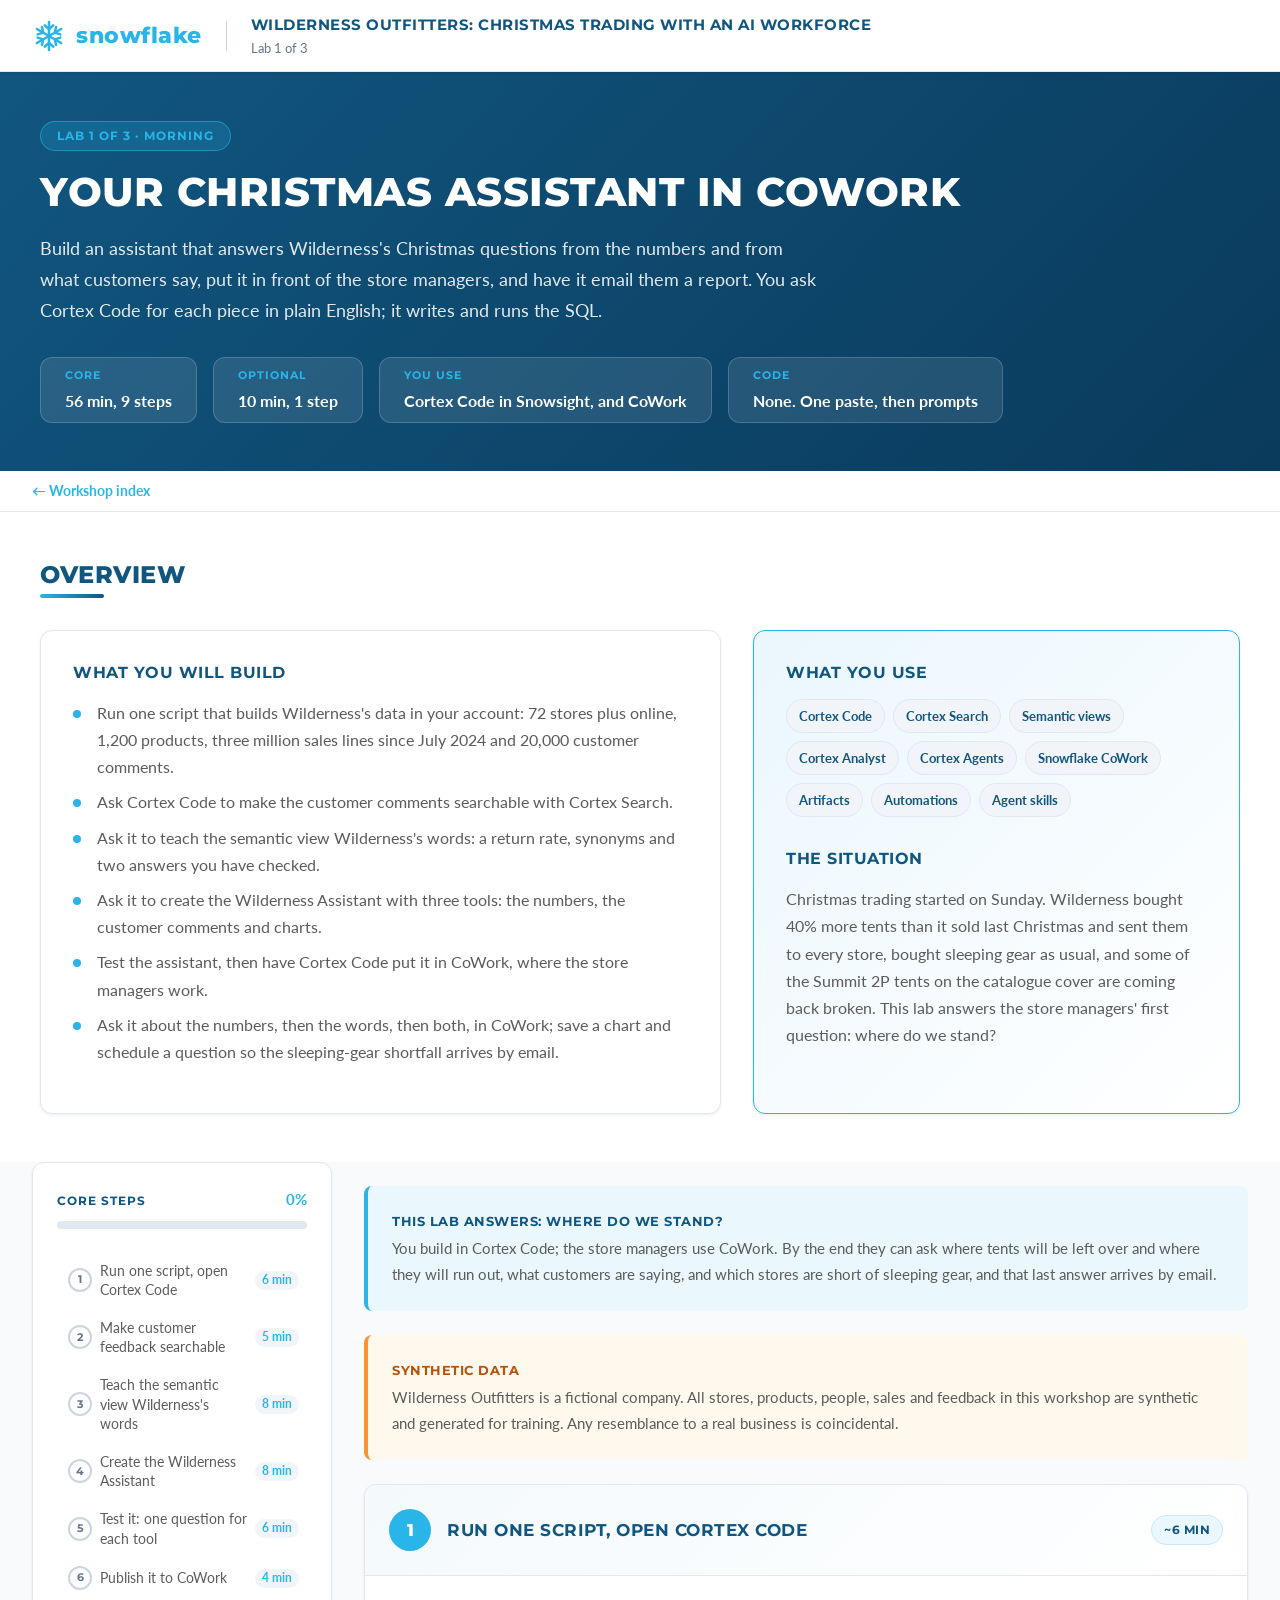
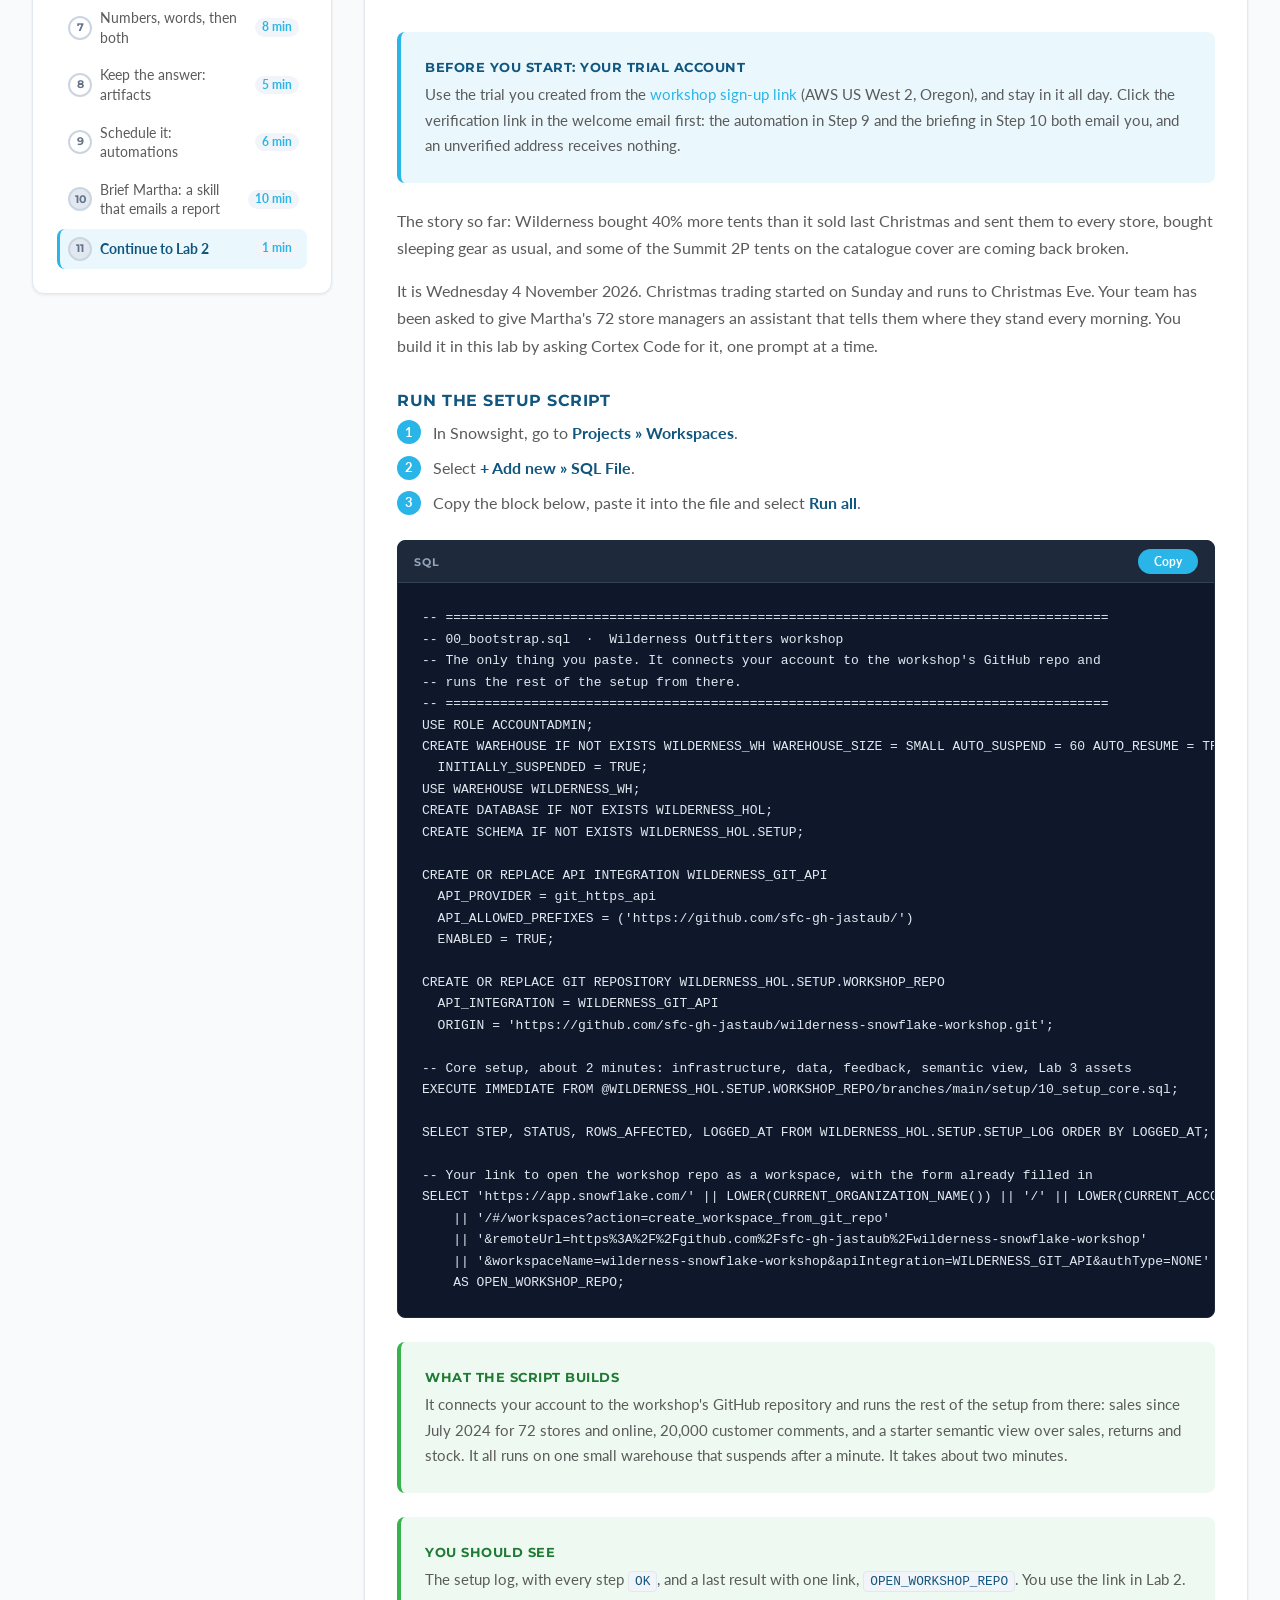
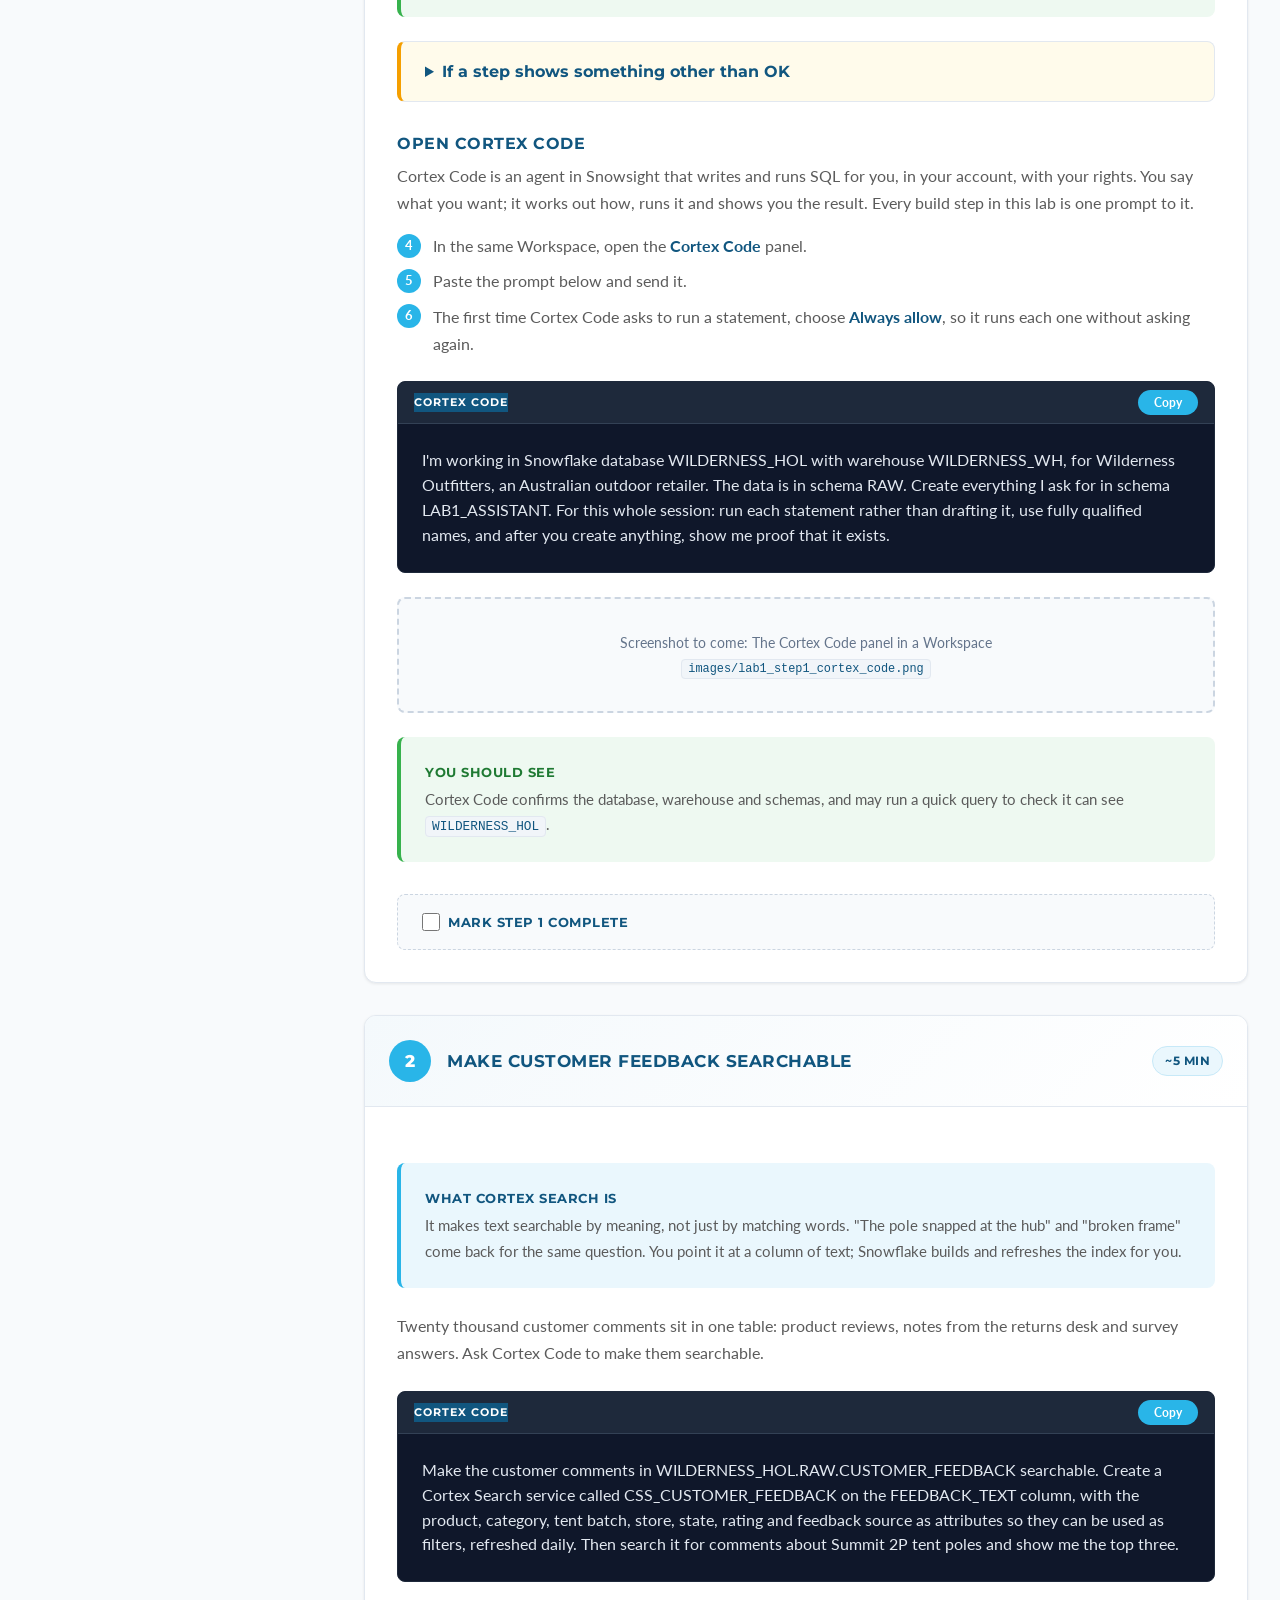
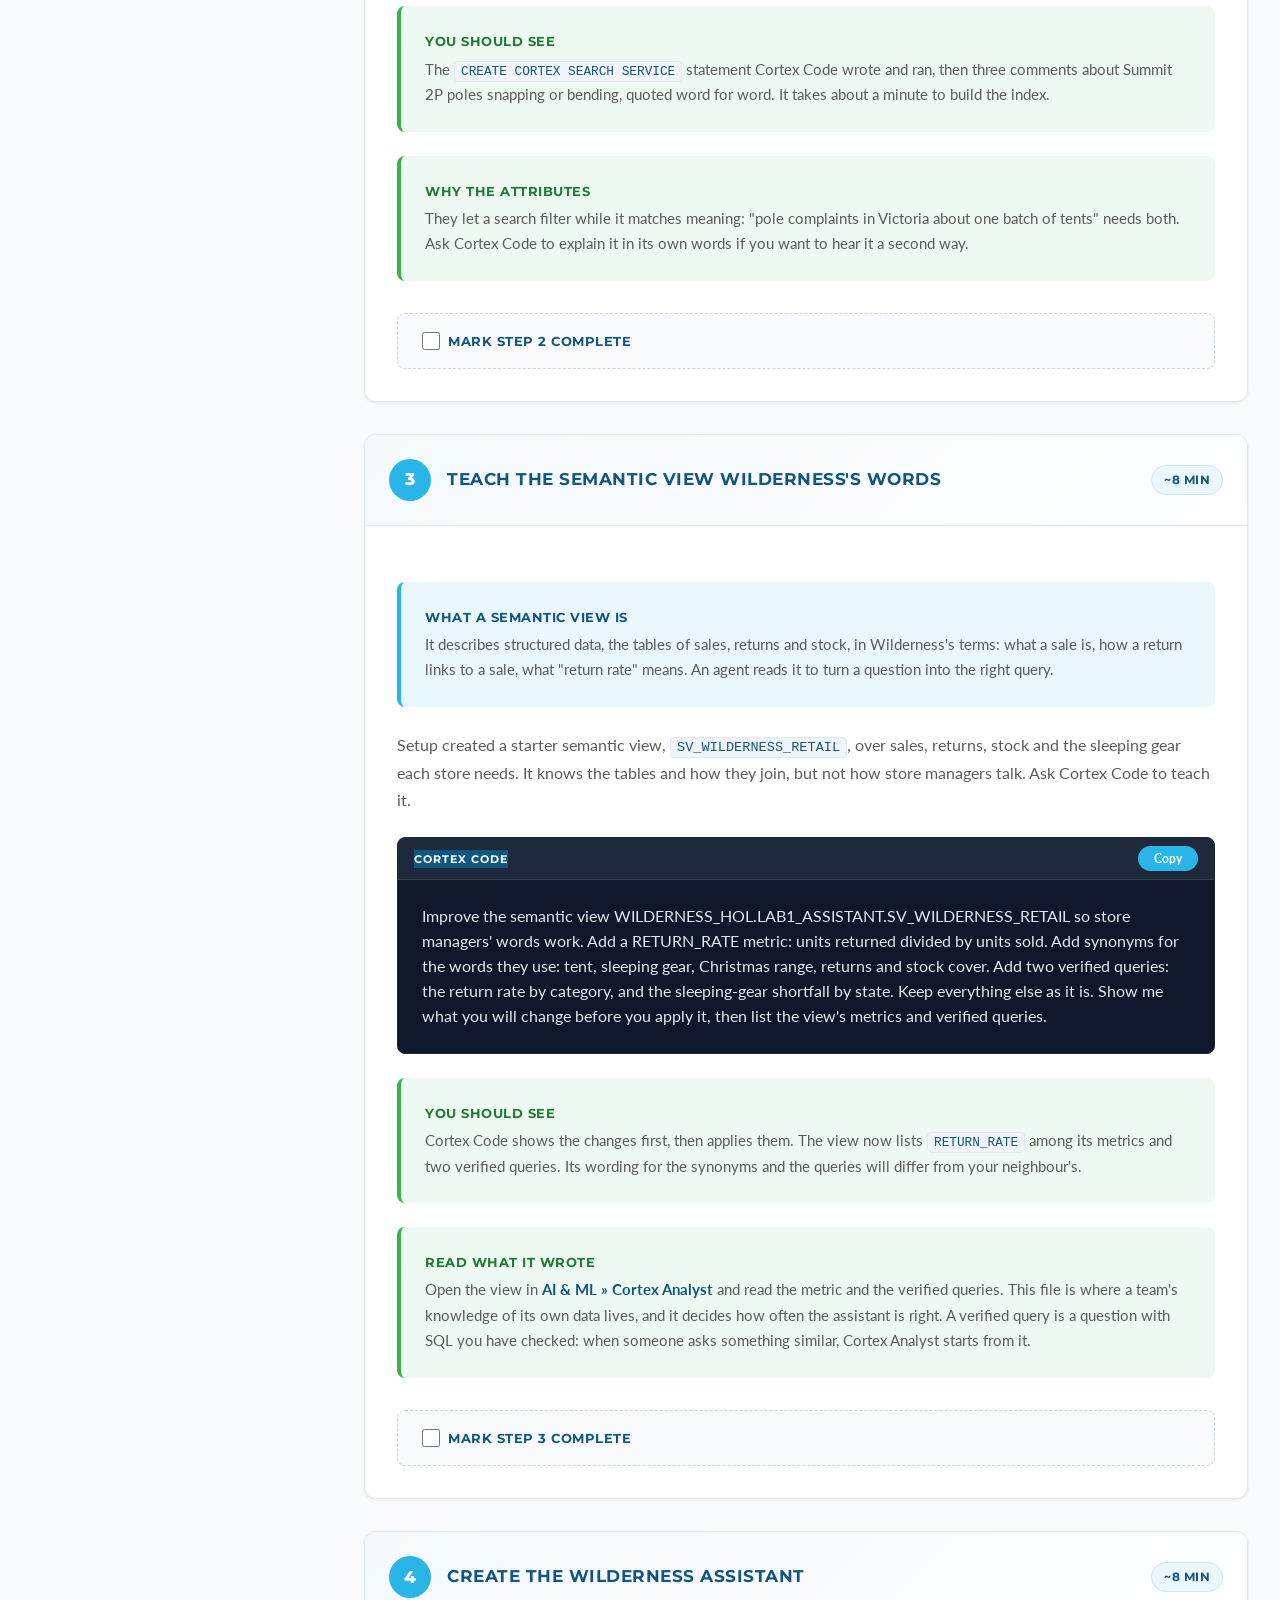
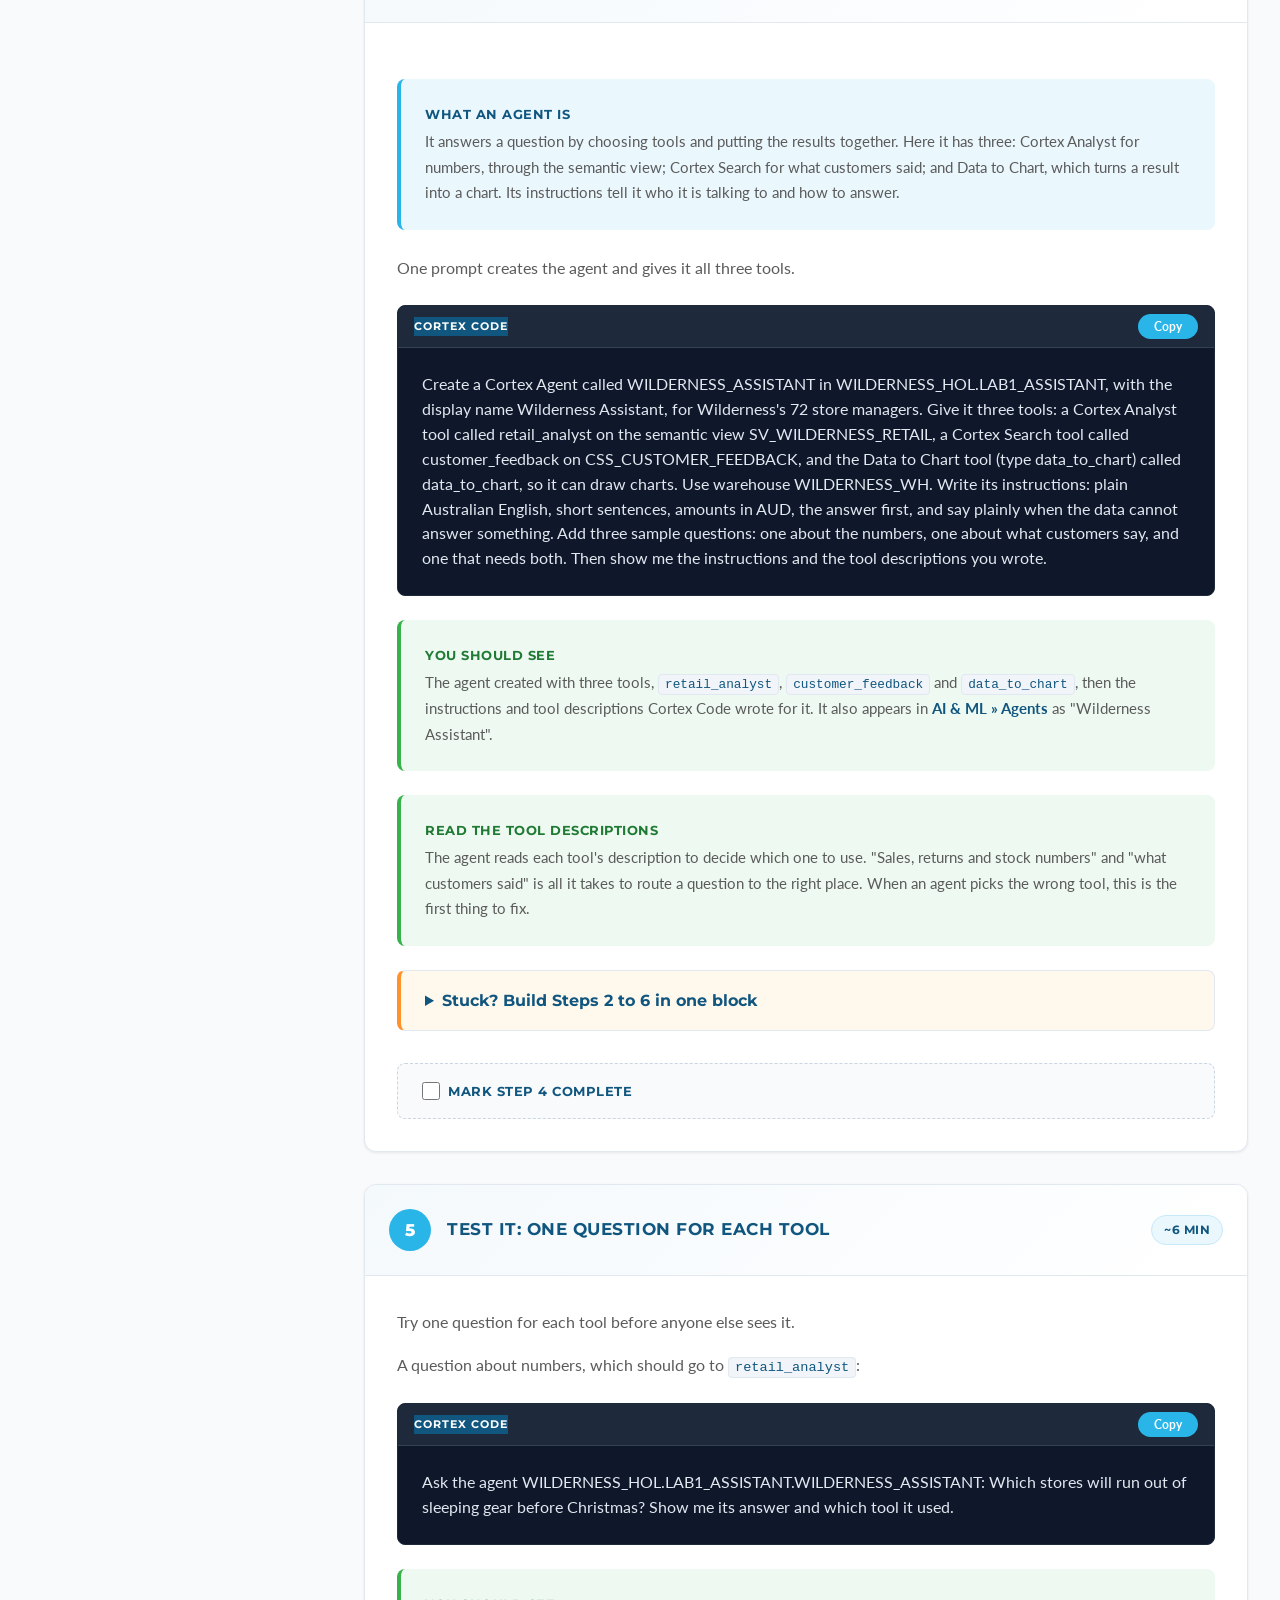
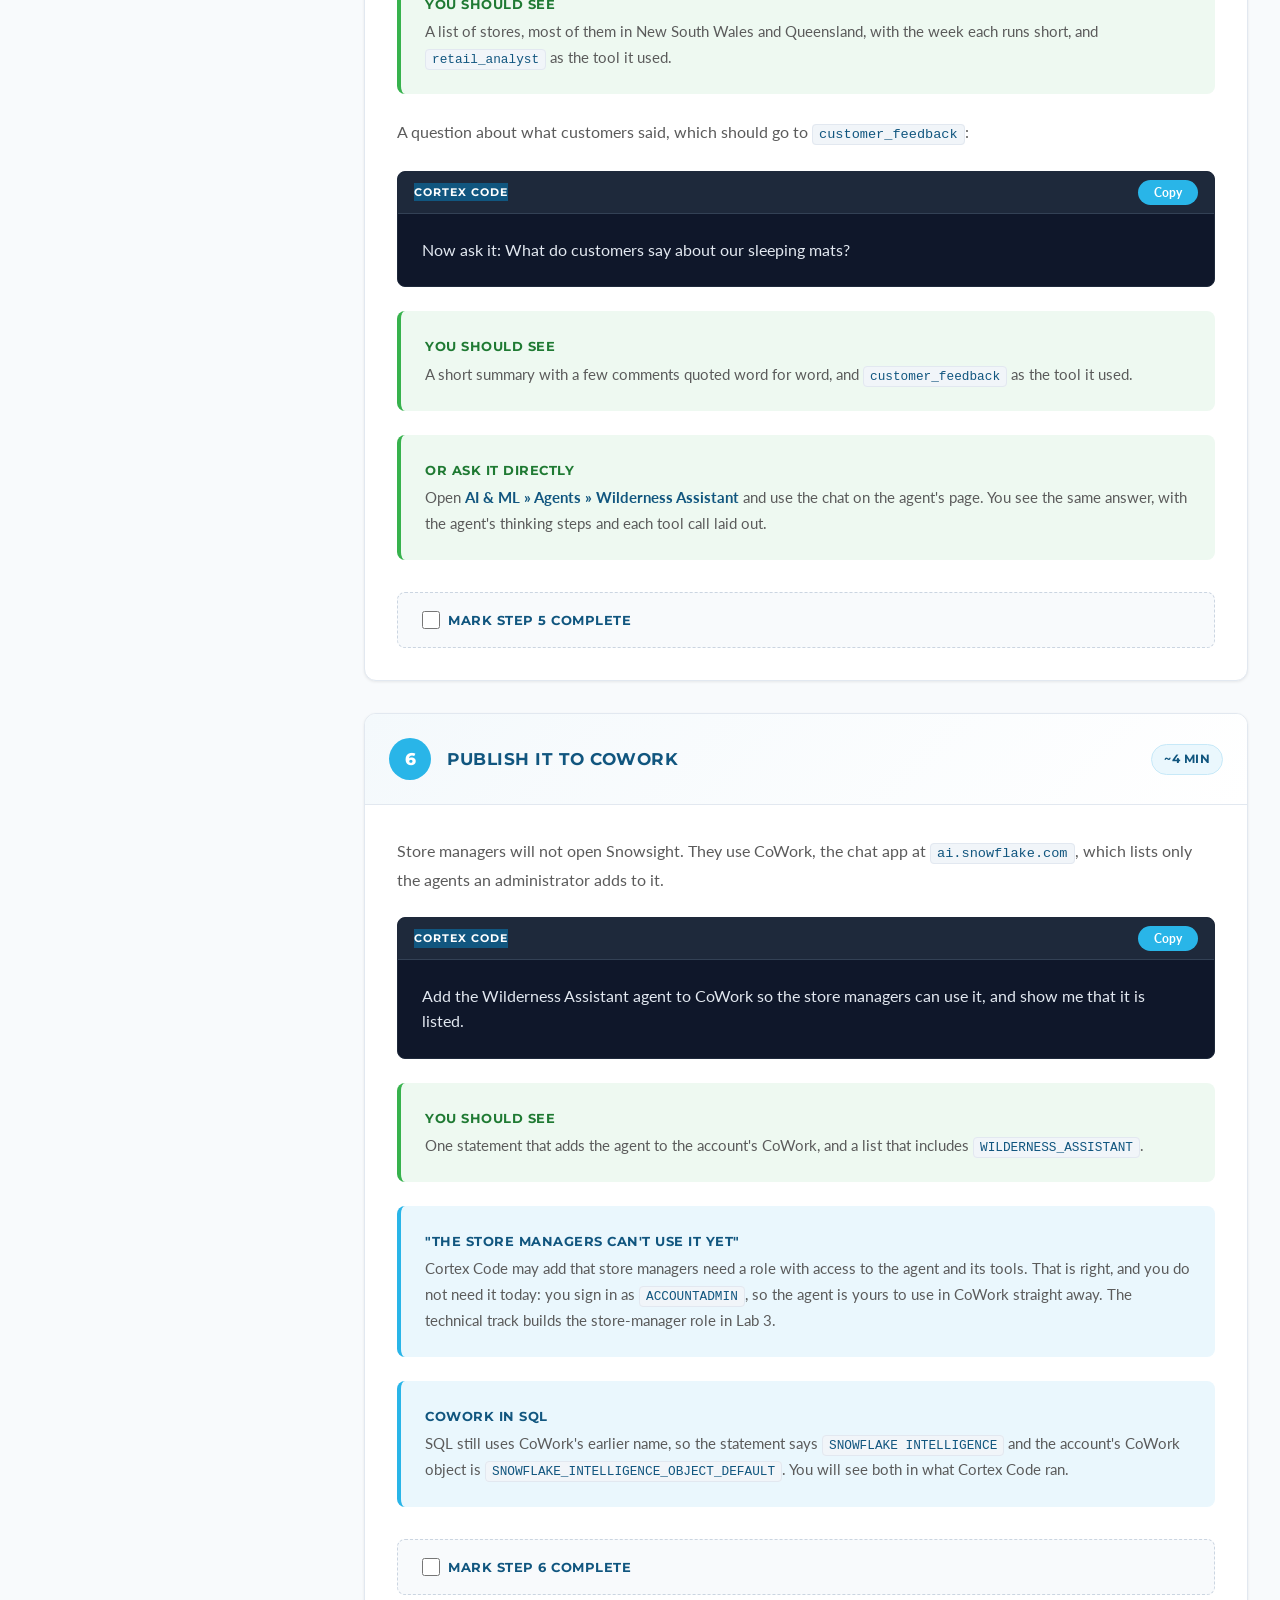
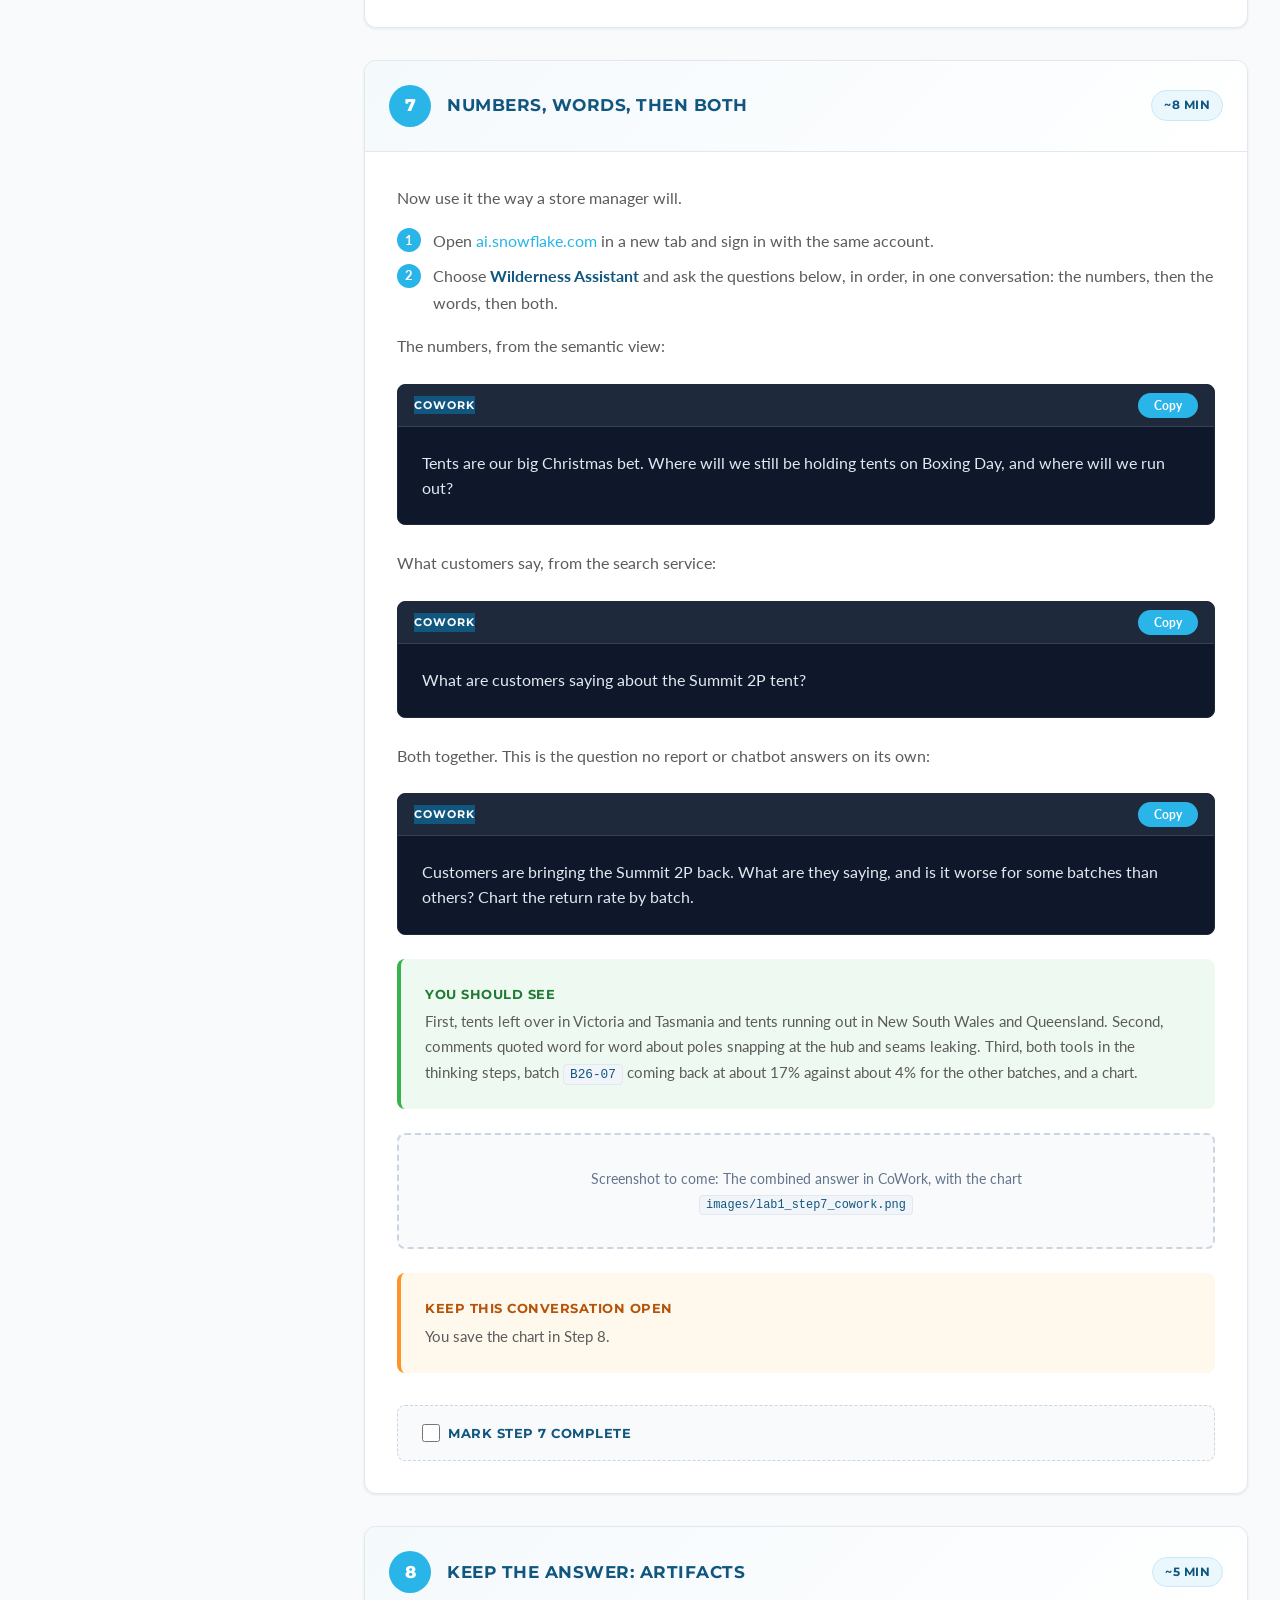
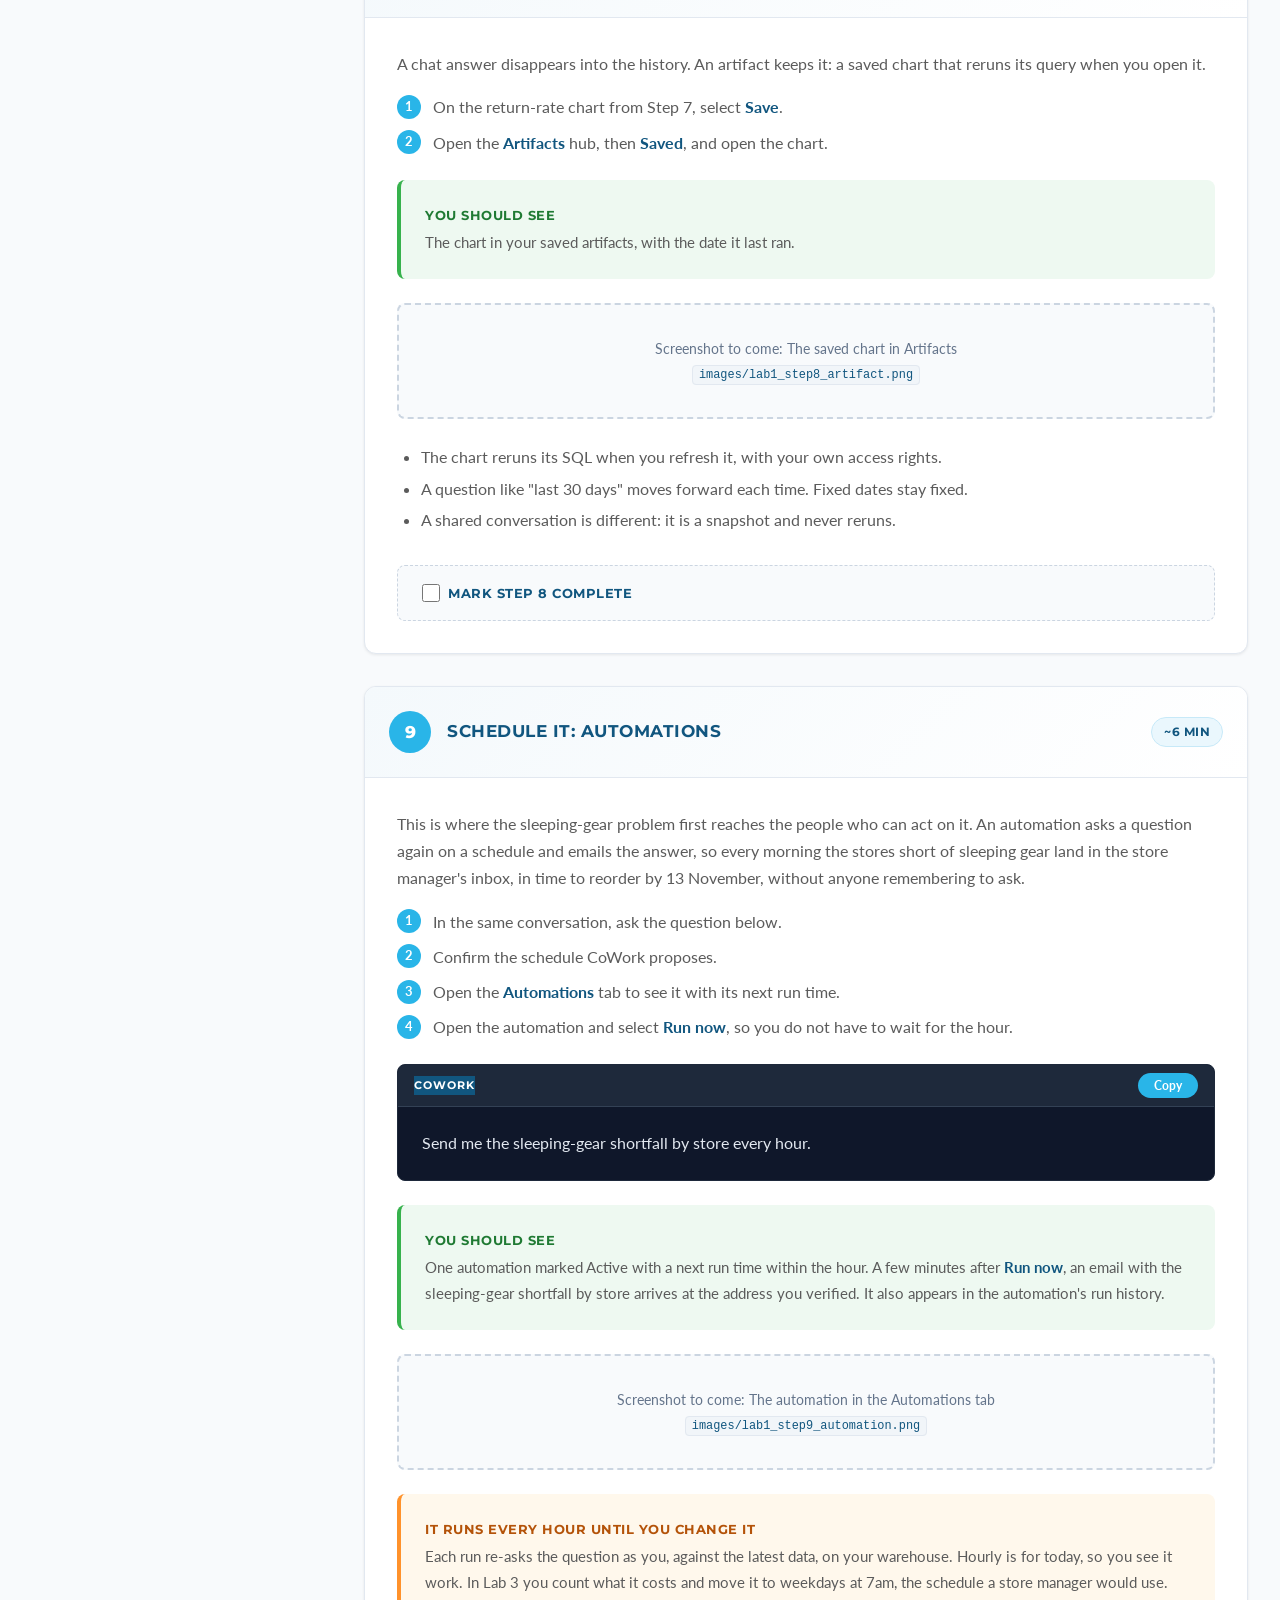
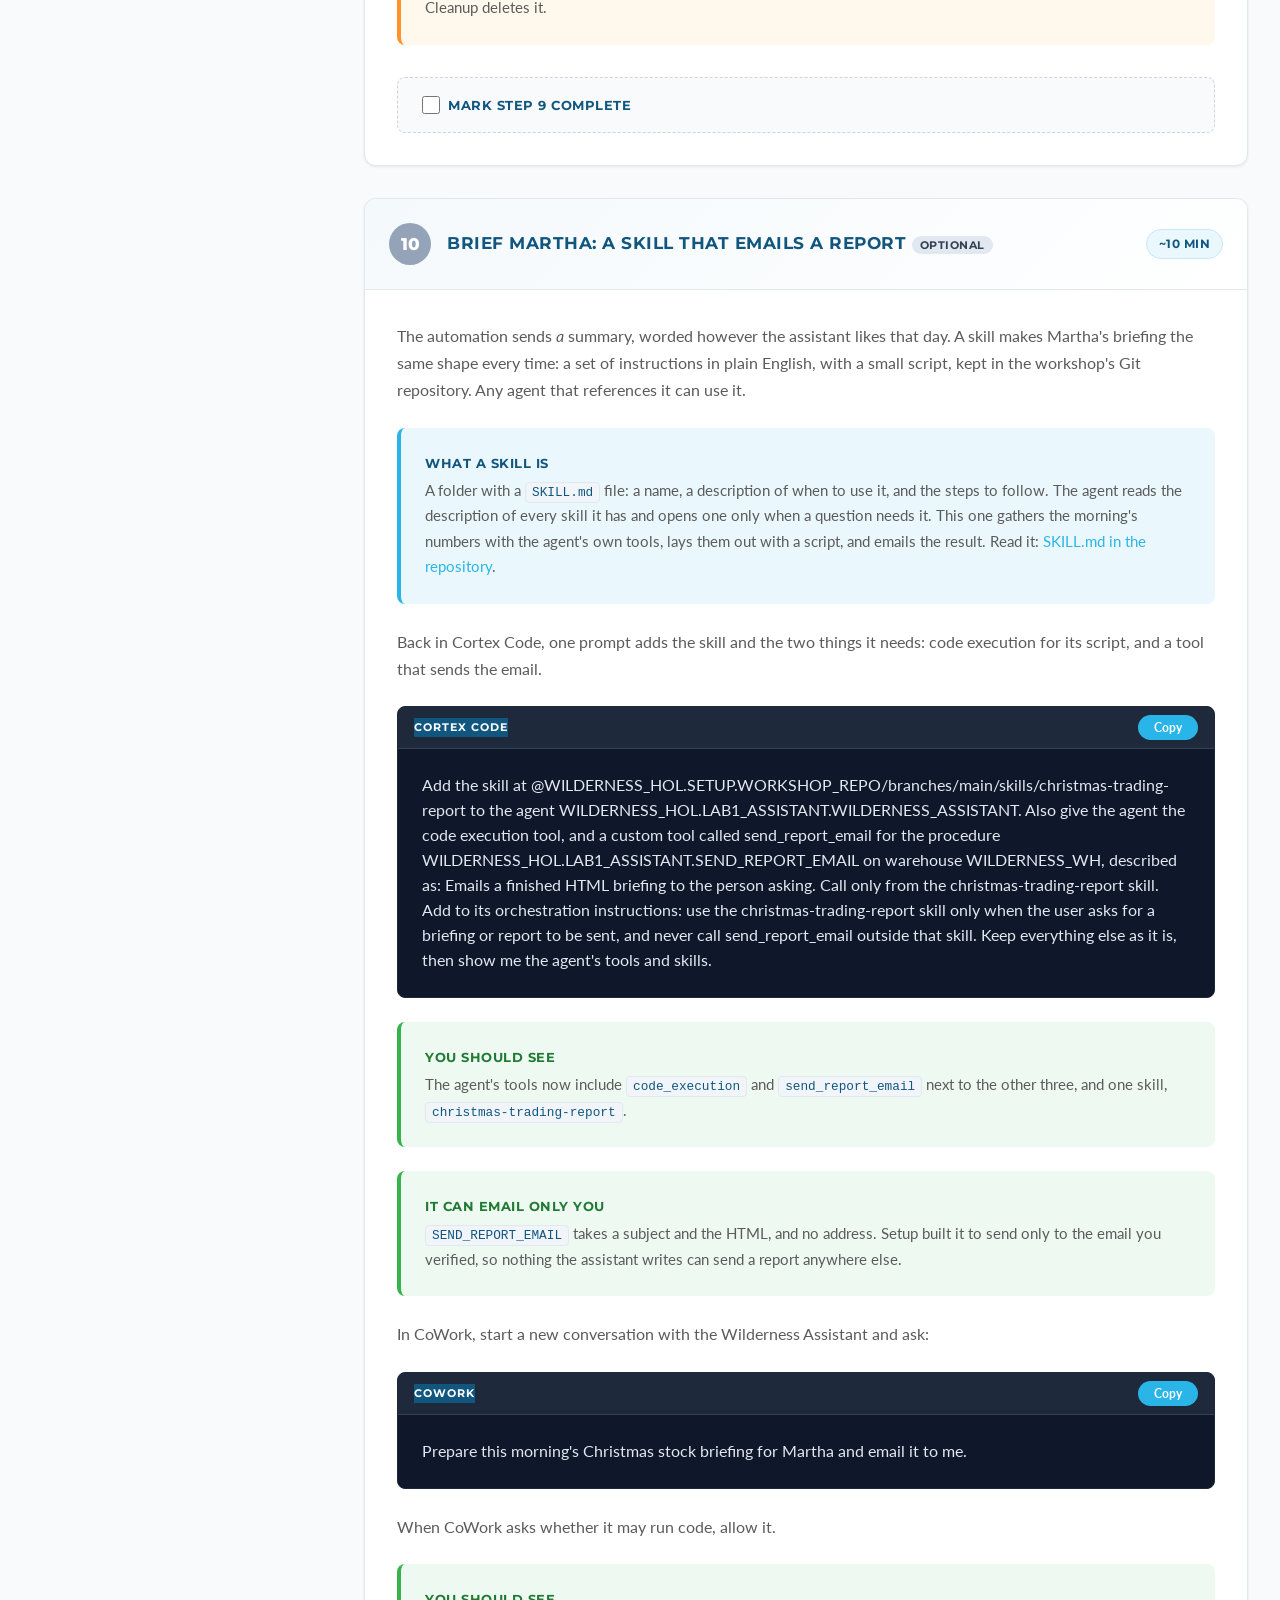
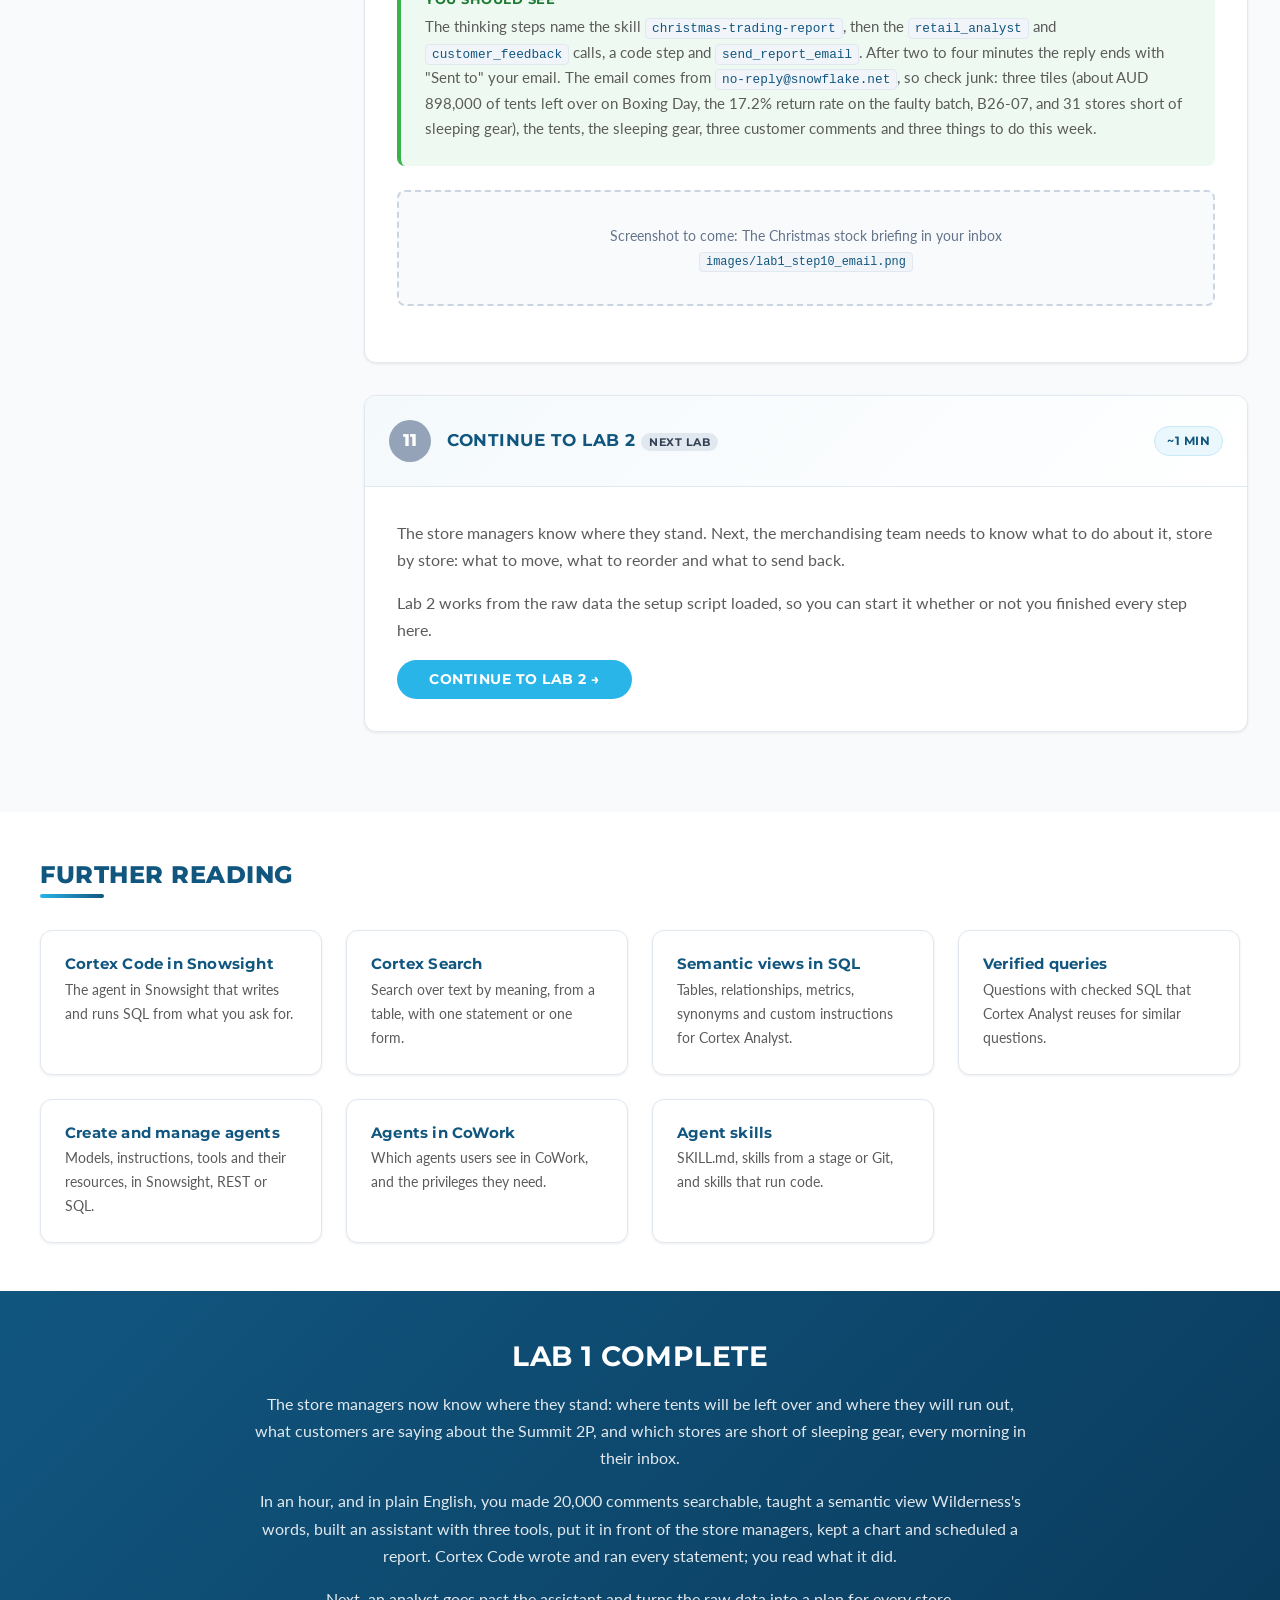
==== lab1_cowork.html @ 0624ece9 "Simplify the story and split the workshop into one schema per lab The story is now three problems wi" ====
<!DOCTYPE html>
<html lang="en">
<head>
<meta charset="utf-8">
<meta name="viewport" content="width=device-width, initial-scale=1">
<meta name="snowflake-source" content="cortex-agent-authored">
<title>Lab 1: Your Christmas assistant in CoWork</title>
<script type="application/json" id="snowflake-report-metadata">{
 "generated": "2026-10-29",
 "intent": "Lab 1: Your Christmas assistant in CoWork",
 "producerNotes": "Built by _build/build.py from _build/src/guides. Figures were measured on the build account; screenshots are captured at the dry run.",
 "sections": [
  {
   "id": "step-1",
   "title": "Run one script, open Cortex Code"
  },
  {
   "id": "step-2",
   "title": "Make customer feedback searchable"
  },
  {
   "id": "step-3",
   "title": "Teach the semantic view Wilderness's words"
  },
  {
   "id": "step-4",
   "title": "Create the Wilderness Assistant"
  },
  {
   "id": "step-5",
   "title": "Test it: one question for each tool"
  },
  {
   "id": "step-6",
   "title": "Publish it to CoWork"
  },
  {
   "id": "step-7",
   "title": "Numbers, words, then both"
  },
  {
   "id": "step-8",
   "title": "Keep the answer: artifacts"
  },
  {
   "id": "step-9",
   "title": "Schedule it: automations"
  },
  {
   "id": "step-10",
   "title": "Brief Martha: a skill that emails a report"
  },
  {
   "id": "step-11",
   "title": "Continue to Lab 2"
  }
 ]
}</script>
<link rel="preconnect" href="https://fonts.googleapis.com">
<link rel="preconnect" href="https://fonts.gstatic.com" crossorigin>
<link href="https://fonts.googleapis.com/css2?family=Montserrat:wght@600;700;800&family=Lato:wght@300;400;700&display=swap" rel="stylesheet">
<style>

/* ============================================================
   Snowflake HOL base stylesheet (S1): extracted from fsi_generic/fsi_workshop_lab1_foundation.html
   ============================================================ */

:root {
    /* Brand */
    --sf-blue: #29B5E8;
    --sf-mid-blue: #11567F;
    --sf-deep-blue: #0a3a5c;
    --sf-text: #5B5B5B;
    --sf-heading: #11567F;
    --sf-orange: #ff922b;
    --sf-green: #37B24D;
    --sf-red: #E03131;
    --sf-yellow: #F59F00;

    /* Neutrals */
    --gray-50: #f8fafc;
    --gray-100: #f1f5f9;
    --gray-200: #e2e8f0;
    --gray-300: #cbd5e1;
    --gray-400: #94a3b8;
    --gray-500: #64748b;
    --gray-700: #334155;
    --gray-800: #1e293b;
    --gray-900: #0f172a;

    /* Type */
    --font-heading: 'Montserrat', -apple-system, BlinkMacSystemFont, 'Segoe UI', sans-serif;
    --font-body: 'Lato', -apple-system, BlinkMacSystemFont, 'Segoe UI', sans-serif;
    --font-mono: 'SFMono-Regular', 'JetBrains Mono', Menlo, Consolas, 'Courier New', monospace;

    /* Spacing */
    --space-xs: 0.25rem;
    --space-sm: 0.5rem;
    --space-md: 1rem;
    --space-lg: 1.5rem;
    --space-xl: 2rem;
    --space-2xl: 3rem;

    /* Radius */
    --radius-sm: 4px;
    --radius-md: 8px;
    --radius-lg: 12px;
    --radius-xl: 16px;
    --radius-full: 9999px;

    /* Shadows */
    --shadow-sm: 0 1px 3px rgba(0,0,0,0.08);
    --shadow-md: 0 4px 14px rgba(0,0,0,0.10);
    --shadow-lg: 0 10px 30px rgba(0,0,0,0.12);

    /* Layout */
    --header-height: 72px;
    --sidebar-width: 300px;
    --content-max-width: 900px;

    --transition-fast: 150ms ease;
    --transition-normal: 280ms ease;
}

/* ---------- Reset ---------- */
*, *::before, *::after { box-sizing: border-box; margin: 0; padding: 0; }

html {
    scroll-behavior: smooth;
    scroll-padding-top: calc(var(--header-height) + var(--space-lg));
}

body {
    font-family: var(--font-body);
    font-size: 16px;
    line-height: 1.7;
    color: var(--sf-text);
    background: var(--gray-50);
    -webkit-font-smoothing: antialiased;
    -moz-osx-font-smoothing: grayscale;
}

img { max-width: 100%; height: auto; display: block; }

h1, h2, h3, h4, h5 {
    font-family: var(--font-heading);
    color: var(--sf-heading);
    text-transform: uppercase;
    letter-spacing: 0.5px;
    line-height: 1.25;
    font-weight: 700;
}

h4, h5 { text-transform: none; letter-spacing: 0.2px; }

p { margin-bottom: var(--space-md); }
p:last-child { margin-bottom: 0; }

a { color: var(--sf-blue); text-decoration: none; transition: color var(--transition-fast); }
a:hover { color: var(--sf-mid-blue); }

ul, ol { margin: 0 0 var(--space-md) var(--space-lg); }
li { margin-bottom: var(--space-xs); }

strong { color: var(--sf-mid-blue); font-weight: 700; }

code:not(pre code) {
    font-family: var(--font-mono);
    font-size: 0.85em;
    background: var(--gray-100);
    color: var(--sf-mid-blue);
    padding: 2px 6px;
    border-radius: var(--radius-sm);
    border: 1px solid var(--gray-200);
}

/* ---------- Header ---------- */
.hol-header {
    position: fixed;
    top: 0; left: 0; right: 0;
    height: var(--header-height);
    background: #ffffff;
    border-bottom: 1px solid var(--gray-200);
    box-shadow: var(--shadow-sm);
    z-index: 200;
}

.header-container {
    max-width: 1500px;
    margin: 0 auto;
    height: 100%;
    display: flex;
    align-items: center;
    gap: var(--space-lg);
    padding: 0 var(--space-xl);
}

.snowflake-logo { height: 48px; width: auto; }

.logo-divider { width: 1px; height: 30px; background: var(--gray-300); flex-shrink: 0; }

.header-title {
    font-family: var(--font-heading);
    font-size: 0.9375rem;
    font-weight: 700;
    text-transform: uppercase;
    letter-spacing: 0.5px;
    color: var(--sf-mid-blue);
}

.header-title span {
    display: block;
    font-family: var(--font-body);
    font-size: 0.8125rem;
    font-weight: 400;
    text-transform: none;
    letter-spacing: 0;
    color: var(--gray-500);
}

/* ---------- Hero ---------- */
.hero-section {
    margin-top: var(--header-height);
    background: linear-gradient(135deg, #11567F 0%, #0a3a5c 100%);
    color: #ffffff;
    padding: var(--space-2xl) var(--space-xl);
}

.hero-container { max-width: 1200px; margin: 0 auto; }

.hero-badge {
    display: inline-block;
    background: rgba(41,181,232,0.20);
    border: 1px solid rgba(41,181,232,0.55);
    color: var(--sf-blue);
    padding: var(--space-xs) var(--space-md);
    border-radius: var(--radius-full);
    font-family: var(--font-heading);
    font-size: 0.75rem;
    font-weight: 700;
    text-transform: uppercase;
    letter-spacing: 1px;
    margin-bottom: var(--space-md);
}

.hero-title {
    font-size: 2.5rem;
    font-weight: 800;
    color: #ffffff;
    margin-bottom: var(--space-md);
}

.hero-subtitle {
    font-size: 1.125rem;
    color: rgba(255,255,255,0.88);
    max-width: 780px;
    margin-bottom: var(--space-xl);
}

.hero-meta { display: flex; flex-wrap: wrap; gap: var(--space-md); }

.meta-item {
    background: rgba(255,255,255,0.10);
    border: 1px solid rgba(255,255,255,0.18);
    border-radius: var(--radius-lg);
    padding: var(--space-sm) var(--space-lg);
    min-width: 150px;
}

.meta-label {
    display: block;
    font-family: var(--font-heading);
    font-size: 0.6875rem;
    font-weight: 700;
    text-transform: uppercase;
    letter-spacing: 1px;
    color: var(--sf-blue);
    margin-bottom: 2px;
}

.meta-value { font-size: 1rem; font-weight: 700; color: #ffffff; }

/* ---------- Breadcrumb ---------- */
.breadcrumb-bar {
    background: #ffffff;
    border-bottom: 1px solid var(--gray-200);
    padding: var(--space-sm) var(--space-xl);
}

.breadcrumb-inner { max-width: 1500px; margin: 0 auto; font-size: 0.875rem; }

.breadcrumb-inner a { font-weight: 700; }

/* ---------- Content sections ---------- */
.content-section { padding: var(--space-2xl) var(--space-xl); }
.content-section.alt-bg { background: #ffffff; }

.section-container { max-width: 1200px; margin: 0 auto; }

.section-title {
    font-size: 1.5rem;
    font-weight: 800;
    margin-bottom: var(--space-xl);
    padding-bottom: var(--space-sm);
    position: relative;
}

.section-title::after {
    content: '';
    position: absolute;
    left: 0; bottom: 0;
    width: 64px; height: 4px;
    background: linear-gradient(90deg, var(--sf-blue), var(--sf-mid-blue));
    border-radius: var(--radius-full);
}

.overview-grid {
    display: grid;
    grid-template-columns: 1.4fr 1fr;
    gap: var(--space-xl);
}

.overview-card {
    background: #ffffff;
    border: 1px solid var(--gray-200);
    border-radius: var(--radius-lg);
    padding: var(--space-xl);
    box-shadow: var(--shadow-sm);
}

.overview-card.highlight {
    background: linear-gradient(135deg, #eaf7fd 0%, #ffffff 100%);
    border-color: var(--sf-blue);
}

.overview-card h3 { font-size: 1rem; margin-bottom: var(--space-md); }

.learning-list { list-style: none; margin-left: 0; }

.learning-list li {
    position: relative;
    padding-left: var(--space-lg);
    margin-bottom: var(--space-sm);
}

.learning-list li::before {
    content: '';
    position: absolute;
    left: 0; top: 11px;
    width: 8px; height: 8px;
    background: var(--sf-blue);
    border-radius: 50%;
}

.tech-tags { display: flex; flex-wrap: wrap; gap: var(--space-sm); }

.tech-tag {
    display: inline-flex;
    align-items: center;
    background: var(--gray-100);
    border: 1px solid var(--gray-200);
    color: var(--sf-mid-blue);
    padding: 5px 12px;
    border-radius: var(--radius-full);
    font-size: 0.8125rem;
    font-weight: 700;
}

/* ---------- Layout: sidebar + steps ---------- */
.lab-layout {
    max-width: 1500px;
    margin: 0 auto;
    display: flex;
    align-items: flex-start;
    gap: var(--space-xl);
    padding: 0 var(--space-xl) var(--space-2xl);
}

/* ---------- Sidebar nav ---------- */
.sidebar-nav {
    position: sticky;
    top: calc(var(--header-height) + var(--space-lg));
    width: var(--sidebar-width);
    flex-shrink: 0;
    background: #ffffff;
    border: 1px solid var(--gray-200);
    border-radius: var(--radius-lg);
    padding: var(--space-lg);
    box-shadow: var(--shadow-sm);
    max-height: calc(100vh - var(--header-height) - var(--space-2xl));
    overflow-y: auto;
}

.progress-header {
    display: flex;
    justify-content: space-between;
    align-items: baseline;
    margin-bottom: var(--space-sm);
}

.progress-label {
    font-family: var(--font-heading);
    font-size: 0.75rem;
    font-weight: 700;
    text-transform: uppercase;
    letter-spacing: 1px;
    color: var(--sf-mid-blue);
}

.progress-percent { font-weight: 700; color: var(--sf-blue); font-size: 0.9375rem; }

.progress-bar {
    height: 8px;
    background: var(--gray-200);
    border-radius: var(--radius-full);
    overflow: hidden;
    margin-bottom: var(--space-lg);
}

.progress-fill {
    height: 100%;
    width: 0%;
    background: linear-gradient(90deg, var(--sf-blue), var(--sf-green));
    border-radius: var(--radius-full);
    transition: width var(--transition-normal);
}

.steps-nav { display: flex; flex-direction: column; gap: 2px; }

.step-nav-item {
    display: flex;
    align-items: center;
    gap: var(--space-sm);
    padding: var(--space-sm) var(--space-sm);
    border-radius: var(--radius-md);
    color: var(--sf-text);
    font-size: 0.875rem;
    line-height: 1.4;
    border-left: 3px solid transparent;
    transition: all var(--transition-fast);
}

.step-nav-item:hover { background: var(--gray-100); color: var(--sf-mid-blue); }

.step-nav-item.active {
    background: #eaf7fd;
    border-left-color: var(--sf-blue);
    color: var(--sf-mid-blue);
    font-weight: 700;
}

.step-nav-item.completed .nav-index {
    background: var(--sf-green);
    border-color: var(--sf-green);
    color: #ffffff;
}

.nav-index {
    flex-shrink: 0;
    width: 24px; height: 24px;
    border-radius: 50%;
    border: 2px solid var(--gray-300);
    display: flex;
    align-items: center;
    justify-content: center;
    font-family: var(--font-heading);
    font-size: 0.6875rem;
    font-weight: 700;
    color: var(--gray-500);
}

.nav-text { flex: 1; }

.nav-time {
    flex-shrink: 0;
    font-size: 0.75rem;
    font-weight: 700;
    color: var(--sf-blue);
    background: var(--gray-100);
    padding: 1px 7px;
    border-radius: var(--radius-full);
    white-space: nowrap;
}

/* ---------- Steps container ---------- */
.steps-container {
    flex: 1;
    min-width: 0;
    max-width: var(--content-max-width);
}

.step-card {
    background: #ffffff;
    border: 1px solid var(--gray-200);
    border-radius: var(--radius-lg);
    margin-bottom: var(--space-xl);
    overflow: hidden;
    box-shadow: var(--shadow-sm);
    transition: box-shadow var(--transition-fast), border-color var(--transition-fast);
}

.step-card:hover { box-shadow: var(--shadow-md); }
.step-card.completed { border-color: var(--sf-green); }
.step-card.completed .step-number { background: var(--sf-green); }

.step-header {
    display: flex;
    align-items: center;
    gap: var(--space-md);
    padding: var(--space-lg);
    background: linear-gradient(135deg, #f4f9fc 0%, #ffffff 100%);
    border-bottom: 1px solid var(--gray-200);
    cursor: pointer;
    user-select: none;
}

.step-number {
    flex-shrink: 0;
    width: 42px; height: 42px;
    border-radius: 50%;
    background: var(--sf-blue);
    color: #ffffff;
    display: flex;
    align-items: center;
    justify-content: center;
    font-family: var(--font-heading);
    font-weight: 800;
    font-size: 1.0625rem;
}

.step-title { flex: 1; font-size: 1.0625rem; font-weight: 700; margin: 0; }

.step-duration {
    flex-shrink: 0;
    font-family: var(--font-heading);
    font-size: 0.75rem;
    font-weight: 700;
    text-transform: uppercase;
    letter-spacing: 0.5px;
    color: var(--sf-mid-blue);
    background: #eaf7fd;
    border: 1px solid #c7e9f8;
    padding: 4px 12px;
    border-radius: var(--radius-full);
    white-space: nowrap;
}

.step-content { padding: var(--space-xl); }
.step-content.collapsed { display: none; }

.step-content h3 {
    font-size: 1rem;
    margin: var(--space-xl) 0 var(--space-sm);
}

.step-content h3:first-child { margin-top: 0; }

.step-content h4 {
    font-size: 0.9375rem;
    color: var(--sf-mid-blue);
    margin: var(--space-lg) 0 var(--space-sm);
}

/* ---------- Code blocks ---------- */
.code-block {
    background: #0f172a;
    border-radius: var(--radius-md);
    margin: var(--space-lg) 0;
    overflow: hidden;
    border: 1px solid #1e293b;
}

.code-header {
    display: flex;
    align-items: center;
    justify-content: space-between;
    gap: var(--space-md);
    padding: var(--space-sm) var(--space-md);
    background: #1e293b;
    border-bottom: 1px solid #334155;
}

.code-lang {
    font-family: var(--font-heading);
    font-size: 0.6875rem;
    font-weight: 700;
    text-transform: uppercase;
    letter-spacing: 1px;
    color: var(--gray-400);
}

.btn-copy {
    background: var(--sf-blue);
    color: #ffffff;
    border: none;
    padding: 5px 16px;
    border-radius: var(--radius-full);
    font-family: var(--font-body);
    font-size: 0.75rem;
    font-weight: 700;
    cursor: pointer;
    white-space: nowrap;
    transition: background var(--transition-fast), transform var(--transition-fast);
}

.btn-copy:hover { background: #1da5d8; transform: translateY(-1px); }
.btn-copy:active { transform: translateY(0); }
.btn-copy.copied { background: var(--sf-green); }

.code-block pre {
    margin: 0;
    padding: var(--space-lg);
    overflow-x: auto;
    max-width: 100%;
}

.code-block pre code {
    font-family: var(--font-mono);
    font-size: 0.8125rem;
    line-height: 1.65;
    color: #e2e8f0;
    white-space: pre;
    display: block;
    background: none;
    border: none;
    padding: 0;
}

/* ---------- Info boxes ---------- */
.info-box {
    display: flex;
    gap: var(--space-md);
    padding: var(--space-lg);
    margin: var(--space-lg) 0;
    border-radius: var(--radius-md);
    border-left: 4px solid var(--sf-blue);
    background: var(--gray-100);
}

.info-box .icon { flex-shrink: 0; font-size: 1.25rem; line-height: 1.4; }
.info-box > div { flex: 1; min-width: 0; }

.info-box strong {
    display: block;
    font-family: var(--font-heading);
    font-size: 0.8125rem;
    font-weight: 700;
    text-transform: uppercase;
    letter-spacing: 0.5px;
    margin-bottom: var(--space-xs);
}

.info-box p { font-size: 0.9375rem; margin-bottom: var(--space-sm); }
.info-box p:last-child { margin-bottom: 0; }
.info-box ul, .info-box ol { font-size: 0.9375rem; margin-bottom: 0; }

.info-box.info    { background: #eaf7fd; border-left-color: var(--sf-blue); }
.info-box.tip     { background: #eef9f1; border-left-color: var(--sf-green); }
.info-box.tip strong { color: #1f7a33; }
.info-box.warning { background: #fff8ec; border-left-color: var(--sf-orange); }
.info-box.warning strong { color: #b45309; }
.info-box.success { background: #eef9f1; border-left-color: var(--sf-green); }
.info-box.success strong { color: #1f7a33; }
.info-box.danger  { background: #fdefef; border-left-color: var(--sf-red); }
.info-box.danger strong { color: #b02525; }

/* ---------- Tables ---------- */
.table-wrapper {
    overflow-x: auto;
    margin: var(--space-lg) 0;
    border: 1px solid var(--gray-200);
    border-radius: var(--radius-md);
}

table, .data-table {
    width: 100%;
    border-collapse: collapse;
    font-size: 0.875rem;
    background: #ffffff;
}

table th, .data-table th {
    background: var(--sf-mid-blue);
    color: #ffffff;
    font-family: var(--font-heading);
    font-size: 0.75rem;
    font-weight: 700;
    text-transform: uppercase;
    letter-spacing: 0.5px;
    text-align: left;
    padding: var(--space-sm) var(--space-md);
    white-space: nowrap;
}

table td, .data-table td {
    padding: var(--space-sm) var(--space-md);
    border-bottom: 1px solid var(--gray-200);
    vertical-align: top;
}

table tbody tr:last-child td { border-bottom: none; }
table tbody tr:nth-child(even) { background: var(--gray-50); }

/* ---------- Completion checkbox ---------- */
.completion-checkbox {
    display: flex;
    align-items: center;
    gap: var(--space-sm);
    margin-top: var(--space-xl);
    padding: var(--space-md) var(--space-lg);
    background: var(--gray-50);
    border: 1px dashed var(--gray-300);
    border-radius: var(--radius-md);
    font-family: var(--font-heading);
    font-size: 0.8125rem;
    font-weight: 700;
    text-transform: uppercase;
    letter-spacing: 0.5px;
    color: var(--sf-mid-blue);
    cursor: pointer;
    transition: all var(--transition-fast);
}

.completion-checkbox:hover { background: #eaf7fd; border-color: var(--sf-blue); }

.completion-checkbox input[type="checkbox"] {
    width: 18px; height: 18px;
    accent-color: var(--sf-green);
    cursor: pointer;
    flex-shrink: 0;
}

/* ---------- Resources ---------- */
.resources-grid {
    display: grid;
    grid-template-columns: repeat(auto-fill, minmax(260px, 1fr));
    gap: var(--space-lg);
}

.resource-card {
    display: block;
    background: #ffffff;
    border: 1px solid var(--gray-200);
    border-radius: var(--radius-lg);
    padding: var(--space-lg);
    box-shadow: var(--shadow-sm);
    transition: all var(--transition-fast);
}

.resource-card:hover {
    border-color: var(--sf-blue);
    box-shadow: var(--shadow-md);
    transform: translateY(-2px);
}

.resource-card h4 {
    font-family: var(--font-heading);
    font-size: 0.9375rem;
    color: var(--sf-mid-blue);
    margin-bottom: var(--space-xs);
}

.resource-card p { font-size: 0.875rem; color: var(--sf-text); margin: 0; }

/* ---------- Completion / next steps ---------- */
.completion-section {
    background: linear-gradient(135deg, #11567F 0%, #0a3a5c 100%);
    color: #ffffff;
    padding: var(--space-2xl) var(--space-xl);
    text-align: center;
}

.completion-container { max-width: 780px; margin: 0 auto; }

.completion-section h2 { color: #ffffff; font-size: 1.75rem; margin-bottom: var(--space-md); }
.completion-section p { color: rgba(255,255,255,0.88); }

.completion-section .cta-row {
    display: flex;
    justify-content: center;
    gap: var(--space-md);
    flex-wrap: wrap;
    margin-top: var(--space-xl);
}

.btn-primary {
    display: inline-block;
    background: var(--sf-blue);
    color: #ffffff;
    padding: var(--space-sm) var(--space-xl);
    border-radius: var(--radius-full);
    font-family: var(--font-heading);
    font-size: 0.875rem;
    font-weight: 700;
    text-transform: uppercase;
    letter-spacing: 0.5px;
    transition: all var(--transition-fast);
}

.btn-primary:hover { background: #1da5d8; color: #ffffff; transform: translateY(-2px); }

.btn-secondary {
    display: inline-block;
    background: transparent;
    border: 2px solid rgba(255,255,255,0.45);
    color: #ffffff;
    padding: calc(var(--space-sm) - 2px) calc(var(--space-xl) - 2px);
    border-radius: var(--radius-full);
    font-family: var(--font-heading);
    font-size: 0.875rem;
    font-weight: 700;
    text-transform: uppercase;
    letter-spacing: 0.5px;
    transition: all var(--transition-fast);
}

.btn-secondary:hover { background: rgba(255,255,255,0.12); color: #ffffff; }

/* ---------- Footer ---------- */
.hol-footer {
    background: #0f172a;
    color: var(--gray-400);
    padding: var(--space-xl);
    text-align: center;
    font-size: 0.8125rem;
}

.hol-footer p { margin-bottom: var(--space-xs); }

/* ---------- Responsive ---------- */
@media (max-width: 1024px) {
    .lab-layout { flex-direction: column; gap: var(--space-lg); }

    .sidebar-nav {
        position: static;
        width: 100%;
        max-height: none;
        overflow: visible;
    }

    .steps-container { max-width: 100%; width: 100%; }

    .overview-grid { grid-template-columns: 1fr; }

    .hero-title { font-size: 1.875rem; }
    .hero-section { padding: var(--space-xl) var(--space-lg); }
    .content-section { padding: var(--space-xl) var(--space-lg); }
    .lab-layout { padding: 0 var(--space-lg) var(--space-xl); }
}

@media (max-width: 640px) {
    .header-container { padding: 0 var(--space-md); gap: var(--space-md); }
    .header-title { font-size: 0.8125rem; }
    .hero-title { font-size: 1.5rem; }
    .hero-meta { flex-direction: column; }
    .meta-item { width: 100%; }
    .step-header { flex-wrap: wrap; }
    .step-title { flex-basis: 100%; order: 3; }
    .step-content { padding: var(--space-lg) var(--space-md); }
    .code-block pre { padding: var(--space-md); }
}

/* ---------- Print ---------- */
@media print {
    .hol-header, .sidebar-nav, .btn-copy, .breadcrumb-bar,
    .completion-section .cta-row { display: none !important; }

    body { background: #ffffff; color: #000000; font-size: 11pt; }

    .hero-section, .completion-section {
        background: #ffffff !important;
        color: #000000 !important;
        border-bottom: 2px solid #11567F;
    }

    .hero-title, .hero-subtitle, .meta-value, .meta-label,
    .completion-section h2, .completion-section p { color: #000000 !important; }

    .lab-layout { display: block; padding: 0; }
    .steps-container { max-width: 100%; }

    .step-card { border: 1px solid #999; box-shadow: none; page-break-inside: avoid; }
    .step-content, .step-content.collapsed { display: block !important; padding: 12pt 0; }
    .step-header { background: #ffffff !important; }

    .code-block { background: #f4f4f4 !important; border: 1px solid #999; page-break-inside: avoid; }
    .code-block pre code { color: #000000 !important; font-size: 9pt; white-space: pre-wrap; }
    .code-header { background: #e4e4e4 !important; }
    .code-lang { color: #333 !important; }

    .info-box { border: 1px solid #999; background: #f8f8f8 !important; page-break-inside: avoid; }
    table th { background: #e4e4e4 !important; color: #000000 !important; }

    a { color: #000000; text-decoration: underline; }
    .hol-footer { background: #ffffff; color: #000000; border-top: 1px solid #999; }
}

/* Wilderness workshop additions on top of the S1 base stylesheet (_build/base.css). */
:root { color-scheme: light; }

/* Logo: inline SVG mark plus wordmark (no remote images) */
.snowflake-logo { display: flex; align-items: center; gap: 10px; height: 48px; }
.snowflake-logo svg { width: 34px; height: 34px; }
.snowflake-logo .wordmark {
    font-family: var(--font-heading); font-weight: 800; font-size: 1.35rem;
    color: var(--sf-blue); letter-spacing: 0.5px;
}

/* Callouts without icons: the label sits in the strong line */
.info-box { display: block; }
.info-box > strong:first-child, .info-box > div > strong:first-child { display: block; }

/* Copy chips: every value a participant types */
code.chip {
    cursor: pointer; white-space: nowrap;
    background: #eaf7fd; border: 1px solid #b9e3f6; color: var(--sf-mid-blue);
}
code.chip:hover { background: #d6f0fb; border-color: var(--sf-blue); }
code.chip.copied { background: #eef9f1; border-color: var(--sf-green); color: #1f7a33; }
code.chip.copied::after { content: " copied"; font-family: var(--font-body); font-size: 0.75em; }

/* Form tables in Lab 1 */
.form-table td:first-child { font-weight: 700; color: var(--sf-mid-blue); white-space: nowrap; }

/* Numbered UI steps */
ol.ui-steps { counter-reset: ui; list-style: none; margin-left: 0; }
ol.ui-steps > li { counter-increment: ui; position: relative; padding-left: 2.25rem; margin-bottom: var(--space-sm); }
ol.ui-steps > li::before {
    content: counter(ui); position: absolute; left: 0; top: 0.1rem;
    width: 1.5rem; height: 1.5rem; border-radius: 50%;
    background: var(--sf-blue); color: #fff; font-weight: 700; font-size: 0.8rem;
    display: flex; align-items: center; justify-content: center;
}
.path { font-weight: 700; color: var(--sf-mid-blue); }

/* Cortex Code prompt blocks wrap long lines */
.code-block.prompt pre code {
    white-space: pre-wrap; word-break: break-word;
    font-family: var(--font-body); font-size: 0.975rem; line-height: 1.6;
}
.code-block.prompt .code-lang { background: var(--sf-mid-blue); color: #fff; }

/* Collapsed callouts: Running late? / Stuck? / SQL fallback */
details.callout {
    border: 1px solid var(--gray-200); border-left: 4px solid var(--sf-yellow);
    border-radius: var(--radius-md); background: #fffbeb; margin: var(--space-lg) 0;
}
details.callout.stuck { border-left-color: var(--sf-orange); background: #fff8ec; }
details.callout.fallback { border-left-color: var(--sf-blue); background: #eaf7fd; }
details.callout summary {
    cursor: pointer; padding: var(--space-md) var(--space-lg);
    font-family: var(--font-heading); font-weight: 700; color: var(--sf-mid-blue);
}
details.callout > div { padding: 0 var(--space-lg) var(--space-lg); }

/* Screenshot slots, filled at the dry run */
figure.shot-slot {
    margin: var(--space-lg) 0; padding: var(--space-xl);
    border: 2px dashed var(--gray-300); border-radius: var(--radius-md);
    background: var(--gray-50); text-align: center; color: var(--gray-500); font-size: 0.875rem;
}
figure.shot-slot img { margin: 0 auto; border-radius: var(--radius-sm); }

/* Quote from the brief */
blockquote.brief {
    margin: var(--space-lg) 0; padding: var(--space-lg) var(--space-xl);
    border-left: 4px solid var(--sf-blue); background: #ffffff; border-radius: var(--radius-md);
    box-shadow: var(--shadow-sm); font-style: italic;
}
blockquote.brief cite { display: block; margin-top: var(--space-sm); font-style: normal; font-weight: 700; color: var(--sf-mid-blue); }

/* Optional steps */
.step-card.optional .step-number { background: var(--gray-400); }
.step-nav-item.optional .nav-index { background: var(--gray-200); color: var(--gray-500); }
.badge-optional {
    font-size: 0.7rem; font-weight: 700; text-transform: uppercase; letter-spacing: 0.5px;
    background: var(--gray-200); color: var(--gray-700); border-radius: var(--radius-full); padding: 2px 8px;
}

/* Index page: lab cards and agenda */
.lab-grid { display: grid; grid-template-columns: repeat(auto-fit, minmax(260px, 1fr)); gap: var(--space-lg); }
.lab-card {
    display: flex; flex-direction: column; gap: var(--space-sm);
    background: #fff; border: 1px solid var(--gray-200); border-radius: var(--radius-lg);
    padding: var(--space-xl); box-shadow: var(--shadow-sm); color: var(--sf-text);
}
a.lab-card:hover { box-shadow: var(--shadow-md); border-color: var(--sf-blue); color: var(--sf-text); }
.lab-card .lab-when { font-size: 0.8rem; font-weight: 700; text-transform: uppercase; color: var(--sf-blue); letter-spacing: 0.5px; }
.lab-card h3 { font-size: 1.05rem; margin: 0; }
.lab-card .lab-go { margin-top: auto; font-weight: 700; color: var(--sf-blue); }
.lab-card.pending { opacity: 0.75; }
.cast { display: grid; grid-template-columns: repeat(auto-fit, minmax(220px, 1fr)); gap: var(--space-md); }
.cast div { background: #fff; border: 1px solid var(--gray-200); border-radius: var(--radius-md); padding: var(--space-md); }
.figure-row { display: grid; grid-template-columns: repeat(auto-fit, minmax(180px, 1fr)); gap: var(--space-md); margin: var(--space-lg) 0; }
.figure-row div { background: #fff; border-radius: var(--radius-md); border-top: 4px solid var(--sf-blue); padding: var(--space-md); box-shadow: var(--shadow-sm); }
.figure-row b { display: block; font-family: var(--font-heading); font-size: 1.5rem; color: var(--sf-mid-blue); }
/* Bold words inside a box paragraph stay inline; only the box's own first <strong> is its heading. */
.info-box p strong, .info-box li strong { display: inline; font-family: inherit; font-size: inherit; font-weight: 700; text-transform: none; letter-spacing: normal; margin: 0; color: inherit; }

</style>
</head>
<body>

<header class="hol-header">
    <div class="header-container">
        <span class="snowflake-logo" role="img" aria-label="Snowflake"><svg viewBox="0 0 40 40" aria-hidden="true"><g stroke="#29B5E8" stroke-width="3" stroke-linecap="round" stroke-linejoin="round" fill="none"><line x1="20.0" y1="20.0" x2="20.0" y2="3.5"/><polyline points="15.0,7.5 20.0,12.0 25.0,7.5"/><line x1="20.0" y1="20.0" x2="34.29" y2="11.75"/><polyline points="28.33,9.42 26.93,16.0 33.33,18.08"/><line x1="20.0" y1="20.0" x2="34.29" y2="28.25"/><polyline points="33.33,21.92 26.93,24.0 28.33,30.58"/><line x1="20.0" y1="20.0" x2="20.0" y2="36.5"/><polyline points="25.0,32.5 20.0,28.0 15.0,32.5"/><line x1="20.0" y1="20.0" x2="5.71" y2="28.25"/><polyline points="11.67,30.58 13.07,24.0 6.67,21.92"/><line x1="20.0" y1="20.0" x2="5.71" y2="11.75"/><polyline points="6.67,18.08 13.07,16.0 11.67,9.42"/></g></svg><span class="wordmark">snowflake</span></span>
        <span class="logo-divider"></span>
        <div class="header-title">
            Wilderness Outfitters: Christmas Trading with an AI Workforce
            <span>Lab 1 of 3</span>
        </div>
    </div>
</header>

<section class="hero-section">
    <div class="hero-container">
        <span class="hero-badge">Lab 1 of 3 · Morning</span>
        <h1 class="hero-title">Your Christmas assistant in CoWork</h1>
        <p class="hero-subtitle">Build an assistant that answers Wilderness's Christmas questions from the numbers and from what customers say, put it in front of the store managers, and have it email them a report. You ask Cortex Code for each piece in plain English; it writes and runs the SQL.</p>
        <div class="hero-meta">
            <div class="meta-item"><span class="meta-label">Core</span><span class="meta-value">56 min, 9 steps</span></div>
            <div class="meta-item"><span class="meta-label">Optional</span><span class="meta-value">10 min, 1 step</span></div>
            <div class="meta-item"><span class="meta-label">You use</span><span class="meta-value">Cortex Code in Snowsight, and CoWork</span></div>
            <div class="meta-item"><span class="meta-label">Code</span><span class="meta-value">None. One paste, then prompts</span></div>
        </div>
    </div>
</section>

<div class="breadcrumb-bar"><div class="breadcrumb-inner"><a href="index.html">&larr; Workshop index</a></div></div>

<section id="overview" class="content-section alt-bg">
    <div class="section-container">
        <h2 class="section-title">Overview</h2>
        <div class="overview-grid">
            <div class="overview-card">
                <h3>What you will build</h3>
                <ul class="learning-list">
                    <li>Run one script that builds Wilderness's data in your account: 72 stores plus online, 1,200 products, three million sales lines since July 2024 and 20,000 customer comments.</li>
                    <li>Ask Cortex Code to make the customer comments searchable with Cortex Search.</li>
                    <li>Ask it to teach the semantic view Wilderness's words: a return rate, synonyms and two answers you have checked.</li>
                    <li>Ask it to create the Wilderness Assistant with three tools: the numbers, the customer comments and charts.</li>
                    <li>Test the assistant, then have Cortex Code put it in CoWork, where the store managers work.</li>
                    <li>Ask it about the numbers, then the words, then both, in CoWork; save a chart and schedule a question so the sleeping-gear shortfall arrives by email.</li>
                </ul>
            </div>
            <div class="overview-card highlight">
                <h3>What you use</h3>
                <div class="tech-tags">
                    <span class="tech-tag">Cortex Code</span>
                    <span class="tech-tag">Cortex Search</span>
                    <span class="tech-tag">Semantic views</span>
                    <span class="tech-tag">Cortex Analyst</span>
                    <span class="tech-tag">Cortex Agents</span>
                    <span class="tech-tag">Snowflake CoWork</span>
                    <span class="tech-tag">Artifacts</span>
                    <span class="tech-tag">Automations</span>
                    <span class="tech-tag">Agent skills</span>
                </div>
                <h3 style="margin-top:var(--space-xl);">The situation</h3>
                <p>Christmas trading started on Sunday. Wilderness bought 40% more tents than it sold last Christmas and sent them to every store, bought sleeping gear as usual, and some of the Summit 2P tents on the catalogue cover are coming back broken. This lab answers the store managers' first question: where do we stand?</p>
            </div>
        </div>
    </div>
</section>

<div class="lab-layout">
    <nav class="sidebar-nav" aria-label="Lab steps">
        <div class="progress-header">
            <span class="progress-label">Core steps</span>
            <span class="progress-percent" id="progressPercent">0%</span>
        </div>
        <div class="progress-bar"><div class="progress-fill" id="progressFill"></div></div>
        <div class="steps-nav" id="stepsNav">
            <a class="step-nav-item" href="#step-1" data-step="1"><span class="nav-index">1</span><span class="nav-text">Run one script, open Cortex Code</span><span class="nav-time">6 min</span></a>
            <a class="step-nav-item" href="#step-2" data-step="2"><span class="nav-index">2</span><span class="nav-text">Make customer feedback searchable</span><span class="nav-time">5 min</span></a>
            <a class="step-nav-item" href="#step-3" data-step="3"><span class="nav-index">3</span><span class="nav-text">Teach the semantic view Wilderness's words</span><span class="nav-time">8 min</span></a>
            <a class="step-nav-item" href="#step-4" data-step="4"><span class="nav-index">4</span><span class="nav-text">Create the Wilderness Assistant</span><span class="nav-time">8 min</span></a>
            <a class="step-nav-item" href="#step-5" data-step="5"><span class="nav-index">5</span><span class="nav-text">Test it: one question for each tool</span><span class="nav-time">6 min</span></a>
            <a class="step-nav-item" href="#step-6" data-step="6"><span class="nav-index">6</span><span class="nav-text">Publish it to CoWork</span><span class="nav-time">4 min</span></a>
            <a class="step-nav-item" href="#step-7" data-step="7"><span class="nav-index">7</span><span class="nav-text">Numbers, words, then both</span><span class="nav-time">8 min</span></a>
            <a class="step-nav-item" href="#step-8" data-step="8"><span class="nav-index">8</span><span class="nav-text">Keep the answer: artifacts</span><span class="nav-time">5 min</span></a>
            <a class="step-nav-item" href="#step-9" data-step="9"><span class="nav-index">9</span><span class="nav-text">Schedule it: automations</span><span class="nav-time">6 min</span></a>
            <a class="step-nav-item optional" href="#step-10" data-step="10"><span class="nav-index">10</span><span class="nav-text">Brief Martha: a skill that emails a report</span><span class="nav-time">10 min</span></a>
            <a class="step-nav-item optional" href="#step-11" data-step="11"><span class="nav-index">11</span><span class="nav-text">Continue to Lab 2</span><span class="nav-time">1 min</span></a>
        </div>
    </nav>

    <main class="steps-container" id="steps">
<div class="info-box info">
    <strong>This lab answers: Where do we stand?</strong>
    <p>You build in Cortex Code; the store managers use CoWork. By the end they can ask where tents will be left over and where they will run out, what customers are saying, and which stores are short of sleeping gear, and that last answer arrives by email.</p>
</div>

<div class="info-box warning">
    <strong>Synthetic data</strong>
    <p>Wilderness Outfitters is a fictional company. All stores, products, people, sales and feedback in this workshop are synthetic and generated for training. Any resemblance to a real business is coincidental.</p>
</div>

<div class="step-card" id="step-1">
    <div class="step-header">
        <span class="step-number">1</span>
        <h2 class="step-title">Run one script, open Cortex Code</h2>
        <span class="step-duration">~6 min</span>
    </div>
    <div class="step-content">
<div class="info-box info">
    <strong>Before you start: your trial account</strong>
    <p>Use the trial you created from the <a href="https://signup.snowflake.com/?t=5f3964a43f46b12028c5e3899fc57a980da3f3fca62294f62ef8ce5afba9b71c&amp;cloud=aws&amp;region=us-east-2" target="_blank" rel="noopener">workshop sign-up link</a> (AWS US West 2, Oregon), and stay in it all day. Click the verification link in the welcome email first: the automation in Step 9 and the briefing in Step 10 both email you, and an unverified address receives nothing.</p>
</div>

<p>The story so far: Wilderness bought 40% more tents than it sold last Christmas and sent them to every store, bought sleeping gear as usual, and some of the Summit 2P tents on the catalogue cover are coming back broken.</p>

<p>It is Wednesday 4 November 2026. Christmas trading started on Sunday and runs to Christmas Eve. Your team has been asked to give Martha's 72 store managers an assistant that tells them where they stand every morning. You build it in this lab by asking Cortex Code for it, one prompt at a time.</p>

<h3>Run the setup script</h3>

<ol class="ui-steps">
    <li>In Snowsight, go to <span class="path">Projects » Workspaces</span>.</li>
    <li>Select <span class="path">+ Add new » SQL File</span>.</li>
    <li>Copy the block below, paste it into the file and select <span class="path">Run all</span>.</li>
</ol>

<div class="code-block">
    <div class="code-header"><span class="code-lang">sql</span><button class="btn-copy" type="button">Copy</button></div>
    <pre><code>-- =====================================================================================
-- 00_bootstrap.sql  ·  Wilderness Outfitters workshop
-- The only thing you paste. It connects your account to the workshop's GitHub repo and
-- runs the rest of the setup from there.
-- =====================================================================================
USE ROLE ACCOUNTADMIN;
CREATE WAREHOUSE IF NOT EXISTS WILDERNESS_WH WAREHOUSE_SIZE = SMALL AUTO_SUSPEND = 60 AUTO_RESUME = TRUE
  INITIALLY_SUSPENDED = TRUE;
USE WAREHOUSE WILDERNESS_WH;
CREATE DATABASE IF NOT EXISTS WILDERNESS_HOL;
CREATE SCHEMA IF NOT EXISTS WILDERNESS_HOL.SETUP;

CREATE OR REPLACE API INTEGRATION WILDERNESS_GIT_API
  API_PROVIDER = git_https_api
  API_ALLOWED_PREFIXES = ('https://github.com/sfc-gh-jastaub/')
  ENABLED = TRUE;

CREATE OR REPLACE GIT REPOSITORY WILDERNESS_HOL.SETUP.WORKSHOP_REPO
  API_INTEGRATION = WILDERNESS_GIT_API
  ORIGIN = 'https://github.com/sfc-gh-jastaub/wilderness-snowflake-workshop.git';

-- Core setup, about 2 minutes: infrastructure, data, feedback, semantic view, Lab 3 assets
EXECUTE IMMEDIATE FROM @WILDERNESS_HOL.SETUP.WORKSHOP_REPO/branches/main/setup/10_setup_core.sql;

SELECT STEP, STATUS, ROWS_AFFECTED, LOGGED_AT FROM WILDERNESS_HOL.SETUP.SETUP_LOG ORDER BY LOGGED_AT;

-- Your link to open the workshop repo as a workspace, with the form already filled in
SELECT 'https://app.snowflake.com/' || LOWER(CURRENT_ORGANIZATION_NAME()) || '/' || LOWER(CURRENT_ACCOUNT_NAME())
    || '/#/workspaces?action=create_workspace_from_git_repo'
    || '&amp;remoteUrl=https%3A%2F%2Fgithub.com%2Fsfc-gh-jastaub%2Fwilderness-snowflake-workshop'
    || '&amp;workspaceName=wilderness-snowflake-workshop&amp;apiIntegration=WILDERNESS_GIT_API&amp;authType=NONE'
    AS OPEN_WORKSHOP_REPO;</code></pre>
</div>

<div class="info-box tip">
    <strong>What the script builds</strong>
    <p>It connects your account to the workshop's GitHub repository and runs the rest of the setup from there: sales since July 2024 for 72 stores and online, 20,000 customer comments, and a starter semantic view over sales, returns and stock. It all runs on one small warehouse that suspends after a minute. It takes about two minutes.</p>
</div>

<div class="info-box success">
    <strong>You should see</strong>
    <p>The setup log, with every step <code>OK</code>, and a last result with one link, <code>OPEN_WORKSHOP_REPO</code>. You use the link in Lab 2.</p>
</div>

<details class="callout">
    <summary>If a step shows something other than OK</summary>
    <div>
        <p><code>EMAIL</code> shows <code>NO_EMAIL_ON_USER</code> when your Snowflake user has no email address. Add one under your name » <span class="path">Settings</span>, then select <span class="path">Run all</span> again. Running the script twice is safe: it replaces what it built and leaves the same data.</p>
    </div>
</details>

<h3>Open Cortex Code</h3>

<p>Cortex Code is an agent in Snowsight that writes and runs SQL for you, in your account, with your rights. You say what you want; it works out how, runs it and shows you the result. Every build step in this lab is one prompt to it.</p>

<ol class="ui-steps" start="4" style="counter-reset: ui 3;">
    <li>In the same Workspace, open the <span class="path">Cortex Code</span> panel.</li>
    <li>Paste the prompt below and send it.</li>
    <li>The first time Cortex Code asks to run a statement, choose <span class="path">Always allow</span>, so it runs each one without asking again.</li>
</ol>

<div class="code-block prompt">
    <div class="code-header"><span class="code-lang">cortex code</span><button class="btn-copy" type="button">Copy</button></div>
    <pre><code>I'm working in Snowflake database WILDERNESS_HOL with warehouse WILDERNESS_WH, for Wilderness Outfitters, an Australian outdoor retailer. The data is in schema RAW. Create everything I ask for in schema LAB1_ASSISTANT. For this whole session: run each statement rather than drafting it, use fully qualified names, and after you create anything, show me proof that it exists.</code></pre>
</div>

<figure class="shot-slot"><figcaption>Screenshot to come: The Cortex Code panel in a Workspace<br><code>images/lab1_step1_cortex_code.png</code></figcaption></figure>

<div class="info-box success">
    <strong>You should see</strong>
    <p>Cortex Code confirms the database, warehouse and schemas, and may run a quick query to check it can see <code>WILDERNESS_HOL</code>.</p>
</div>
        <label class="completion-checkbox"><input type="checkbox" data-step="1"> Mark step 1 complete</label>
    </div>
</div>
<div class="step-card" id="step-2">
    <div class="step-header">
        <span class="step-number">2</span>
        <h2 class="step-title">Make customer feedback searchable</h2>
        <span class="step-duration">~5 min</span>
    </div>
    <div class="step-content">
<div class="info-box info">
    <strong>What Cortex Search is</strong>
    <p>It makes text searchable by meaning, not just by matching words. "The pole snapped at the hub" and "broken frame" come back for the same question. You point it at a column of text; Snowflake builds and refreshes the index for you.</p>
</div>

<p>Twenty thousand customer comments sit in one table: product reviews, notes from the returns desk and survey answers. Ask Cortex Code to make them searchable.</p>

<div class="code-block prompt">
    <div class="code-header"><span class="code-lang">cortex code</span><button class="btn-copy" type="button">Copy</button></div>
    <pre><code>Make the customer comments in WILDERNESS_HOL.RAW.CUSTOMER_FEEDBACK searchable. Create a Cortex Search service called CSS_CUSTOMER_FEEDBACK on the FEEDBACK_TEXT column, with the product, category, tent batch, store, state, rating and feedback source as attributes so they can be used as filters, refreshed daily. Then search it for comments about Summit 2P tent poles and show me the top three.</code></pre>
</div>

<div class="info-box success">
    <strong>You should see</strong>
    <p>The <code>CREATE CORTEX SEARCH SERVICE</code> statement Cortex Code wrote and ran, then three comments about Summit 2P poles snapping or bending, quoted word for word. It takes about a minute to build the index.</p>
</div>

<div class="info-box tip">
    <strong>Why the attributes</strong>
    <p>They let a search filter while it matches meaning: "pole complaints in Victoria about one batch of tents" needs both. Ask Cortex Code to explain it in its own words if you want to hear it a second way.</p>
</div>
        <label class="completion-checkbox"><input type="checkbox" data-step="2"> Mark step 2 complete</label>
    </div>
</div>
<div class="step-card" id="step-3">
    <div class="step-header">
        <span class="step-number">3</span>
        <h2 class="step-title">Teach the semantic view Wilderness's words</h2>
        <span class="step-duration">~8 min</span>
    </div>
    <div class="step-content">
<div class="info-box info">
    <strong>What a semantic view is</strong>
    <p>It describes structured data, the tables of sales, returns and stock, in Wilderness's terms: what a sale is, how a return links to a sale, what "return rate" means. An agent reads it to turn a question into the right query.</p>
</div>

<p>Setup created a starter semantic view, <code>SV_WILDERNESS_RETAIL</code>, over sales, returns, stock and the sleeping gear each store needs. It knows the tables and how they join, but not how store managers talk. Ask Cortex Code to teach it.</p>

<div class="code-block prompt">
    <div class="code-header"><span class="code-lang">cortex code</span><button class="btn-copy" type="button">Copy</button></div>
    <pre><code>Improve the semantic view WILDERNESS_HOL.LAB1_ASSISTANT.SV_WILDERNESS_RETAIL so store managers' words work. Add a RETURN_RATE metric: units returned divided by units sold. Add synonyms for the words they use: tent, sleeping gear, Christmas range, returns and stock cover. Add two verified queries: the return rate by category, and the sleeping-gear shortfall by state. Keep everything else as it is. Show me what you will change before you apply it, then list the view's metrics and verified queries.</code></pre>
</div>

<div class="info-box success">
    <strong>You should see</strong>
    <p>Cortex Code shows the changes first, then applies them. The view now lists <code>RETURN_RATE</code> among its metrics and two verified queries. Its wording for the synonyms and the queries will differ from your neighbour's.</p>
</div>

<div class="info-box tip">
    <strong>Read what it wrote</strong>
    <p>Open the view in <span class="path">AI &amp; ML » Cortex Analyst</span> and read the metric and the verified queries. This file is where a team's knowledge of its own data lives, and it decides how often the assistant is right. A verified query is a question with SQL you have checked: when someone asks something similar, Cortex Analyst starts from it.</p>
</div>
        <label class="completion-checkbox"><input type="checkbox" data-step="3"> Mark step 3 complete</label>
    </div>
</div>
<div class="step-card" id="step-4">
    <div class="step-header">
        <span class="step-number">4</span>
        <h2 class="step-title">Create the Wilderness Assistant</h2>
        <span class="step-duration">~8 min</span>
    </div>
    <div class="step-content">
<div class="info-box info">
    <strong>What an agent is</strong>
    <p>It answers a question by choosing tools and putting the results together. Here it has three: Cortex Analyst for numbers, through the semantic view; Cortex Search for what customers said; and Data to Chart, which turns a result into a chart. Its instructions tell it who it is talking to and how to answer.</p>
</div>

<p>One prompt creates the agent and gives it all three tools.</p>

<div class="code-block prompt">
    <div class="code-header"><span class="code-lang">cortex code</span><button class="btn-copy" type="button">Copy</button></div>
    <pre><code>Create a Cortex Agent called WILDERNESS_ASSISTANT in WILDERNESS_HOL.LAB1_ASSISTANT, with the display name Wilderness Assistant, for Wilderness's 72 store managers. Give it three tools: a Cortex Analyst tool called retail_analyst on the semantic view SV_WILDERNESS_RETAIL, a Cortex Search tool called customer_feedback on CSS_CUSTOMER_FEEDBACK, and the Data to Chart tool (type data_to_chart) called data_to_chart, so it can draw charts. Use warehouse WILDERNESS_WH. Write its instructions: plain Australian English, short sentences, amounts in AUD, the answer first, and say plainly when the data cannot answer something. Add three sample questions: one about the numbers, one about what customers say, and one that needs both. Then show me the instructions and the tool descriptions you wrote.</code></pre>
</div>

<div class="info-box success">
    <strong>You should see</strong>
    <p>The agent created with three tools, <code>retail_analyst</code>, <code>customer_feedback</code> and <code>data_to_chart</code>, then the instructions and tool descriptions Cortex Code wrote for it. It also appears in <span class="path">AI &amp; ML » Agents</span> as "Wilderness Assistant".</p>
</div>

<div class="info-box tip">
    <strong>Read the tool descriptions</strong>
    <p>The agent reads each tool's description to decide which one to use. "Sales, returns and stock numbers" and "what customers said" is all it takes to route a question to the right place. When an agent picks the wrong tool, this is the first thing to fix.</p>
</div>

<details class="callout stuck">
    <summary>Stuck? Build Steps 2 to 6 in one block</summary>
    <div>
        <p>If a prompt in Steps 2 to 4 did not finish, run this in your SQL file instead. It builds the feedback search, the semantic view changes and the Wilderness Assistant in <code>LAB1_ASSISTANT</code>, and adds the assistant to CoWork, so you can carry on from Step 5. It takes about a minute, and running it again replaces what it built.</p>
        <div class="code-block">
    <div class="code-header"><span class="code-lang">sql</span><button class="btn-copy" type="button">Copy</button></div>
    <pre><code>ALTER GIT REPOSITORY WILDERNESS_HOL.SETUP.WORKSHOP_REPO FETCH;
EXECUTE IMMEDIATE FROM @WILDERNESS_HOL.SETUP.WORKSHOP_REPO/branches/main/setup/90_catch_up_lab1.sql;</code></pre>
</div>
    </div>
</details>
        <label class="completion-checkbox"><input type="checkbox" data-step="4"> Mark step 4 complete</label>
    </div>
</div>
<div class="step-card" id="step-5">
    <div class="step-header">
        <span class="step-number">5</span>
        <h2 class="step-title">Test it: one question for each tool</h2>
        <span class="step-duration">~6 min</span>
    </div>
    <div class="step-content">
<p>Try one question for each tool before anyone else sees it.</p>

<p>A question about numbers, which should go to <code>retail_analyst</code>:</p>
<div class="code-block prompt">
    <div class="code-header"><span class="code-lang">cortex code</span><button class="btn-copy" type="button">Copy</button></div>
    <pre><code>Ask the agent WILDERNESS_HOL.LAB1_ASSISTANT.WILDERNESS_ASSISTANT: Which stores will run out of sleeping gear before Christmas? Show me its answer and which tool it used.</code></pre>
</div>

<div class="info-box success">
    <strong>You should see</strong>
    <p>A list of stores, most of them in New South Wales and Queensland, with the week each runs short, and <code>retail_analyst</code> as the tool it used.</p>
</div>

<p>A question about what customers said, which should go to <code>customer_feedback</code>:</p>
<div class="code-block prompt">
    <div class="code-header"><span class="code-lang">cortex code</span><button class="btn-copy" type="button">Copy</button></div>
    <pre><code>Now ask it: What do customers say about our sleeping mats?</code></pre>
</div>

<div class="info-box success">
    <strong>You should see</strong>
    <p>A short summary with a few comments quoted word for word, and <code>customer_feedback</code> as the tool it used.</p>
</div>

<div class="info-box tip">
    <strong>Or ask it directly</strong>
    <p>Open <span class="path">AI &amp; ML » Agents » Wilderness Assistant</span> and use the chat on the agent's page. You see the same answer, with the agent's thinking steps and each tool call laid out.</p>
</div>
        <label class="completion-checkbox"><input type="checkbox" data-step="5"> Mark step 5 complete</label>
    </div>
</div>
<div class="step-card" id="step-6">
    <div class="step-header">
        <span class="step-number">6</span>
        <h2 class="step-title">Publish it to CoWork</h2>
        <span class="step-duration">~4 min</span>
    </div>
    <div class="step-content">
<p>Store managers will not open Snowsight. They use CoWork, the chat app at <code>ai.snowflake.com</code>, which lists only the agents an administrator adds to it.</p>

<div class="code-block prompt">
    <div class="code-header"><span class="code-lang">cortex code</span><button class="btn-copy" type="button">Copy</button></div>
    <pre><code>Add the Wilderness Assistant agent to CoWork so the store managers can use it, and show me that it is listed.</code></pre>
</div>

<div class="info-box success">
    <strong>You should see</strong>
    <p>One statement that adds the agent to the account's CoWork, and a list that includes <code>WILDERNESS_ASSISTANT</code>.</p>
</div>

<div class="info-box info">
    <strong>"The store managers can't use it yet"</strong>
    <p>Cortex Code may add that store managers need a role with access to the agent and its tools. That is right, and you do not need it today: you sign in as <code>ACCOUNTADMIN</code>, so the agent is yours to use in CoWork straight away. The technical track builds the store-manager role in Lab 3.</p>
</div>

<div class="info-box info">
    <strong>CoWork in SQL</strong>
    <p>SQL still uses CoWork's earlier name, so the statement says <code>SNOWFLAKE INTELLIGENCE</code> and the account's CoWork object is <code>SNOWFLAKE_INTELLIGENCE_OBJECT_DEFAULT</code>. You will see both in what Cortex Code ran.</p>
</div>
        <label class="completion-checkbox"><input type="checkbox" data-step="6"> Mark step 6 complete</label>
    </div>
</div>
<div class="step-card" id="step-7">
    <div class="step-header">
        <span class="step-number">7</span>
        <h2 class="step-title">Numbers, words, then both</h2>
        <span class="step-duration">~8 min</span>
    </div>
    <div class="step-content">
<p>Now use it the way a store manager will.</p>

<ol class="ui-steps">
    <li>Open <a href="https://ai.snowflake.com" target="_blank" rel="noopener">ai.snowflake.com</a> in a new tab and sign in with the same account.</li>
    <li>Choose <span class="path">Wilderness Assistant</span> and ask the questions below, in order, in one conversation: the numbers, then the words, then both.</li>
</ol>

<p>The numbers, from the semantic view:</p>
<div class="code-block prompt">
    <div class="code-header"><span class="code-lang">cowork</span><button class="btn-copy" type="button">Copy</button></div>
    <pre><code>Tents are our big Christmas bet. Where will we still be holding tents on Boxing Day, and where will we run out?</code></pre>
</div>

<p>What customers say, from the search service:</p>
<div class="code-block prompt">
    <div class="code-header"><span class="code-lang">cowork</span><button class="btn-copy" type="button">Copy</button></div>
    <pre><code>What are customers saying about the Summit 2P tent?</code></pre>
</div>

<p>Both together. This is the question no report or chatbot answers on its own:</p>
<div class="code-block prompt">
    <div class="code-header"><span class="code-lang">cowork</span><button class="btn-copy" type="button">Copy</button></div>
    <pre><code>Customers are bringing the Summit 2P back. What are they saying, and is it worse for some batches than others? Chart the return rate by batch.</code></pre>
</div>

<div class="info-box success">
    <strong>You should see</strong>
    <p>First, tents left over in Victoria and Tasmania and tents running out in New South Wales and Queensland. Second, comments quoted word for word about poles snapping at the hub and seams leaking. Third, both tools in the thinking steps, batch <code>B26-07</code> coming back at about 17% against about 4% for the other batches, and a chart.</p>
</div>

<figure class="shot-slot"><figcaption>Screenshot to come: The combined answer in CoWork, with the chart<br><code>images/lab1_step7_cowork.png</code></figcaption></figure>

<div class="info-box warning">
    <strong>Keep this conversation open</strong>
    <p>You save the chart in Step 8.</p>
</div>
        <label class="completion-checkbox"><input type="checkbox" data-step="7"> Mark step 7 complete</label>
    </div>
</div>
<div class="step-card" id="step-8">
    <div class="step-header">
        <span class="step-number">8</span>
        <h2 class="step-title">Keep the answer: artifacts</h2>
        <span class="step-duration">~5 min</span>
    </div>
    <div class="step-content">
<p>A chat answer disappears into the history. An artifact keeps it: a saved chart that reruns its query when you open it.</p>

<ol class="ui-steps">
    <li>On the return-rate chart from Step 7, select <span class="path">Save</span>.</li>
    <li>Open the <span class="path">Artifacts</span> hub, then <span class="path">Saved</span>, and open the chart.</li>
</ol>

<div class="info-box success">
    <strong>You should see</strong>
    <p>The chart in your saved artifacts, with the date it last ran.</p>
</div>

<figure class="shot-slot"><figcaption>Screenshot to come: The saved chart in Artifacts<br><code>images/lab1_step8_artifact.png</code></figcaption></figure>

<ul>
    <li>The chart reruns its SQL when you refresh it, with your own access rights.</li>
    <li>A question like "last 30 days" moves forward each time. Fixed dates stay fixed.</li>
    <li>A shared conversation is different: it is a snapshot and never reruns.</li>
</ul>
        <label class="completion-checkbox"><input type="checkbox" data-step="8"> Mark step 8 complete</label>
    </div>
</div>
<div class="step-card" id="step-9">
    <div class="step-header">
        <span class="step-number">9</span>
        <h2 class="step-title">Schedule it: automations</h2>
        <span class="step-duration">~6 min</span>
    </div>
    <div class="step-content">
<p>This is where the sleeping-gear problem first reaches the people who can act on it. An automation asks a question again on a schedule and emails the answer, so every morning the stores short of sleeping gear land in the store manager's inbox, in time to reorder by 13 November, without anyone remembering to ask.</p>

<ol class="ui-steps">
    <li>In the same conversation, ask the question below.</li>
    <li>Confirm the schedule CoWork proposes.</li>
    <li>Open the <span class="path">Automations</span> tab to see it with its next run time.</li>
    <li>Open the automation and select <span class="path">Run now</span>, so you do not have to wait for the hour.</li>
</ol>

<div class="code-block prompt">
    <div class="code-header"><span class="code-lang">cowork</span><button class="btn-copy" type="button">Copy</button></div>
    <pre><code>Send me the sleeping-gear shortfall by store every hour.</code></pre>
</div>

<div class="info-box success">
    <strong>You should see</strong>
    <p>One automation marked Active with a next run time within the hour. A few minutes after <span class="path">Run now</span>, an email with the sleeping-gear shortfall by store arrives at the address you verified. It also appears in the automation's run history.</p>
</div>

<figure class="shot-slot"><figcaption>Screenshot to come: The automation in the Automations tab<br><code>images/lab1_step9_automation.png</code></figcaption></figure>

<div class="info-box warning">
    <strong>It runs every hour until you change it</strong>
    <p>Each run re-asks the question as you, against the latest data, on your warehouse. Hourly is for today, so you see it work. In Lab 3 you count what it costs and move it to weekdays at 7am, the schedule a store manager would use. Cleanup deletes it.</p>
</div>
        <label class="completion-checkbox"><input type="checkbox" data-step="9"> Mark step 9 complete</label>
    </div>
</div>
<div class="step-card optional" id="step-10">
    <div class="step-header">
        <span class="step-number">10</span>
        <h2 class="step-title">Brief Martha: a skill that emails a report <span class="badge-optional">Optional</span></h2>
        <span class="step-duration">~10 min</span>
    </div>
    <div class="step-content">
<p>The automation sends <em>a</em> summary, worded however the assistant likes that day. A skill makes Martha's briefing the same shape every time: a set of instructions in plain English, with a small script, kept in the workshop's Git repository. Any agent that references it can use it.</p>

<div class="info-box info">
    <strong>What a skill is</strong>
    <p>A folder with a <code>SKILL.md</code> file: a name, a description of when to use it, and the steps to follow. The agent reads the description of every skill it has and opens one only when a question needs it. This one gathers the morning's numbers with the agent's own tools, lays them out with a script, and emails the result. Read it: <a href="https://github.com/sfc-gh-jastaub/wilderness-snowflake-workshop/blob/main/skills/christmas-trading-report/SKILL.md" target="_blank" rel="noopener">SKILL.md in the repository</a>.</p>
</div>

<p>Back in Cortex Code, one prompt adds the skill and the two things it needs: code execution for its script, and a tool that sends the email.</p>

<div class="code-block prompt">
    <div class="code-header"><span class="code-lang">cortex code</span><button class="btn-copy" type="button">Copy</button></div>
    <pre><code>Add the skill at @WILDERNESS_HOL.SETUP.WORKSHOP_REPO/branches/main/skills/christmas-trading-report to the agent WILDERNESS_HOL.LAB1_ASSISTANT.WILDERNESS_ASSISTANT. Also give the agent the code execution tool, and a custom tool called send_report_email for the procedure WILDERNESS_HOL.LAB1_ASSISTANT.SEND_REPORT_EMAIL on warehouse WILDERNESS_WH, described as: Emails a finished HTML briefing to the person asking. Call only from the christmas-trading-report skill. Add to its orchestration instructions: use the christmas-trading-report skill only when the user asks for a briefing or report to be sent, and never call send_report_email outside that skill. Keep everything else as it is, then show me the agent's tools and skills.</code></pre>
</div>

<div class="info-box success">
    <strong>You should see</strong>
    <p>The agent's tools now include <code>code_execution</code> and <code>send_report_email</code> next to the other three, and one skill, <code>christmas-trading-report</code>.</p>
</div>

<div class="info-box tip">
    <strong>It can email only you</strong>
    <p><code>SEND_REPORT_EMAIL</code> takes a subject and the HTML, and no address. Setup built it to send only to the email you verified, so nothing the assistant writes can send a report anywhere else.</p>
</div>

<p>In CoWork, start a new conversation with the Wilderness Assistant and ask:</p>

<div class="code-block prompt">
    <div class="code-header"><span class="code-lang">cowork</span><button class="btn-copy" type="button">Copy</button></div>
    <pre><code>Prepare this morning's Christmas stock briefing for Martha and email it to me.</code></pre>
</div>

<p>When CoWork asks whether it may run code, allow it.</p>

<div class="info-box success">
    <strong>You should see</strong>
    <p>The thinking steps name the skill <code>christmas-trading-report</code>, then the <code>retail_analyst</code> and <code>customer_feedback</code> calls, a code step and <code>send_report_email</code>. After two to four minutes the reply ends with "Sent to" your email. The email comes from <code>no-reply@snowflake.net</code>, so check junk: three tiles (about AUD 898,000 of tents left over on Boxing Day, the 17.2% return rate on the faulty batch, B26-07, and 31 stores short of sleeping gear), the tents, the sleeping gear, three customer comments and three things to do this week.</p>
</div>

<figure class="shot-slot"><figcaption>Screenshot to come: The Christmas stock briefing in your inbox<br><code>images/lab1_step10_email.png</code></figcaption></figure>
    </div>
</div>
<div class="step-card optional" id="step-11">
    <div class="step-header">
        <span class="step-number">11</span>
        <h2 class="step-title">Continue to Lab 2 <span class="badge-optional">Next lab</span></h2>
        <span class="step-duration">~1 min</span>
    </div>
    <div class="step-content">
<p>The store managers know where they stand. Next, the merchandising team needs to know what to do about it, store by store: what to move, what to reorder and what to send back.</p>

<p>Lab 2 works from the raw data the setup script loaded, so you can start it whether or not you finished every step here.</p>

<p><a class="btn-primary" href="lab2_workspaces.html">Continue to Lab 2 &rarr;</a></p>
    </div>
</div>
    </main>
</div>

<section id="resources" class="content-section alt-bg">
    <div class="section-container">
        <h2 class="section-title">Further reading</h2>
        <div class="resources-grid">
            <a class="resource-card" href="https://docs.snowflake.com/en/user-guide/cortex-code/cortex-code-snowsight" target="_blank" rel="noopener"><h4>Cortex Code in Snowsight</h4><p>The agent in Snowsight that writes and runs SQL from what you ask for.</p></a>
            <a class="resource-card" href="https://docs.snowflake.com/en/user-guide/snowflake-cortex/cortex-search/cortex-search-overview" target="_blank" rel="noopener"><h4>Cortex Search</h4><p>Search over text by meaning, from a table, with one statement or one form.</p></a>
            <a class="resource-card" href="https://docs.snowflake.com/en/user-guide/views-semantic/sql" target="_blank" rel="noopener"><h4>Semantic views in SQL</h4><p>Tables, relationships, metrics, synonyms and custom instructions for Cortex Analyst.</p></a>
            <a class="resource-card" href="https://docs.snowflake.com/en/user-guide/views-semantic/verified-query-repository" target="_blank" rel="noopener"><h4>Verified queries</h4><p>Questions with checked SQL that Cortex Analyst reuses for similar questions.</p></a>
            <a class="resource-card" href="https://docs.snowflake.com/en/user-guide/snowflake-cortex/cortex-agents-manage" target="_blank" rel="noopener"><h4>Create and manage agents</h4><p>Models, instructions, tools and their resources, in Snowsight, REST or SQL.</p></a>
            <a class="resource-card" href="https://docs.snowflake.com/en/user-guide/snowflake-cortex/snowflake-cowork/deploy-agents" target="_blank" rel="noopener"><h4>Agents in CoWork</h4><p>Which agents users see in CoWork, and the privileges they need.</p></a>
            <a class="resource-card" href="https://docs.snowflake.com/en/user-guide/snowflake-cortex/cortex-agents-skills" target="_blank" rel="noopener"><h4>Agent skills</h4><p>SKILL.md, skills from a stage or Git, and skills that run code.</p></a>
        </div>
    </div>
</section>

<section class="completion-section" id="completionSection">
    <div class="completion-container">
<h2>Lab 1 complete</h2>
<p>The store managers now know where they stand: where tents will be left over and where they will run out, what customers are saying about the Summit 2P, and which stores are short of sleeping gear, every morning in their inbox.</p>
<p>In an hour, and in plain English, you made 20,000 comments searchable, taught a semantic view Wilderness's words, built an assistant with three tools, put it in front of the store managers, kept a chart and scheduled a report. Cortex Code wrote and ran every statement; you read what it did.</p>
<p>Next, an analyst goes past the assistant and turns the raw data into a plan for every store.</p>
        <div class="cta-row">
            <a class="btn-primary" href="lab2_workspaces.html">Continue to Lab 2 &rarr;</a>
            <a class="btn-secondary" href="index.html">Workshop index</a>
        </div>
    </div>
</section>

<footer class="hol-footer">
    <p>Wilderness Outfitters: Christmas Trading with an AI Workforce &middot; Lab 1 of 3</p>
    <p>&copy; 2026 Snowflake Inc. All Rights Reserved.</p>
</footer>

<script>
/* Wilderness workshop guide: copy buttons, copy chips, step toggles, core-only progress. */
const STORAGE_KEY = 'workshop_wilderness_lab1_progress';
const CORE_STEPS = [1, 2, 3, 4, 5, 6, 7, 8, 9];

function flash(el, cls, label, text, ms) {
    el.classList.add(cls);
    if (label !== null) { el.textContent = label; }
    setTimeout(function () {
        el.classList.remove(cls);
        if (label !== null) { el.textContent = text; }
    }, ms);
}

function copyText(text, onDone, onFail) {
    if (navigator.clipboard && navigator.clipboard.writeText) {
        navigator.clipboard.writeText(text).then(onDone).catch(onFail);
    } else {
        onFail();
    }
}

document.addEventListener('click', function (ev) {
    const btn = ev.target.closest('.btn-copy');
    if (btn) {
        const code = btn.closest('.code-block').querySelector('code');
        const original = btn.textContent;
        copyText(code.textContent,
            function () { flash(btn, 'copied', 'Copied', original, 2000); },
            function () { flash(btn, 'copied', 'Press Ctrl+C', original, 2000); });
        return;
    }
    const chip = ev.target.closest('code.chip');
    if (chip) {
        copyText(chip.textContent, function () { flash(chip, 'copied', null, null, 1200); }, function () {});
        return;
    }
    const header = ev.target.closest('.step-header');
    if (header) {
        const content = header.parentElement.querySelector('.step-content');
        if (content) { content.classList.toggle('collapsed'); }
    }
});

function readState() {
    try {
        const parsed = JSON.parse(localStorage.getItem(STORAGE_KEY) || '{}');
        parsed.steps = parsed.steps || {};
        return parsed;
    } catch (e) {
        return { steps: {} };
    }
}

function writeState(state) {
    try { localStorage.setItem(STORAGE_KEY, JSON.stringify(state)); } catch (e) { /* not persisted */ }
}

function renderProgress(state) {
    let done = 0;
    CORE_STEPS.forEach(function (n) { if (state.steps[n] === true) { done++; } });
    const pct = CORE_STEPS.length ? Math.round(done / CORE_STEPS.length * 100) : 0;
    const fill = document.getElementById('progressFill');
    const label = document.getElementById('progressPercent');
    if (fill) { fill.style.width = pct + '%'; }
    if (label) { label.textContent = pct + '%'; }
    CORE_STEPS.forEach(function (n) {
        const isDone = state.steps[n] === true;
        const card = document.getElementById('step-' + n);
        const nav = document.querySelector('.step-nav-item[data-step="' + n + '"]');
        if (card) {
            card.classList.toggle('completed', isDone);
            const box = card.querySelector('.completion-checkbox input');
            if (box) { box.checked = isDone; }
        }
        if (nav) { nav.classList.toggle('completed', isDone); }
    });
}

document.addEventListener('change', function (ev) {
    const box = ev.target.closest('.completion-checkbox input');
    if (!box) { return; }
    const state = readState();
    state.steps[box.getAttribute('data-step')] = box.checked;
    state.lastUpdated = new Date().toISOString();
    writeState(state);
    renderProgress(state);
});

function initScrollSpy() {
    const cards = Array.prototype.slice.call(document.querySelectorAll('.step-card'));
    if (!cards.length || !('IntersectionObserver' in window)) { return; }
    function setActive(n) {
        document.querySelectorAll('.step-nav-item').forEach(function (item) {
            item.classList.toggle('active', item.getAttribute('data-step') === String(n));
        });
    }
    const observer = new IntersectionObserver(function (entries) {
        const visible = entries.filter(function (e) { return e.isIntersecting; });
        if (!visible.length) { return; }
        visible.sort(function (a, b) { return a.boundingClientRect.top - b.boundingClientRect.top; });
        setActive(visible[0].target.id.replace('step-', ''));
    }, { rootMargin: '-90px 0px -55% 0px', threshold: 0 });
    cards.forEach(function (card) { observer.observe(card); });
}

document.addEventListener('DOMContentLoaded', function () {
    renderProgress(readState());
    initScrollSpy();
});
</script>

</body>
</html>
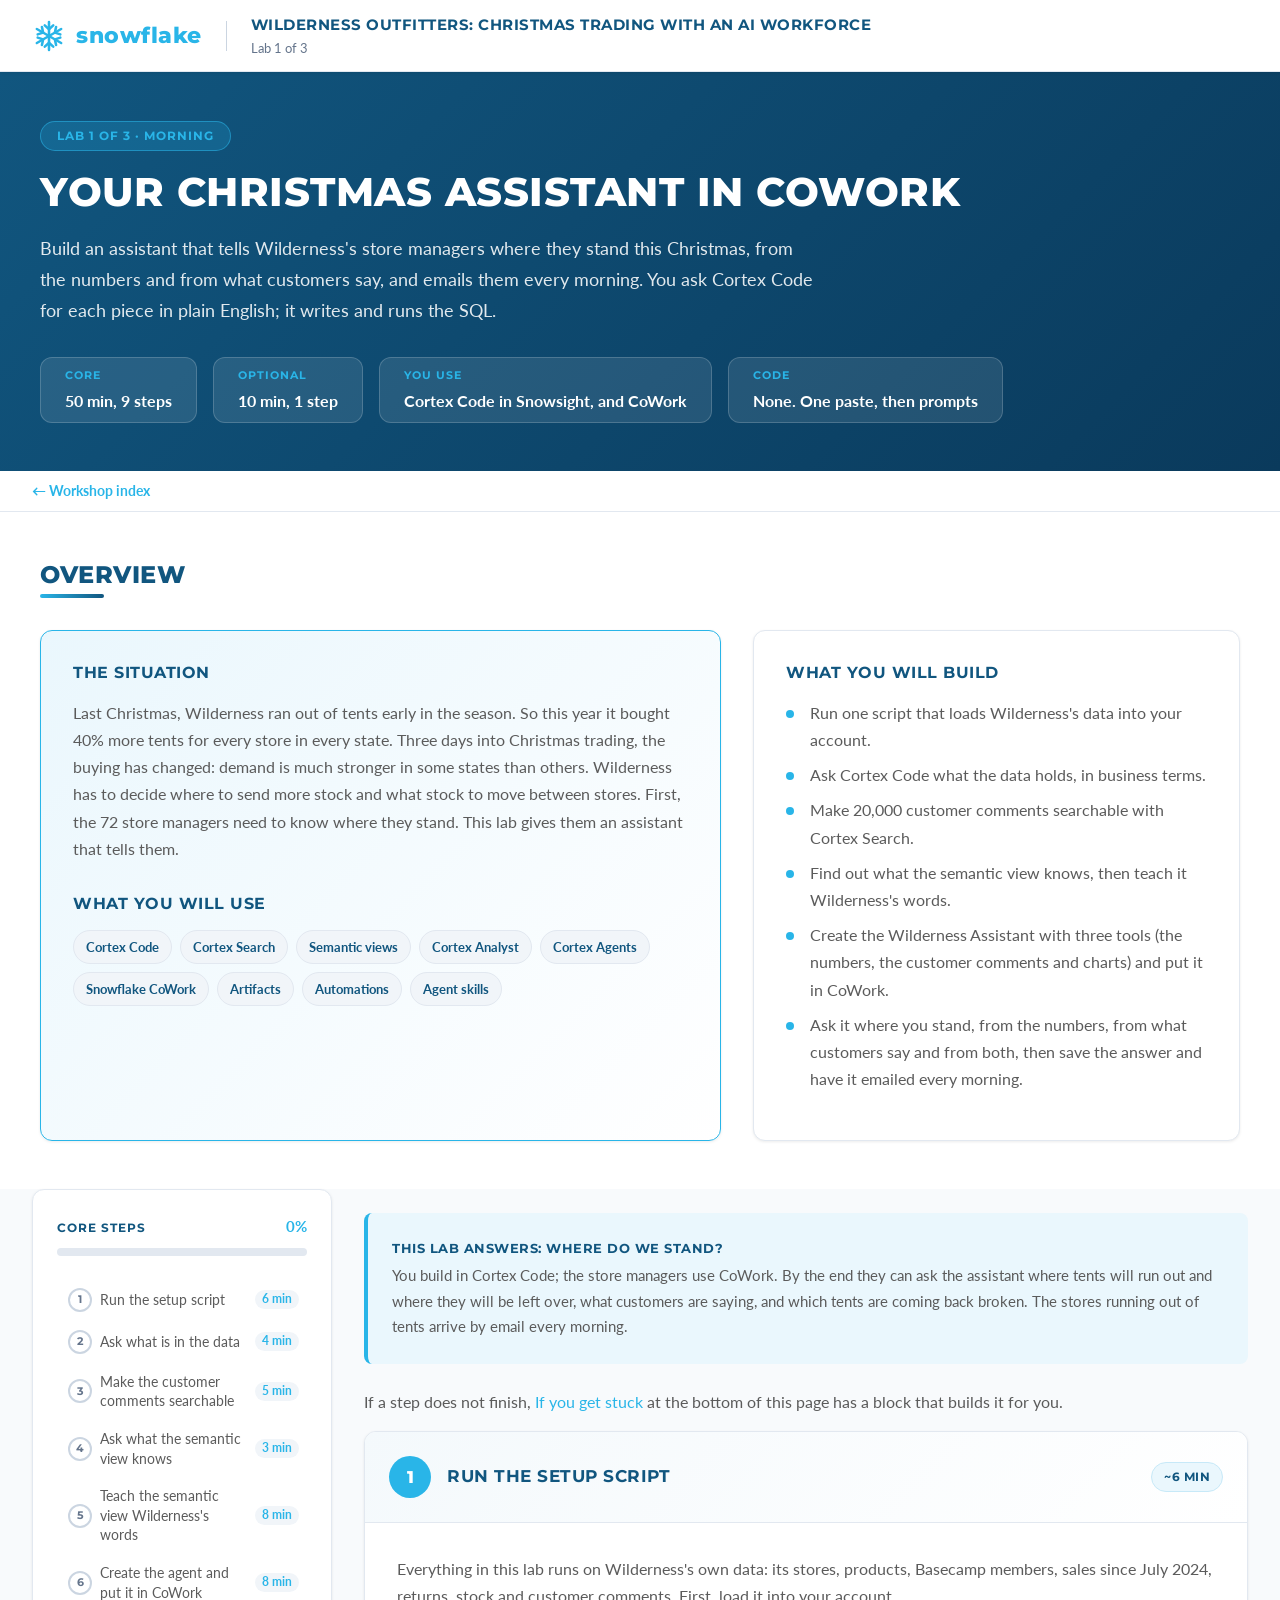
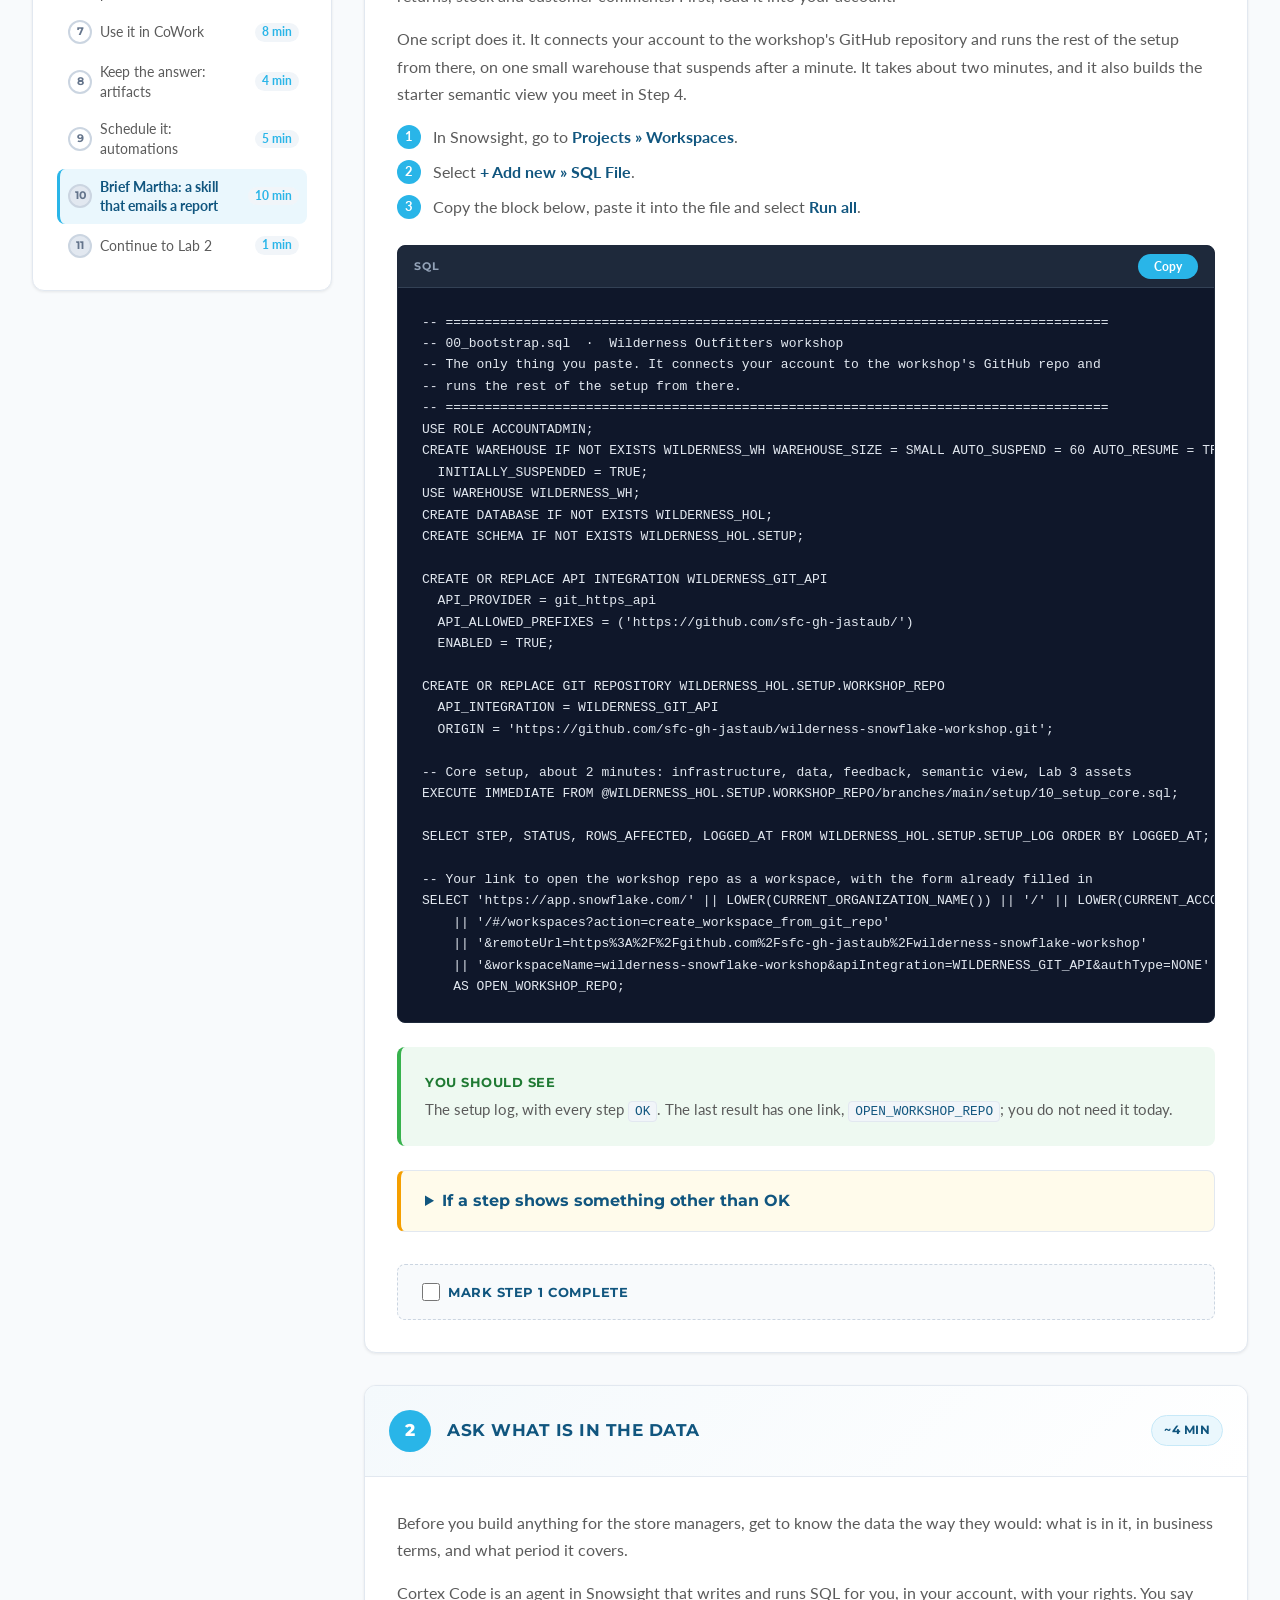
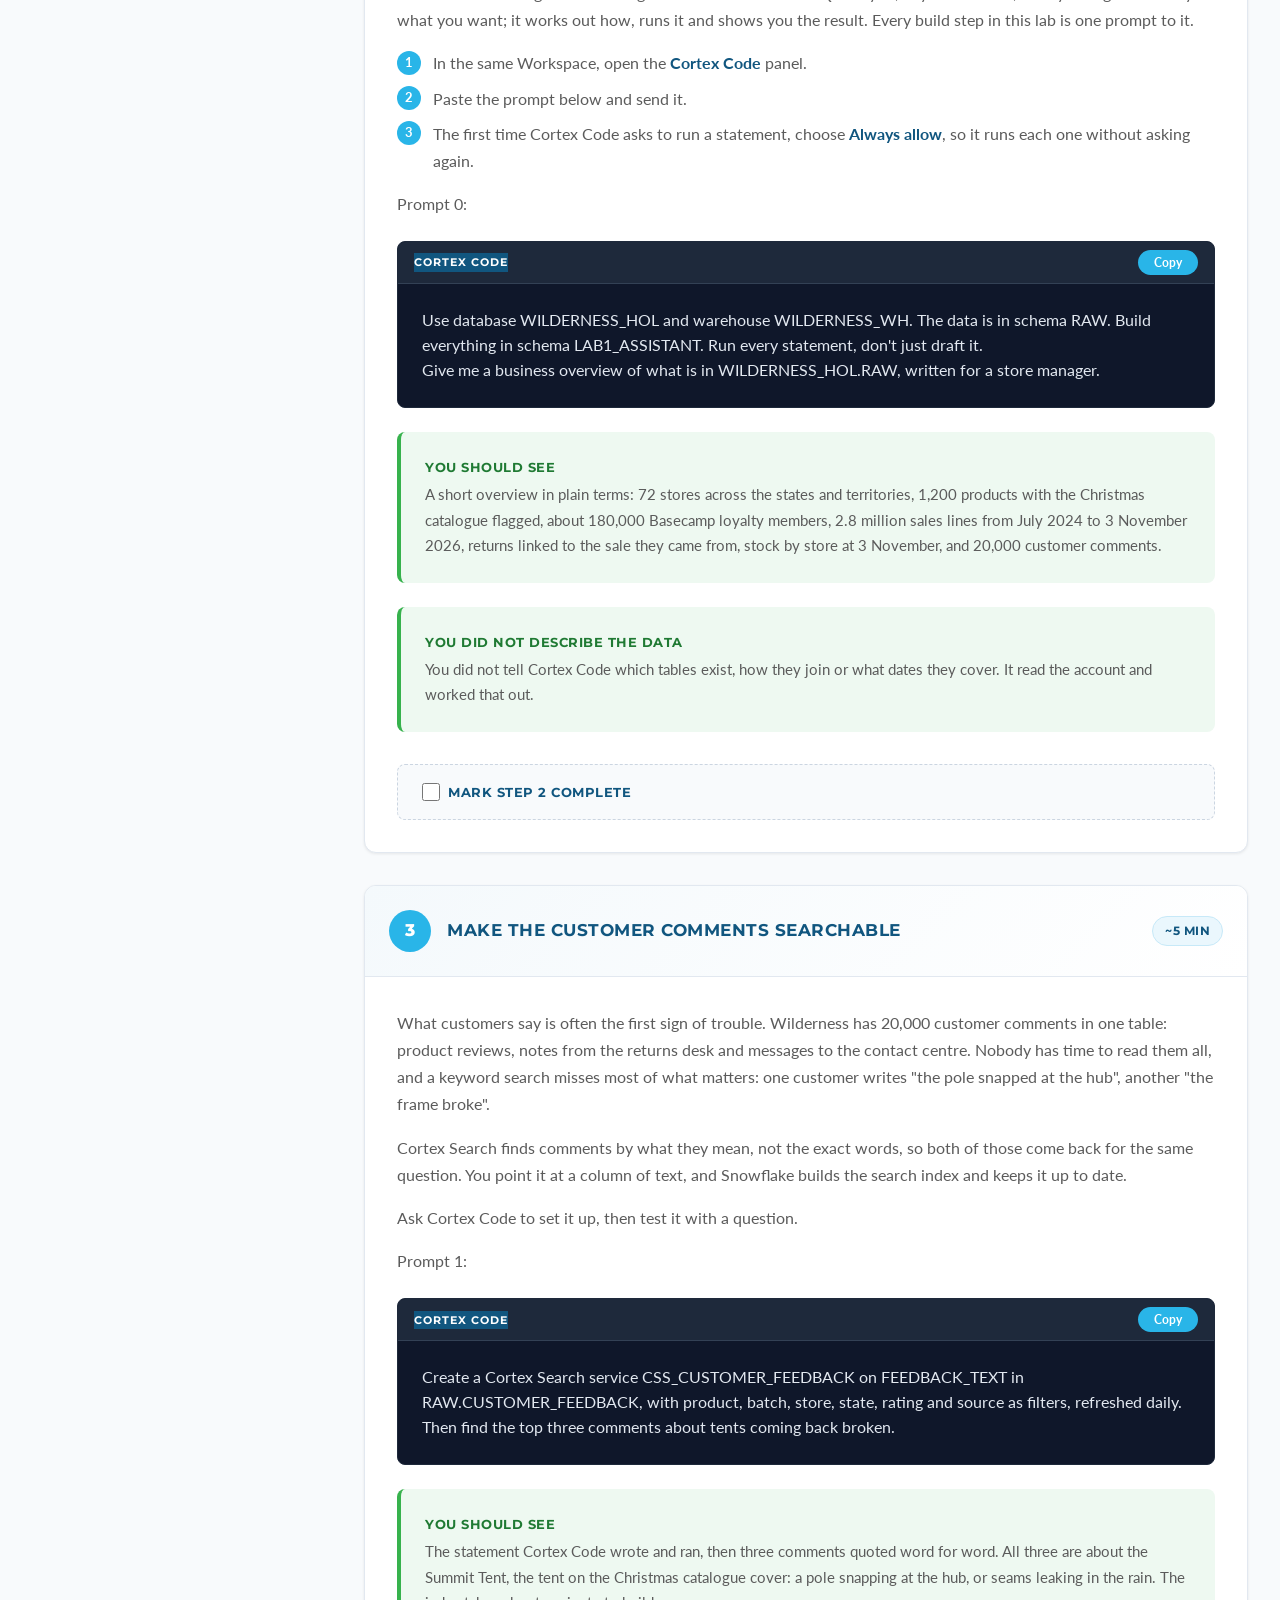
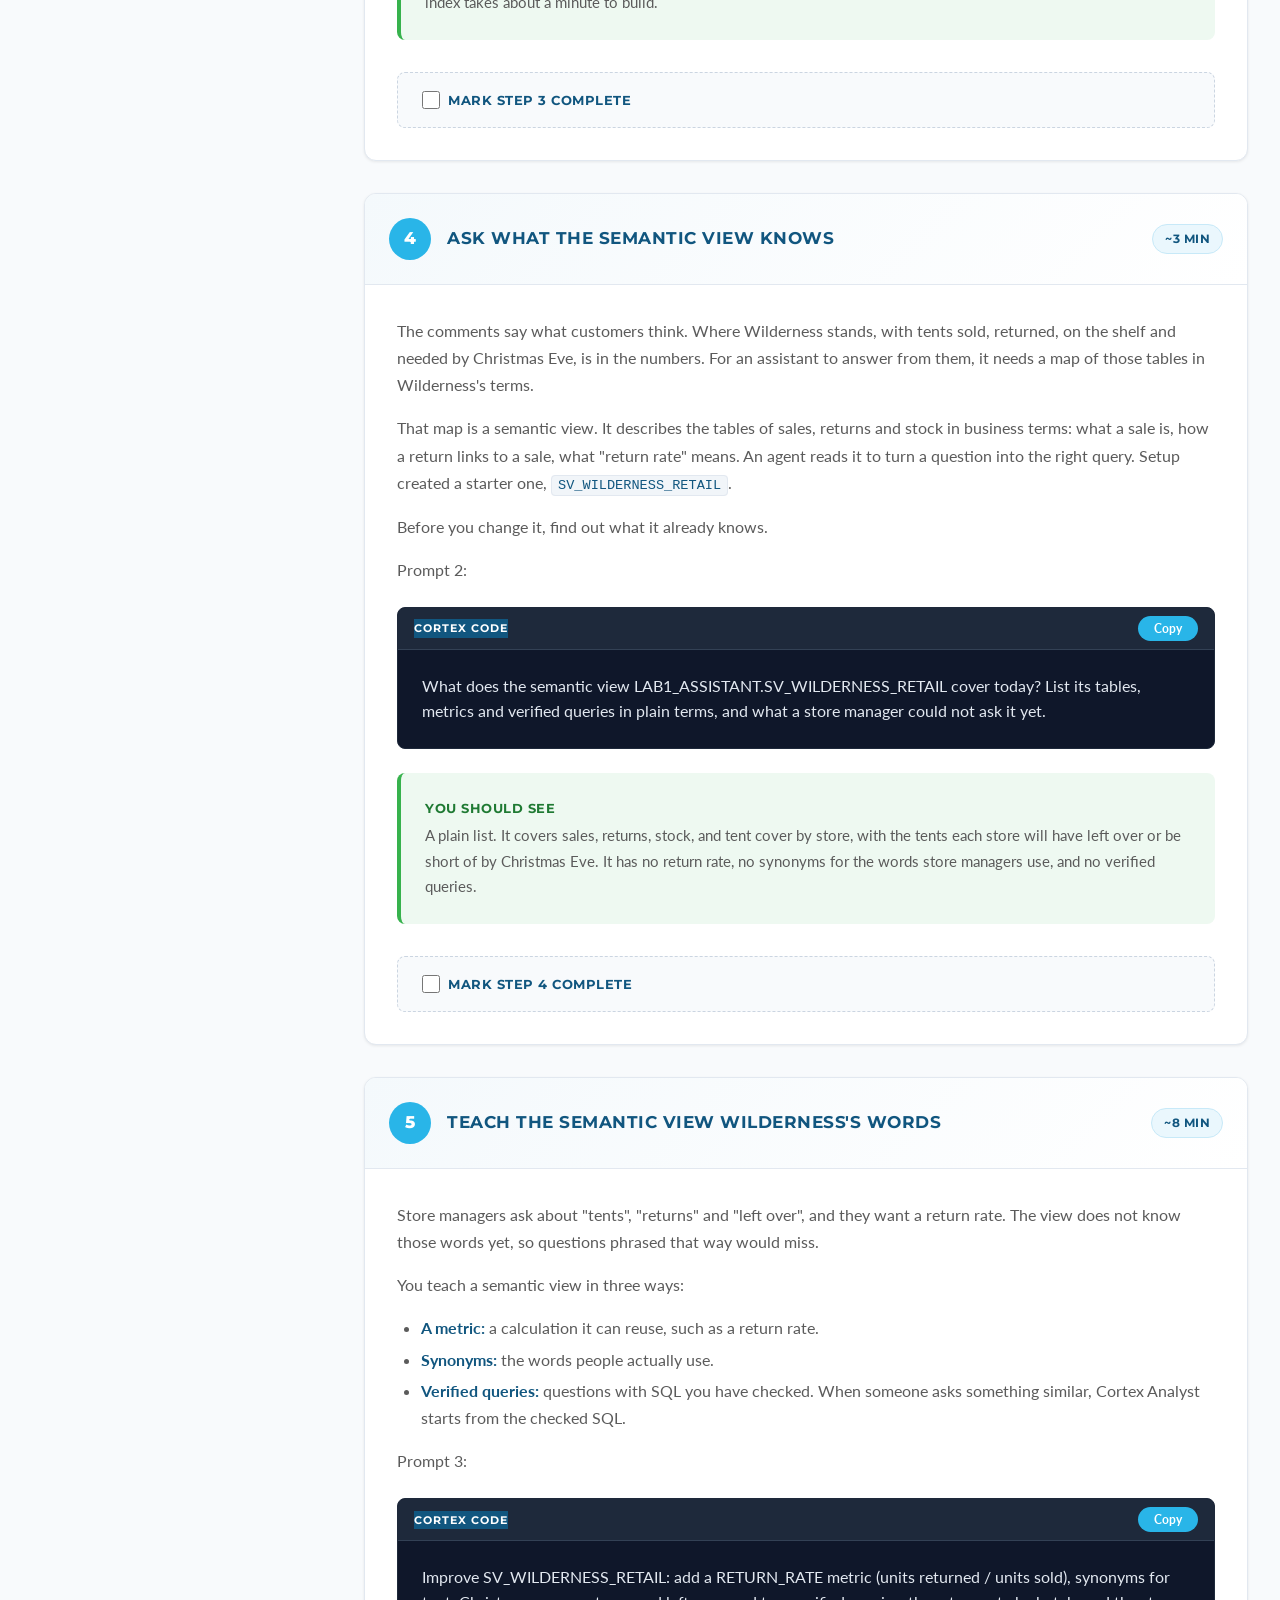
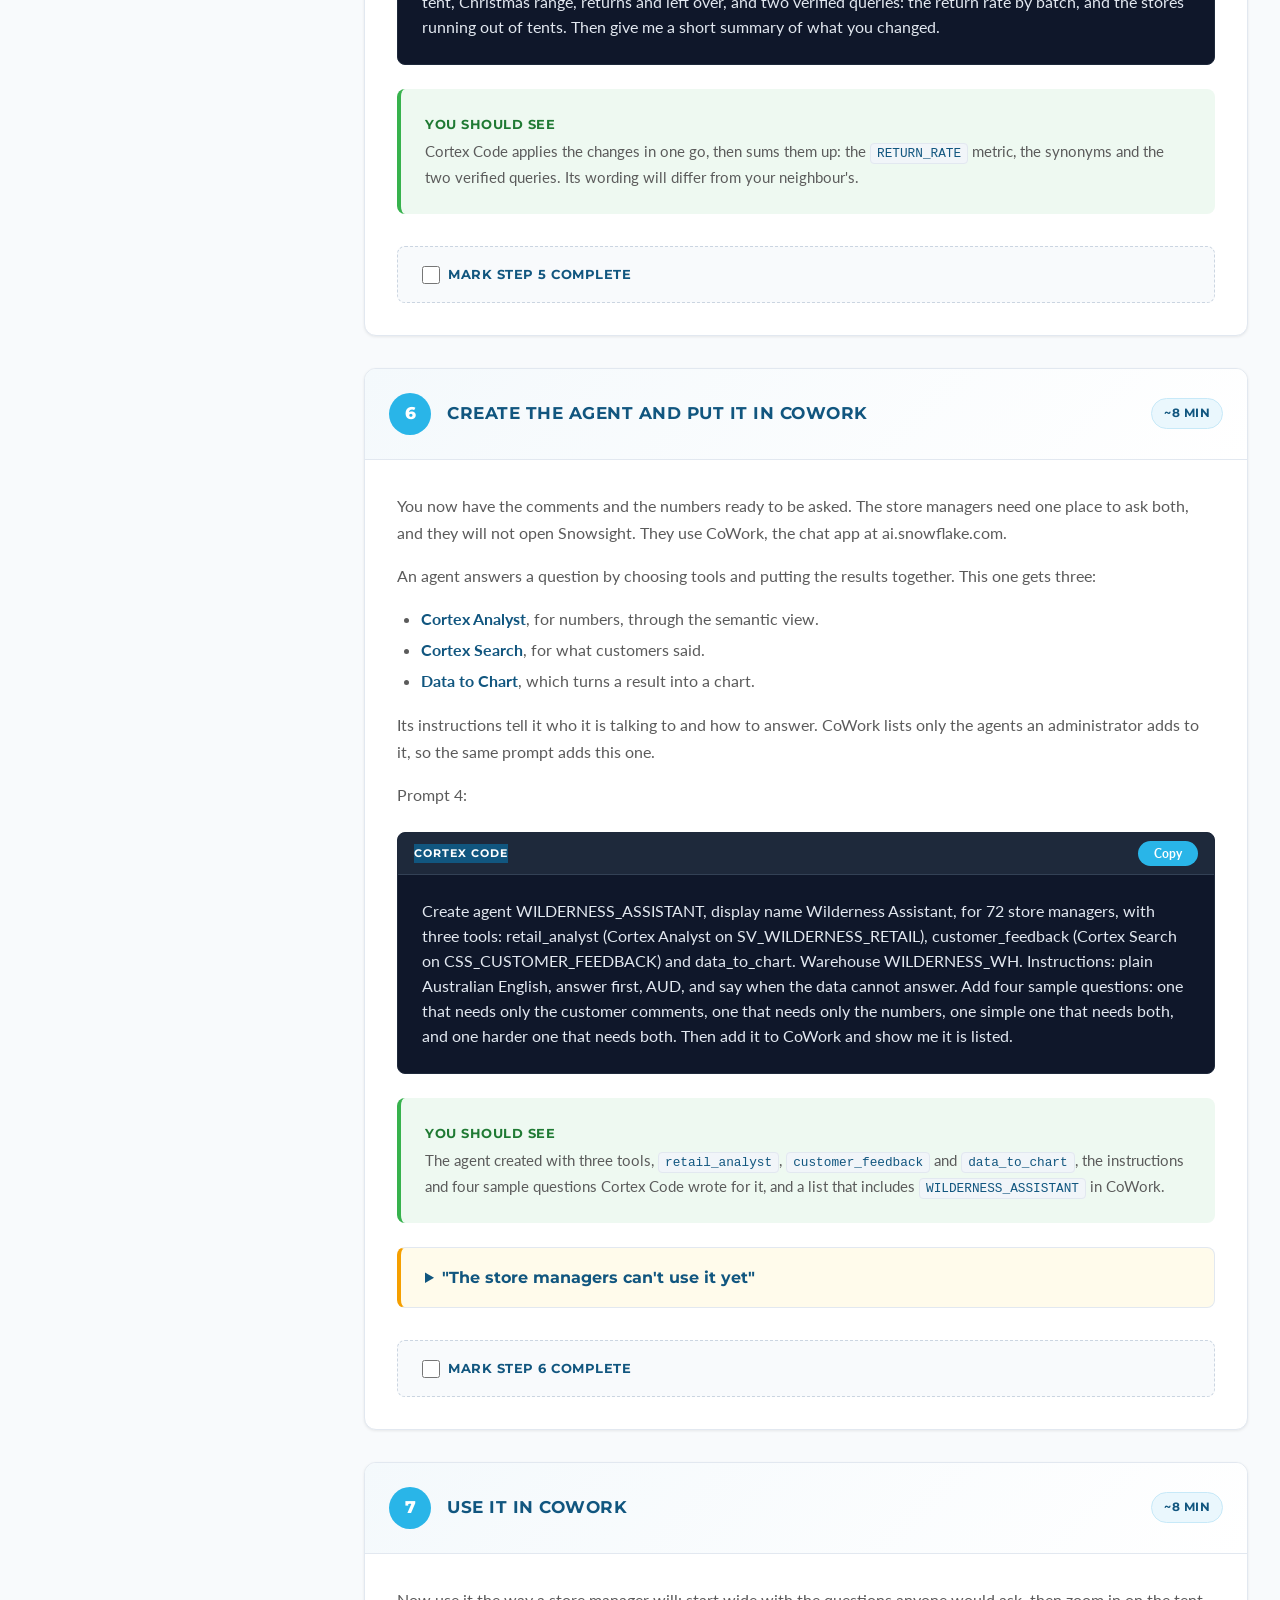
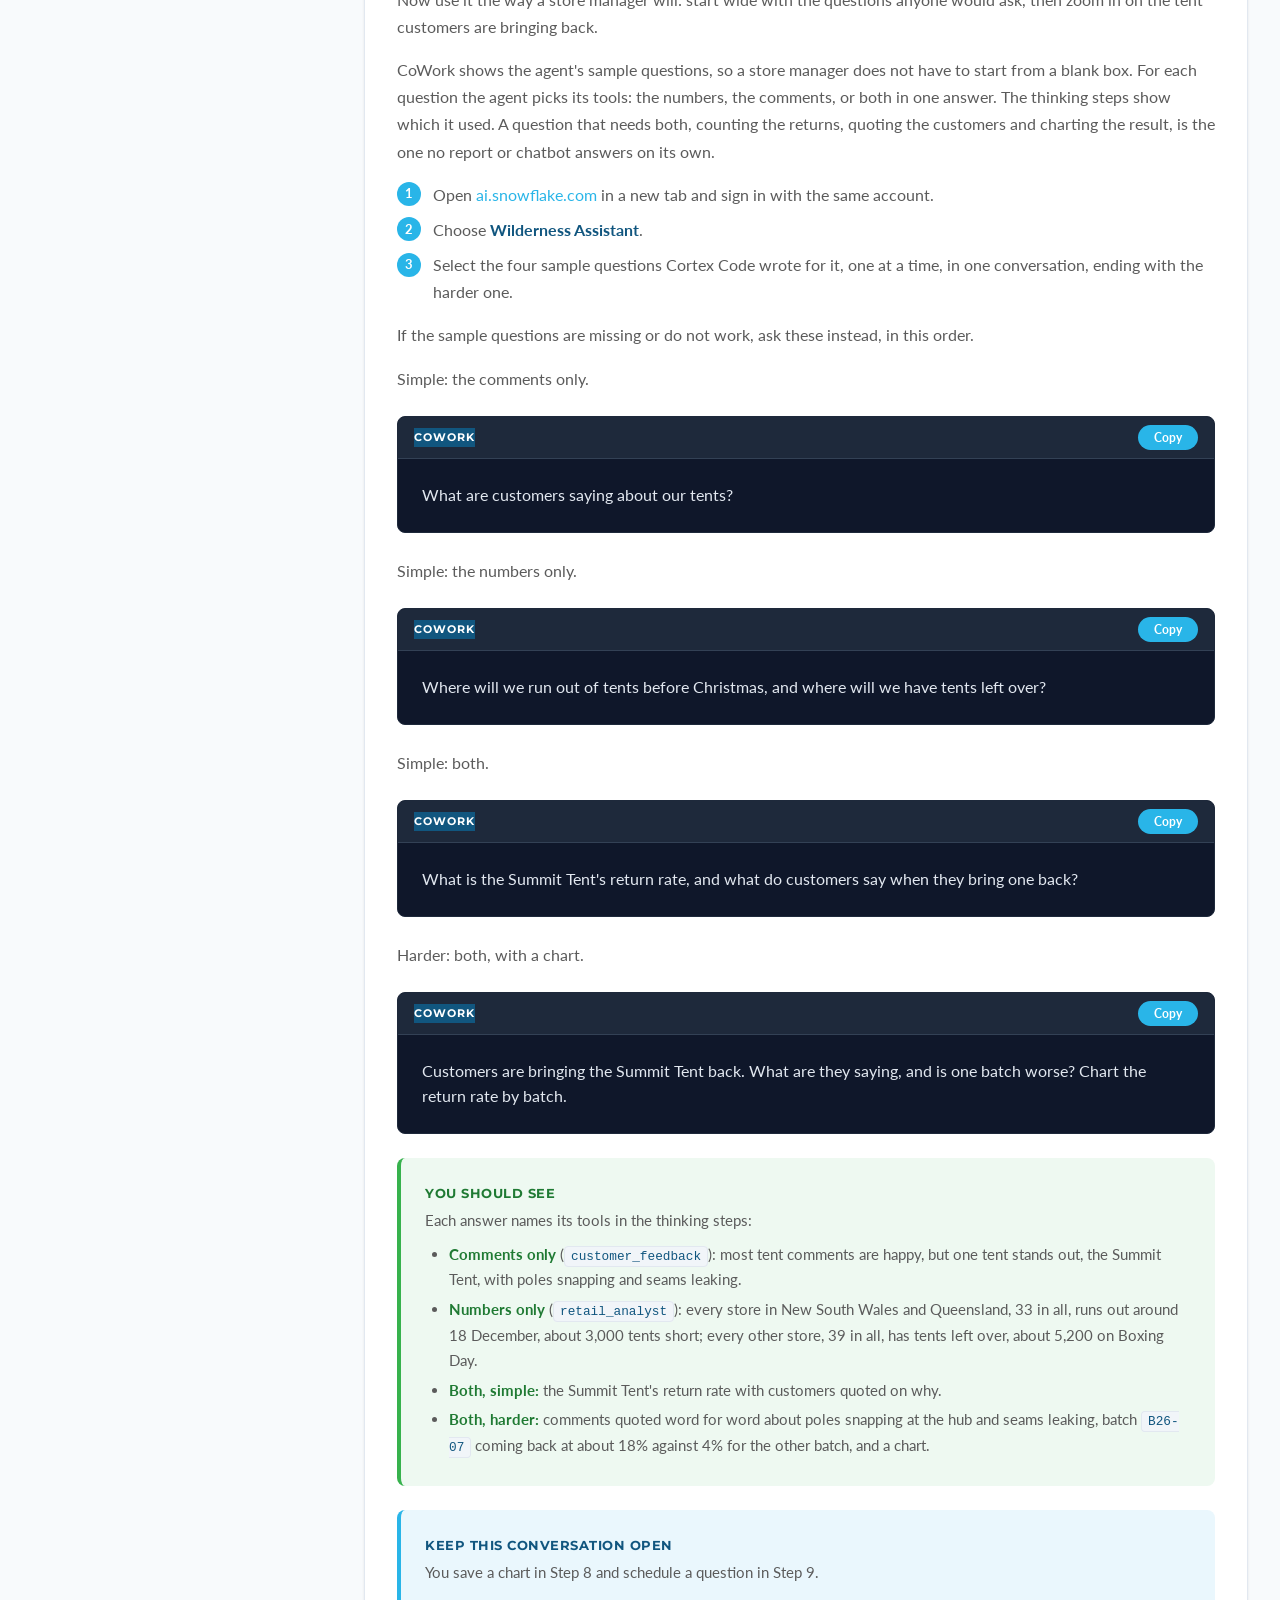
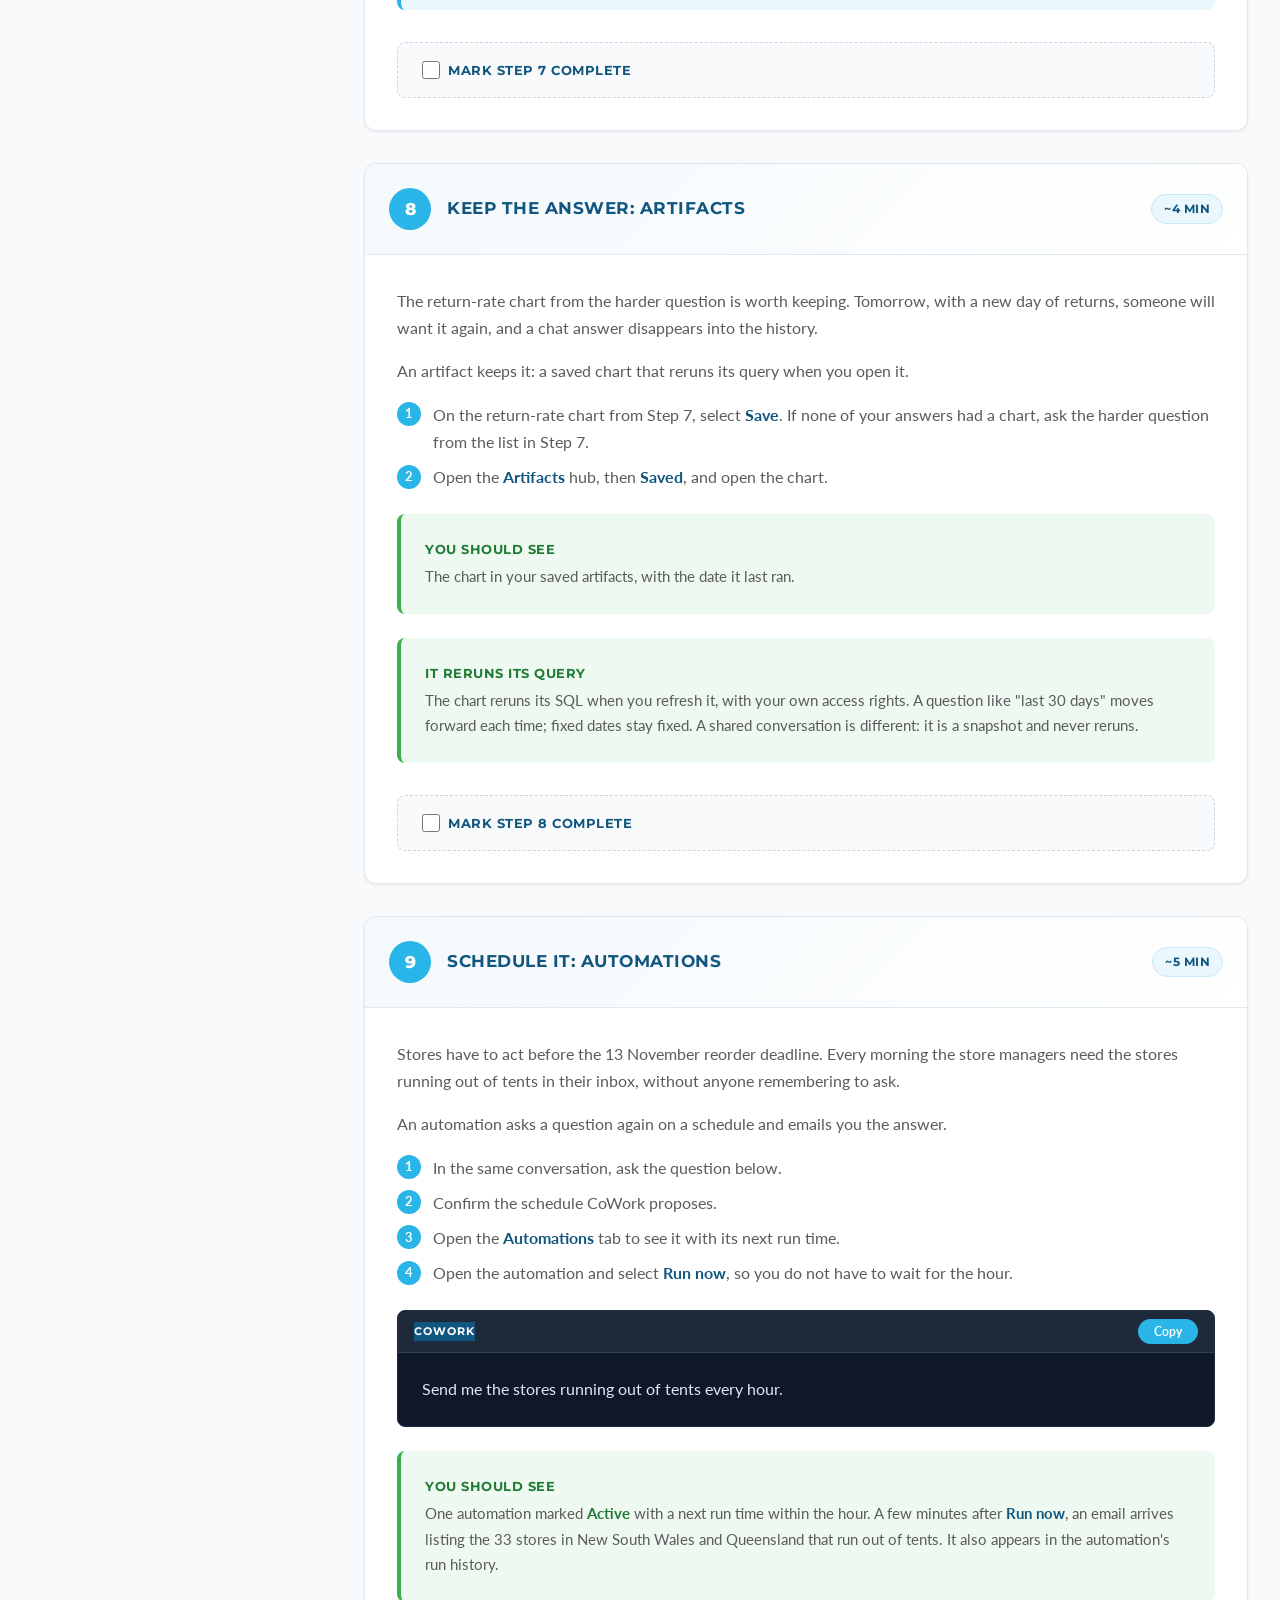
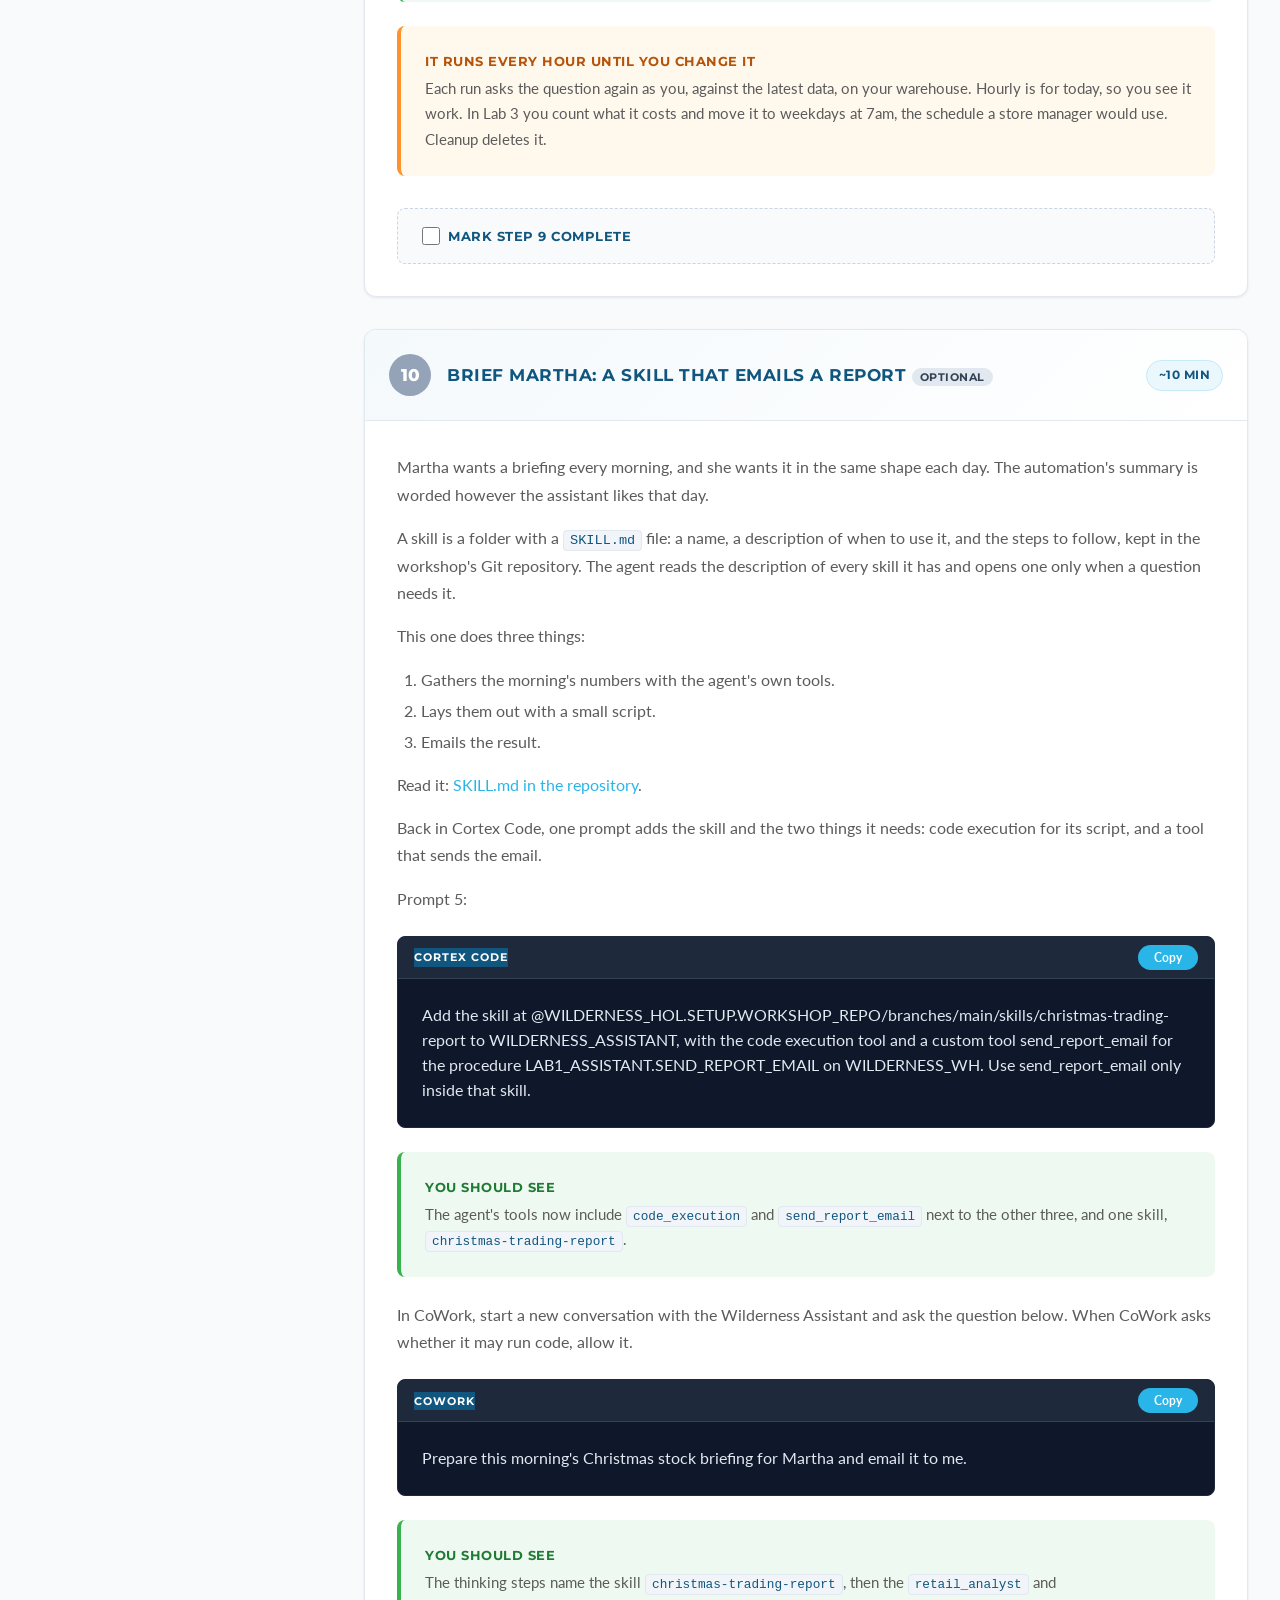
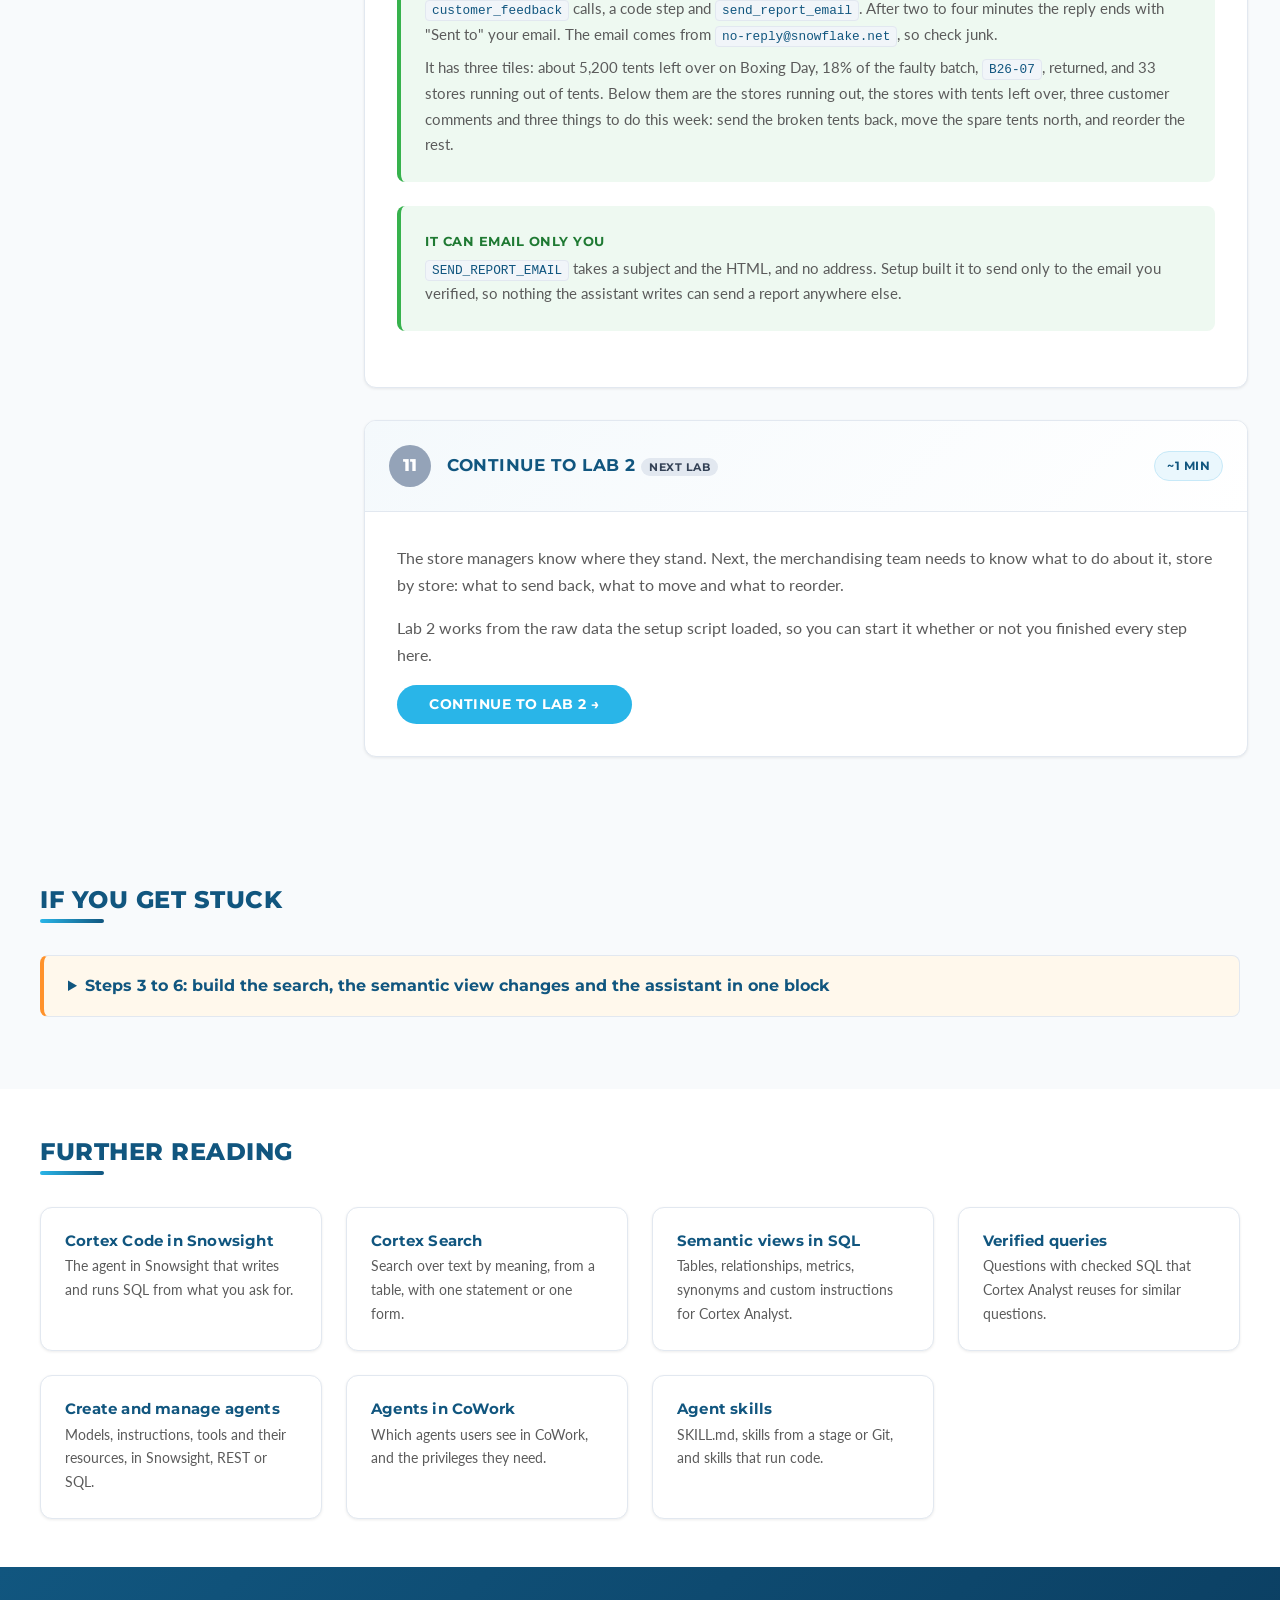
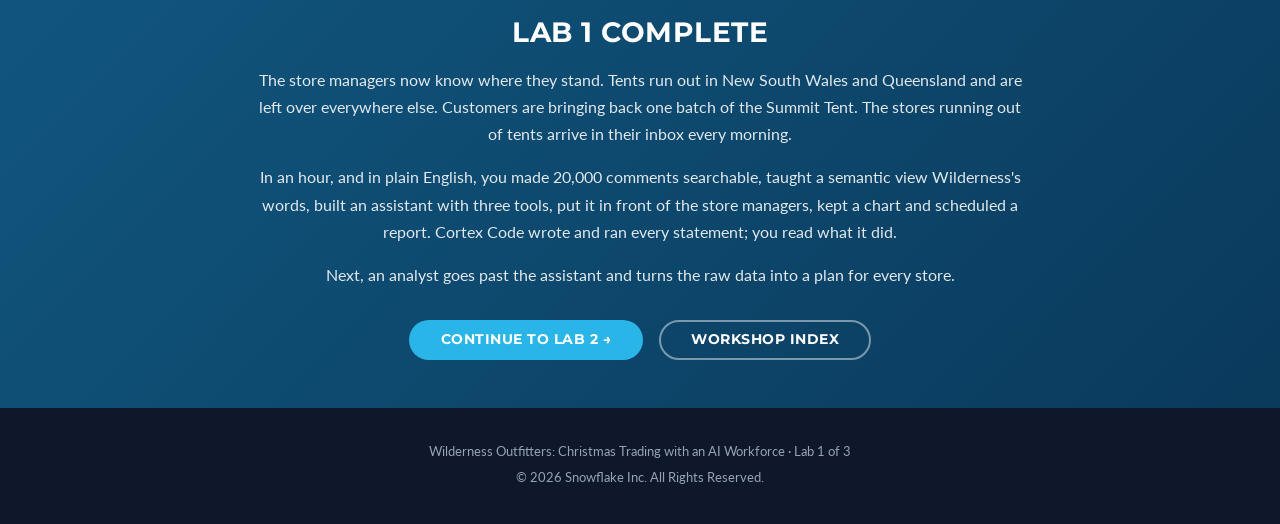
==== commit e7c6dae6: "Lab 1 guide simplified around tents: one story from wide to narrow, short prompts, stuck blocks at t" ====
--- a/lab1_cowork.html
+++ b/lab1_cowork.html
@@ -6,37 +6,37 @@
 <meta name="snowflake-source" content="cortex-agent-authored">
 <title>Lab 1: Your Christmas assistant in CoWork</title>
 <script type="application/json" id="snowflake-report-metadata">{
- "generated": "2026-10-29",
+ "generated": "2026-11-02",
  "intent": "Lab 1: Your Christmas assistant in CoWork",
  "producerNotes": "Built by _build/build.py from _build/src/guides. Figures were measured on the build account; screenshots are captured at the dry run.",
  "sections": [
   {
    "id": "step-1",
-   "title": "Run one script, open Cortex Code"
+   "title": "Run the setup script"
   },
   {
    "id": "step-2",
-   "title": "Make customer feedback searchable"
+   "title": "Ask what is in the data"
   },
   {
    "id": "step-3",
+   "title": "Make the customer comments searchable"
+  },
+  {
+   "id": "step-4",
+   "title": "Ask what the semantic view knows"
+  },
+  {
+   "id": "step-5",
    "title": "Teach the semantic view Wilderness's words"
   },
   {
-   "id": "step-4",
-   "title": "Create the Wilderness Assistant"
-  },
-  {
-   "id": "step-5",
-   "title": "Test it: one question for each tool"
-  },
-  {
    "id": "step-6",
-   "title": "Publish it to CoWork"
+   "title": "Create the agent and put it in CoWork"
   },
   {
    "id": "step-7",
-   "title": "Numbers, words, then both"
+   "title": "Use it in CoWork"
   },
   {
    "id": "step-8",
@@ -1016,9 +1016,9 @@
     <div class="hero-container">
         <span class="hero-badge">Lab 1 of 3 · Morning</span>
         <h1 class="hero-title">Your Christmas assistant in CoWork</h1>
-        <p class="hero-subtitle">Build an assistant that answers Wilderness's Christmas questions from the numbers and from what customers say, put it in front of the store managers, and have it email them a report. You ask Cortex Code for each piece in plain English; it writes and runs the SQL.</p>
+        <p class="hero-subtitle">Build an assistant that tells Wilderness's store managers where they stand this Christmas, from the numbers and from what customers say, and emails them every morning. You ask Cortex Code for each piece in plain English; it writes and runs the SQL.</p>
         <div class="hero-meta">
-            <div class="meta-item"><span class="meta-label">Core</span><span class="meta-value">56 min, 9 steps</span></div>
+            <div class="meta-item"><span class="meta-label">Core</span><span class="meta-value">50 min, 9 steps</span></div>
             <div class="meta-item"><span class="meta-label">Optional</span><span class="meta-value">10 min, 1 step</span></div>
             <div class="meta-item"><span class="meta-label">You use</span><span class="meta-value">Cortex Code in Snowsight, and CoWork</span></div>
             <div class="meta-item"><span class="meta-label">Code</span><span class="meta-value">None. One paste, then prompts</span></div>
@@ -1032,19 +1032,10 @@
     <div class="section-container">
         <h2 class="section-title">Overview</h2>
         <div class="overview-grid">
-            <div class="overview-card">
-                <h3>What you will build</h3>
-                <ul class="learning-list">
-                    <li>Run one script that builds Wilderness's data in your account: 72 stores plus online, 1,200 products, three million sales lines since July 2024 and 20,000 customer comments.</li>
-                    <li>Ask Cortex Code to make the customer comments searchable with Cortex Search.</li>
-                    <li>Ask it to teach the semantic view Wilderness's words: a return rate, synonyms and two answers you have checked.</li>
-                    <li>Ask it to create the Wilderness Assistant with three tools: the numbers, the customer comments and charts.</li>
-                    <li>Test the assistant, then have Cortex Code put it in CoWork, where the store managers work.</li>
-                    <li>Ask it about the numbers, then the words, then both, in CoWork; save a chart and schedule a question so the sleeping-gear shortfall arrives by email.</li>
-                </ul>
-            </div>
             <div class="overview-card highlight">
-                <h3>What you use</h3>
+                <h3>The situation</h3>
+                <p>Last Christmas, Wilderness ran out of tents early in the season. So this year it bought 40% more tents for every store in every state. Three days into Christmas trading, the buying has changed: demand is much stronger in some states than others. Wilderness has to decide where to send more stock and what stock to move between stores. First, the 72 store managers need to know where they stand. This lab gives them an assistant that tells them.</p>
+                <h3 style="margin-top:var(--space-xl);">What you will use</h3>
                 <div class="tech-tags">
                     <span class="tech-tag">Cortex Code</span>
                     <span class="tech-tag">Cortex Search</span>
@@ -1056,8 +1047,17 @@
                     <span class="tech-tag">Automations</span>
                     <span class="tech-tag">Agent skills</span>
                 </div>
-                <h3 style="margin-top:var(--space-xl);">The situation</h3>
-                <p>Christmas trading started on Sunday. Wilderness bought 40% more tents than it sold last Christmas and sent them to every store, bought sleeping gear as usual, and some of the Summit 2P tents on the catalogue cover are coming back broken. This lab answers the store managers' first question: where do we stand?</p>
+            </div>
+            <div class="overview-card">
+                <h3>What you will build</h3>
+                <ul class="learning-list">
+                    <li>Run one script that loads Wilderness's data into your account.</li>
+                    <li>Ask Cortex Code what the data holds, in business terms.</li>
+                    <li>Make 20,000 customer comments searchable with Cortex Search.</li>
+                    <li>Find out what the semantic view knows, then teach it Wilderness's words.</li>
+                    <li>Create the Wilderness Assistant with three tools (the numbers, the customer comments and charts) and put it in CoWork.</li>
+                    <li>Ask it where you stand, from the numbers, from what customers say and from both, then save the answer and have it emailed every morning.</li>
+                </ul>
             </div>
         </div>
     </div>
@@ -1071,15 +1071,15 @@
         </div>
         <div class="progress-bar"><div class="progress-fill" id="progressFill"></div></div>
         <div class="steps-nav" id="stepsNav">
-            <a class="step-nav-item" href="#step-1" data-step="1"><span class="nav-index">1</span><span class="nav-text">Run one script, open Cortex Code</span><span class="nav-time">6 min</span></a>
-            <a class="step-nav-item" href="#step-2" data-step="2"><span class="nav-index">2</span><span class="nav-text">Make customer feedback searchable</span><span class="nav-time">5 min</span></a>
-            <a class="step-nav-item" href="#step-3" data-step="3"><span class="nav-index">3</span><span class="nav-text">Teach the semantic view Wilderness's words</span><span class="nav-time">8 min</span></a>
-            <a class="step-nav-item" href="#step-4" data-step="4"><span class="nav-index">4</span><span class="nav-text">Create the Wilderness Assistant</span><span class="nav-time">8 min</span></a>
-            <a class="step-nav-item" href="#step-5" data-step="5"><span class="nav-index">5</span><span class="nav-text">Test it: one question for each tool</span><span class="nav-time">6 min</span></a>
-            <a class="step-nav-item" href="#step-6" data-step="6"><span class="nav-index">6</span><span class="nav-text">Publish it to CoWork</span><span class="nav-time">4 min</span></a>
-            <a class="step-nav-item" href="#step-7" data-step="7"><span class="nav-index">7</span><span class="nav-text">Numbers, words, then both</span><span class="nav-time">8 min</span></a>
-            <a class="step-nav-item" href="#step-8" data-step="8"><span class="nav-index">8</span><span class="nav-text">Keep the answer: artifacts</span><span class="nav-time">5 min</span></a>
-            <a class="step-nav-item" href="#step-9" data-step="9"><span class="nav-index">9</span><span class="nav-text">Schedule it: automations</span><span class="nav-time">6 min</span></a>
+            <a class="step-nav-item" href="#step-1" data-step="1"><span class="nav-index">1</span><span class="nav-text">Run the setup script</span><span class="nav-time">6 min</span></a>
+            <a class="step-nav-item" href="#step-2" data-step="2"><span class="nav-index">2</span><span class="nav-text">Ask what is in the data</span><span class="nav-time">4 min</span></a>
+            <a class="step-nav-item" href="#step-3" data-step="3"><span class="nav-index">3</span><span class="nav-text">Make the customer comments searchable</span><span class="nav-time">5 min</span></a>
+            <a class="step-nav-item" href="#step-4" data-step="4"><span class="nav-index">4</span><span class="nav-text">Ask what the semantic view knows</span><span class="nav-time">3 min</span></a>
+            <a class="step-nav-item" href="#step-5" data-step="5"><span class="nav-index">5</span><span class="nav-text">Teach the semantic view Wilderness's words</span><span class="nav-time">8 min</span></a>
+            <a class="step-nav-item" href="#step-6" data-step="6"><span class="nav-index">6</span><span class="nav-text">Create the agent and put it in CoWork</span><span class="nav-time">8 min</span></a>
+            <a class="step-nav-item" href="#step-7" data-step="7"><span class="nav-index">7</span><span class="nav-text">Use it in CoWork</span><span class="nav-time">8 min</span></a>
+            <a class="step-nav-item" href="#step-8" data-step="8"><span class="nav-index">8</span><span class="nav-text">Keep the answer: artifacts</span><span class="nav-time">4 min</span></a>
+            <a class="step-nav-item" href="#step-9" data-step="9"><span class="nav-index">9</span><span class="nav-text">Schedule it: automations</span><span class="nav-time">5 min</span></a>
             <a class="step-nav-item optional" href="#step-10" data-step="10"><span class="nav-index">10</span><span class="nav-text">Brief Martha: a skill that emails a report</span><span class="nav-time">10 min</span></a>
             <a class="step-nav-item optional" href="#step-11" data-step="11"><span class="nav-index">11</span><span class="nav-text">Continue to Lab 2</span><span class="nav-time">1 min</span></a>
         </div>
@@ -1088,31 +1088,21 @@
     <main class="steps-container" id="steps">
 <div class="info-box info">
     <strong>This lab answers: Where do we stand?</strong>
-    <p>You build in Cortex Code; the store managers use CoWork. By the end they can ask where tents will be left over and where they will run out, what customers are saying, and which stores are short of sleeping gear, and that last answer arrives by email.</p>
-</div>
-
-<div class="info-box warning">
-    <strong>Synthetic data</strong>
-    <p>Wilderness Outfitters is a fictional company. All stores, products, people, sales and feedback in this workshop are synthetic and generated for training. Any resemblance to a real business is coincidental.</p>
-</div>
+    <p>You build in Cortex Code; the store managers use CoWork. By the end they can ask the assistant where tents will run out and where they will be left over, what customers are saying, and which tents are coming back broken. The stores running out of tents arrive by email every morning.</p>
+</div>
+
+<p>If a step does not finish, <a href="#stuck">If you get stuck</a> at the bottom of this page has a block that builds it for you.</p>
 
 <div class="step-card" id="step-1">
     <div class="step-header">
         <span class="step-number">1</span>
-        <h2 class="step-title">Run one script, open Cortex Code</h2>
+        <h2 class="step-title">Run the setup script</h2>
         <span class="step-duration">~6 min</span>
     </div>
     <div class="step-content">
-<div class="info-box info">
-    <strong>Before you start: your trial account</strong>
-    <p>Use the trial you created from the <a href="https://signup.snowflake.com/?t=5f3964a43f46b12028c5e3899fc57a980da3f3fca62294f62ef8ce5afba9b71c&amp;cloud=aws&amp;region=us-east-2" target="_blank" rel="noopener">workshop sign-up link</a> (AWS US West 2, Oregon), and stay in it all day. Click the verification link in the welcome email first: the automation in Step 9 and the briefing in Step 10 both email you, and an unverified address receives nothing.</p>
-</div>
-
-<p>The story so far: Wilderness bought 40% more tents than it sold last Christmas and sent them to every store, bought sleeping gear as usual, and some of the Summit 2P tents on the catalogue cover are coming back broken.</p>
-
-<p>It is Wednesday 4 November 2026. Christmas trading started on Sunday and runs to Christmas Eve. Your team has been asked to give Martha's 72 store managers an assistant that tells them where they stand every morning. You build it in this lab by asking Cortex Code for it, one prompt at a time.</p>
-
-<h3>Run the setup script</h3>
+<p>Everything in this lab runs on Wilderness's own data: its stores, products, Basecamp members, sales since July 2024, returns, stock and customer comments. First, load it into your account.</p>
+
+<p>One script does it. It connects your account to the workshop's GitHub repository and runs the rest of the setup from there, on one small warehouse that suspends after a minute. It takes about two minutes, and it also builds the starter semantic view you meet in Step 4.</p>
 
 <ol class="ui-steps">
     <li>In Snowsight, go to <span class="path">Projects » Workspaces</span>.</li>
@@ -1156,14 +1146,9 @@
     AS OPEN_WORKSHOP_REPO;</code></pre>
 </div>
 
-<div class="info-box tip">
-    <strong>What the script builds</strong>
-    <p>It connects your account to the workshop's GitHub repository and runs the rest of the setup from there: sales since July 2024 for 72 stores and online, 20,000 customer comments, and a starter semantic view over sales, returns and stock. It all runs on one small warehouse that suspends after a minute. It takes about two minutes.</p>
-</div>
-
 <div class="info-box success">
     <strong>You should see</strong>
-    <p>The setup log, with every step <code>OK</code>, and a last result with one link, <code>OPEN_WORKSHOP_REPO</code>. You use the link in Lab 2.</p>
+    <p>The setup log, with every step <code>OK</code>. The last result has one link, <code>OPEN_WORKSHOP_REPO</code>; you do not need it today.</p>
 </div>
 
 <details class="callout">
@@ -1172,58 +1157,41 @@
         <p><code>EMAIL</code> shows <code>NO_EMAIL_ON_USER</code> when your Snowflake user has no email address. Add one under your name » <span class="path">Settings</span>, then select <span class="path">Run all</span> again. Running the script twice is safe: it replaces what it built and leaves the same data.</p>
     </div>
 </details>
-
-<h3>Open Cortex Code</h3>
+        <label class="completion-checkbox"><input type="checkbox" data-step="1"> Mark step 1 complete</label>
+    </div>
+</div>
+<div class="step-card" id="step-2">
+    <div class="step-header">
+        <span class="step-number">2</span>
+        <h2 class="step-title">Ask what is in the data</h2>
+        <span class="step-duration">~4 min</span>
+    </div>
+    <div class="step-content">
+<p>Before you build anything for the store managers, get to know the data the way they would: what is in it, in business terms, and what period it covers.</p>
 
 <p>Cortex Code is an agent in Snowsight that writes and runs SQL for you, in your account, with your rights. You say what you want; it works out how, runs it and shows you the result. Every build step in this lab is one prompt to it.</p>
 
-<ol class="ui-steps" start="4" style="counter-reset: ui 3;">
+<ol class="ui-steps">
     <li>In the same Workspace, open the <span class="path">Cortex Code</span> panel.</li>
     <li>Paste the prompt below and send it.</li>
     <li>The first time Cortex Code asks to run a statement, choose <span class="path">Always allow</span>, so it runs each one without asking again.</li>
 </ol>
 
+<p>Prompt 0:</p>
 <div class="code-block prompt">
     <div class="code-header"><span class="code-lang">cortex code</span><button class="btn-copy" type="button">Copy</button></div>
-    <pre><code>I'm working in Snowflake database WILDERNESS_HOL with warehouse WILDERNESS_WH, for Wilderness Outfitters, an Australian outdoor retailer. The data is in schema RAW. Create everything I ask for in schema LAB1_ASSISTANT. For this whole session: run each statement rather than drafting it, use fully qualified names, and after you create anything, show me proof that it exists.</code></pre>
-</div>
-
-<figure class="shot-slot"><figcaption>Screenshot to come: The Cortex Code panel in a Workspace<br><code>images/lab1_step1_cortex_code.png</code></figcaption></figure>
+    <pre><code>Use database WILDERNESS_HOL and warehouse WILDERNESS_WH. The data is in schema RAW. Build everything in schema LAB1_ASSISTANT. Run every statement, don't just draft it.
+Give me a business overview of what is in WILDERNESS_HOL.RAW, written for a store manager.</code></pre>
+</div>
 
 <div class="info-box success">
     <strong>You should see</strong>
-    <p>Cortex Code confirms the database, warehouse and schemas, and may run a quick query to check it can see <code>WILDERNESS_HOL</code>.</p>
-</div>
-        <label class="completion-checkbox"><input type="checkbox" data-step="1"> Mark step 1 complete</label>
-    </div>
-</div>
-<div class="step-card" id="step-2">
-    <div class="step-header">
-        <span class="step-number">2</span>
-        <h2 class="step-title">Make customer feedback searchable</h2>
-        <span class="step-duration">~5 min</span>
-    </div>
-    <div class="step-content">
-<div class="info-box info">
-    <strong>What Cortex Search is</strong>
-    <p>It makes text searchable by meaning, not just by matching words. "The pole snapped at the hub" and "broken frame" come back for the same question. You point it at a column of text; Snowflake builds and refreshes the index for you.</p>
-</div>
-
-<p>Twenty thousand customer comments sit in one table: product reviews, notes from the returns desk and survey answers. Ask Cortex Code to make them searchable.</p>
-
-<div class="code-block prompt">
-    <div class="code-header"><span class="code-lang">cortex code</span><button class="btn-copy" type="button">Copy</button></div>
-    <pre><code>Make the customer comments in WILDERNESS_HOL.RAW.CUSTOMER_FEEDBACK searchable. Create a Cortex Search service called CSS_CUSTOMER_FEEDBACK on the FEEDBACK_TEXT column, with the product, category, tent batch, store, state, rating and feedback source as attributes so they can be used as filters, refreshed daily. Then search it for comments about Summit 2P tent poles and show me the top three.</code></pre>
-</div>
-
-<div class="info-box success">
-    <strong>You should see</strong>
-    <p>The <code>CREATE CORTEX SEARCH SERVICE</code> statement Cortex Code wrote and ran, then three comments about Summit 2P poles snapping or bending, quoted word for word. It takes about a minute to build the index.</p>
+    <p>A short overview in plain terms: 72 stores across the states and territories, 1,200 products with the Christmas catalogue flagged, about 180,000 Basecamp loyalty members, 2.8 million sales lines from July 2024 to 3 November 2026, returns linked to the sale they came from, stock by store at 3 November, and 20,000 customer comments.</p>
 </div>
 
 <div class="info-box tip">
-    <strong>Why the attributes</strong>
-    <p>They let a search filter while it matches meaning: "pole complaints in Victoria about one batch of tents" needs both. Ask Cortex Code to explain it in its own words if you want to hear it a second way.</p>
+    <strong>You did not describe the data</strong>
+    <p>You did not tell Cortex Code which tables exist, how they join or what dates they cover. It read the account and worked that out.</p>
 </div>
         <label class="completion-checkbox"><input type="checkbox" data-step="2"> Mark step 2 complete</label>
     </div>
@@ -1231,30 +1199,25 @@
 <div class="step-card" id="step-3">
     <div class="step-header">
         <span class="step-number">3</span>
-        <h2 class="step-title">Teach the semantic view Wilderness's words</h2>
-        <span class="step-duration">~8 min</span>
+        <h2 class="step-title">Make the customer comments searchable</h2>
+        <span class="step-duration">~5 min</span>
     </div>
     <div class="step-content">
-<div class="info-box info">
-    <strong>What a semantic view is</strong>
-    <p>It describes structured data, the tables of sales, returns and stock, in Wilderness's terms: what a sale is, how a return links to a sale, what "return rate" means. An agent reads it to turn a question into the right query.</p>
-</div>
-
-<p>Setup created a starter semantic view, <code>SV_WILDERNESS_RETAIL</code>, over sales, returns, stock and the sleeping gear each store needs. It knows the tables and how they join, but not how store managers talk. Ask Cortex Code to teach it.</p>
-
+<p>What customers say is often the first sign of trouble. Wilderness has 20,000 customer comments in one table: product reviews, notes from the returns desk and messages to the contact centre. Nobody has time to read them all, and a keyword search misses most of what matters: one customer writes "the pole snapped at the hub", another "the frame broke".</p>
+
+<p>Cortex Search finds comments by what they mean, not the exact words, so both of those come back for the same question. You point it at a column of text, and Snowflake builds the search index and keeps it up to date.</p>
+
+<p>Ask Cortex Code to set it up, then test it with a question.</p>
+
+<p>Prompt 1:</p>
 <div class="code-block prompt">
     <div class="code-header"><span class="code-lang">cortex code</span><button class="btn-copy" type="button">Copy</button></div>
-    <pre><code>Improve the semantic view WILDERNESS_HOL.LAB1_ASSISTANT.SV_WILDERNESS_RETAIL so store managers' words work. Add a RETURN_RATE metric: units returned divided by units sold. Add synonyms for the words they use: tent, sleeping gear, Christmas range, returns and stock cover. Add two verified queries: the return rate by category, and the sleeping-gear shortfall by state. Keep everything else as it is. Show me what you will change before you apply it, then list the view's metrics and verified queries.</code></pre>
+    <pre><code>Create a Cortex Search service CSS_CUSTOMER_FEEDBACK on FEEDBACK_TEXT in RAW.CUSTOMER_FEEDBACK, with product, batch, store, state, rating and source as filters, refreshed daily. Then find the top three comments about tents coming back broken.</code></pre>
 </div>
 
 <div class="info-box success">
     <strong>You should see</strong>
-    <p>Cortex Code shows the changes first, then applies them. The view now lists <code>RETURN_RATE</code> among its metrics and two verified queries. Its wording for the synonyms and the queries will differ from your neighbour's.</p>
-</div>
-
-<div class="info-box tip">
-    <strong>Read what it wrote</strong>
-    <p>Open the view in <span class="path">AI &amp; ML » Cortex Analyst</span> and read the metric and the verified queries. This file is where a team's knowledge of its own data lives, and it decides how often the assistant is right. A verified query is a question with SQL you have checked: when someone asks something similar, Cortex Analyst starts from it.</p>
+    <p>The statement Cortex Code wrote and ran, then three comments quoted word for word. All three are about the Summit Tent, the tent on the Christmas catalogue cover: a pole snapping at the hub, or seams leaking in the rain. The index takes about a minute to build.</p>
 </div>
         <label class="completion-checkbox"><input type="checkbox" data-step="3"> Mark step 3 complete</label>
     </div>
@@ -1262,80 +1225,54 @@
 <div class="step-card" id="step-4">
     <div class="step-header">
         <span class="step-number">4</span>
-        <h2 class="step-title">Create the Wilderness Assistant</h2>
-        <span class="step-duration">~8 min</span>
+        <h2 class="step-title">Ask what the semantic view knows</h2>
+        <span class="step-duration">~3 min</span>
     </div>
     <div class="step-content">
-<div class="info-box info">
-    <strong>What an agent is</strong>
-    <p>It answers a question by choosing tools and putting the results together. Here it has three: Cortex Analyst for numbers, through the semantic view; Cortex Search for what customers said; and Data to Chart, which turns a result into a chart. Its instructions tell it who it is talking to and how to answer.</p>
-</div>
-
-<p>One prompt creates the agent and gives it all three tools.</p>
-
+<p>The comments say what customers think. Where Wilderness stands, with tents sold, returned, on the shelf and needed by Christmas Eve, is in the numbers. For an assistant to answer from them, it needs a map of those tables in Wilderness's terms.</p>
+
+<p>That map is a semantic view. It describes the tables of sales, returns and stock in business terms: what a sale is, how a return links to a sale, what "return rate" means. An agent reads it to turn a question into the right query. Setup created a starter one, <code>SV_WILDERNESS_RETAIL</code>.</p>
+
+<p>Before you change it, find out what it already knows.</p>
+
+<p>Prompt 2:</p>
 <div class="code-block prompt">
     <div class="code-header"><span class="code-lang">cortex code</span><button class="btn-copy" type="button">Copy</button></div>
-    <pre><code>Create a Cortex Agent called WILDERNESS_ASSISTANT in WILDERNESS_HOL.LAB1_ASSISTANT, with the display name Wilderness Assistant, for Wilderness's 72 store managers. Give it three tools: a Cortex Analyst tool called retail_analyst on the semantic view SV_WILDERNESS_RETAIL, a Cortex Search tool called customer_feedback on CSS_CUSTOMER_FEEDBACK, and the Data to Chart tool (type data_to_chart) called data_to_chart, so it can draw charts. Use warehouse WILDERNESS_WH. Write its instructions: plain Australian English, short sentences, amounts in AUD, the answer first, and say plainly when the data cannot answer something. Add three sample questions: one about the numbers, one about what customers say, and one that needs both. Then show me the instructions and the tool descriptions you wrote.</code></pre>
+    <pre><code>What does the semantic view LAB1_ASSISTANT.SV_WILDERNESS_RETAIL cover today? List its tables, metrics and verified queries in plain terms, and what a store manager could not ask it yet.</code></pre>
 </div>
 
 <div class="info-box success">
     <strong>You should see</strong>
-    <p>The agent created with three tools, <code>retail_analyst</code>, <code>customer_feedback</code> and <code>data_to_chart</code>, then the instructions and tool descriptions Cortex Code wrote for it. It also appears in <span class="path">AI &amp; ML » Agents</span> as "Wilderness Assistant".</p>
-</div>
-
-<div class="info-box tip">
-    <strong>Read the tool descriptions</strong>
-    <p>The agent reads each tool's description to decide which one to use. "Sales, returns and stock numbers" and "what customers said" is all it takes to route a question to the right place. When an agent picks the wrong tool, this is the first thing to fix.</p>
-</div>
-
-<details class="callout stuck">
-    <summary>Stuck? Build Steps 2 to 6 in one block</summary>
-    <div>
-        <p>If a prompt in Steps 2 to 4 did not finish, run this in your SQL file instead. It builds the feedback search, the semantic view changes and the Wilderness Assistant in <code>LAB1_ASSISTANT</code>, and adds the assistant to CoWork, so you can carry on from Step 5. It takes about a minute, and running it again replaces what it built.</p>
-        <div class="code-block">
-    <div class="code-header"><span class="code-lang">sql</span><button class="btn-copy" type="button">Copy</button></div>
-    <pre><code>ALTER GIT REPOSITORY WILDERNESS_HOL.SETUP.WORKSHOP_REPO FETCH;
-EXECUTE IMMEDIATE FROM @WILDERNESS_HOL.SETUP.WORKSHOP_REPO/branches/main/setup/90_catch_up_lab1.sql;</code></pre>
-</div>
-    </div>
-</details>
+    <p>A plain list. It covers sales, returns, stock, and tent cover by store, with the tents each store will have left over or be short of by Christmas Eve. It has no return rate, no synonyms for the words store managers use, and no verified queries.</p>
+</div>
         <label class="completion-checkbox"><input type="checkbox" data-step="4"> Mark step 4 complete</label>
     </div>
 </div>
 <div class="step-card" id="step-5">
     <div class="step-header">
         <span class="step-number">5</span>
-        <h2 class="step-title">Test it: one question for each tool</h2>
-        <span class="step-duration">~6 min</span>
+        <h2 class="step-title">Teach the semantic view Wilderness's words</h2>
+        <span class="step-duration">~8 min</span>
     </div>
     <div class="step-content">
-<p>Try one question for each tool before anyone else sees it.</p>
-
-<p>A question about numbers, which should go to <code>retail_analyst</code>:</p>
+<p>Store managers ask about "tents", "returns" and "left over", and they want a return rate. The view does not know those words yet, so questions phrased that way would miss.</p>
+
+<p>You teach a semantic view in three ways:</p>
+<ul>
+    <li><strong>A metric:</strong> a calculation it can reuse, such as a return rate.</li>
+    <li><strong>Synonyms:</strong> the words people actually use.</li>
+    <li><strong>Verified queries:</strong> questions with SQL you have checked. When someone asks something similar, Cortex Analyst starts from the checked SQL.</li>
+</ul>
+
+<p>Prompt 3:</p>
 <div class="code-block prompt">
     <div class="code-header"><span class="code-lang">cortex code</span><button class="btn-copy" type="button">Copy</button></div>
-    <pre><code>Ask the agent WILDERNESS_HOL.LAB1_ASSISTANT.WILDERNESS_ASSISTANT: Which stores will run out of sleeping gear before Christmas? Show me its answer and which tool it used.</code></pre>
+    <pre><code>Improve SV_WILDERNESS_RETAIL: add a RETURN_RATE metric (units returned / units sold), synonyms for tent, Christmas range, returns and left over, and two verified queries: the return rate by batch, and the stores running out of tents. Then give me a short summary of what you changed.</code></pre>
 </div>
 
 <div class="info-box success">
     <strong>You should see</strong>
-    <p>A list of stores, most of them in New South Wales and Queensland, with the week each runs short, and <code>retail_analyst</code> as the tool it used.</p>
-</div>
-
-<p>A question about what customers said, which should go to <code>customer_feedback</code>:</p>
-<div class="code-block prompt">
-    <div class="code-header"><span class="code-lang">cortex code</span><button class="btn-copy" type="button">Copy</button></div>
-    <pre><code>Now ask it: What do customers say about our sleeping mats?</code></pre>
-</div>
-
-<div class="info-box success">
-    <strong>You should see</strong>
-    <p>A short summary with a few comments quoted word for word, and <code>customer_feedback</code> as the tool it used.</p>
-</div>
-
-<div class="info-box tip">
-    <strong>Or ask it directly</strong>
-    <p>Open <span class="path">AI &amp; ML » Agents » Wilderness Assistant</span> and use the chat on the agent's page. You see the same answer, with the agent's thinking steps and each tool call laid out.</p>
+    <p>Cortex Code applies the changes in one go, then sums them up: the <code>RETURN_RATE</code> metric, the synonyms and the two verified queries. Its wording will differ from your neighbour's.</p>
 </div>
         <label class="completion-checkbox"><input type="checkbox" data-step="5"> Mark step 5 complete</label>
     </div>
@@ -1343,76 +1280,97 @@
 <div class="step-card" id="step-6">
     <div class="step-header">
         <span class="step-number">6</span>
-        <h2 class="step-title">Publish it to CoWork</h2>
-        <span class="step-duration">~4 min</span>
+        <h2 class="step-title">Create the agent and put it in CoWork</h2>
+        <span class="step-duration">~8 min</span>
     </div>
     <div class="step-content">
-<p>Store managers will not open Snowsight. They use CoWork, the chat app at <code>ai.snowflake.com</code>, which lists only the agents an administrator adds to it.</p>
-
+<p>You now have the comments and the numbers ready to be asked. The store managers need one place to ask both, and they will not open Snowsight. They use CoWork, the chat app at ai.snowflake.com.</p>
+
+<p>An agent answers a question by choosing tools and putting the results together. This one gets three:</p>
+<ul>
+    <li><strong>Cortex Analyst</strong>, for numbers, through the semantic view.</li>
+    <li><strong>Cortex Search</strong>, for what customers said.</li>
+    <li><strong>Data to Chart</strong>, which turns a result into a chart.</li>
+</ul>
+<p>Its instructions tell it who it is talking to and how to answer. CoWork lists only the agents an administrator adds to it, so the same prompt adds this one.</p>
+
+<p>Prompt 4:</p>
 <div class="code-block prompt">
     <div class="code-header"><span class="code-lang">cortex code</span><button class="btn-copy" type="button">Copy</button></div>
-    <pre><code>Add the Wilderness Assistant agent to CoWork so the store managers can use it, and show me that it is listed.</code></pre>
+    <pre><code>Create agent WILDERNESS_ASSISTANT, display name Wilderness Assistant, for 72 store managers, with three tools: retail_analyst (Cortex Analyst on SV_WILDERNESS_RETAIL), customer_feedback (Cortex Search on CSS_CUSTOMER_FEEDBACK) and data_to_chart. Warehouse WILDERNESS_WH. Instructions: plain Australian English, answer first, AUD, and say when the data cannot answer. Add four sample questions: one that needs only the customer comments, one that needs only the numbers, one simple one that needs both, and one harder one that needs both. Then add it to CoWork and show me it is listed.</code></pre>
 </div>
 
 <div class="info-box success">
     <strong>You should see</strong>
-    <p>One statement that adds the agent to the account's CoWork, and a list that includes <code>WILDERNESS_ASSISTANT</code>.</p>
-</div>
-
-<div class="info-box info">
-    <strong>"The store managers can't use it yet"</strong>
-    <p>Cortex Code may add that store managers need a role with access to the agent and its tools. That is right, and you do not need it today: you sign in as <code>ACCOUNTADMIN</code>, so the agent is yours to use in CoWork straight away. The technical track builds the store-manager role in Lab 3.</p>
-</div>
-
-<div class="info-box info">
-    <strong>CoWork in SQL</strong>
-    <p>SQL still uses CoWork's earlier name, so the statement says <code>SNOWFLAKE INTELLIGENCE</code> and the account's CoWork object is <code>SNOWFLAKE_INTELLIGENCE_OBJECT_DEFAULT</code>. You will see both in what Cortex Code ran.</p>
-</div>
+    <p>The agent created with three tools, <code>retail_analyst</code>, <code>customer_feedback</code> and <code>data_to_chart</code>, the instructions and four sample questions Cortex Code wrote for it, and a list that includes <code>WILDERNESS_ASSISTANT</code> in CoWork.</p>
+</div>
+
+<details class="callout">
+    <summary>"The store managers can't use it yet"</summary>
+    <div>
+        <p>Cortex Code may add that store managers need a role with access to the agent and its tools. That is right, and you do not need it today: you sign in as <code>ACCOUNTADMIN</code>, so the agent is yours to use in CoWork straight away. The technical track builds the store-manager role in Lab 3.</p>
+    </div>
+</details>
         <label class="completion-checkbox"><input type="checkbox" data-step="6"> Mark step 6 complete</label>
     </div>
 </div>
 <div class="step-card" id="step-7">
     <div class="step-header">
         <span class="step-number">7</span>
-        <h2 class="step-title">Numbers, words, then both</h2>
+        <h2 class="step-title">Use it in CoWork</h2>
         <span class="step-duration">~8 min</span>
     </div>
     <div class="step-content">
-<p>Now use it the way a store manager will.</p>
+<p>Now use it the way a store manager will: start wide with the questions anyone would ask, then zoom in on the tent customers are bringing back.</p>
+
+<p>CoWork shows the agent's sample questions, so a store manager does not have to start from a blank box. For each question the agent picks its tools: the numbers, the comments, or both in one answer. The thinking steps show which it used. A question that needs both, counting the returns, quoting the customers and charting the result, is the one no report or chatbot answers on its own.</p>
 
 <ol class="ui-steps">
     <li>Open <a href="https://ai.snowflake.com" target="_blank" rel="noopener">ai.snowflake.com</a> in a new tab and sign in with the same account.</li>
-    <li>Choose <span class="path">Wilderness Assistant</span> and ask the questions below, in order, in one conversation: the numbers, then the words, then both.</li>
+    <li>Choose <span class="path">Wilderness Assistant</span>.</li>
+    <li>Select the four sample questions Cortex Code wrote for it, one at a time, in one conversation, ending with the harder one.</li>
 </ol>
 
-<p>The numbers, from the semantic view:</p>
+<p>If the sample questions are missing or do not work, ask these instead, in this order.</p>
+
+<p>Simple: the comments only.</p>
 <div class="code-block prompt">
     <div class="code-header"><span class="code-lang">cowork</span><button class="btn-copy" type="button">Copy</button></div>
-    <pre><code>Tents are our big Christmas bet. Where will we still be holding tents on Boxing Day, and where will we run out?</code></pre>
-</div>
-
-<p>What customers say, from the search service:</p>
+    <pre><code>What are customers saying about our tents?</code></pre>
+</div>
+
+<p>Simple: the numbers only.</p>
 <div class="code-block prompt">
     <div class="code-header"><span class="code-lang">cowork</span><button class="btn-copy" type="button">Copy</button></div>
-    <pre><code>What are customers saying about the Summit 2P tent?</code></pre>
-</div>
-
-<p>Both together. This is the question no report or chatbot answers on its own:</p>
+    <pre><code>Where will we run out of tents before Christmas, and where will we have tents left over?</code></pre>
+</div>
+
+<p>Simple: both.</p>
 <div class="code-block prompt">
     <div class="code-header"><span class="code-lang">cowork</span><button class="btn-copy" type="button">Copy</button></div>
-    <pre><code>Customers are bringing the Summit 2P back. What are they saying, and is it worse for some batches than others? Chart the return rate by batch.</code></pre>
+    <pre><code>What is the Summit Tent's return rate, and what do customers say when they bring one back?</code></pre>
+</div>
+
+<p>Harder: both, with a chart.</p>
+<div class="code-block prompt">
+    <div class="code-header"><span class="code-lang">cowork</span><button class="btn-copy" type="button">Copy</button></div>
+    <pre><code>Customers are bringing the Summit Tent back. What are they saying, and is one batch worse? Chart the return rate by batch.</code></pre>
 </div>
 
 <div class="info-box success">
     <strong>You should see</strong>
-    <p>First, tents left over in Victoria and Tasmania and tents running out in New South Wales and Queensland. Second, comments quoted word for word about poles snapping at the hub and seams leaking. Third, both tools in the thinking steps, batch <code>B26-07</code> coming back at about 17% against about 4% for the other batches, and a chart.</p>
-</div>
-
-<figure class="shot-slot"><figcaption>Screenshot to come: The combined answer in CoWork, with the chart<br><code>images/lab1_step7_cowork.png</code></figcaption></figure>
-
-<div class="info-box warning">
+    <p>Each answer names its tools in the thinking steps:</p>
+    <ul>
+        <li><strong>Comments only</strong> (<code>customer_feedback</code>): most tent comments are happy, but one tent stands out, the Summit Tent, with poles snapping and seams leaking.</li>
+        <li><strong>Numbers only</strong> (<code>retail_analyst</code>): every store in New South Wales and Queensland, 33 in all, runs out around 18 December, about 3,000 tents short; every other store, 39 in all, has tents left over, about 5,200 on Boxing Day.</li>
+        <li><strong>Both, simple:</strong> the Summit Tent's return rate with customers quoted on why.</li>
+        <li><strong>Both, harder:</strong> comments quoted word for word about poles snapping at the hub and seams leaking, batch <code>B26-07</code> coming back at about 18% against 4% for the other batch, and a chart.</li>
+    </ul>
+</div>
+
+<div class="info-box info">
     <strong>Keep this conversation open</strong>
-    <p>You save the chart in Step 8.</p>
+    <p>You save a chart in Step 8 and schedule a question in Step 9.</p>
 </div>
         <label class="completion-checkbox"><input type="checkbox" data-step="7"> Mark step 7 complete</label>
     </div>
@@ -1421,13 +1379,15 @@
     <div class="step-header">
         <span class="step-number">8</span>
         <h2 class="step-title">Keep the answer: artifacts</h2>
-        <span class="step-duration">~5 min</span>
+        <span class="step-duration">~4 min</span>
     </div>
     <div class="step-content">
-<p>A chat answer disappears into the history. An artifact keeps it: a saved chart that reruns its query when you open it.</p>
+<p>The return-rate chart from the harder question is worth keeping. Tomorrow, with a new day of returns, someone will want it again, and a chat answer disappears into the history.</p>
+
+<p>An artifact keeps it: a saved chart that reruns its query when you open it.</p>
 
 <ol class="ui-steps">
-    <li>On the return-rate chart from Step 7, select <span class="path">Save</span>.</li>
+    <li>On the return-rate chart from Step 7, select <span class="path">Save</span>. If none of your answers had a chart, ask the harder question from the list in Step 7.</li>
     <li>Open the <span class="path">Artifacts</span> hub, then <span class="path">Saved</span>, and open the chart.</li>
 </ol>
 
@@ -1436,13 +1396,10 @@
     <p>The chart in your saved artifacts, with the date it last ran.</p>
 </div>
 
-<figure class="shot-slot"><figcaption>Screenshot to come: The saved chart in Artifacts<br><code>images/lab1_step8_artifact.png</code></figcaption></figure>
-
-<ul>
-    <li>The chart reruns its SQL when you refresh it, with your own access rights.</li>
-    <li>A question like "last 30 days" moves forward each time. Fixed dates stay fixed.</li>
-    <li>A shared conversation is different: it is a snapshot and never reruns.</li>
-</ul>
+<div class="info-box tip">
+    <strong>It reruns its query</strong>
+    <p>The chart reruns its SQL when you refresh it, with your own access rights. A question like "last 30 days" moves forward each time; fixed dates stay fixed. A shared conversation is different: it is a snapshot and never reruns.</p>
+</div>
         <label class="completion-checkbox"><input type="checkbox" data-step="8"> Mark step 8 complete</label>
     </div>
 </div>
@@ -1450,10 +1407,12 @@
     <div class="step-header">
         <span class="step-number">9</span>
         <h2 class="step-title">Schedule it: automations</h2>
-        <span class="step-duration">~6 min</span>
+        <span class="step-duration">~5 min</span>
     </div>
     <div class="step-content">
-<p>This is where the sleeping-gear problem first reaches the people who can act on it. An automation asks a question again on a schedule and emails the answer, so every morning the stores short of sleeping gear land in the store manager's inbox, in time to reorder by 13 November, without anyone remembering to ask.</p>
+<p>Stores have to act before the 13 November reorder deadline. Every morning the store managers need the stores running out of tents in their inbox, without anyone remembering to ask.</p>
+
+<p>An automation asks a question again on a schedule and emails you the answer.</p>
 
 <ol class="ui-steps">
     <li>In the same conversation, ask the question below.</li>
@@ -1464,19 +1423,17 @@
 
 <div class="code-block prompt">
     <div class="code-header"><span class="code-lang">cowork</span><button class="btn-copy" type="button">Copy</button></div>
-    <pre><code>Send me the sleeping-gear shortfall by store every hour.</code></pre>
+    <pre><code>Send me the stores running out of tents every hour.</code></pre>
 </div>
 
 <div class="info-box success">
     <strong>You should see</strong>
-    <p>One automation marked Active with a next run time within the hour. A few minutes after <span class="path">Run now</span>, an email with the sleeping-gear shortfall by store arrives at the address you verified. It also appears in the automation's run history.</p>
-</div>
-
-<figure class="shot-slot"><figcaption>Screenshot to come: The automation in the Automations tab<br><code>images/lab1_step9_automation.png</code></figcaption></figure>
+    <p>One automation marked <strong>Active</strong> with a next run time within the hour. A few minutes after <span class="path">Run now</span>, an email arrives listing the 33 stores in New South Wales and Queensland that run out of tents. It also appears in the automation's run history.</p>
+</div>
 
 <div class="info-box warning">
     <strong>It runs every hour until you change it</strong>
-    <p>Each run re-asks the question as you, against the latest data, on your warehouse. Hourly is for today, so you see it work. In Lab 3 you count what it costs and move it to weekdays at 7am, the schedule a store manager would use. Cleanup deletes it.</p>
+    <p>Each run asks the question again as you, against the latest data, on your warehouse. Hourly is for today, so you see it work. In Lab 3 you count what it costs and move it to weekdays at 7am, the schedule a store manager would use. Cleanup deletes it.</p>
 </div>
         <label class="completion-checkbox"><input type="checkbox" data-step="9"> Mark step 9 complete</label>
     </div>
@@ -1488,18 +1445,24 @@
         <span class="step-duration">~10 min</span>
     </div>
     <div class="step-content">
-<p>The automation sends <em>a</em> summary, worded however the assistant likes that day. A skill makes Martha's briefing the same shape every time: a set of instructions in plain English, with a small script, kept in the workshop's Git repository. Any agent that references it can use it.</p>
-
-<div class="info-box info">
-    <strong>What a skill is</strong>
-    <p>A folder with a <code>SKILL.md</code> file: a name, a description of when to use it, and the steps to follow. The agent reads the description of every skill it has and opens one only when a question needs it. This one gathers the morning's numbers with the agent's own tools, lays them out with a script, and emails the result. Read it: <a href="https://github.com/sfc-gh-jastaub/wilderness-snowflake-workshop/blob/main/skills/christmas-trading-report/SKILL.md" target="_blank" rel="noopener">SKILL.md in the repository</a>.</p>
-</div>
+<p>Martha wants a briefing every morning, and she wants it in the same shape each day. The automation's summary is worded however the assistant likes that day.</p>
+
+<p>A skill is a folder with a <code>SKILL.md</code> file: a name, a description of when to use it, and the steps to follow, kept in the workshop's Git repository. The agent reads the description of every skill it has and opens one only when a question needs it.</p>
+
+<p>This one does three things:</p>
+<ol>
+    <li>Gathers the morning's numbers with the agent's own tools.</li>
+    <li>Lays them out with a small script.</li>
+    <li>Emails the result.</li>
+</ol>
+<p>Read it: <a href="https://github.com/sfc-gh-jastaub/wilderness-snowflake-workshop/blob/main/skills/christmas-trading-report/SKILL.md" target="_blank" rel="noopener">SKILL.md in the repository</a>.</p>
 
 <p>Back in Cortex Code, one prompt adds the skill and the two things it needs: code execution for its script, and a tool that sends the email.</p>
 
+<p>Prompt 5:</p>
 <div class="code-block prompt">
     <div class="code-header"><span class="code-lang">cortex code</span><button class="btn-copy" type="button">Copy</button></div>
-    <pre><code>Add the skill at @WILDERNESS_HOL.SETUP.WORKSHOP_REPO/branches/main/skills/christmas-trading-report to the agent WILDERNESS_HOL.LAB1_ASSISTANT.WILDERNESS_ASSISTANT. Also give the agent the code execution tool, and a custom tool called send_report_email for the procedure WILDERNESS_HOL.LAB1_ASSISTANT.SEND_REPORT_EMAIL on warehouse WILDERNESS_WH, described as: Emails a finished HTML briefing to the person asking. Call only from the christmas-trading-report skill. Add to its orchestration instructions: use the christmas-trading-report skill only when the user asks for a briefing or report to be sent, and never call send_report_email outside that skill. Keep everything else as it is, then show me the agent's tools and skills.</code></pre>
+    <pre><code>Add the skill at @WILDERNESS_HOL.SETUP.WORKSHOP_REPO/branches/main/skills/christmas-trading-report to WILDERNESS_ASSISTANT, with the code execution tool and a custom tool send_report_email for the procedure LAB1_ASSISTANT.SEND_REPORT_EMAIL on WILDERNESS_WH. Use send_report_email only inside that skill.</code></pre>
 </div>
 
 <div class="info-box success">
@@ -1507,26 +1470,23 @@
     <p>The agent's tools now include <code>code_execution</code> and <code>send_report_email</code> next to the other three, and one skill, <code>christmas-trading-report</code>.</p>
 </div>
 
+<p>In CoWork, start a new conversation with the Wilderness Assistant and ask the question below. When CoWork asks whether it may run code, allow it.</p>
+
+<div class="code-block prompt">
+    <div class="code-header"><span class="code-lang">cowork</span><button class="btn-copy" type="button">Copy</button></div>
+    <pre><code>Prepare this morning's Christmas stock briefing for Martha and email it to me.</code></pre>
+</div>
+
+<div class="info-box success">
+    <strong>You should see</strong>
+    <p>The thinking steps name the skill <code>christmas-trading-report</code>, then the <code>retail_analyst</code> and <code>customer_feedback</code> calls, a code step and <code>send_report_email</code>. After two to four minutes the reply ends with "Sent to" your email. The email comes from <code>no-reply@snowflake.net</code>, so check junk.</p>
+    <p>It has three tiles: about 5,200 tents left over on Boxing Day, 18% of the faulty batch, <code>B26-07</code>, returned, and 33 stores running out of tents. Below them are the stores running out, the stores with tents left over, three customer comments and three things to do this week: send the broken tents back, move the spare tents north, and reorder the rest.</p>
+</div>
+
 <div class="info-box tip">
     <strong>It can email only you</strong>
     <p><code>SEND_REPORT_EMAIL</code> takes a subject and the HTML, and no address. Setup built it to send only to the email you verified, so nothing the assistant writes can send a report anywhere else.</p>
 </div>
-
-<p>In CoWork, start a new conversation with the Wilderness Assistant and ask:</p>
-
-<div class="code-block prompt">
-    <div class="code-header"><span class="code-lang">cowork</span><button class="btn-copy" type="button">Copy</button></div>
-    <pre><code>Prepare this morning's Christmas stock briefing for Martha and email it to me.</code></pre>
-</div>
-
-<p>When CoWork asks whether it may run code, allow it.</p>
-
-<div class="info-box success">
-    <strong>You should see</strong>
-    <p>The thinking steps name the skill <code>christmas-trading-report</code>, then the <code>retail_analyst</code> and <code>customer_feedback</code> calls, a code step and <code>send_report_email</code>. After two to four minutes the reply ends with "Sent to" your email. The email comes from <code>no-reply@snowflake.net</code>, so check junk: three tiles (about AUD 898,000 of tents left over on Boxing Day, the 17.2% return rate on the faulty batch, B26-07, and 31 stores short of sleeping gear), the tents, the sleeping gear, three customer comments and three things to do this week.</p>
-</div>
-
-<figure class="shot-slot"><figcaption>Screenshot to come: The Christmas stock briefing in your inbox<br><code>images/lab1_step10_email.png</code></figcaption></figure>
     </div>
 </div>
 <div class="step-card optional" id="step-11">
@@ -1536,7 +1496,7 @@
         <span class="step-duration">~1 min</span>
     </div>
     <div class="step-content">
-<p>The store managers know where they stand. Next, the merchandising team needs to know what to do about it, store by store: what to move, what to reorder and what to send back.</p>
+<p>The store managers know where they stand. Next, the merchandising team needs to know what to do about it, store by store: what to send back, what to move and what to reorder.</p>
 
 <p>Lab 2 works from the raw data the setup script loaded, so you can start it whether or not you finished every step here.</p>
 
@@ -1546,6 +1506,22 @@
     </main>
 </div>
 
+<section id="stuck" class="content-section">
+    <div class="section-container">
+        <h2 class="section-title">If you get stuck</h2>
+<details class="callout stuck">
+    <summary>Steps 3 to 6: build the search, the semantic view changes and the assistant in one block</summary>
+    <div>
+        <p>If a prompt in Steps 3 to 6 did not finish, run this in your SQL file instead. It builds the feedback search, the semantic view changes and the Wilderness Assistant in <code>LAB1_ASSISTANT</code>, and adds the assistant to CoWork, so you can carry on from Step 7, in CoWork. It takes about a minute, and running it again replaces what it built.</p>
+        <div class="code-block">
+    <div class="code-header"><span class="code-lang">sql</span><button class="btn-copy" type="button">Copy</button></div>
+    <pre><code>ALTER GIT REPOSITORY WILDERNESS_HOL.SETUP.WORKSHOP_REPO FETCH;
+EXECUTE IMMEDIATE FROM @WILDERNESS_HOL.SETUP.WORKSHOP_REPO/branches/main/setup/90_catch_up_lab1.sql;</code></pre>
+</div>
+    </div>
+</details>
+    </div>
+</section>
 <section id="resources" class="content-section alt-bg">
     <div class="section-container">
         <h2 class="section-title">Further reading</h2>
@@ -1564,7 +1540,7 @@
 <section class="completion-section" id="completionSection">
     <div class="completion-container">
 <h2>Lab 1 complete</h2>
-<p>The store managers now know where they stand: where tents will be left over and where they will run out, what customers are saying about the Summit 2P, and which stores are short of sleeping gear, every morning in their inbox.</p>
+<p>The store managers now know where they stand. Tents run out in New South Wales and Queensland and are left over everywhere else. Customers are bringing back one batch of the Summit Tent. The stores running out of tents arrive in their inbox every morning.</p>
 <p>In an hour, and in plain English, you made 20,000 comments searchable, taught a semantic view Wilderness's words, built an assistant with three tools, put it in front of the store managers, kept a chart and scheduled a report. Cortex Code wrote and ran every statement; you read what it did.</p>
 <p>Next, an analyst goes past the assistant and turns the raw data into a plan for every store.</p>
         <div class="cta-row">
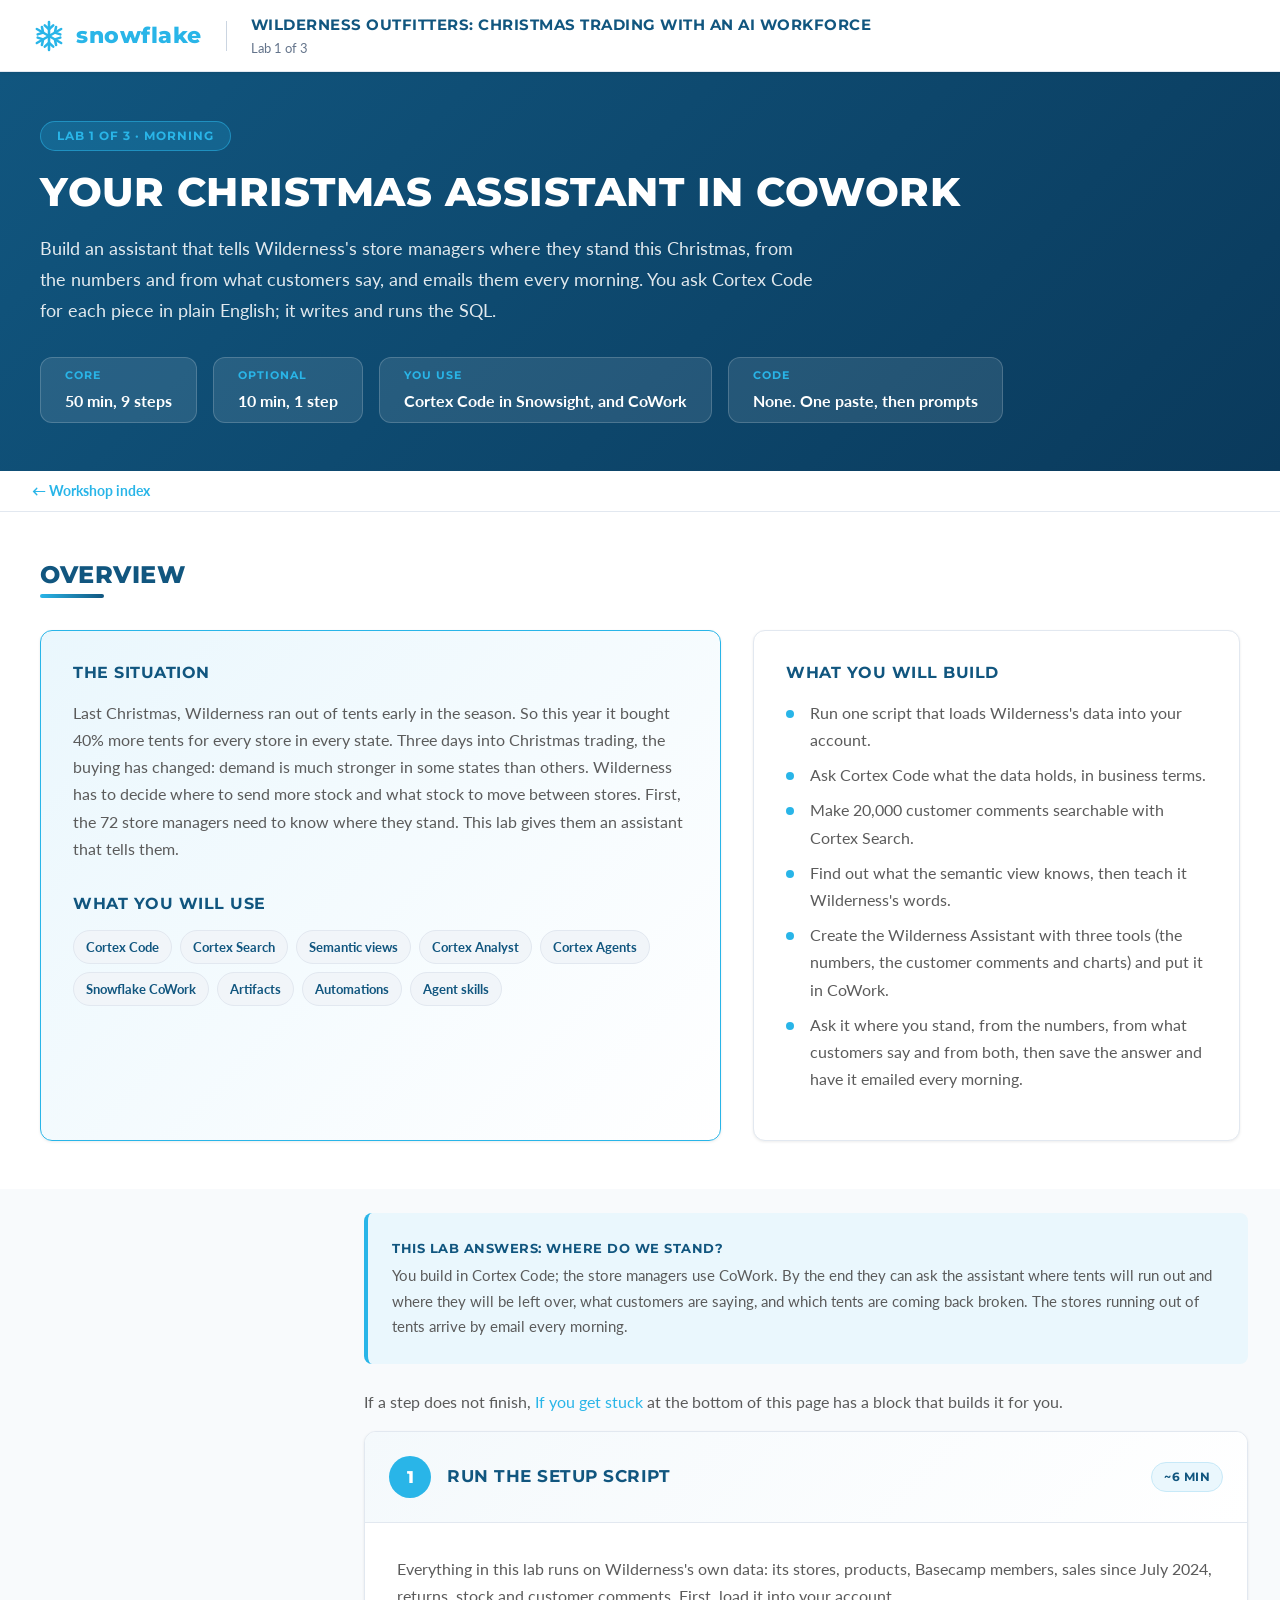
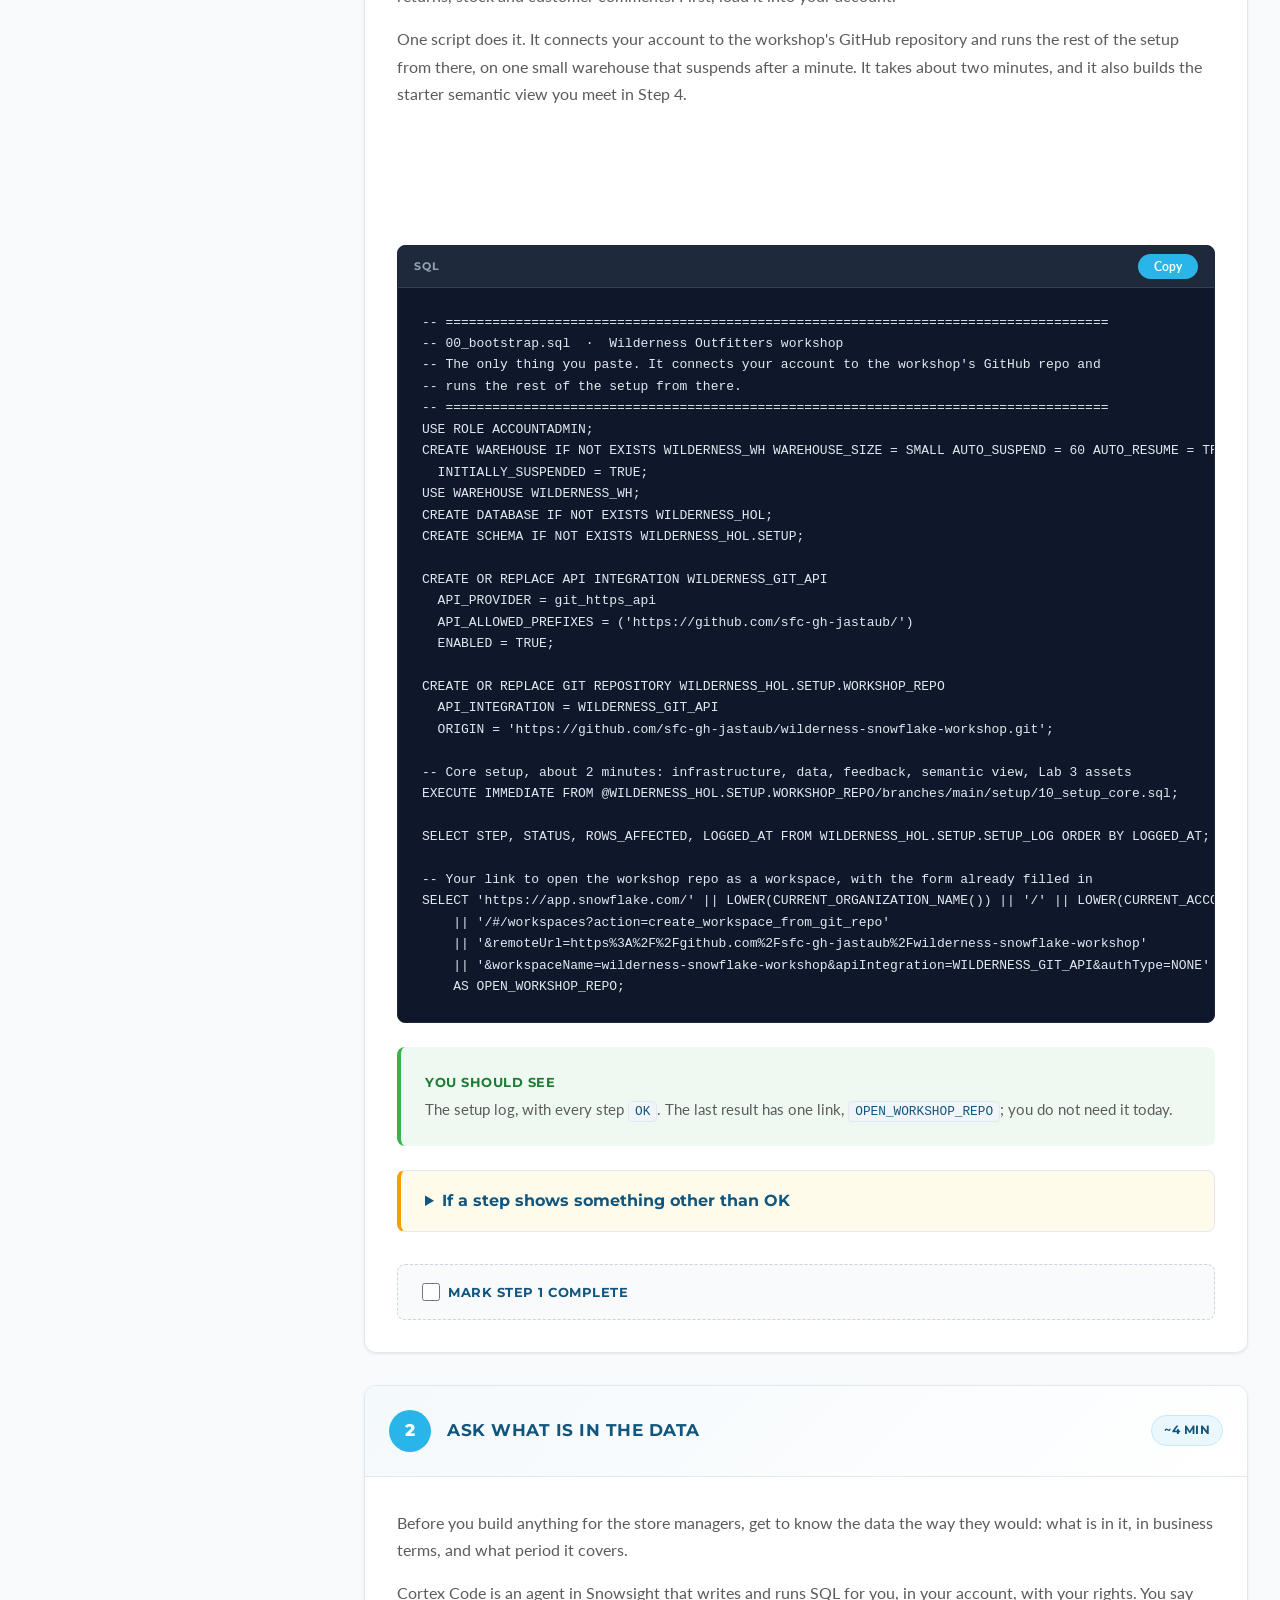
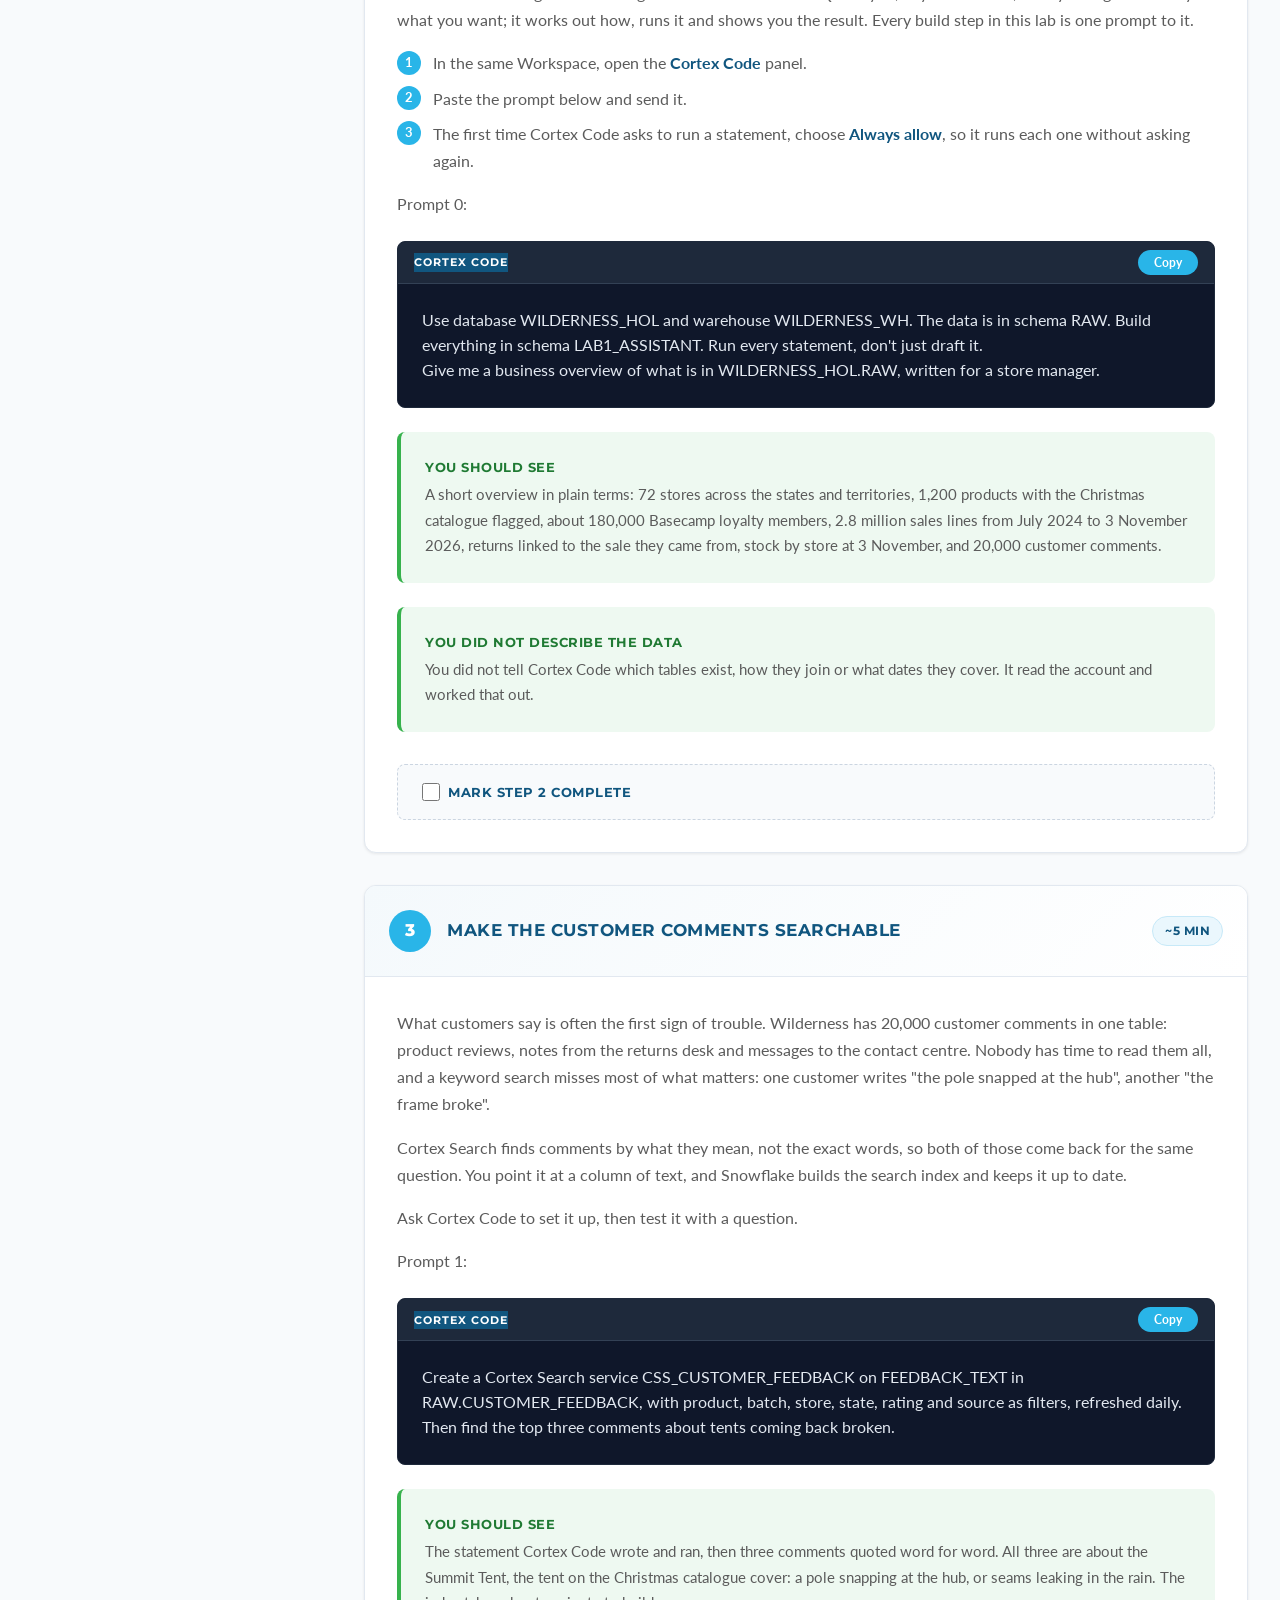
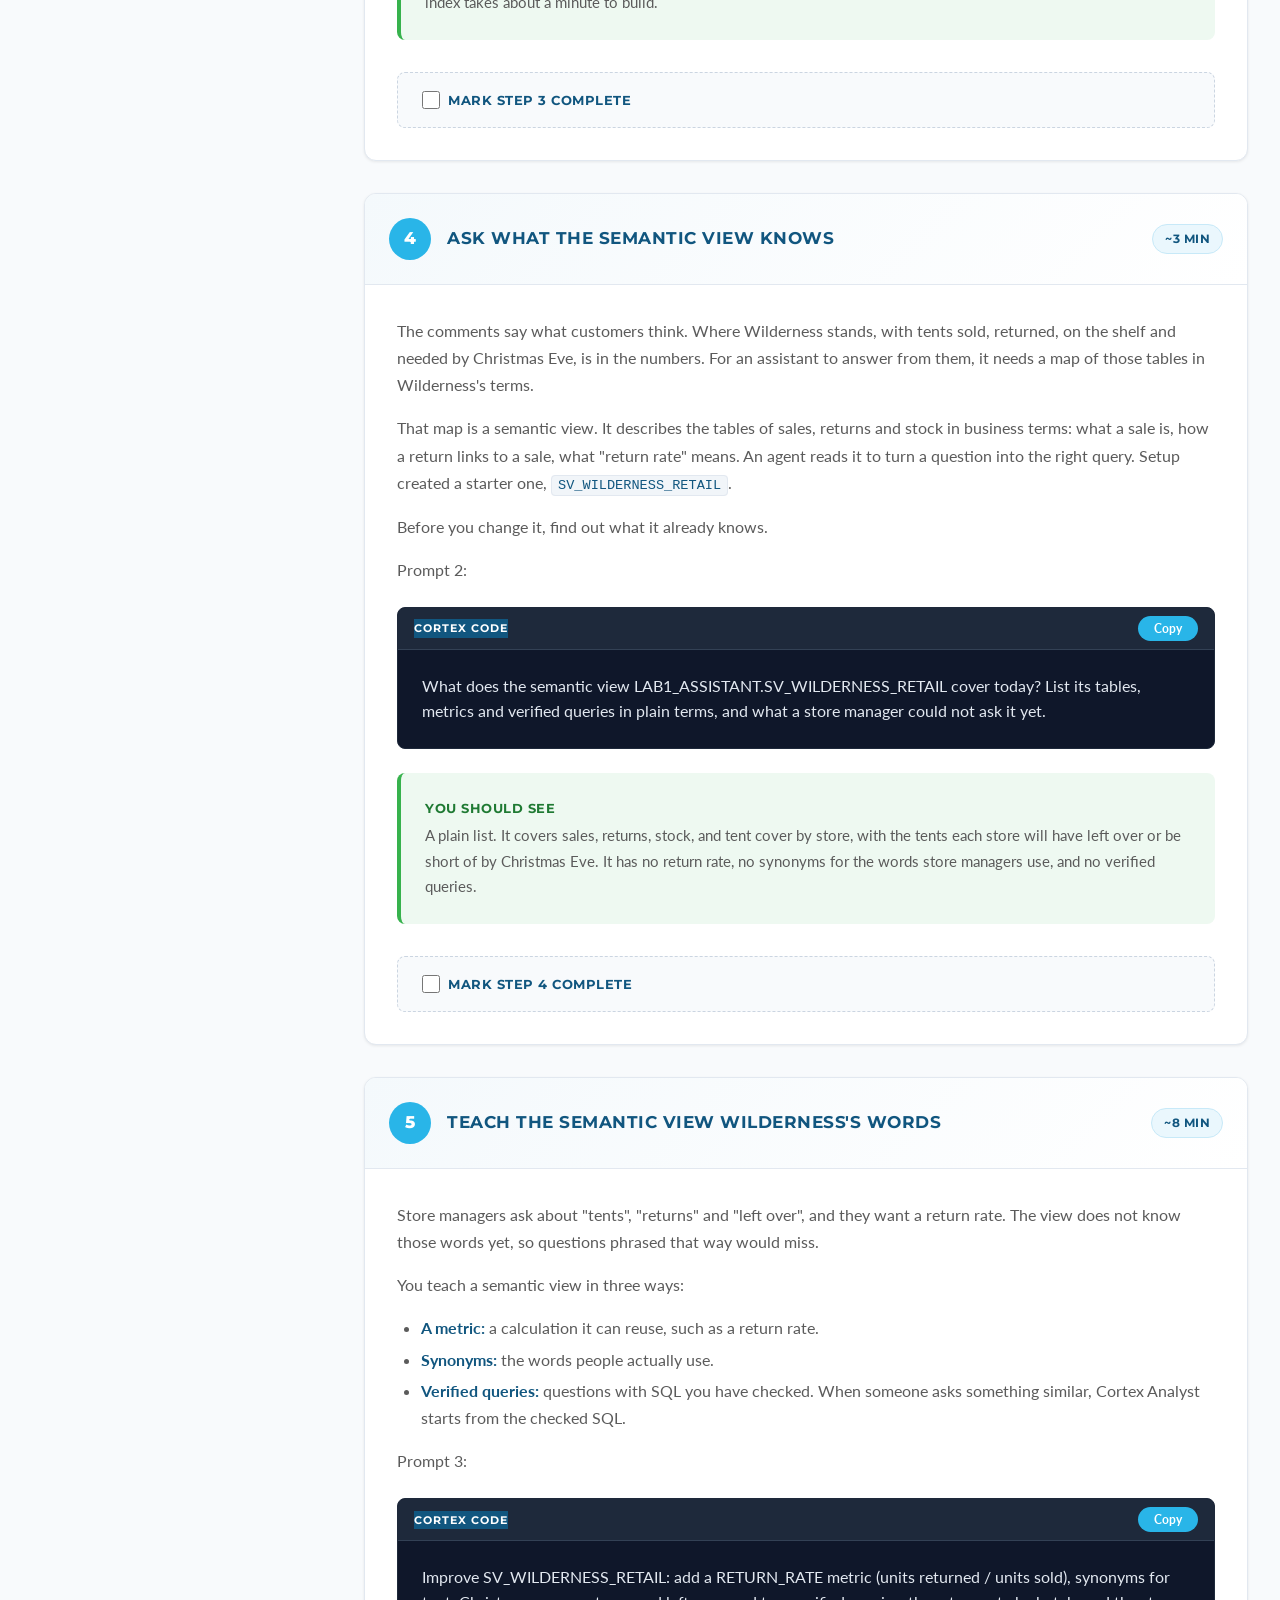
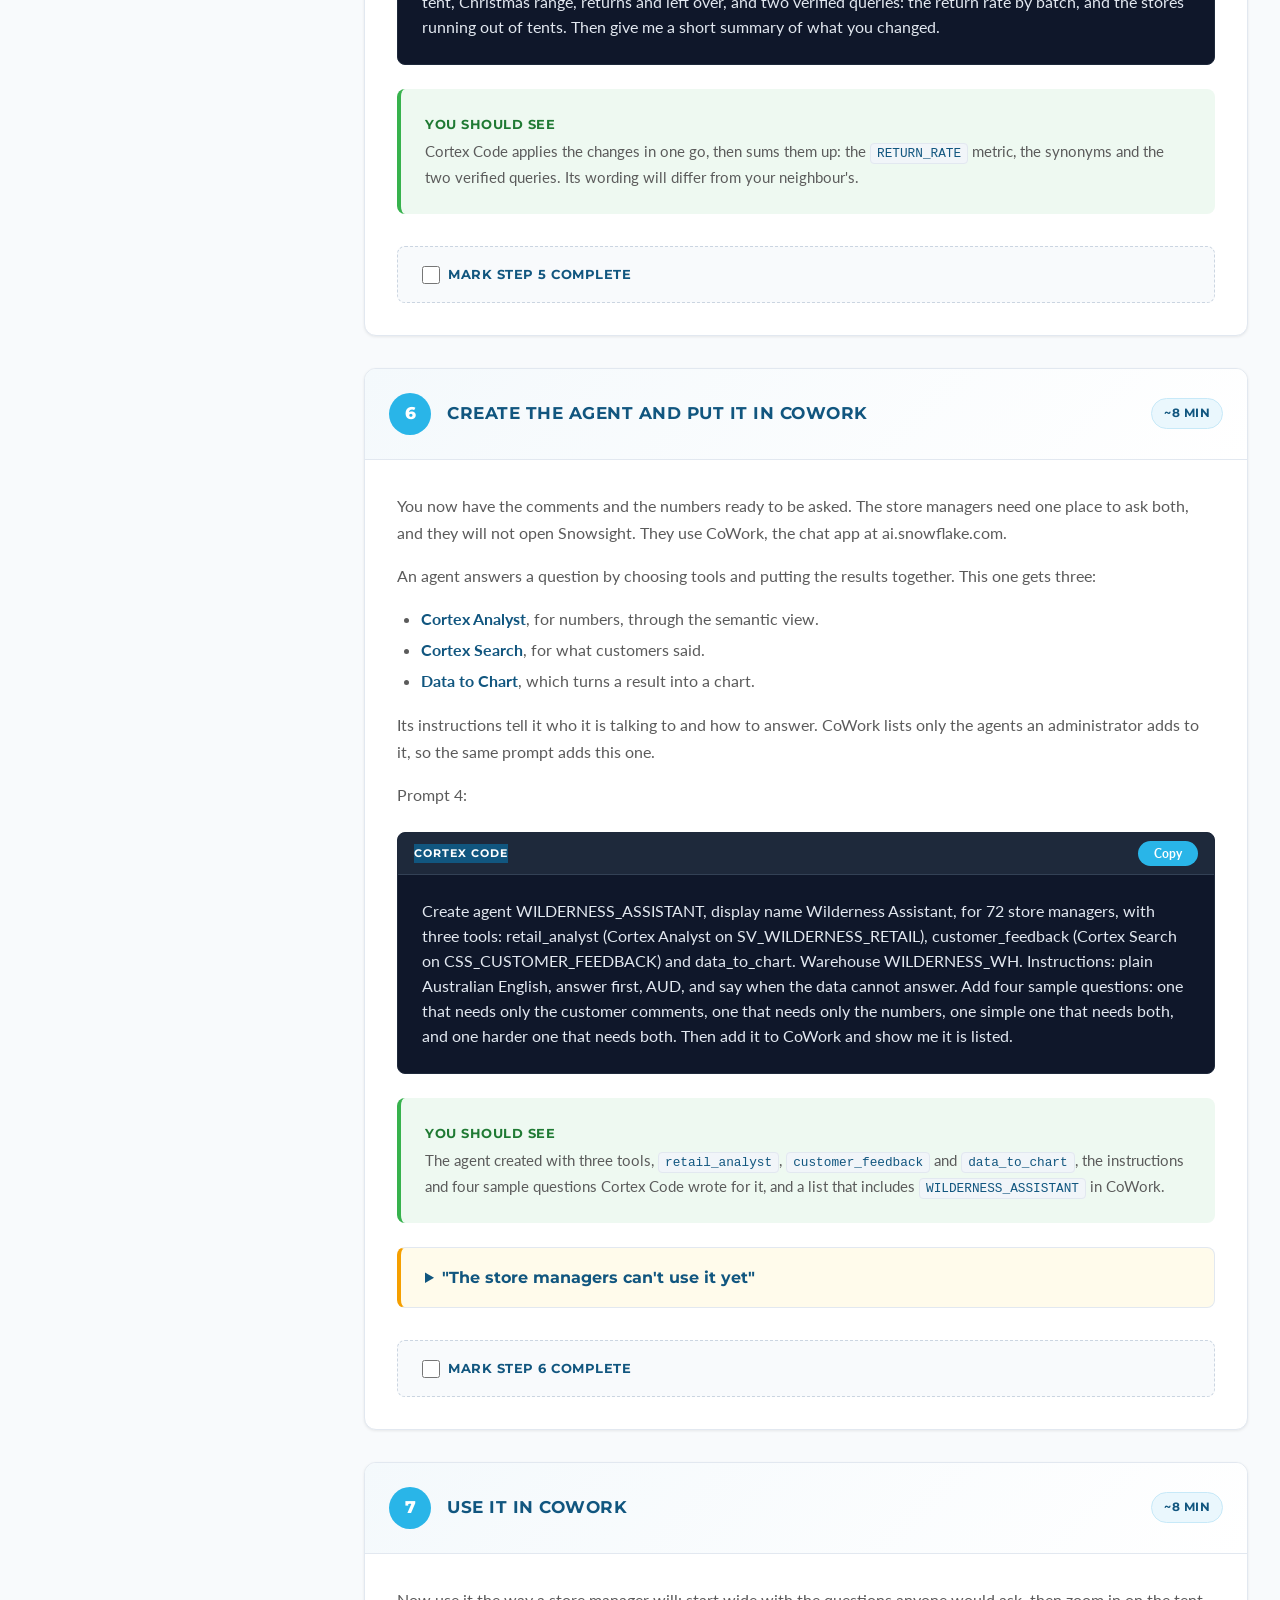
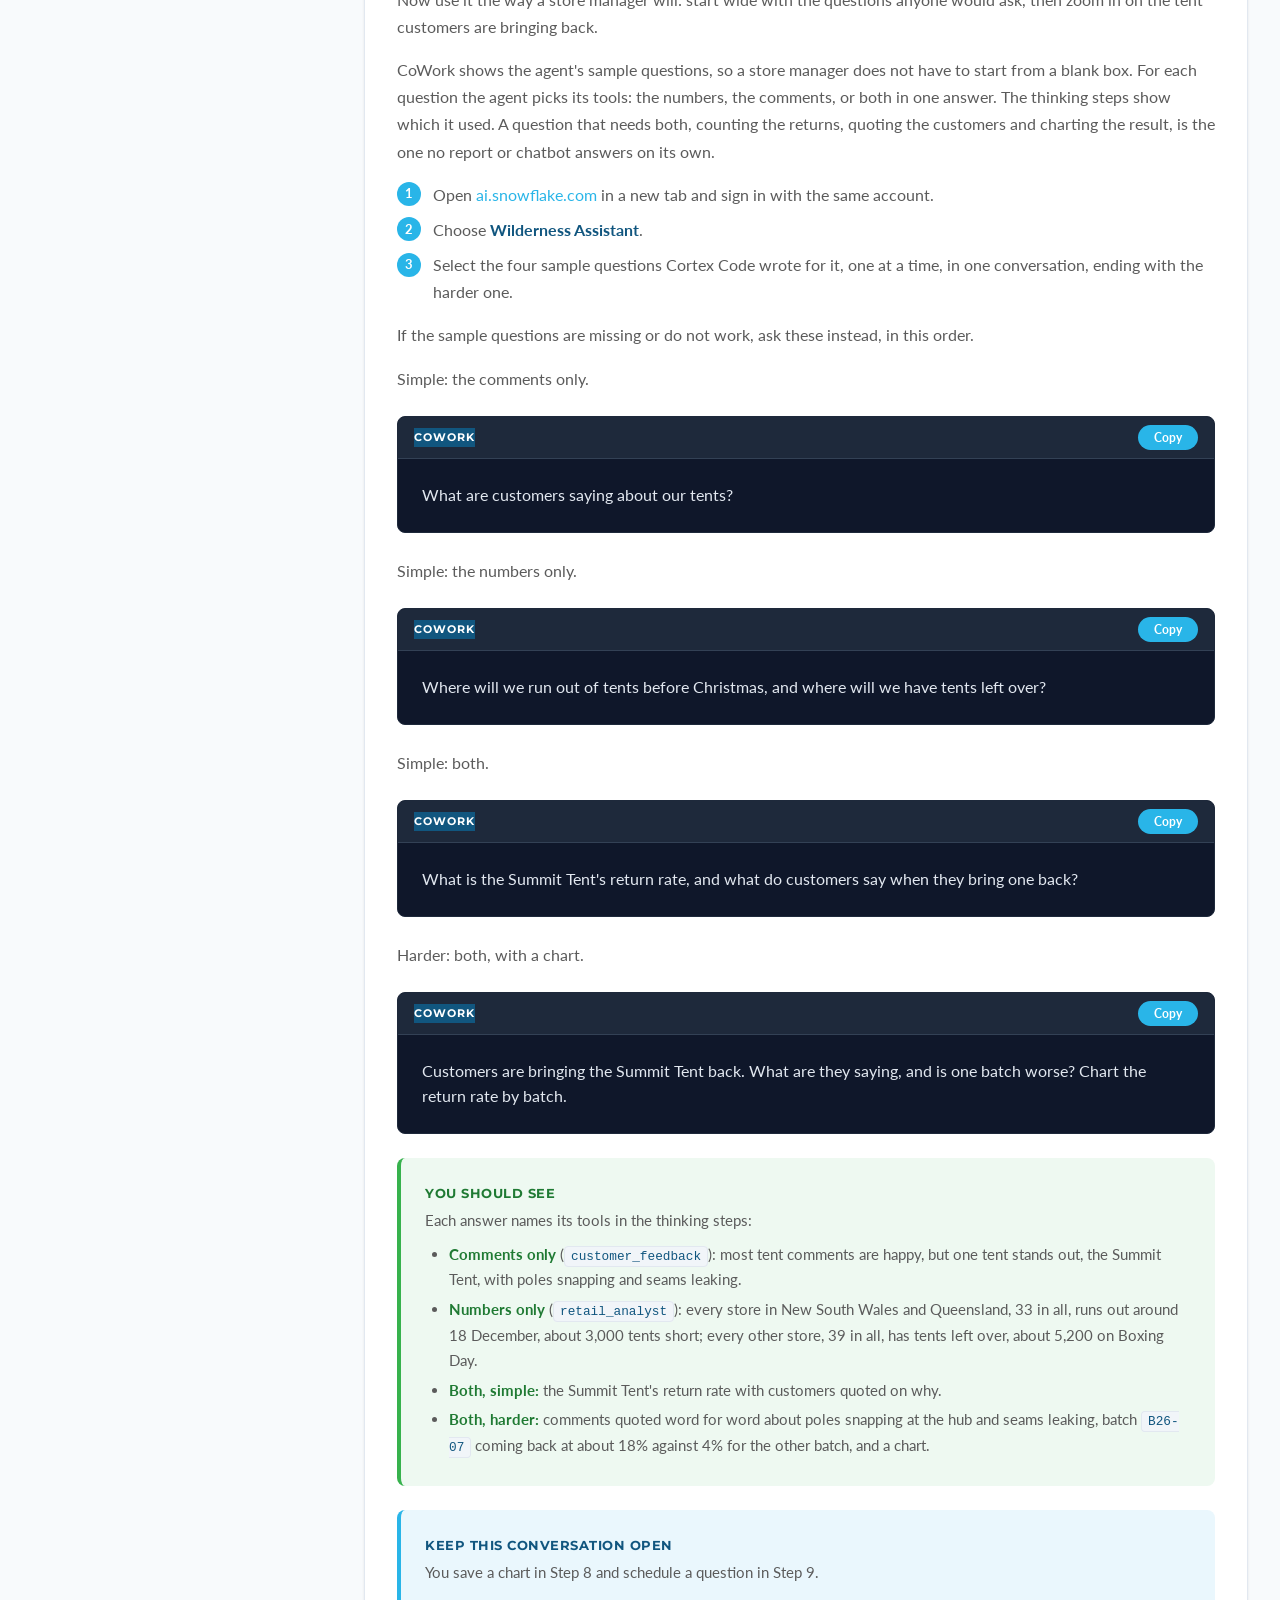
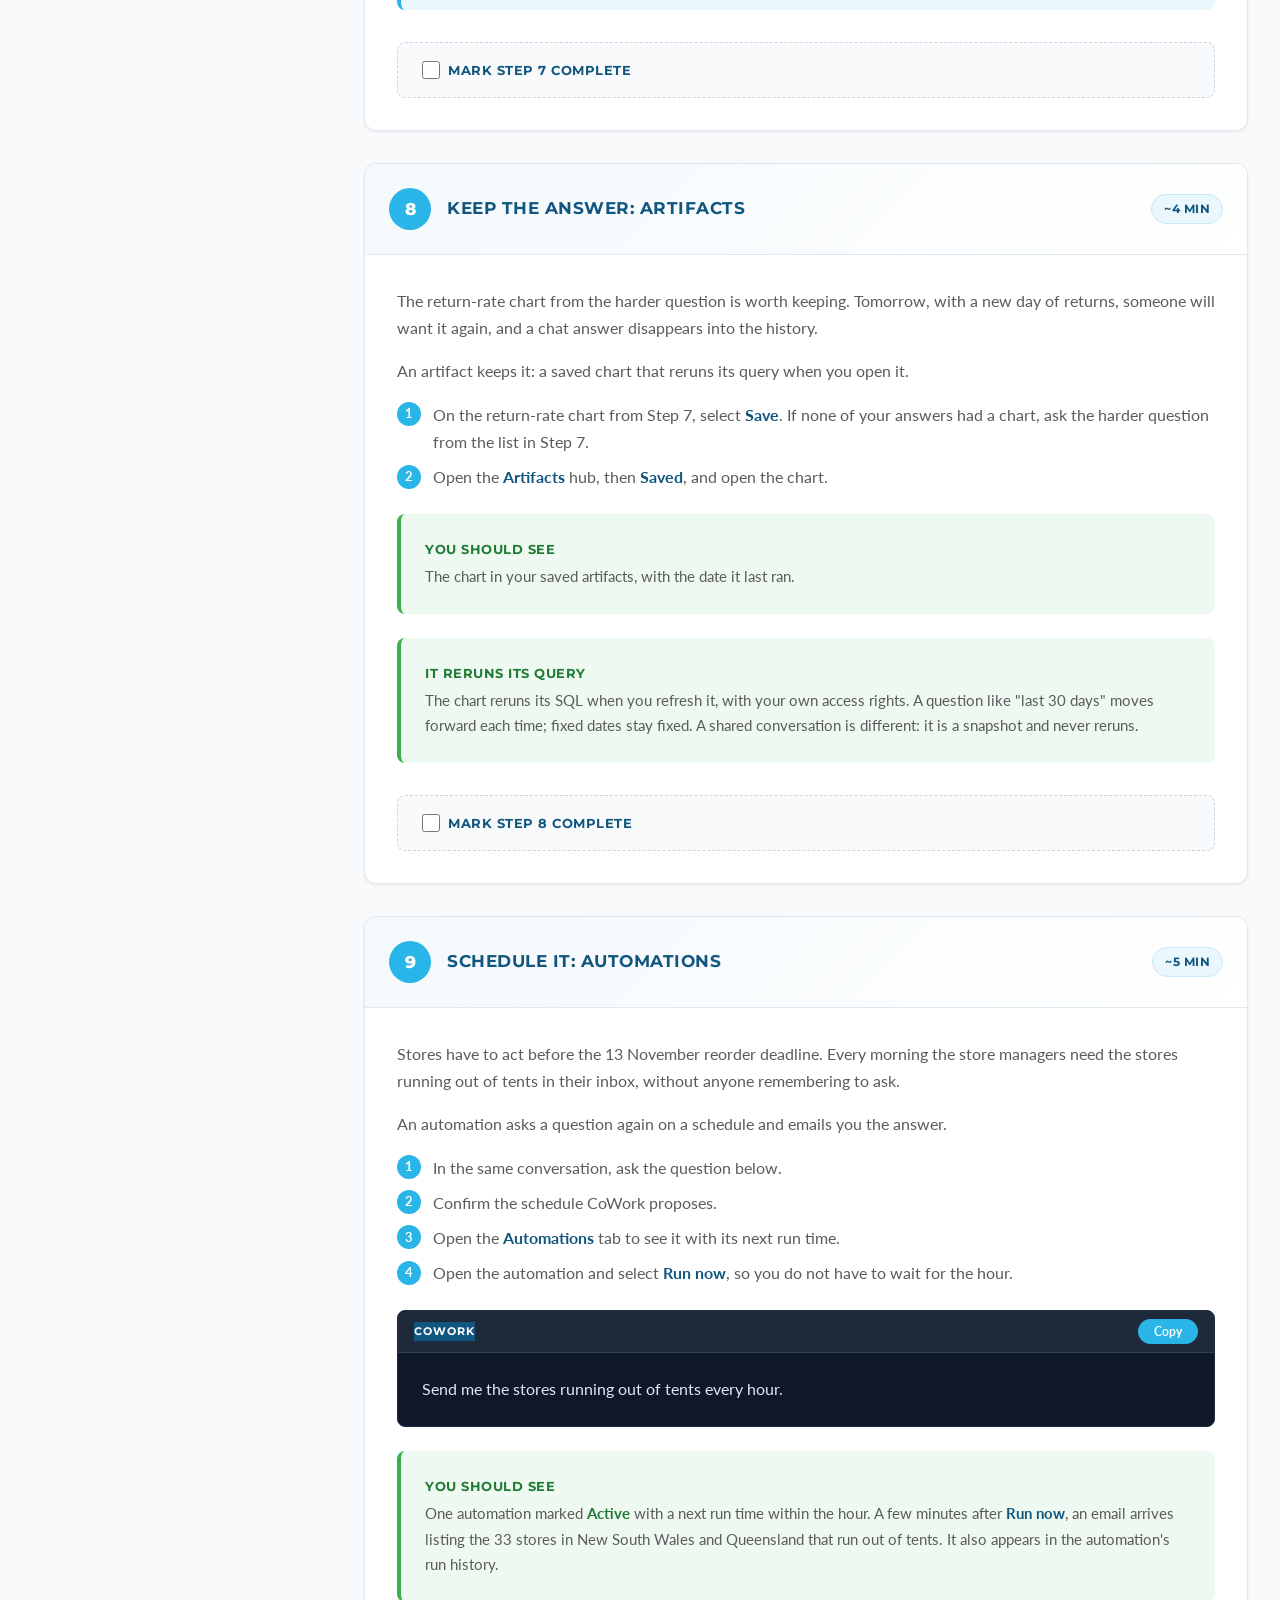
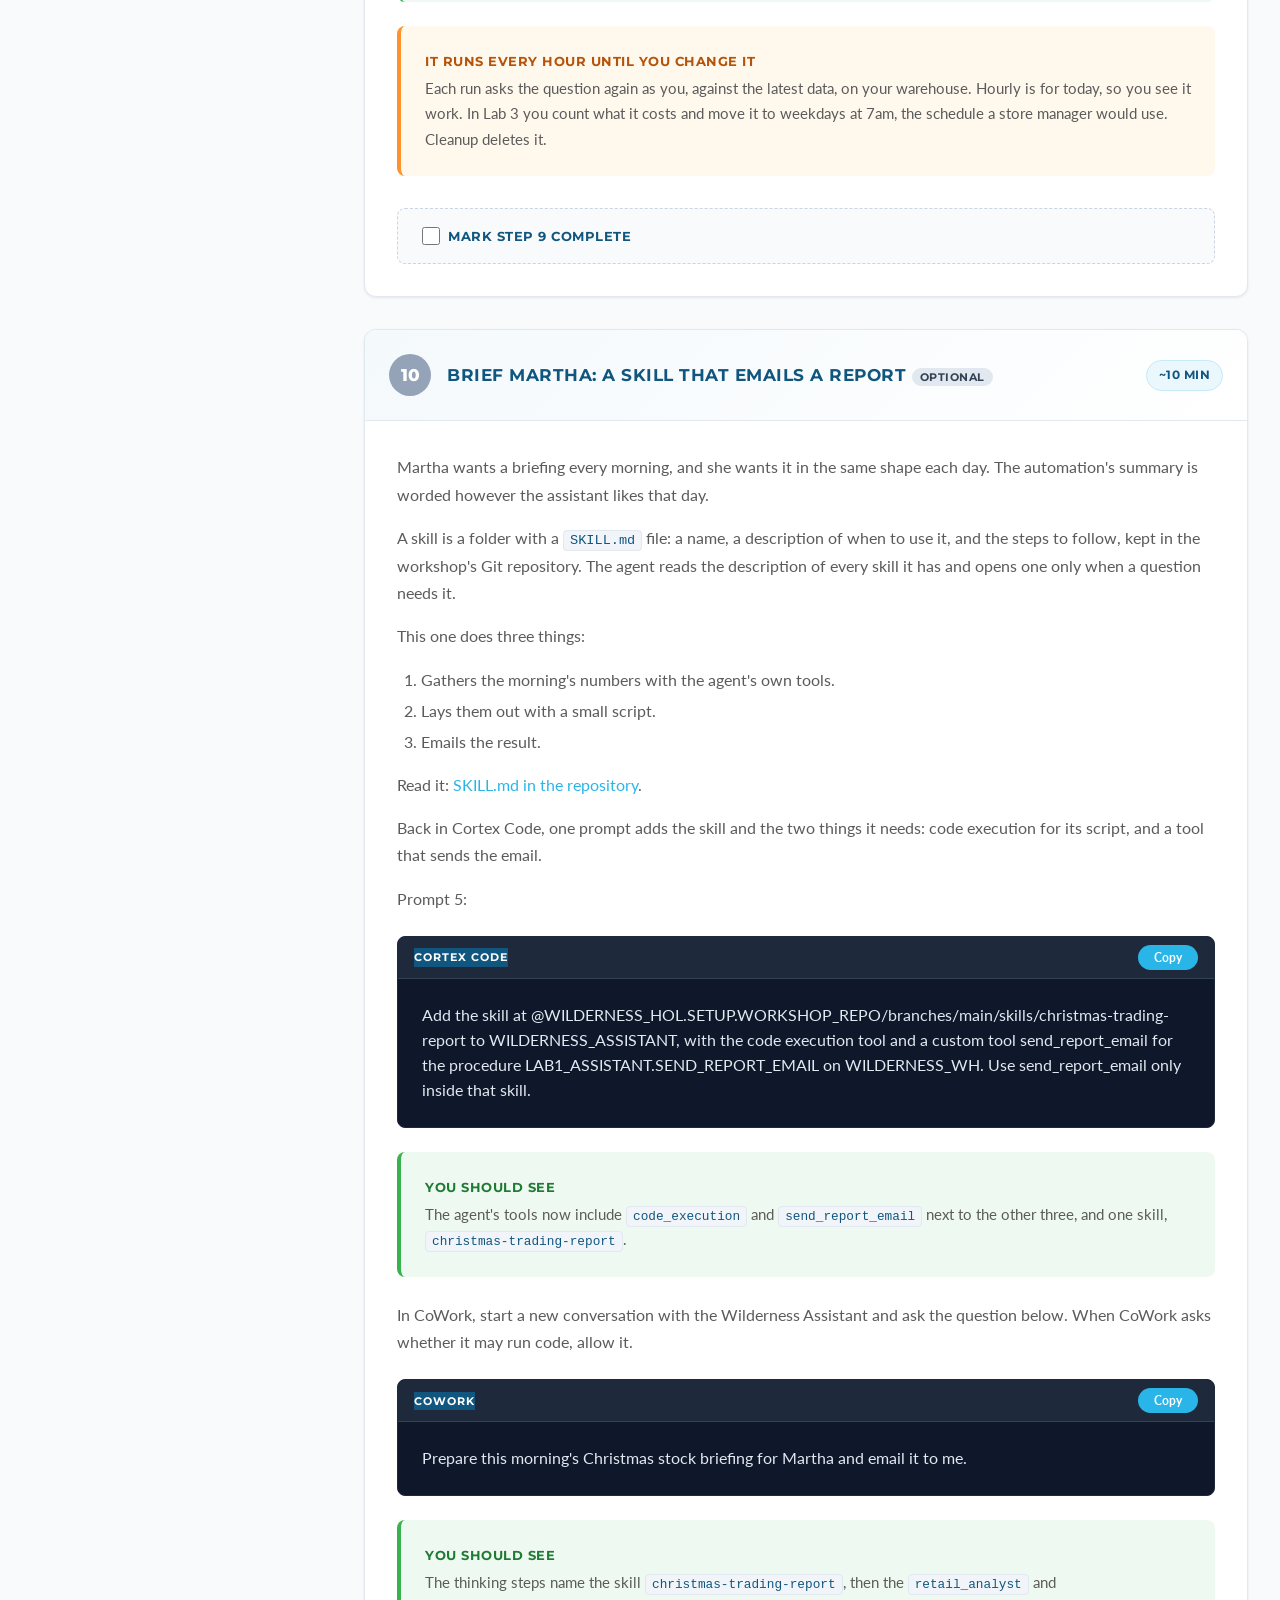
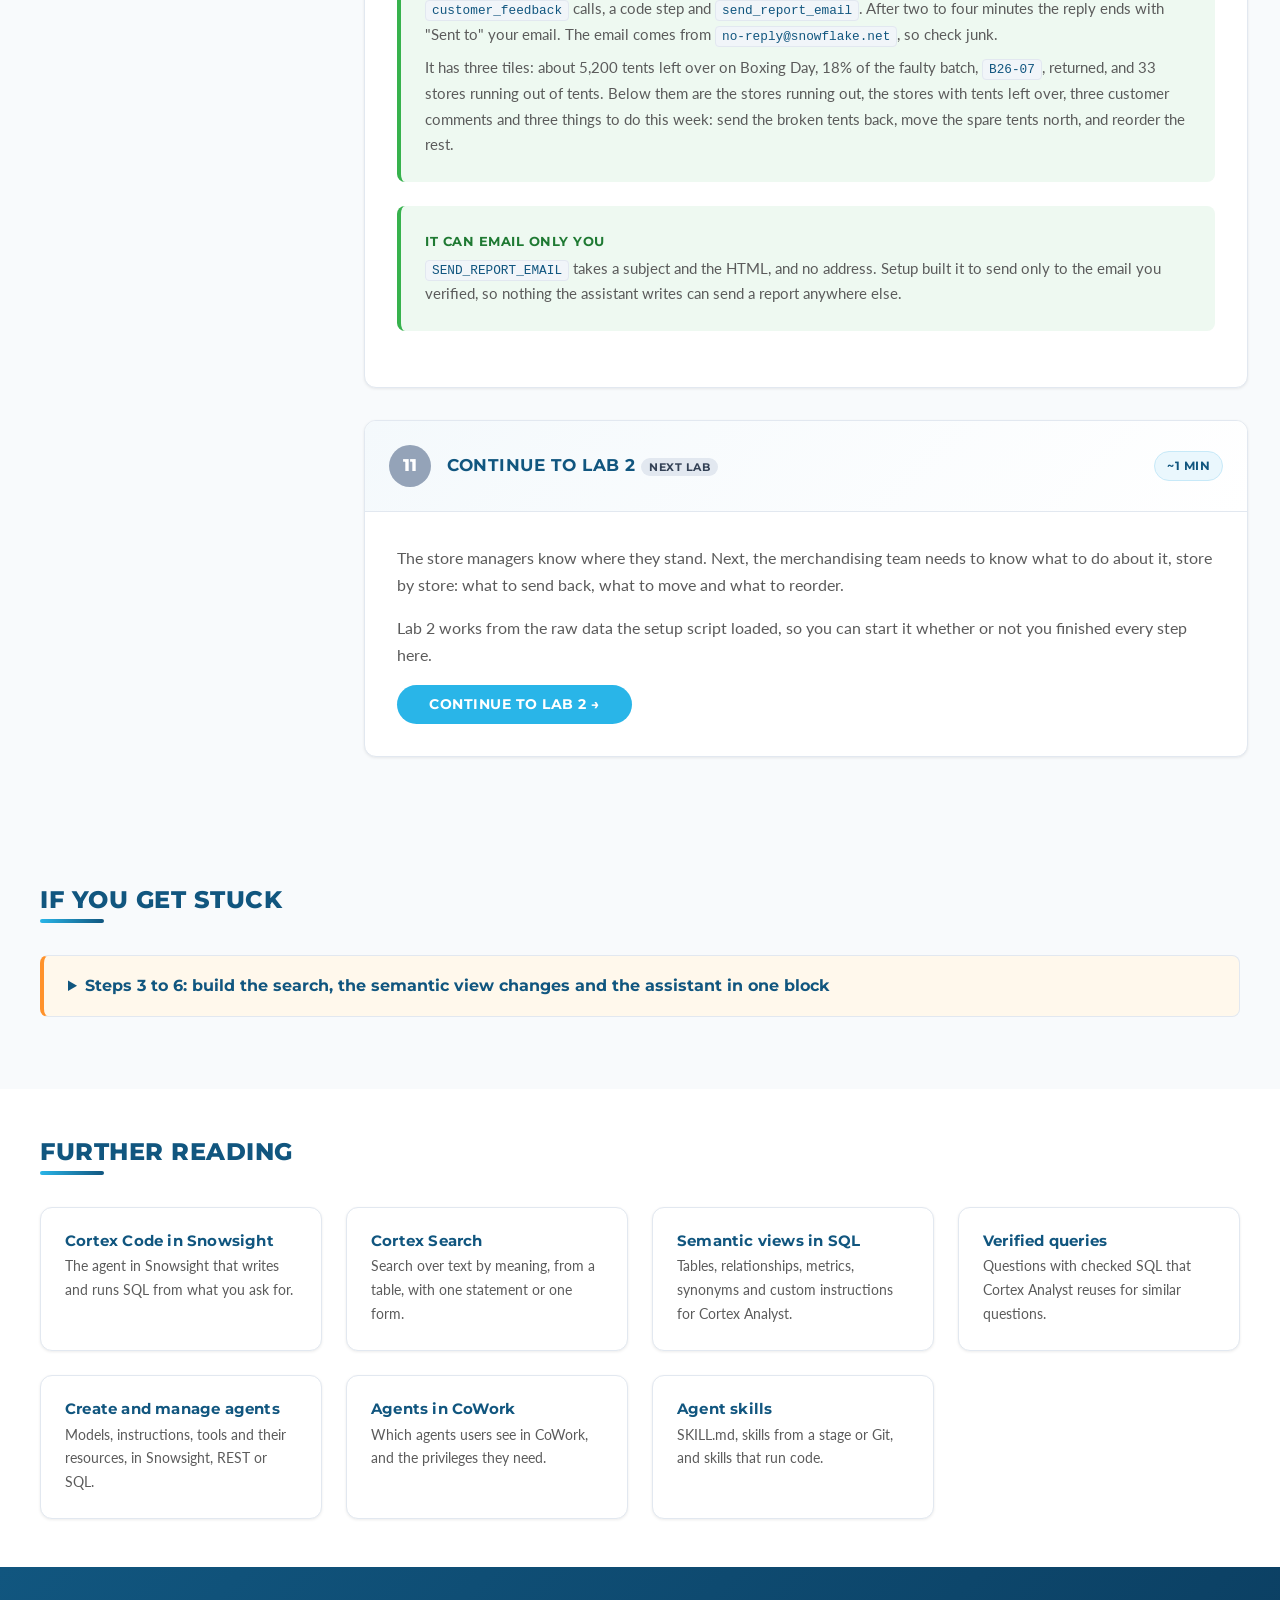
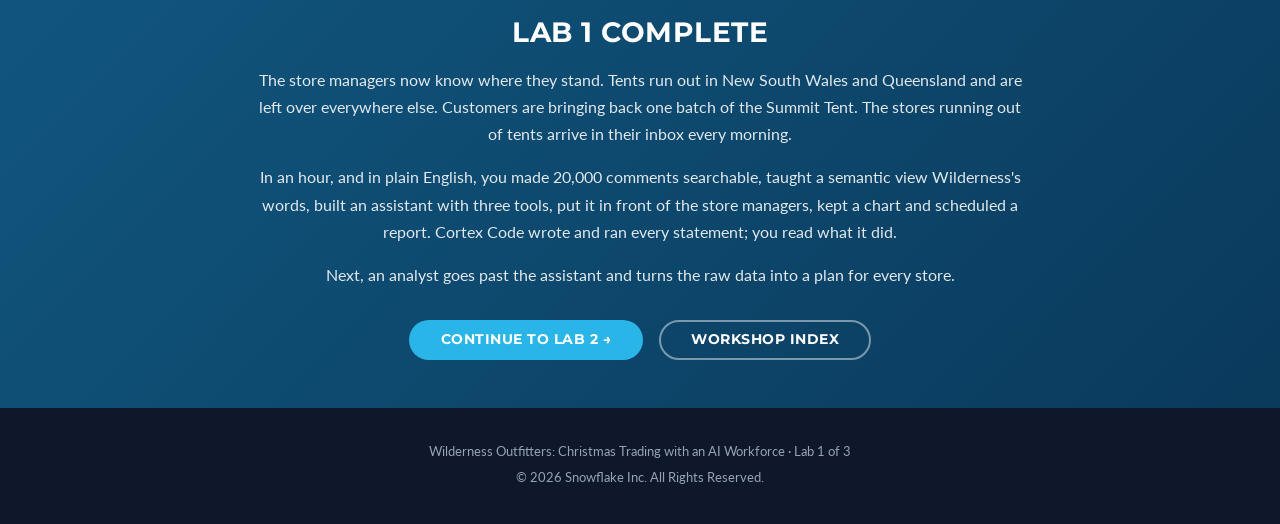
==== commit e8476562: "Lab 3: rebuild as evaluate, fix, promote, then cost and limits Lab 3 now follows the evaluation proc" ====
--- a/lab1_cowork.html
+++ b/lab1_cowork.html
@@ -1308,7 +1308,7 @@
 <details class="callout">
     <summary>"The store managers can't use it yet"</summary>
     <div>
-        <p>Cortex Code may add that store managers need a role with access to the agent and its tools. That is right, and you do not need it today: you sign in as <code>ACCOUNTADMIN</code>, so the agent is yours to use in CoWork straight away. The technical track builds the store-manager role in Lab 3.</p>
+        <p>Cortex Code may add that store managers need a role with access to the agent and its tools. That is right, and you do not need it today: you sign in as <code>ACCOUNTADMIN</code>, so the agent is yours to use in CoWork straight away. A store-manager role with only the access it needs is the next step before go-live.</p>
     </div>
 </details>
         <label class="completion-checkbox"><input type="checkbox" data-step="6"> Mark step 6 complete</label>
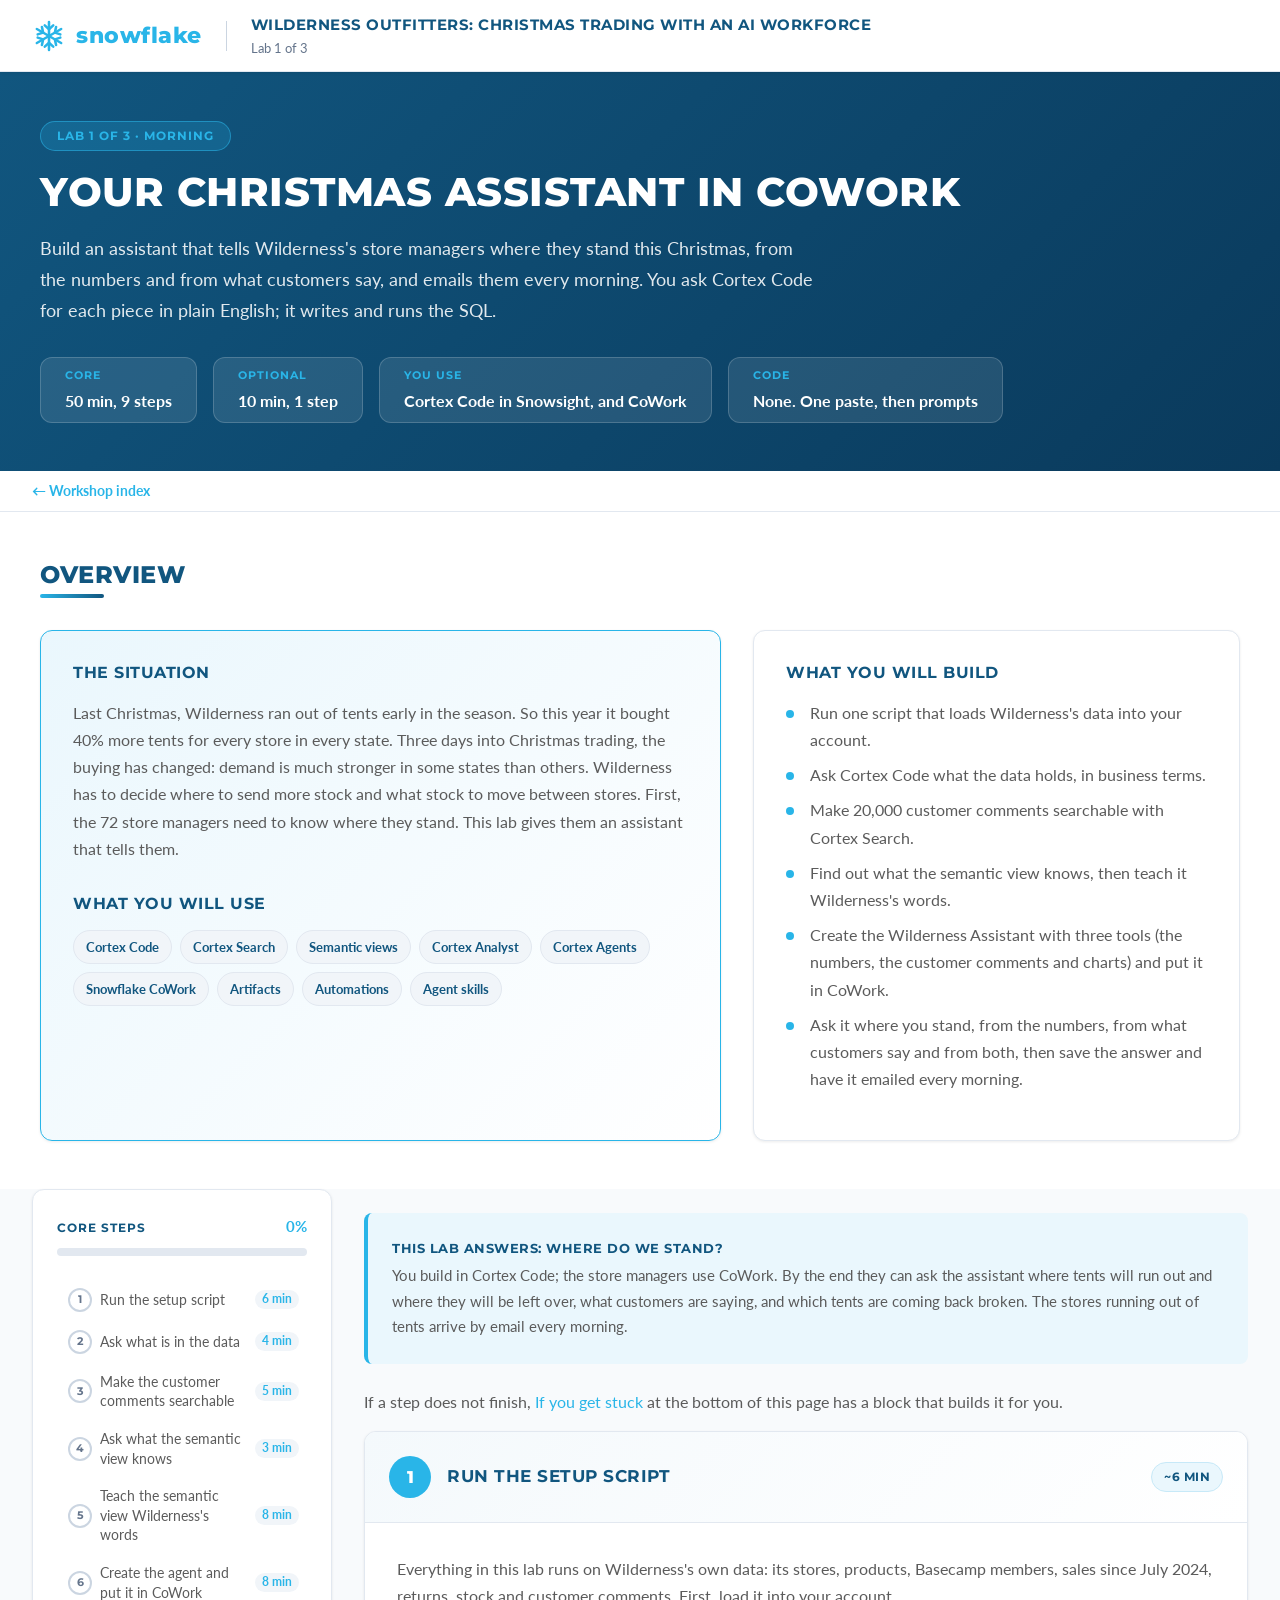
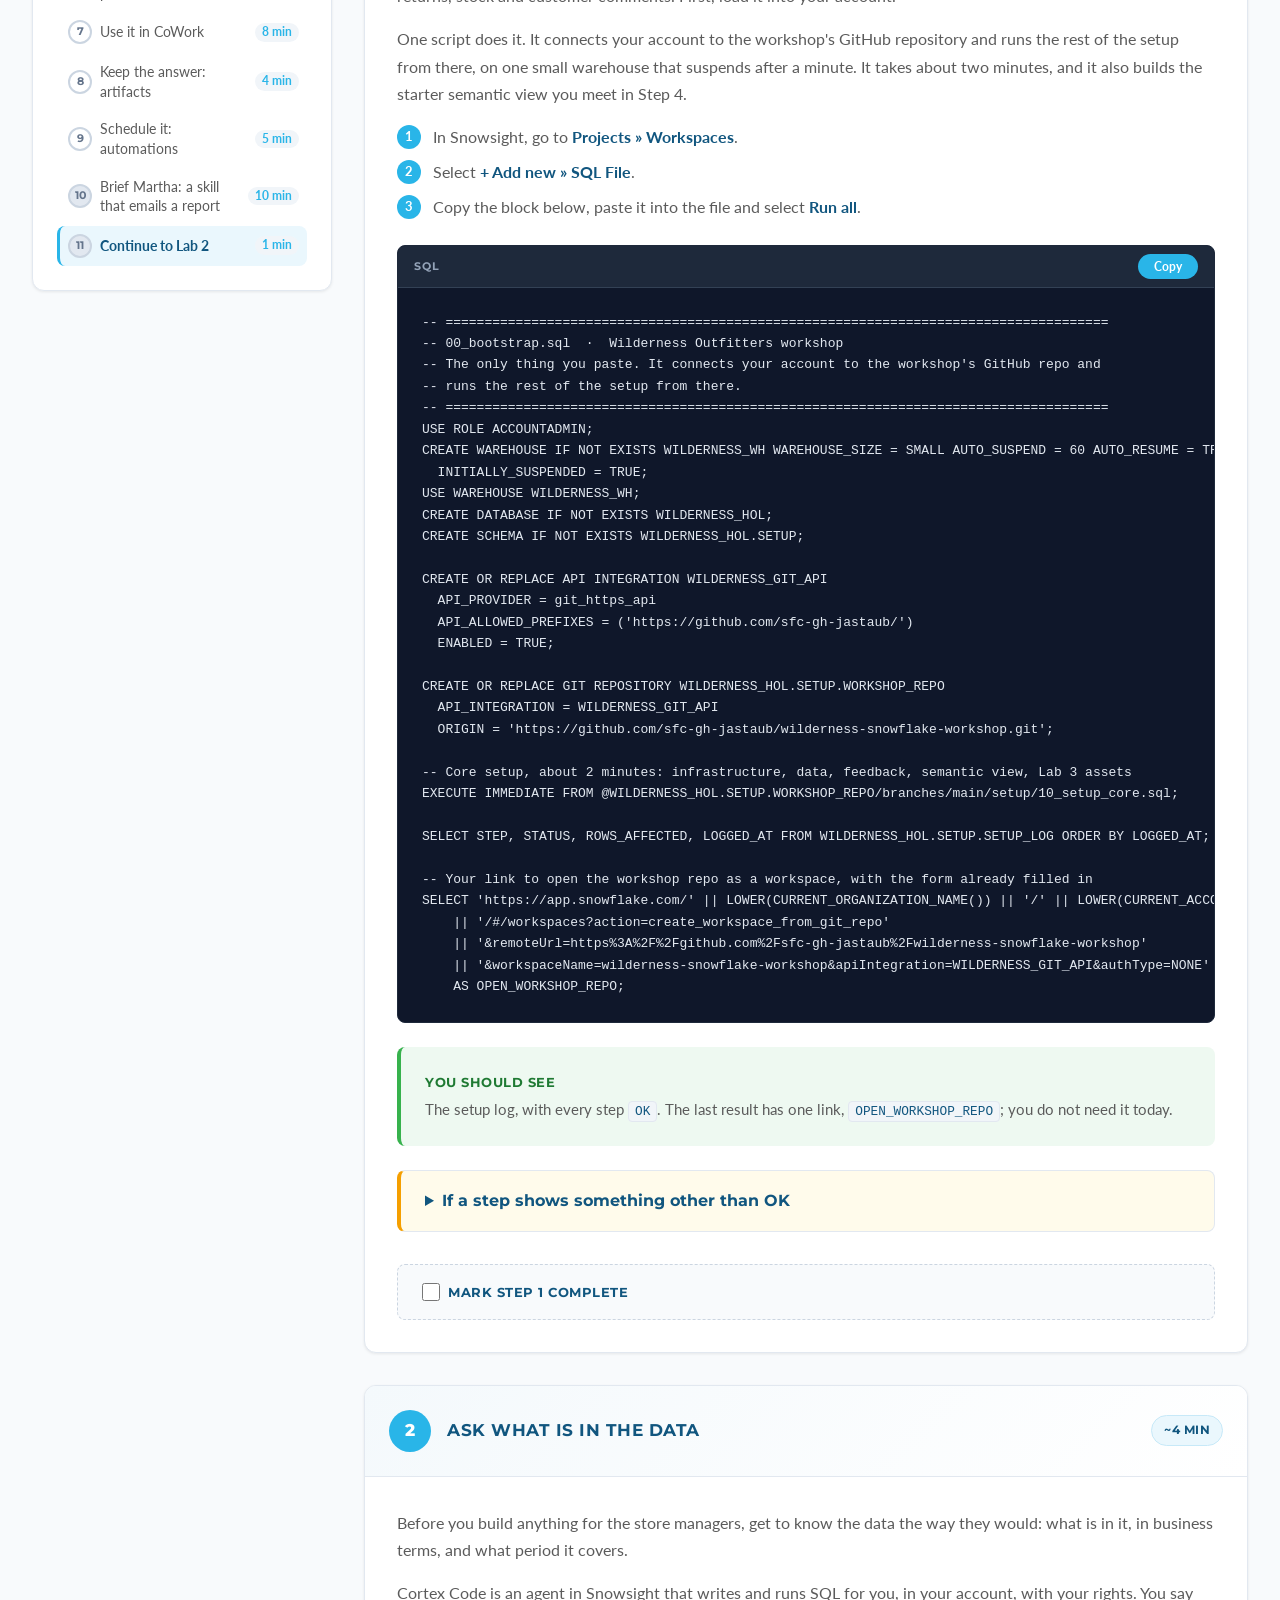
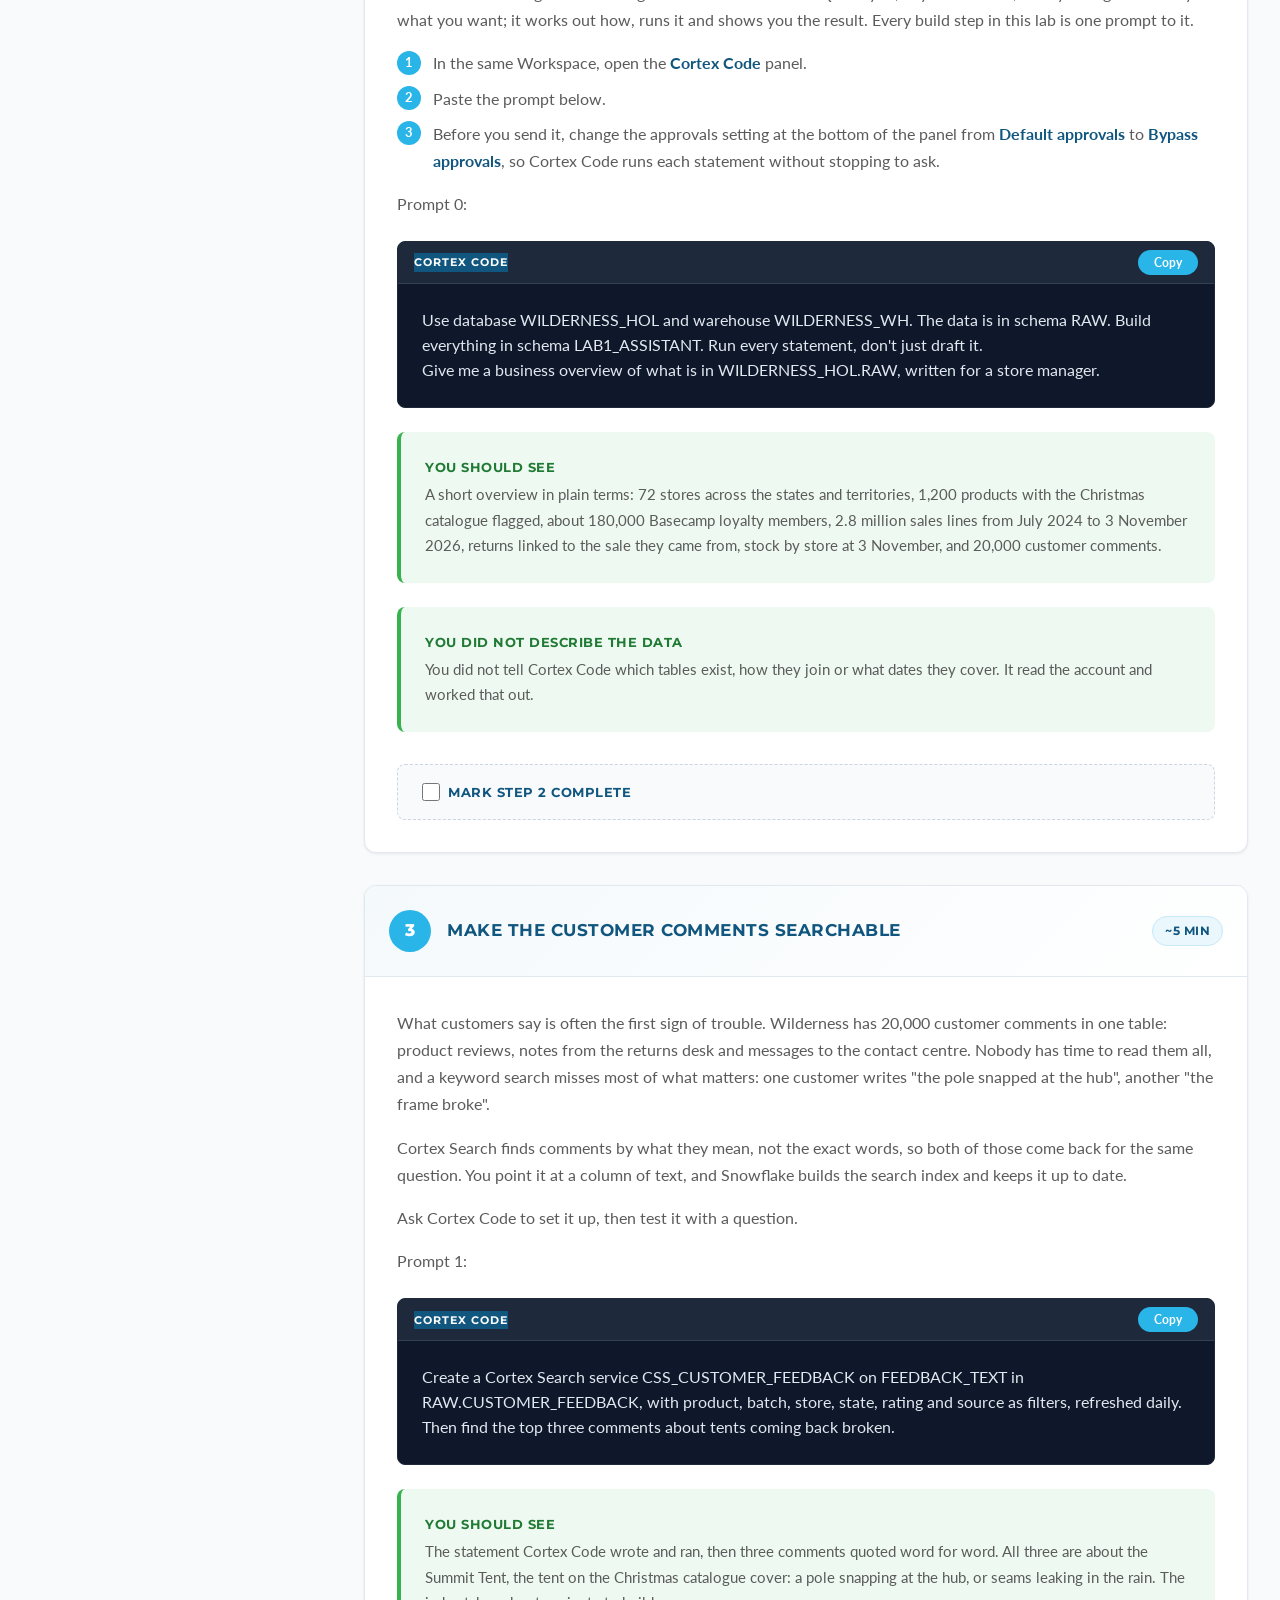
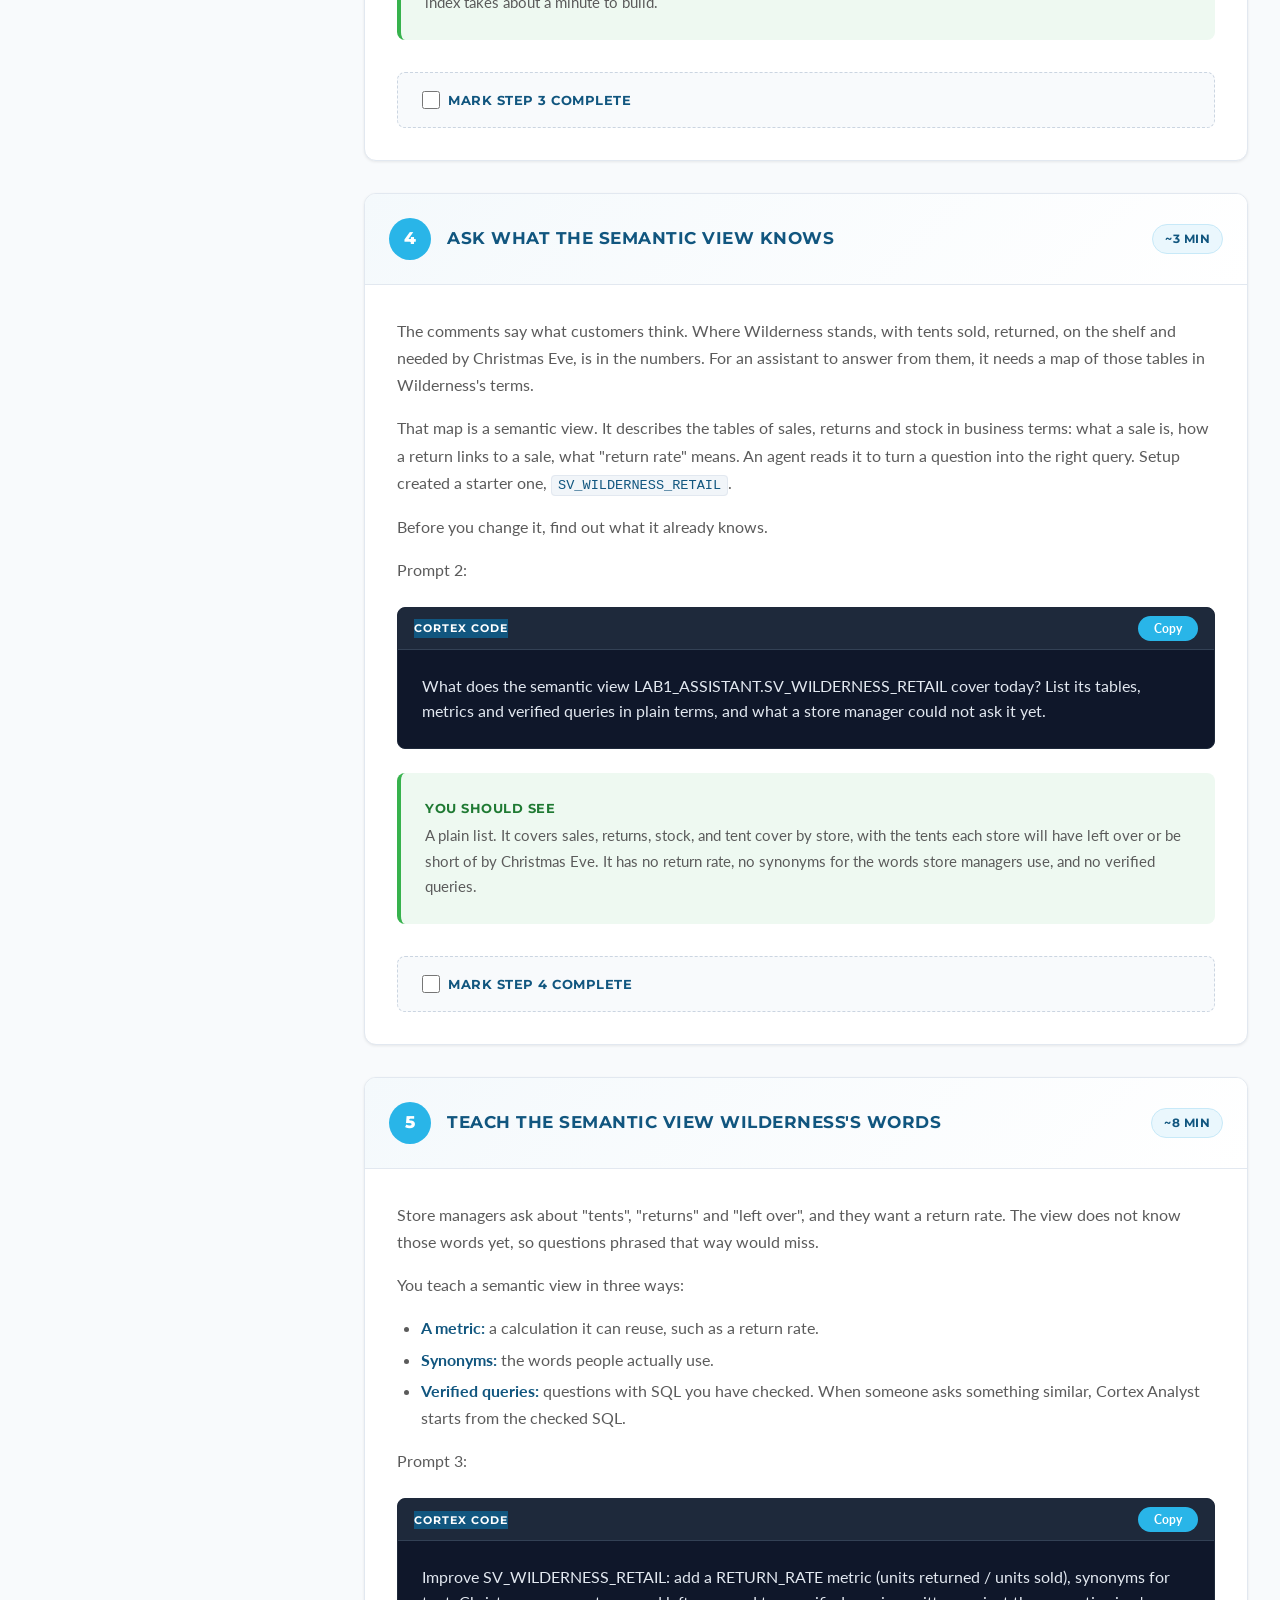
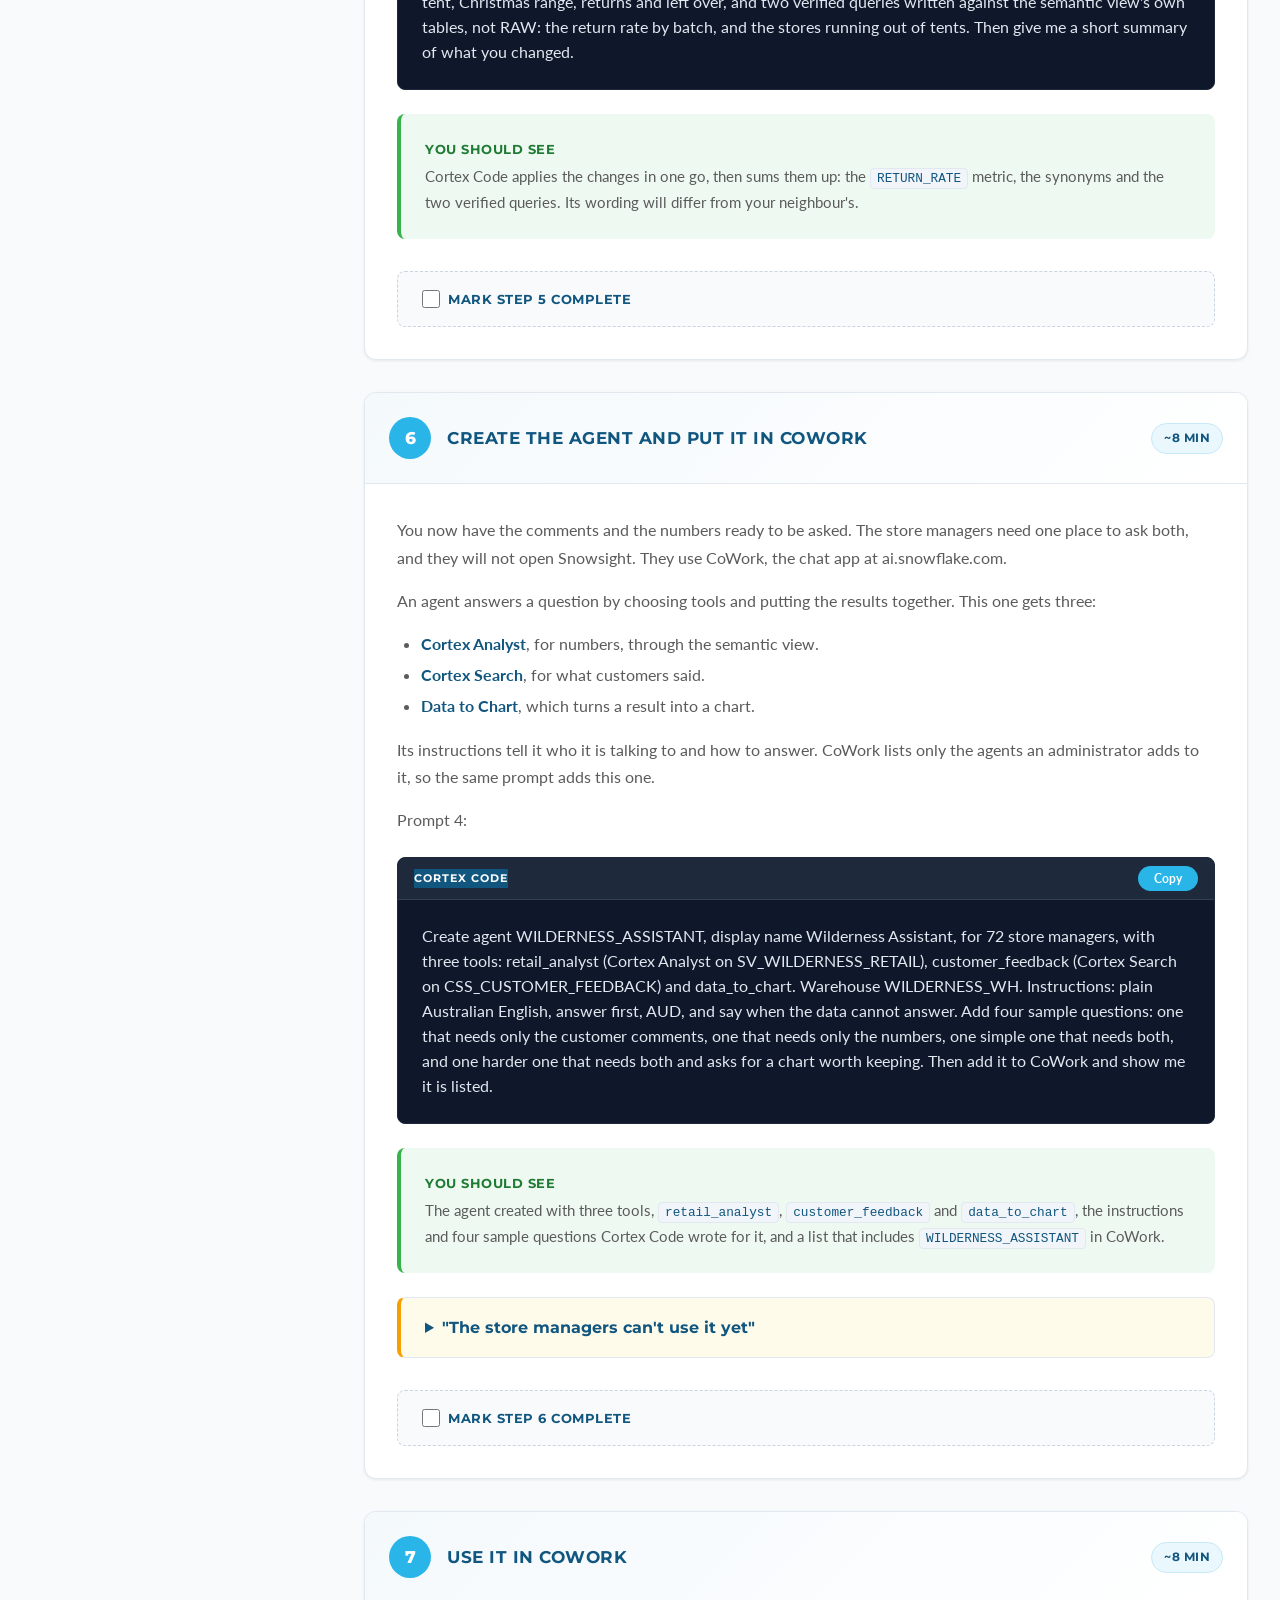
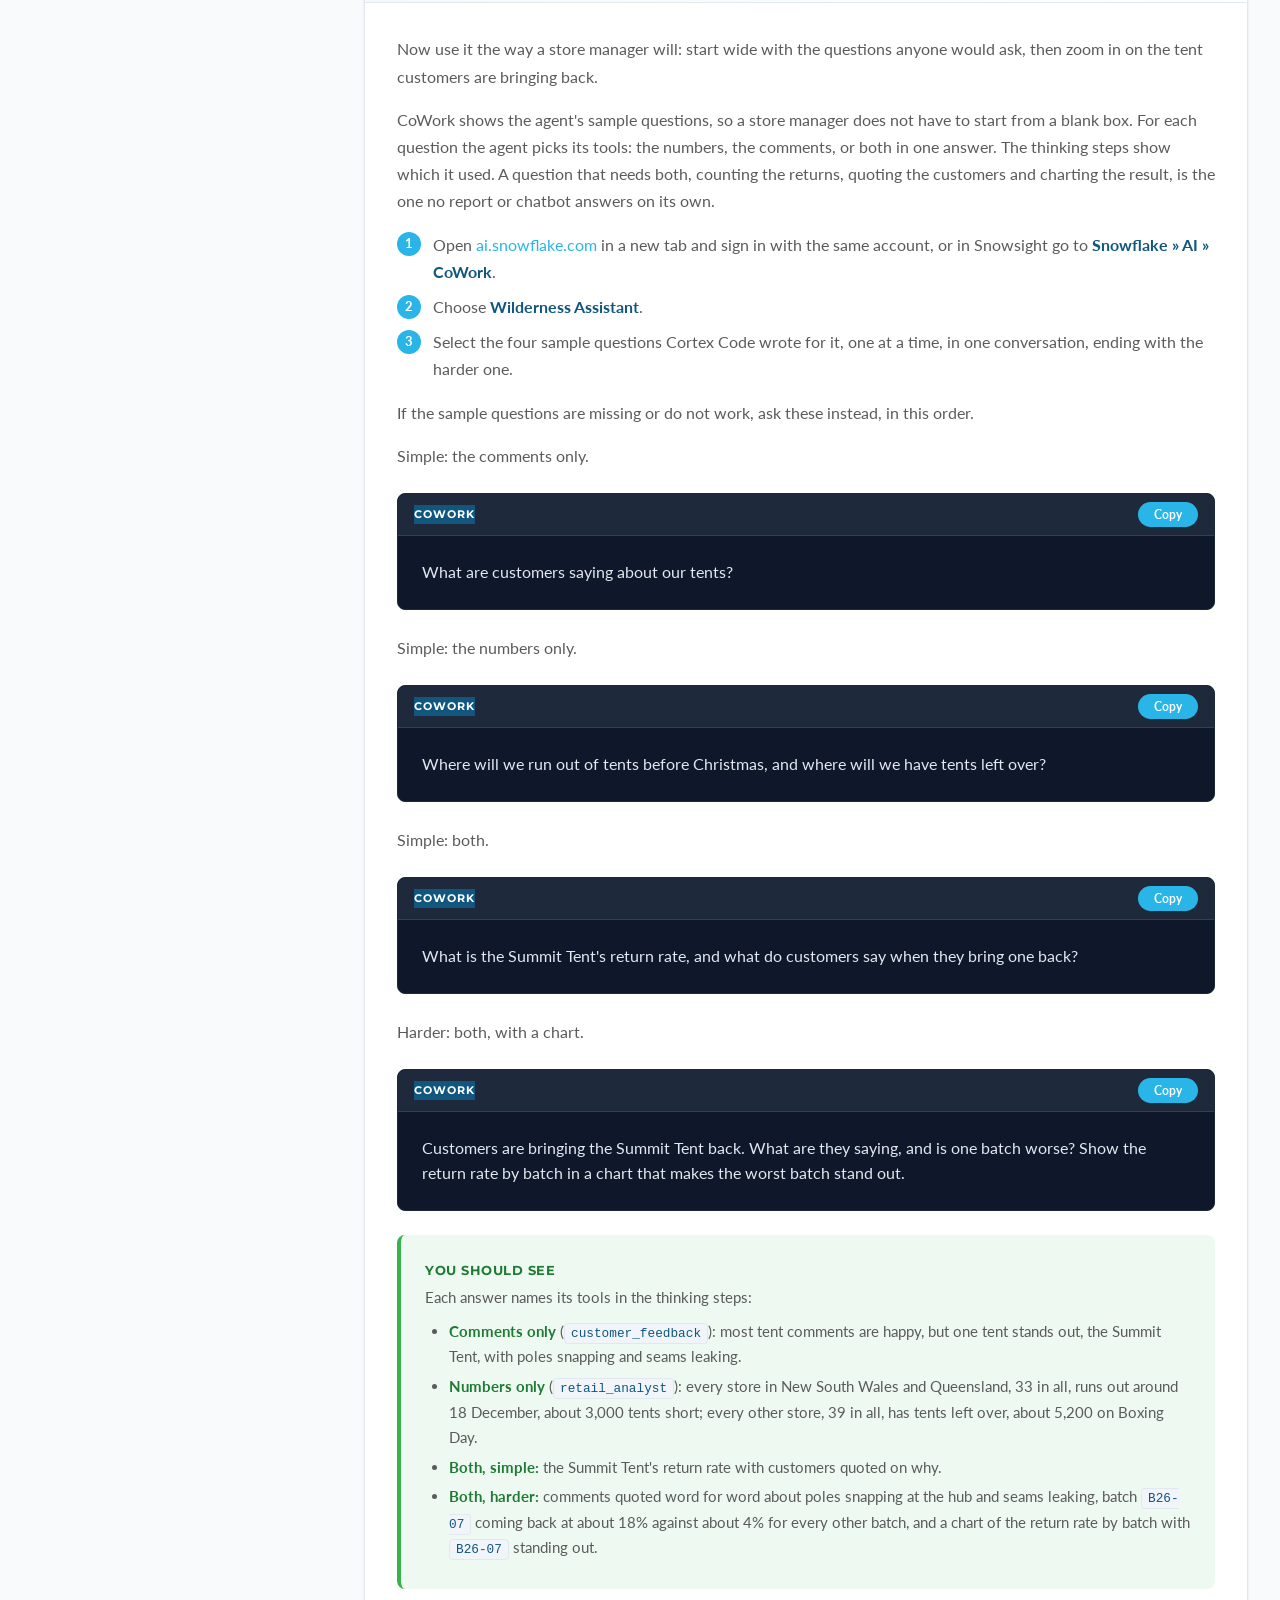
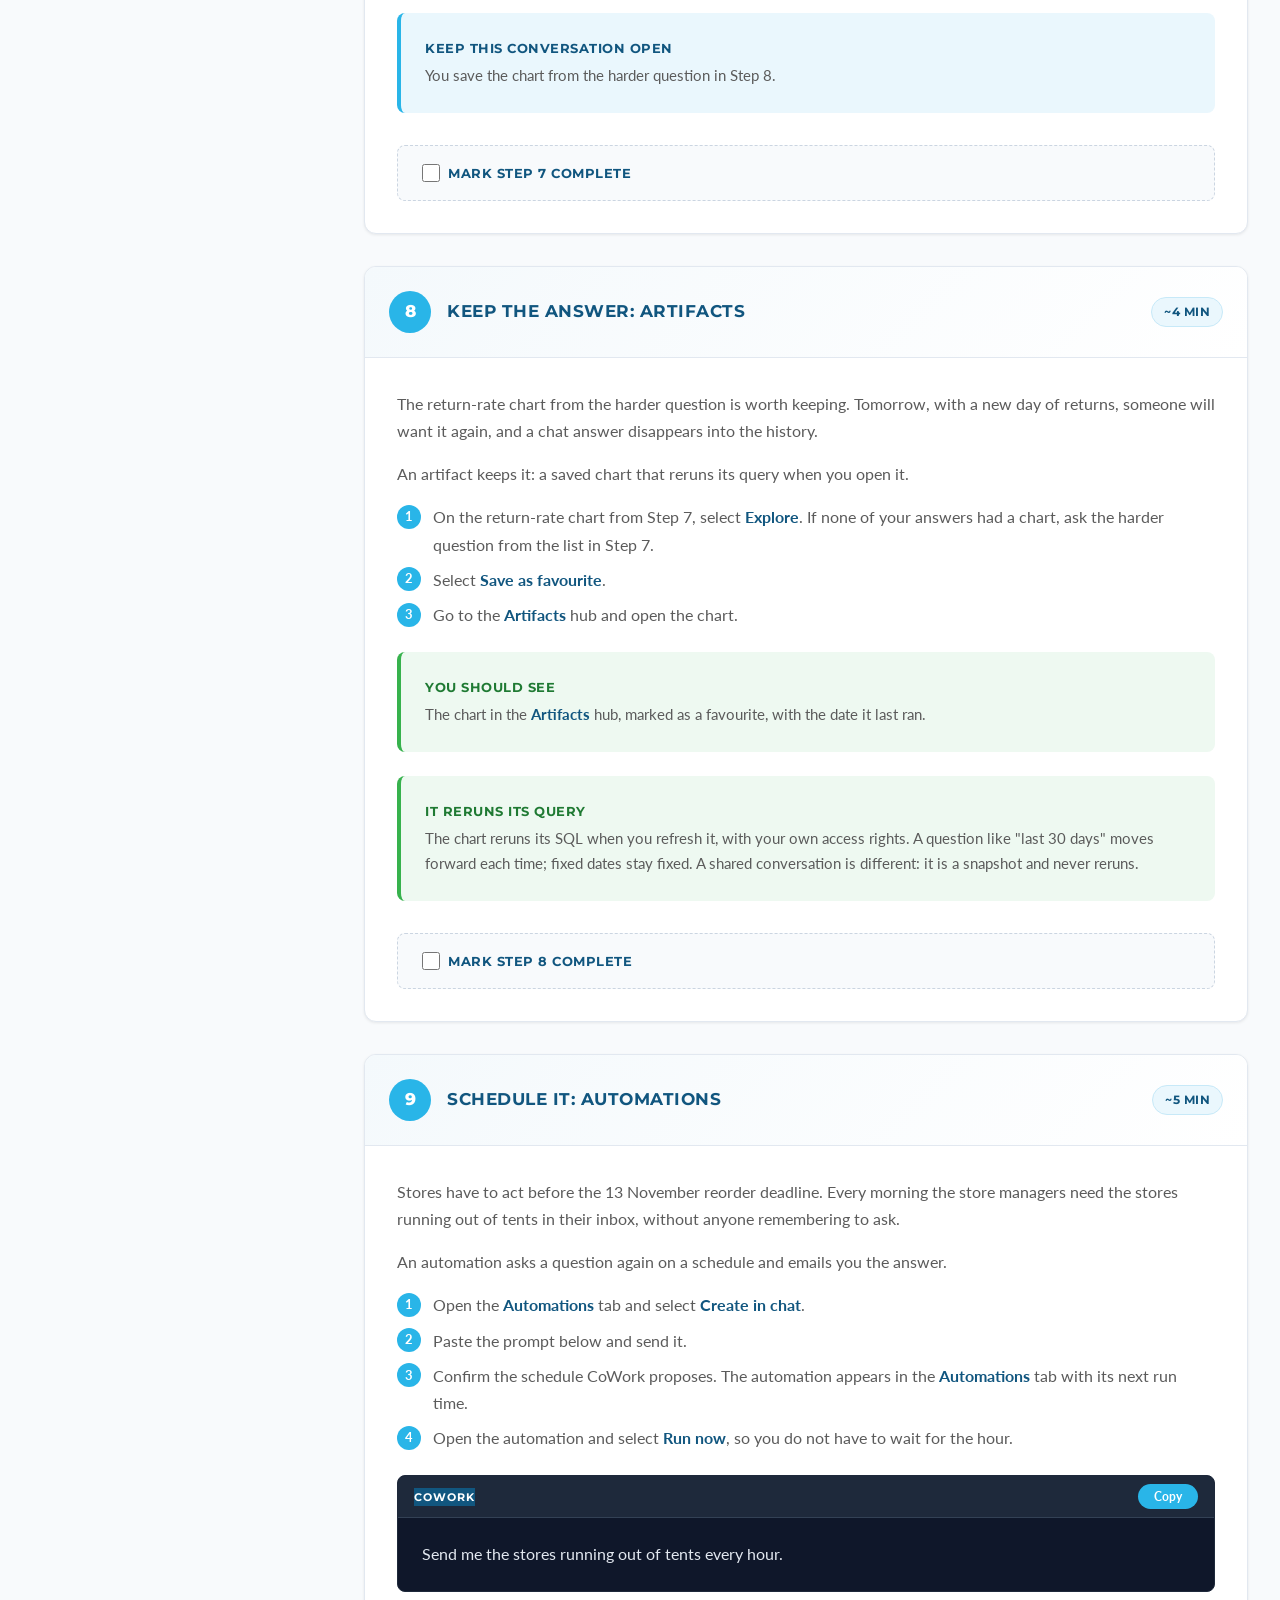
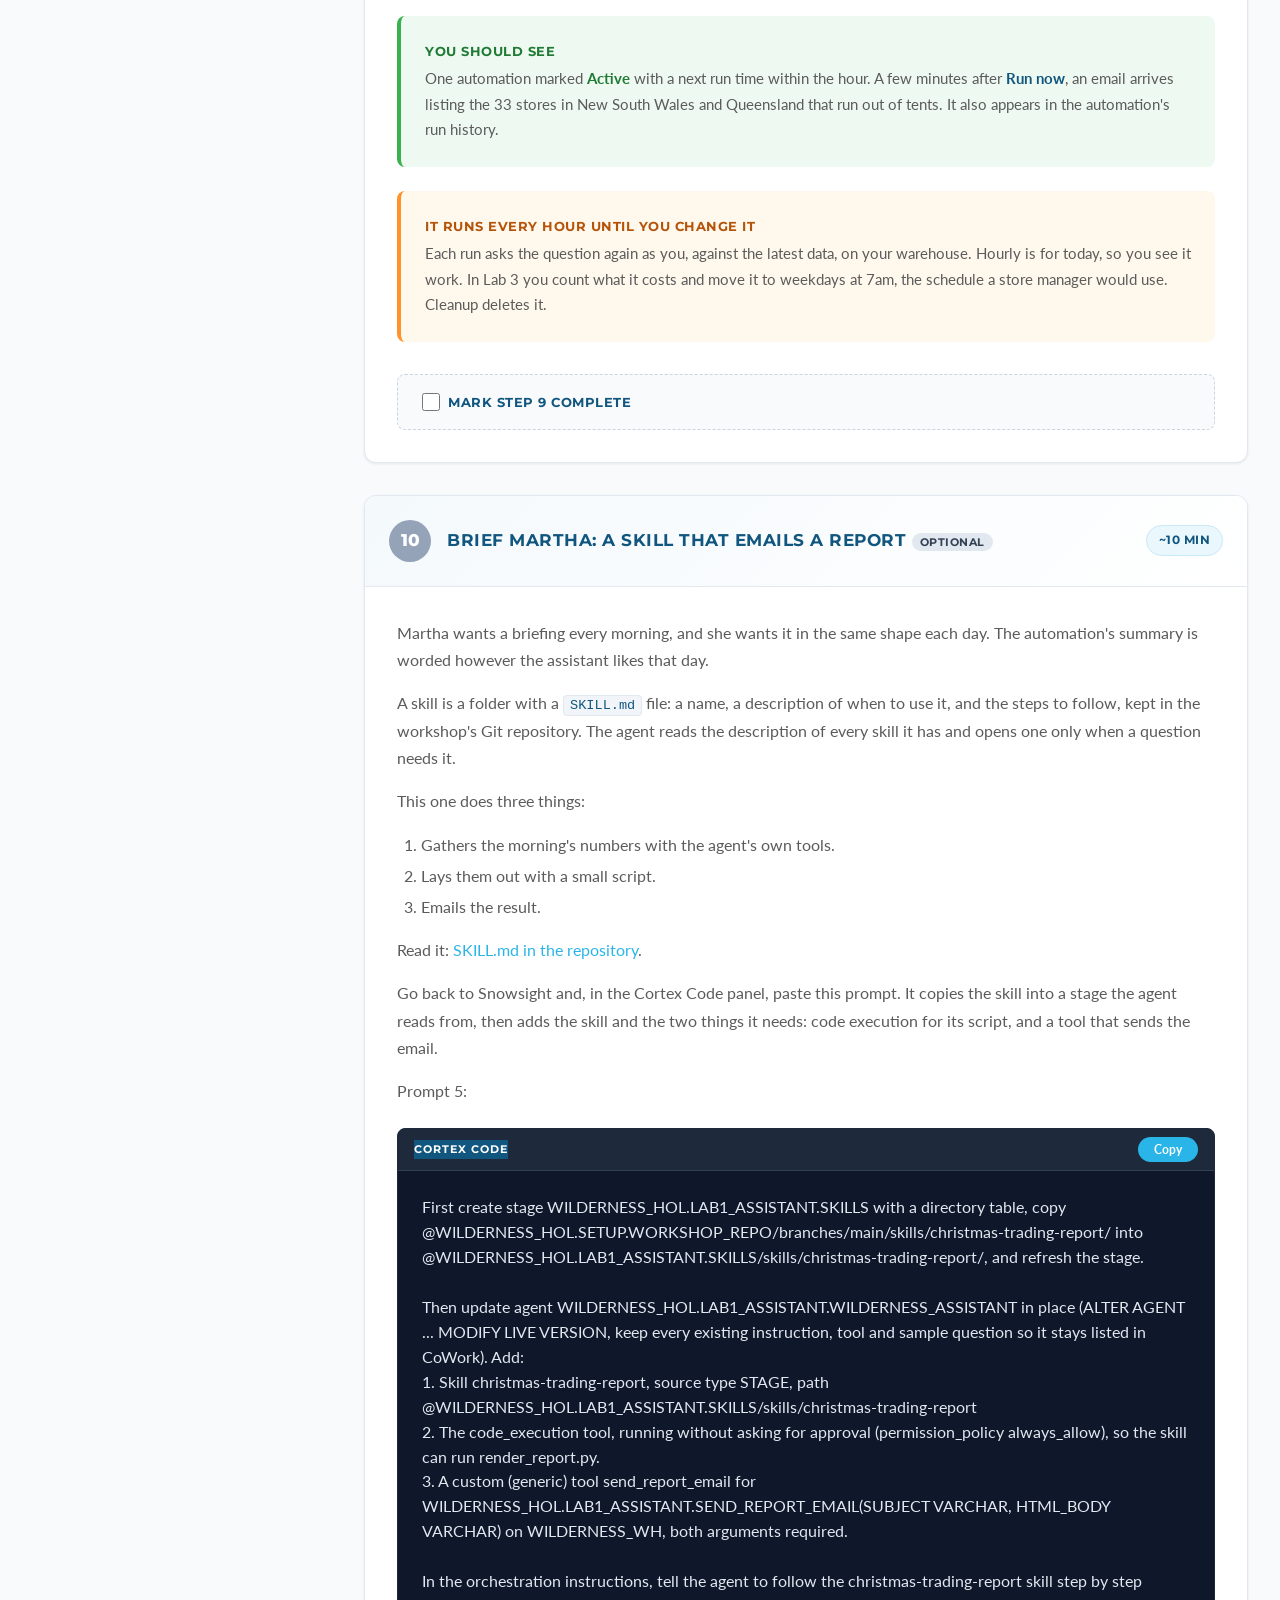
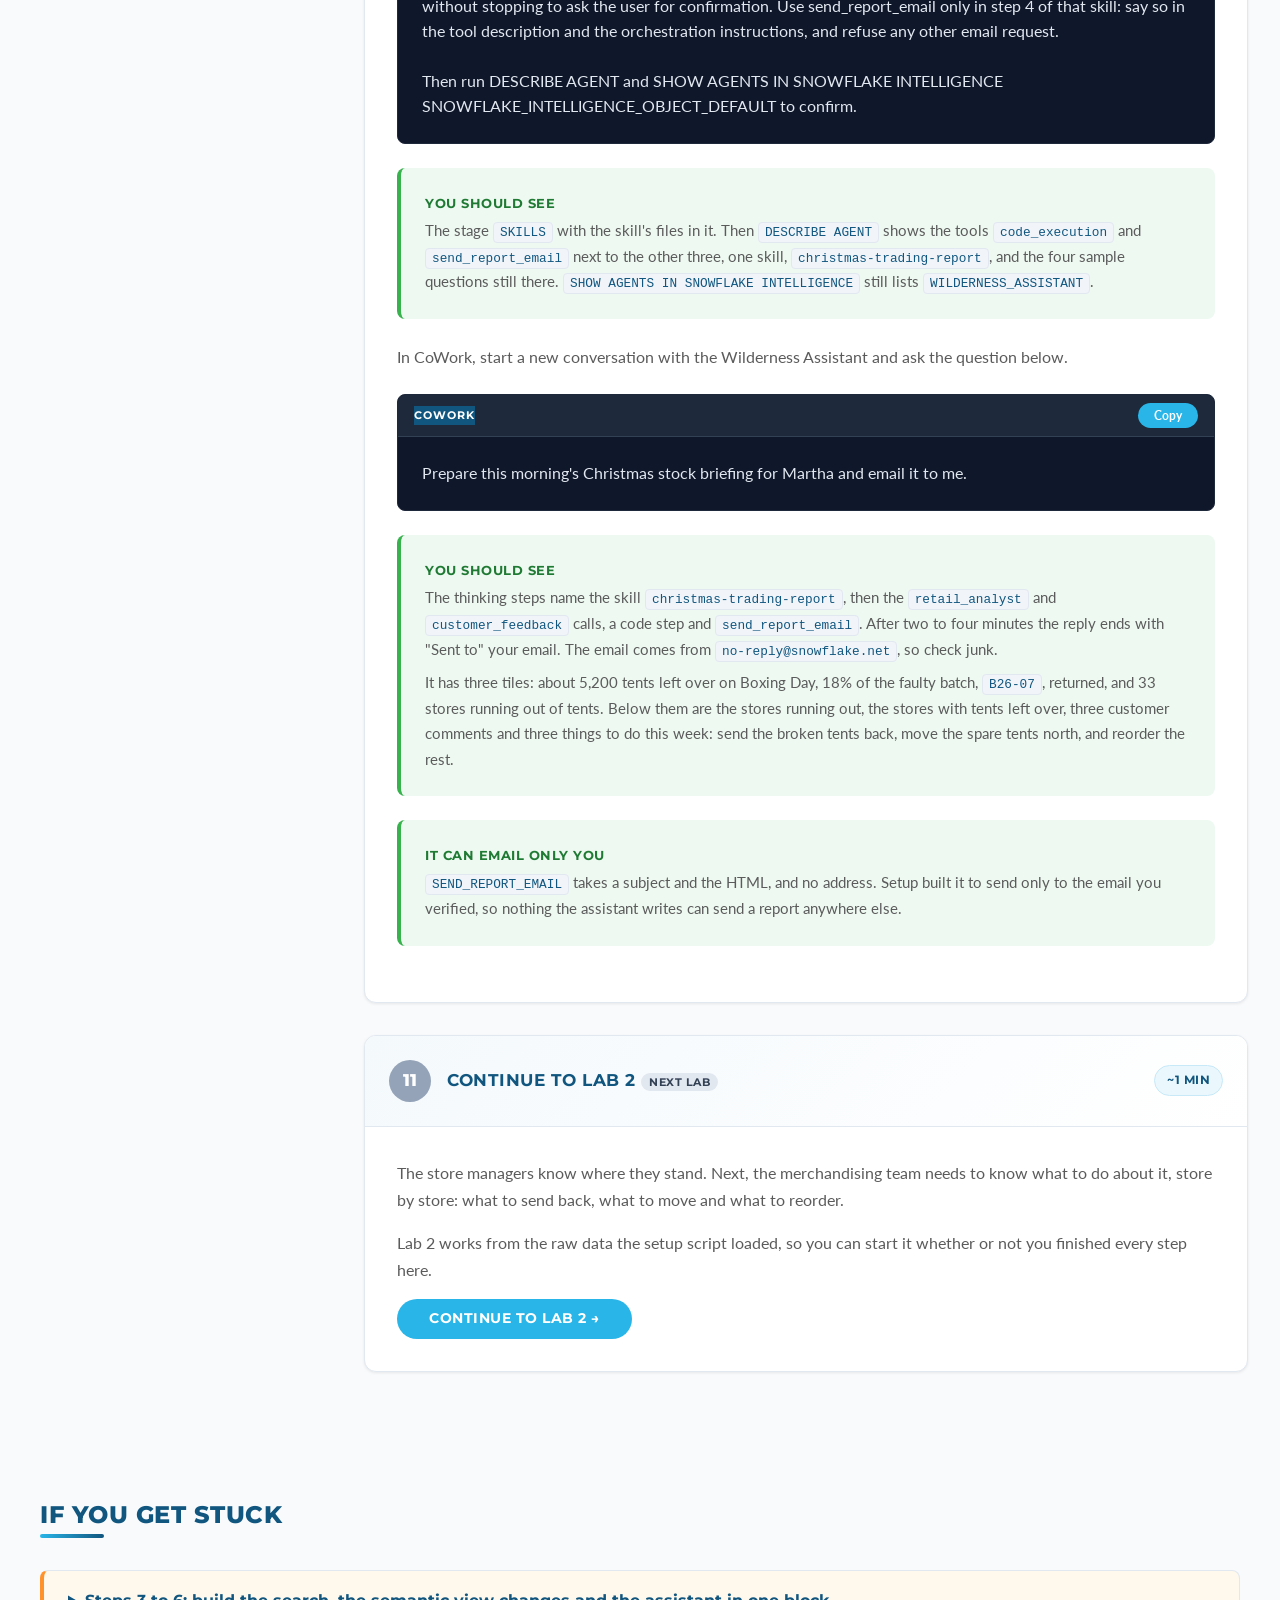
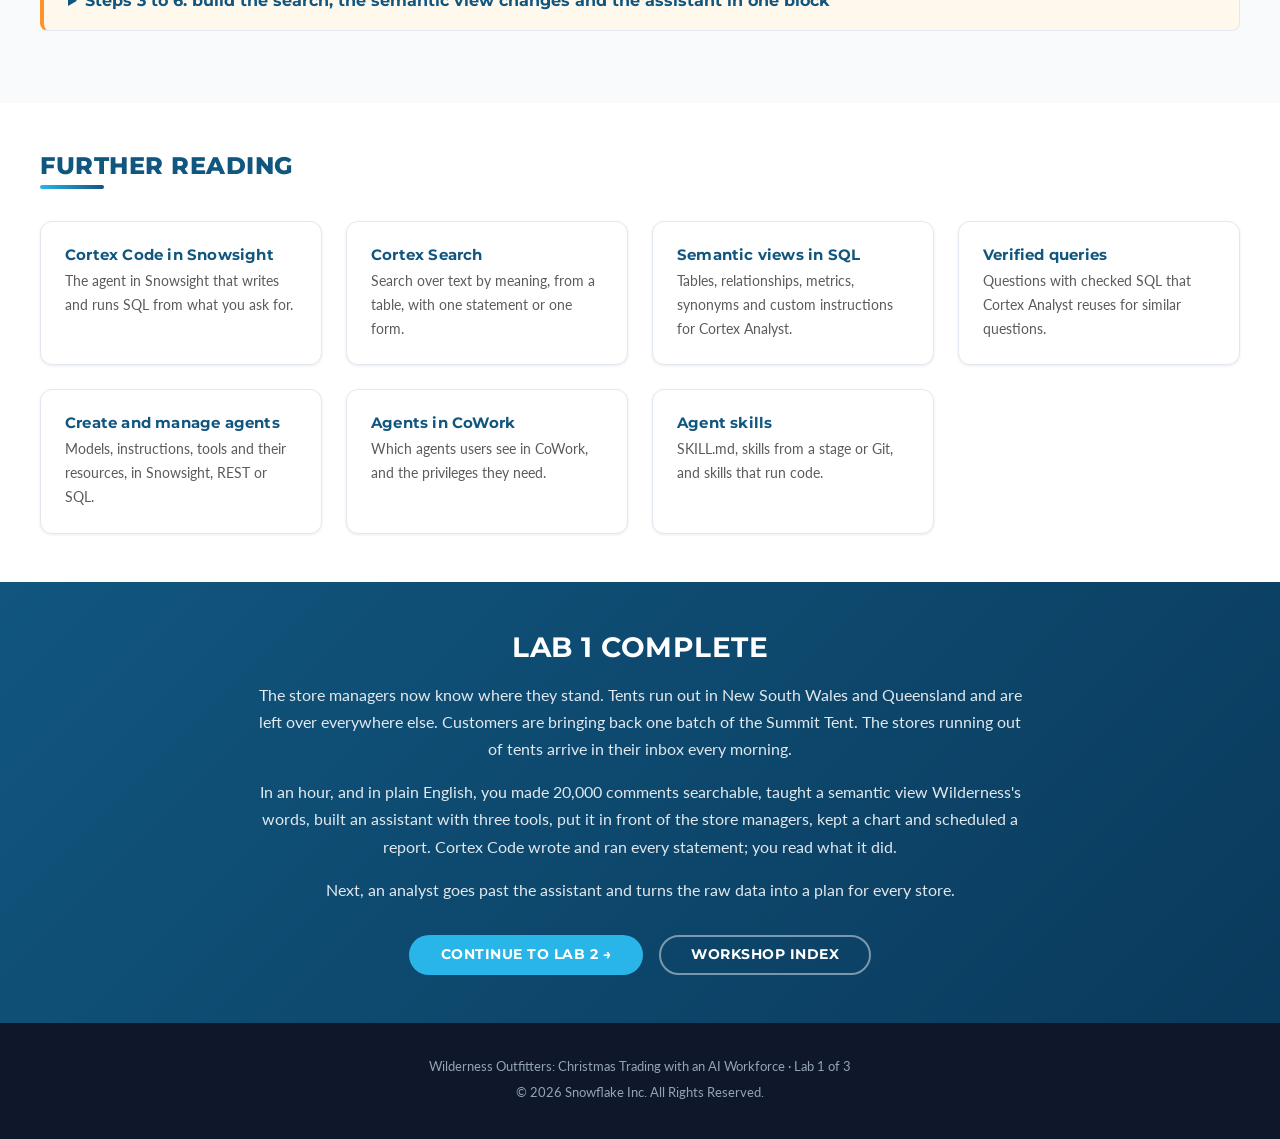
==== commit ac8013fb: "Lab 1: bypass approvals, CoWork favourites, automation from the Automations tab, staged skill Walkth" ====
--- a/lab1_cowork.html
+++ b/lab1_cowork.html
@@ -1173,8 +1173,8 @@
 
 <ol class="ui-steps">
     <li>In the same Workspace, open the <span class="path">Cortex Code</span> panel.</li>
-    <li>Paste the prompt below and send it.</li>
-    <li>The first time Cortex Code asks to run a statement, choose <span class="path">Always allow</span>, so it runs each one without asking again.</li>
+    <li>Paste the prompt below.</li>
+    <li>Before you send it, change the approvals setting at the bottom of the panel from <span class="path">Default approvals</span> to <span class="path">Bypass approvals</span>, so Cortex Code runs each statement without stopping to ask.</li>
 </ol>
 
 <p>Prompt 0:</p>
@@ -1267,7 +1267,7 @@
 <p>Prompt 3:</p>
 <div class="code-block prompt">
     <div class="code-header"><span class="code-lang">cortex code</span><button class="btn-copy" type="button">Copy</button></div>
-    <pre><code>Improve SV_WILDERNESS_RETAIL: add a RETURN_RATE metric (units returned / units sold), synonyms for tent, Christmas range, returns and left over, and two verified queries: the return rate by batch, and the stores running out of tents. Then give me a short summary of what you changed.</code></pre>
+    <pre><code>Improve SV_WILDERNESS_RETAIL: add a RETURN_RATE metric (units returned / units sold), synonyms for tent, Christmas range, returns and left over, and two verified queries written against the semantic view's own tables, not RAW: the return rate by batch, and the stores running out of tents. Then give me a short summary of what you changed.</code></pre>
 </div>
 
 <div class="info-box success">
@@ -1297,7 +1297,7 @@
 <p>Prompt 4:</p>
 <div class="code-block prompt">
     <div class="code-header"><span class="code-lang">cortex code</span><button class="btn-copy" type="button">Copy</button></div>
-    <pre><code>Create agent WILDERNESS_ASSISTANT, display name Wilderness Assistant, for 72 store managers, with three tools: retail_analyst (Cortex Analyst on SV_WILDERNESS_RETAIL), customer_feedback (Cortex Search on CSS_CUSTOMER_FEEDBACK) and data_to_chart. Warehouse WILDERNESS_WH. Instructions: plain Australian English, answer first, AUD, and say when the data cannot answer. Add four sample questions: one that needs only the customer comments, one that needs only the numbers, one simple one that needs both, and one harder one that needs both. Then add it to CoWork and show me it is listed.</code></pre>
+    <pre><code>Create agent WILDERNESS_ASSISTANT, display name Wilderness Assistant, for 72 store managers, with three tools: retail_analyst (Cortex Analyst on SV_WILDERNESS_RETAIL), customer_feedback (Cortex Search on CSS_CUSTOMER_FEEDBACK) and data_to_chart. Warehouse WILDERNESS_WH. Instructions: plain Australian English, answer first, AUD, and say when the data cannot answer. Add four sample questions: one that needs only the customer comments, one that needs only the numbers, one simple one that needs both, and one harder one that needs both and asks for a chart worth keeping. Then add it to CoWork and show me it is listed.</code></pre>
 </div>
 
 <div class="info-box success">
@@ -1326,7 +1326,7 @@
 <p>CoWork shows the agent's sample questions, so a store manager does not have to start from a blank box. For each question the agent picks its tools: the numbers, the comments, or both in one answer. The thinking steps show which it used. A question that needs both, counting the returns, quoting the customers and charting the result, is the one no report or chatbot answers on its own.</p>
 
 <ol class="ui-steps">
-    <li>Open <a href="https://ai.snowflake.com" target="_blank" rel="noopener">ai.snowflake.com</a> in a new tab and sign in with the same account.</li>
+    <li>Open <a href="https://ai.snowflake.com" target="_blank" rel="noopener">ai.snowflake.com</a> in a new tab and sign in with the same account, or in Snowsight go to <span class="path">Snowflake » AI » CoWork</span>.</li>
     <li>Choose <span class="path">Wilderness Assistant</span>.</li>
     <li>Select the four sample questions Cortex Code wrote for it, one at a time, in one conversation, ending with the harder one.</li>
 </ol>
@@ -1354,7 +1354,7 @@
 <p>Harder: both, with a chart.</p>
 <div class="code-block prompt">
     <div class="code-header"><span class="code-lang">cowork</span><button class="btn-copy" type="button">Copy</button></div>
-    <pre><code>Customers are bringing the Summit Tent back. What are they saying, and is one batch worse? Chart the return rate by batch.</code></pre>
+    <pre><code>Customers are bringing the Summit Tent back. What are they saying, and is one batch worse? Show the return rate by batch in a chart that makes the worst batch stand out.</code></pre>
 </div>
 
 <div class="info-box success">
@@ -1364,13 +1364,13 @@
         <li><strong>Comments only</strong> (<code>customer_feedback</code>): most tent comments are happy, but one tent stands out, the Summit Tent, with poles snapping and seams leaking.</li>
         <li><strong>Numbers only</strong> (<code>retail_analyst</code>): every store in New South Wales and Queensland, 33 in all, runs out around 18 December, about 3,000 tents short; every other store, 39 in all, has tents left over, about 5,200 on Boxing Day.</li>
         <li><strong>Both, simple:</strong> the Summit Tent's return rate with customers quoted on why.</li>
-        <li><strong>Both, harder:</strong> comments quoted word for word about poles snapping at the hub and seams leaking, batch <code>B26-07</code> coming back at about 18% against 4% for the other batch, and a chart.</li>
+        <li><strong>Both, harder:</strong> comments quoted word for word about poles snapping at the hub and seams leaking, batch <code>B26-07</code> coming back at about 18% against about 4% for every other batch, and a chart of the return rate by batch with <code>B26-07</code> standing out.</li>
     </ul>
 </div>
 
 <div class="info-box info">
     <strong>Keep this conversation open</strong>
-    <p>You save a chart in Step 8 and schedule a question in Step 9.</p>
+    <p>You save the chart from the harder question in Step 8.</p>
 </div>
         <label class="completion-checkbox"><input type="checkbox" data-step="7"> Mark step 7 complete</label>
     </div>
@@ -1387,13 +1387,14 @@
 <p>An artifact keeps it: a saved chart that reruns its query when you open it.</p>
 
 <ol class="ui-steps">
-    <li>On the return-rate chart from Step 7, select <span class="path">Save</span>. If none of your answers had a chart, ask the harder question from the list in Step 7.</li>
-    <li>Open the <span class="path">Artifacts</span> hub, then <span class="path">Saved</span>, and open the chart.</li>
+    <li>On the return-rate chart from Step 7, select <span class="path">Explore</span>. If none of your answers had a chart, ask the harder question from the list in Step 7.</li>
+    <li>Select <span class="path">Save as favourite</span>.</li>
+    <li>Go to the <span class="path">Artifacts</span> hub and open the chart.</li>
 </ol>
 
 <div class="info-box success">
     <strong>You should see</strong>
-    <p>The chart in your saved artifacts, with the date it last ran.</p>
+    <p>The chart in the <span class="path">Artifacts</span> hub, marked as a favourite, with the date it last ran.</p>
 </div>
 
 <div class="info-box tip">
@@ -1415,9 +1416,9 @@
 <p>An automation asks a question again on a schedule and emails you the answer.</p>
 
 <ol class="ui-steps">
-    <li>In the same conversation, ask the question below.</li>
-    <li>Confirm the schedule CoWork proposes.</li>
-    <li>Open the <span class="path">Automations</span> tab to see it with its next run time.</li>
+    <li>Open the <span class="path">Automations</span> tab and select <span class="path">Create in chat</span>.</li>
+    <li>Paste the prompt below and send it.</li>
+    <li>Confirm the schedule CoWork proposes. The automation appears in the <span class="path">Automations</span> tab with its next run time.</li>
     <li>Open the automation and select <span class="path">Run now</span>, so you do not have to wait for the hour.</li>
 </ol>
 
@@ -1457,20 +1458,31 @@
 </ol>
 <p>Read it: <a href="https://github.com/sfc-gh-jastaub/wilderness-snowflake-workshop/blob/main/skills/christmas-trading-report/SKILL.md" target="_blank" rel="noopener">SKILL.md in the repository</a>.</p>
 
-<p>Back in Cortex Code, one prompt adds the skill and the two things it needs: code execution for its script, and a tool that sends the email.</p>
+<p>Go back to Snowsight and, in the Cortex Code panel, paste this prompt. It copies the skill into a stage the agent reads from, then adds the skill and the two things it needs: code execution for its script, and a tool that sends the email.</p>
 
 <p>Prompt 5:</p>
 <div class="code-block prompt">
     <div class="code-header"><span class="code-lang">cortex code</span><button class="btn-copy" type="button">Copy</button></div>
-    <pre><code>Add the skill at @WILDERNESS_HOL.SETUP.WORKSHOP_REPO/branches/main/skills/christmas-trading-report to WILDERNESS_ASSISTANT, with the code execution tool and a custom tool send_report_email for the procedure LAB1_ASSISTANT.SEND_REPORT_EMAIL on WILDERNESS_WH. Use send_report_email only inside that skill.</code></pre>
+    <pre><code>First create stage WILDERNESS_HOL.LAB1_ASSISTANT.SKILLS with a directory table, copy
+@WILDERNESS_HOL.SETUP.WORKSHOP_REPO/branches/main/skills/christmas-trading-report/ into
+@WILDERNESS_HOL.LAB1_ASSISTANT.SKILLS/skills/christmas-trading-report/, and refresh the stage.
+
+Then update agent WILDERNESS_HOL.LAB1_ASSISTANT.WILDERNESS_ASSISTANT in place (ALTER AGENT ... MODIFY LIVE VERSION, keep every existing instruction, tool and sample question so it stays listed in CoWork). Add:
+1. Skill christmas-trading-report, source type STAGE, path @WILDERNESS_HOL.LAB1_ASSISTANT.SKILLS/skills/christmas-trading-report
+2. The code_execution tool, running without asking for approval (permission_policy always_allow), so the skill can run render_report.py.
+3. A custom (generic) tool send_report_email for WILDERNESS_HOL.LAB1_ASSISTANT.SEND_REPORT_EMAIL(SUBJECT VARCHAR, HTML_BODY VARCHAR) on WILDERNESS_WH, both arguments required.
+
+In the orchestration instructions, tell the agent to follow the christmas-trading-report skill step by step without stopping to ask the user for confirmation. Use send_report_email only in step 4 of that skill: say so in the tool description and the orchestration instructions, and refuse any other email request.
+
+Then run DESCRIBE AGENT and SHOW AGENTS IN SNOWFLAKE INTELLIGENCE SNOWFLAKE_INTELLIGENCE_OBJECT_DEFAULT to confirm.</code></pre>
 </div>
 
 <div class="info-box success">
     <strong>You should see</strong>
-    <p>The agent's tools now include <code>code_execution</code> and <code>send_report_email</code> next to the other three, and one skill, <code>christmas-trading-report</code>.</p>
-</div>
-
-<p>In CoWork, start a new conversation with the Wilderness Assistant and ask the question below. When CoWork asks whether it may run code, allow it.</p>
+    <p>The stage <code>SKILLS</code> with the skill's files in it. Then <code>DESCRIBE AGENT</code> shows the tools <code>code_execution</code> and <code>send_report_email</code> next to the other three, one skill, <code>christmas-trading-report</code>, and the four sample questions still there. <code>SHOW AGENTS IN SNOWFLAKE INTELLIGENCE</code> still lists <code>WILDERNESS_ASSISTANT</code>.</p>
+</div>
+
+<p>In CoWork, start a new conversation with the Wilderness Assistant and ask the question below.</p>
 
 <div class="code-block prompt">
     <div class="code-header"><span class="code-lang">cowork</span><button class="btn-copy" type="button">Copy</button></div>
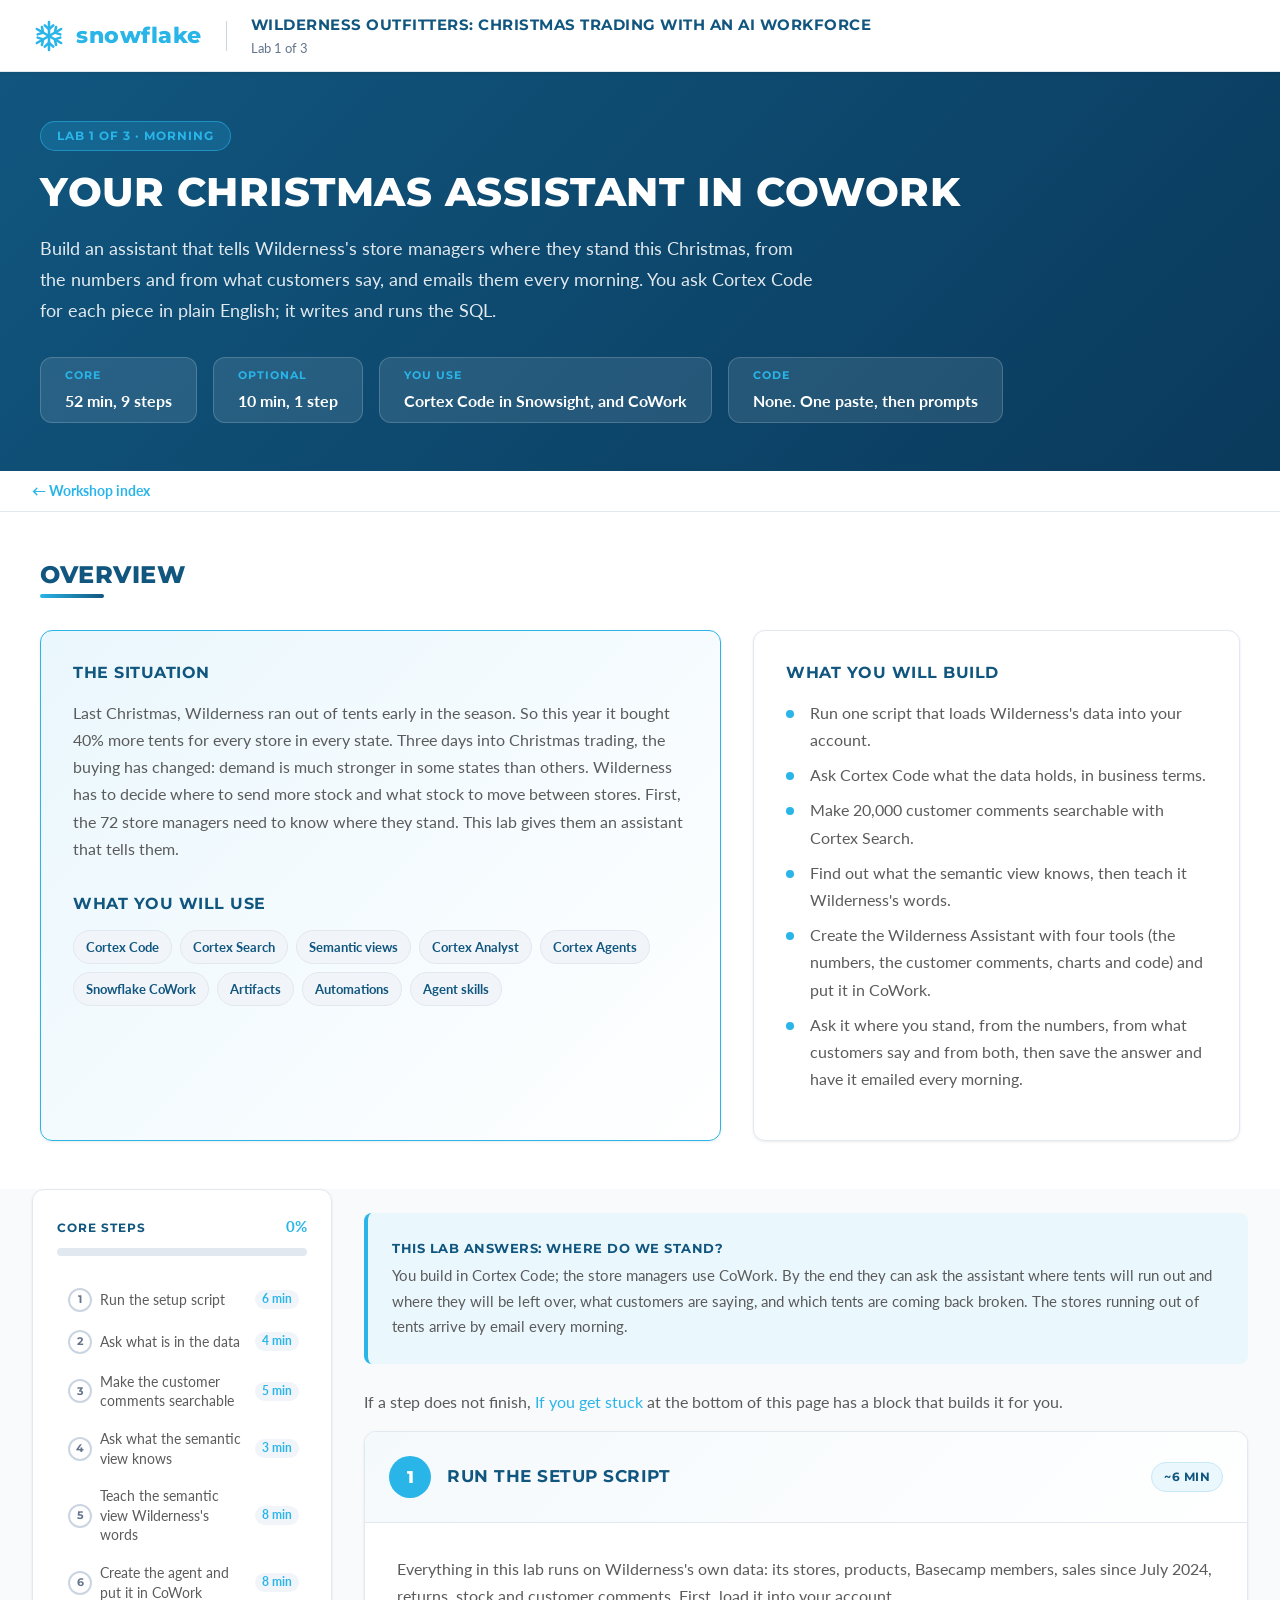
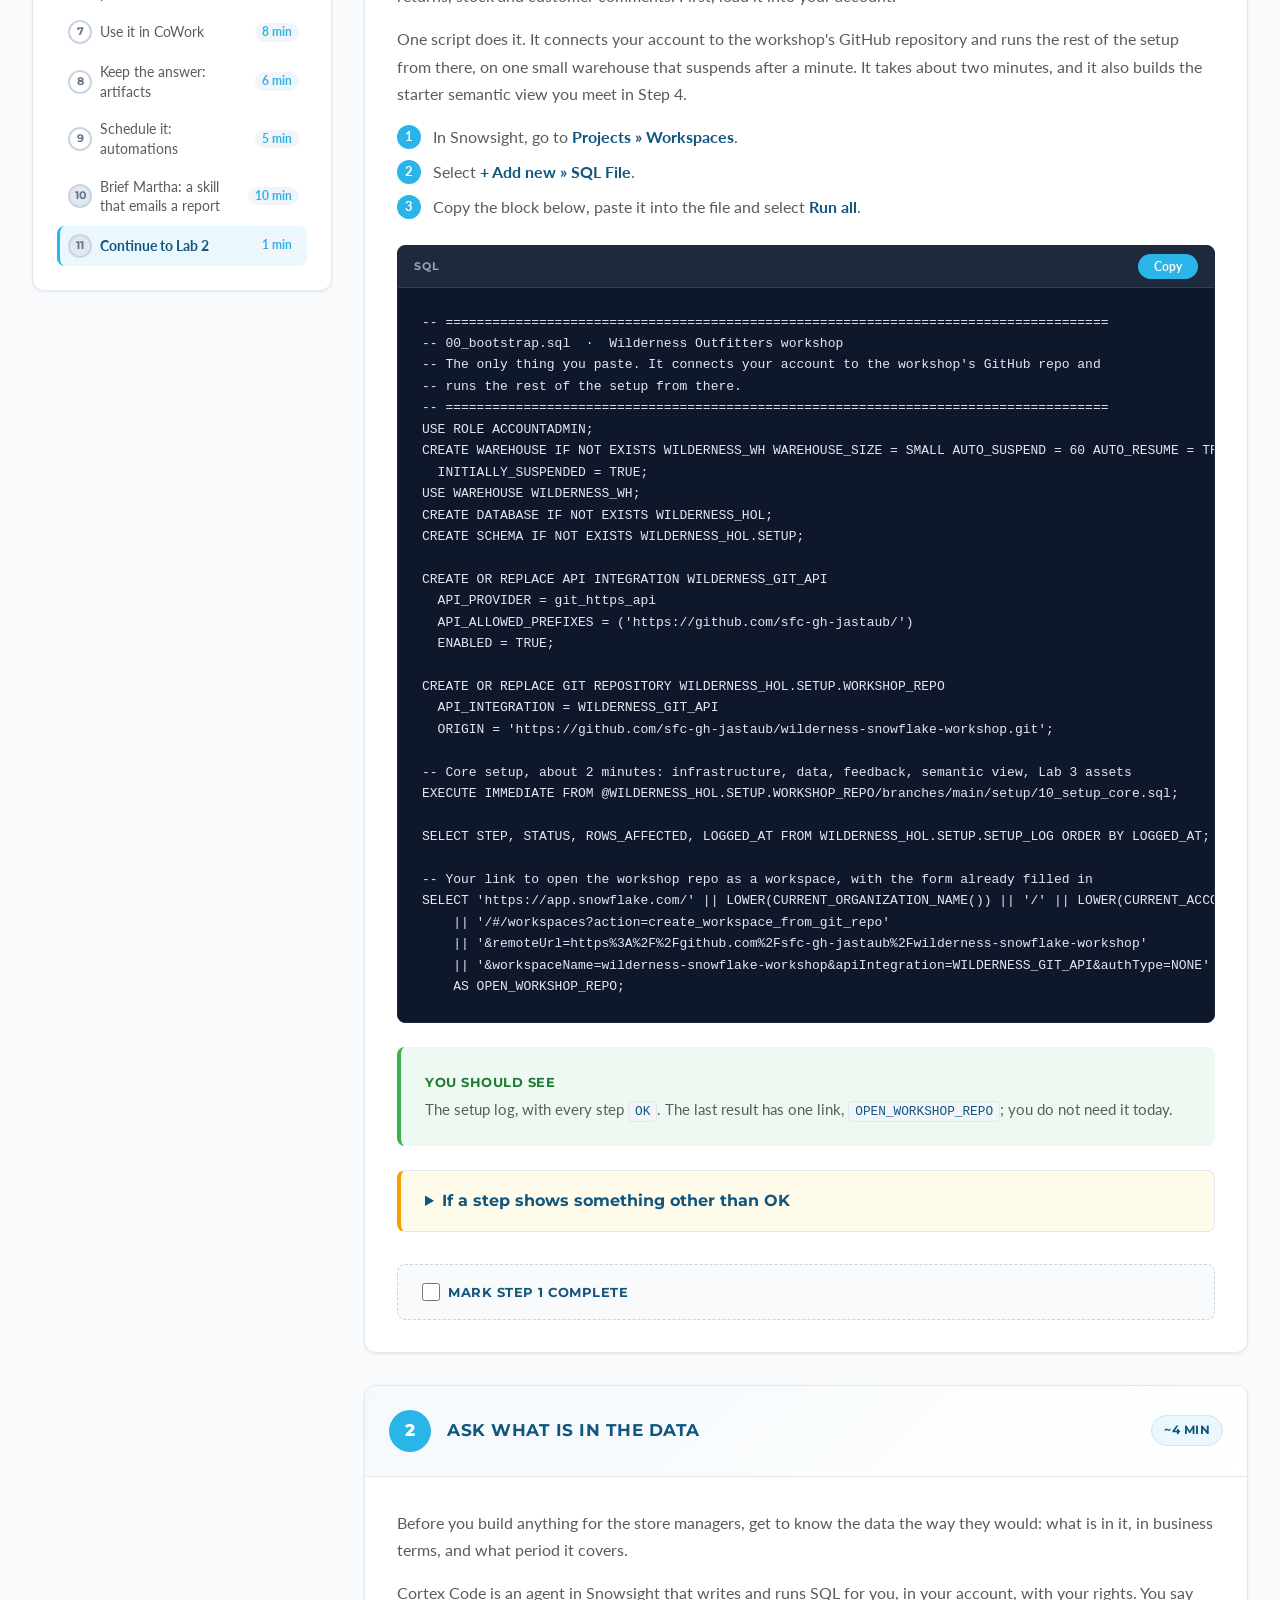
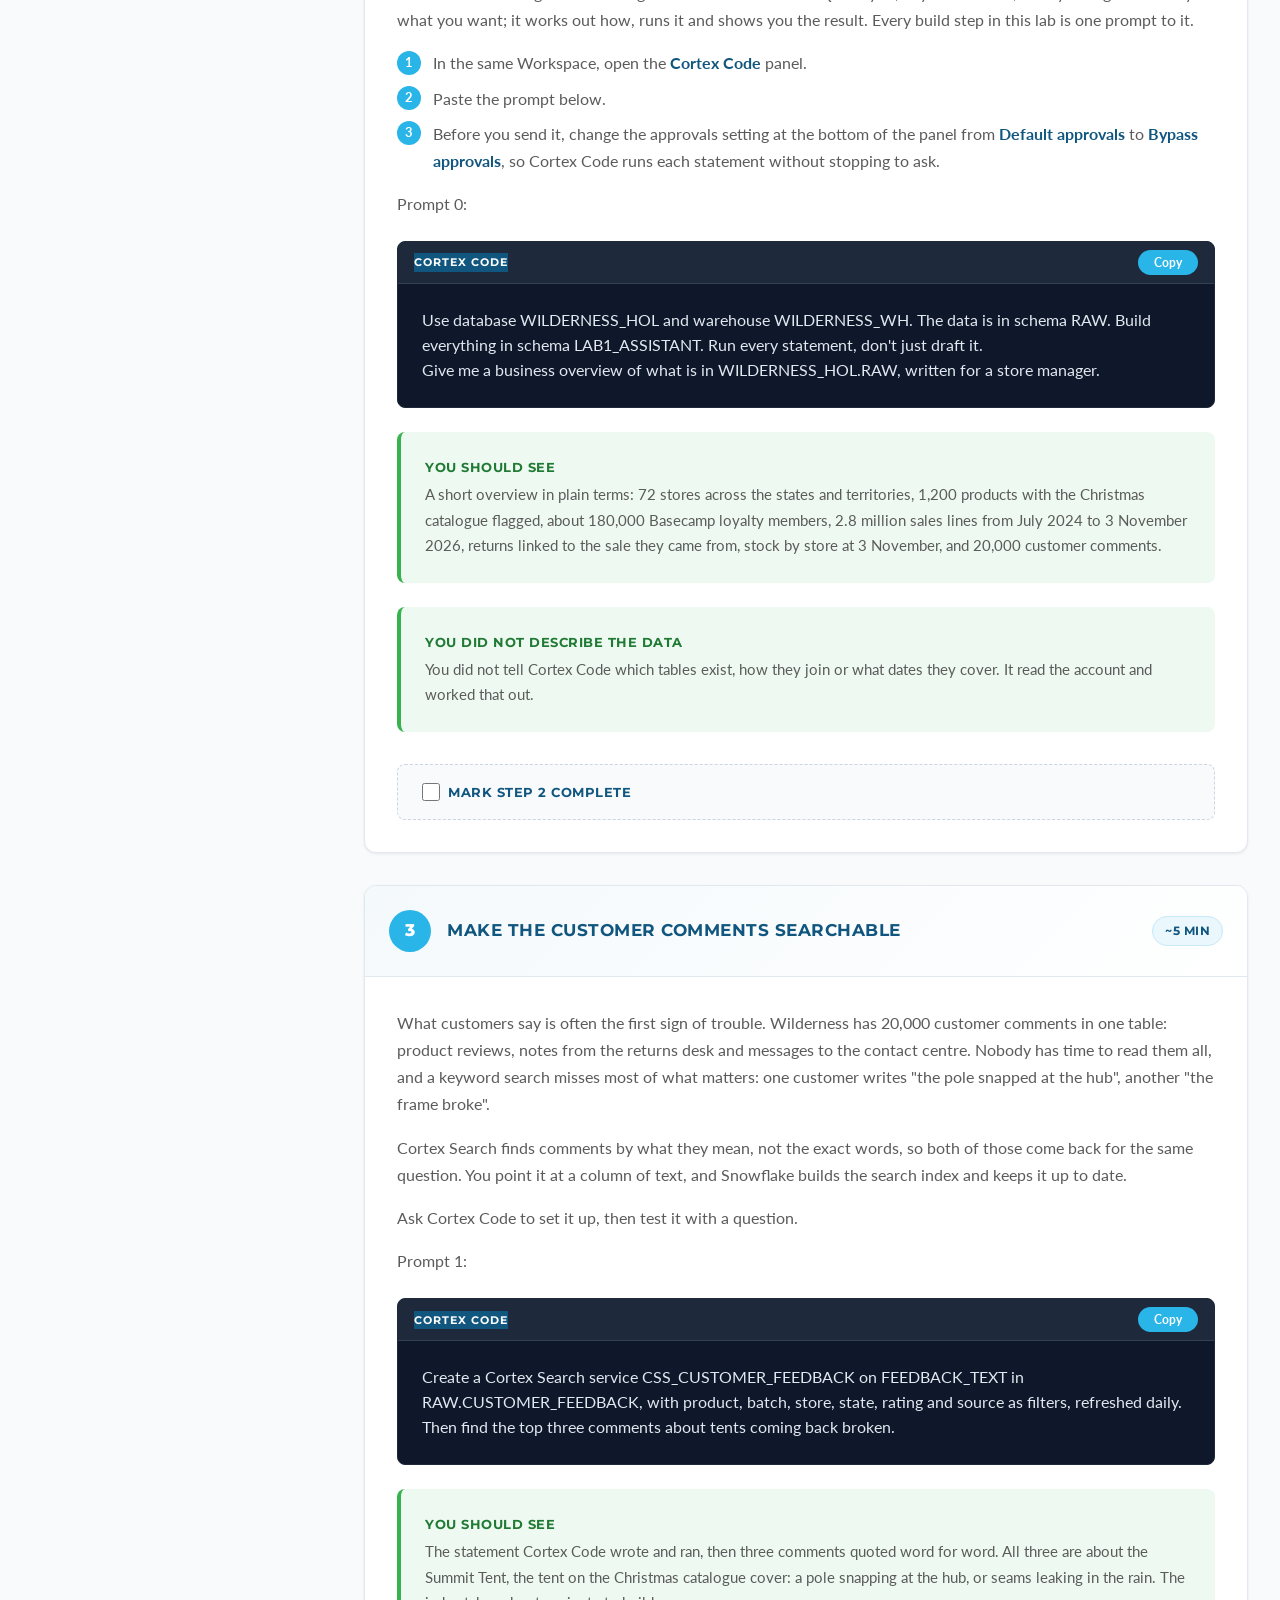
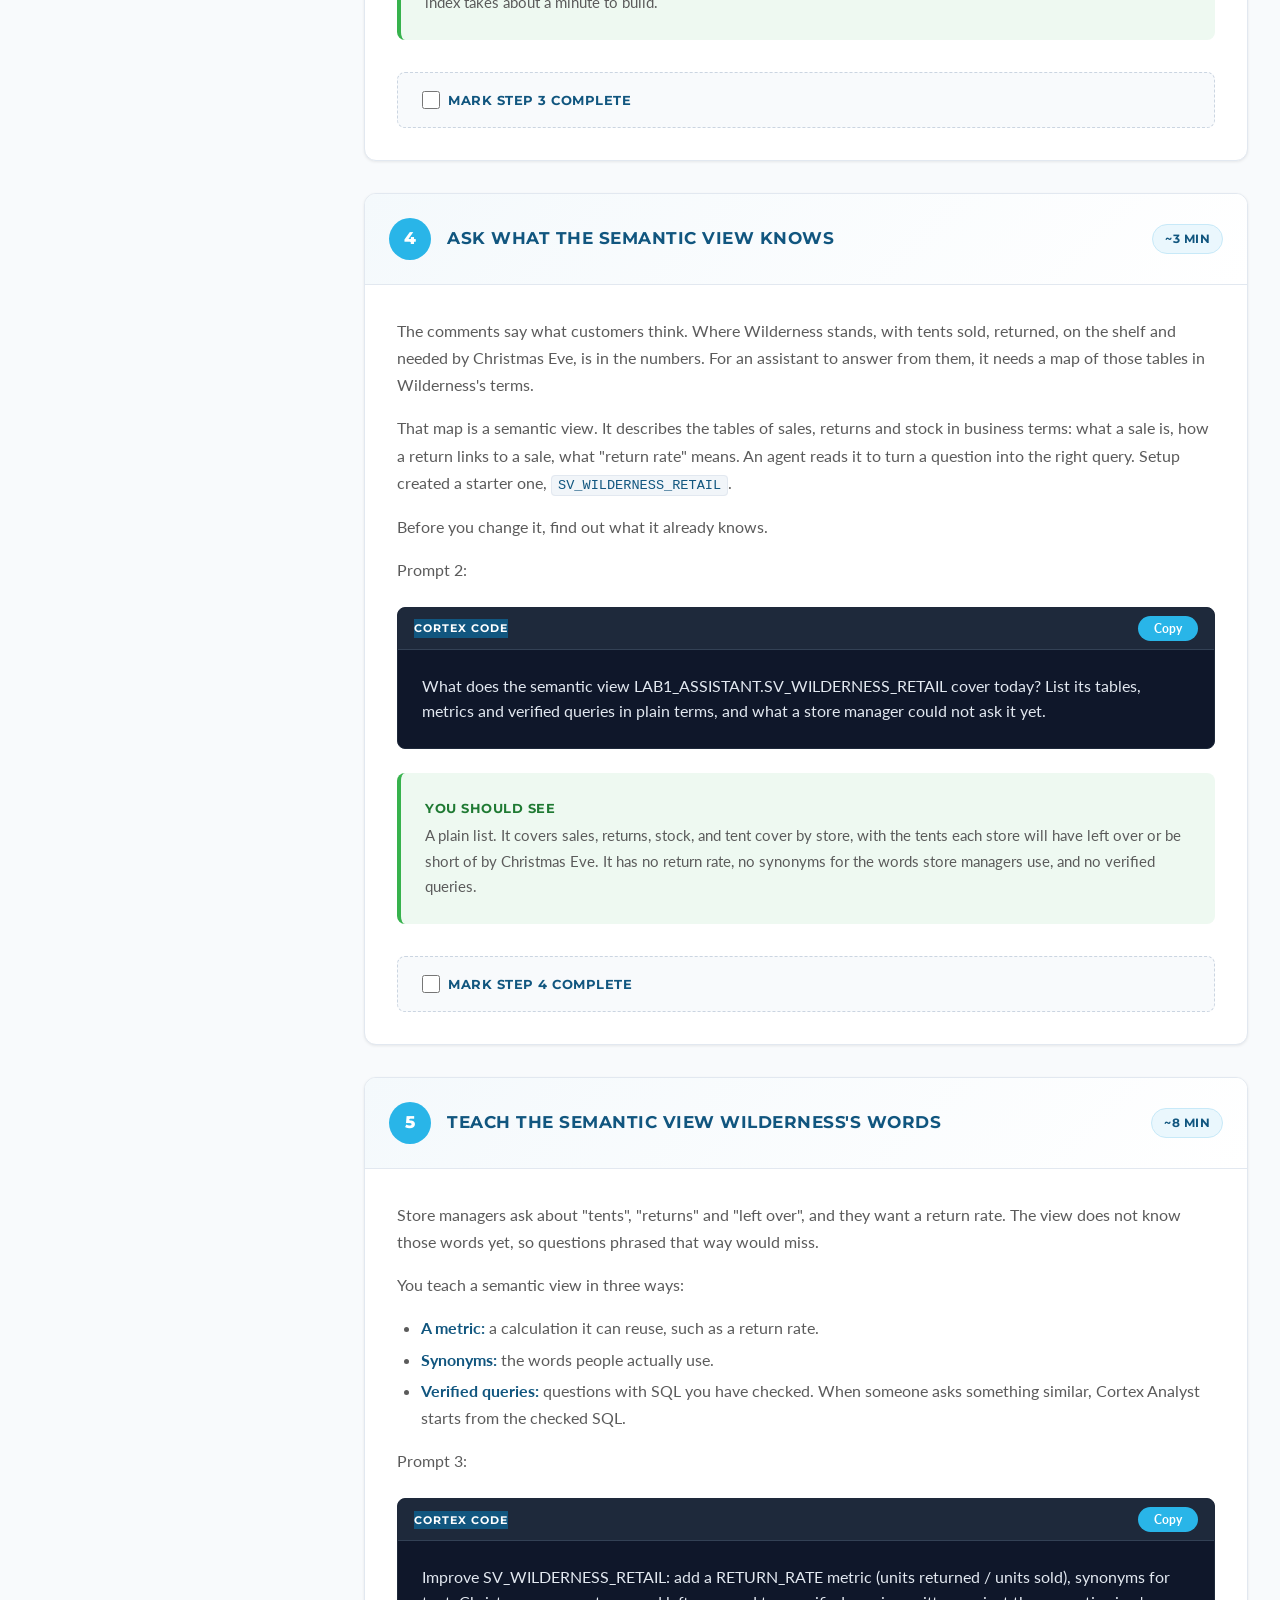
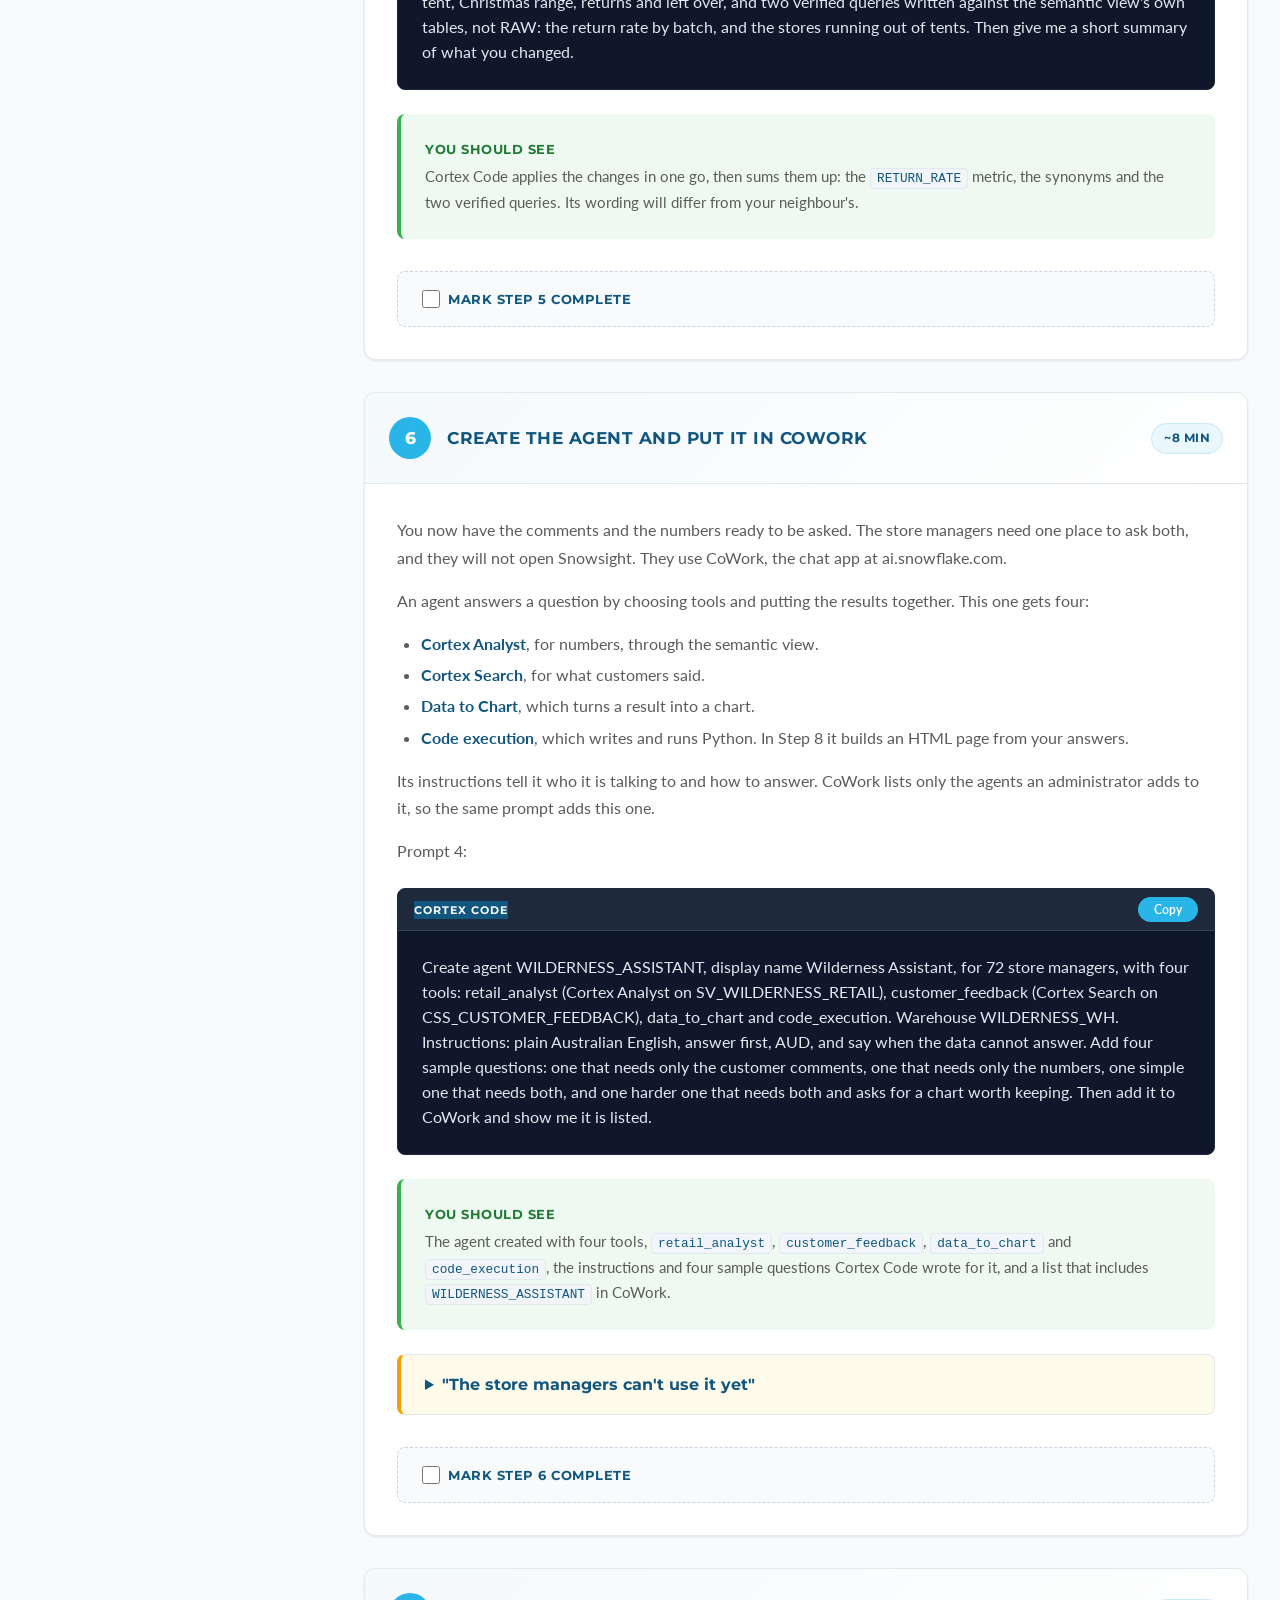
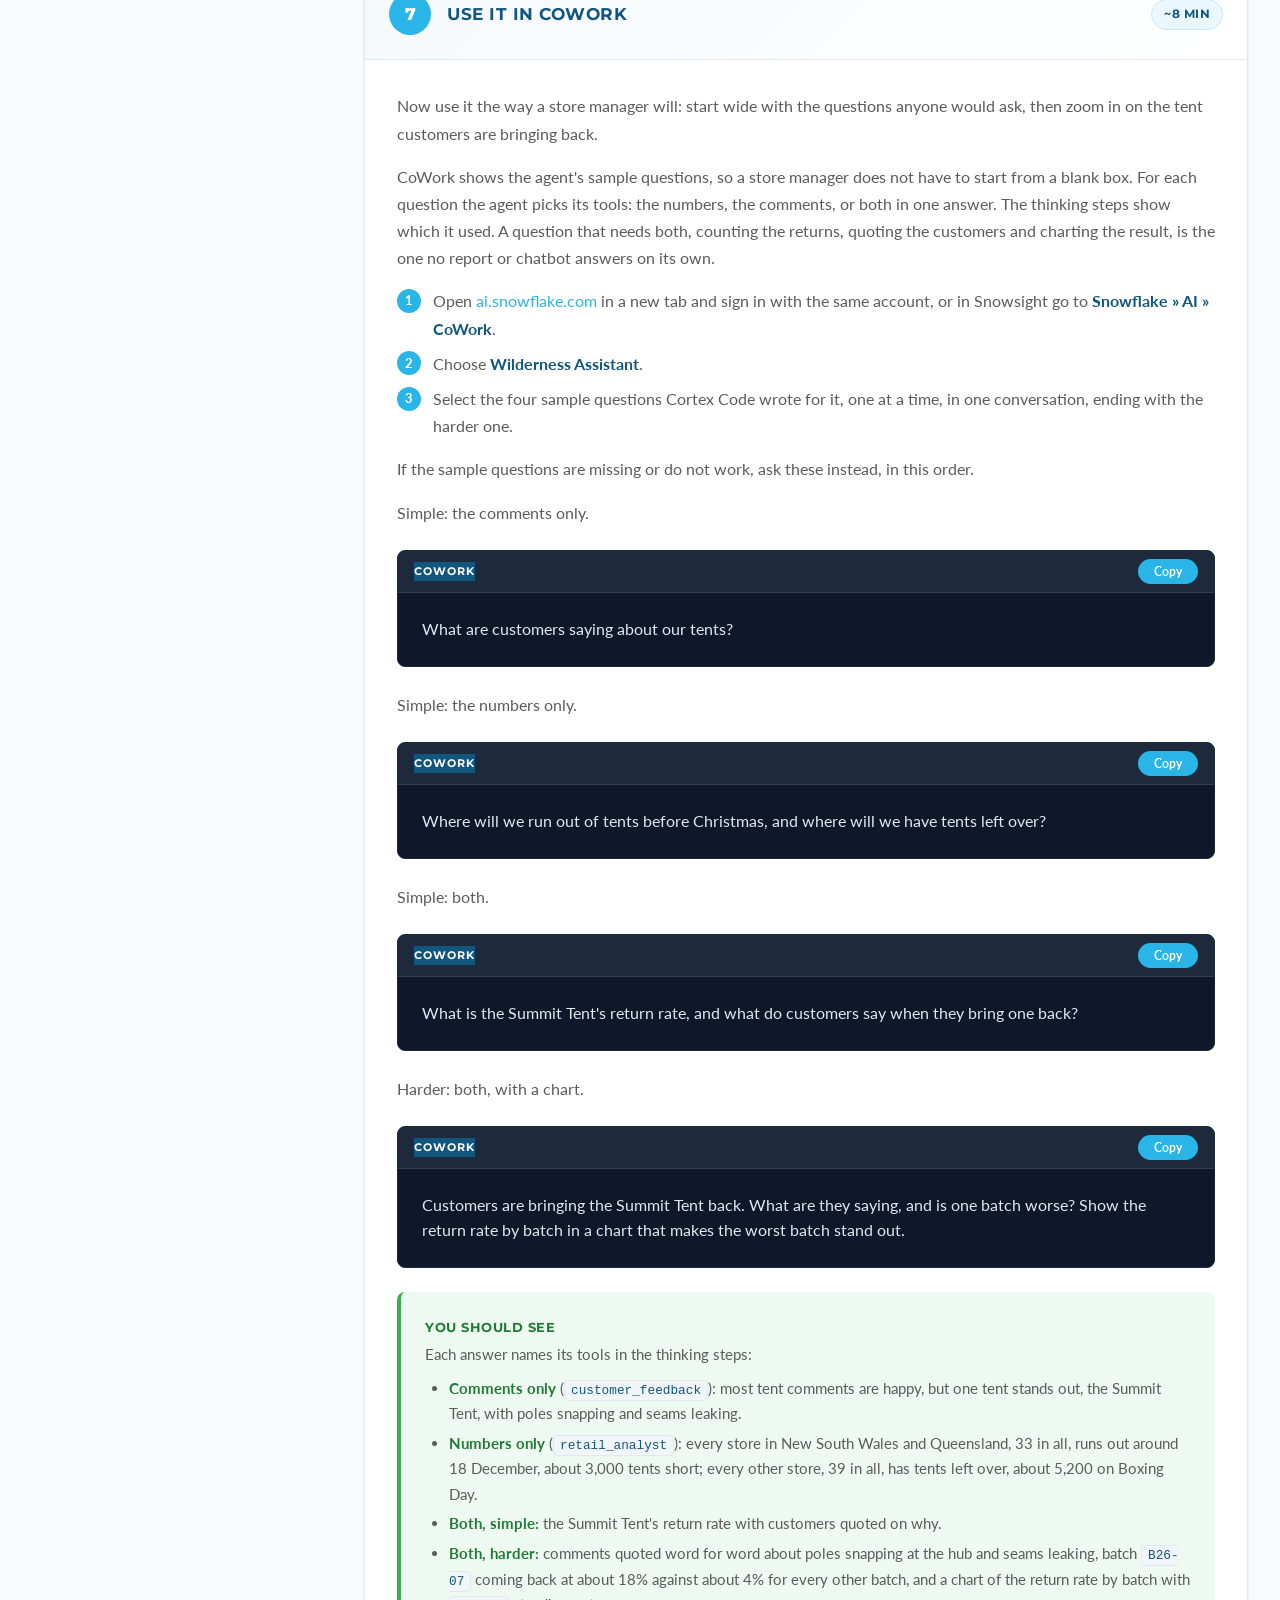
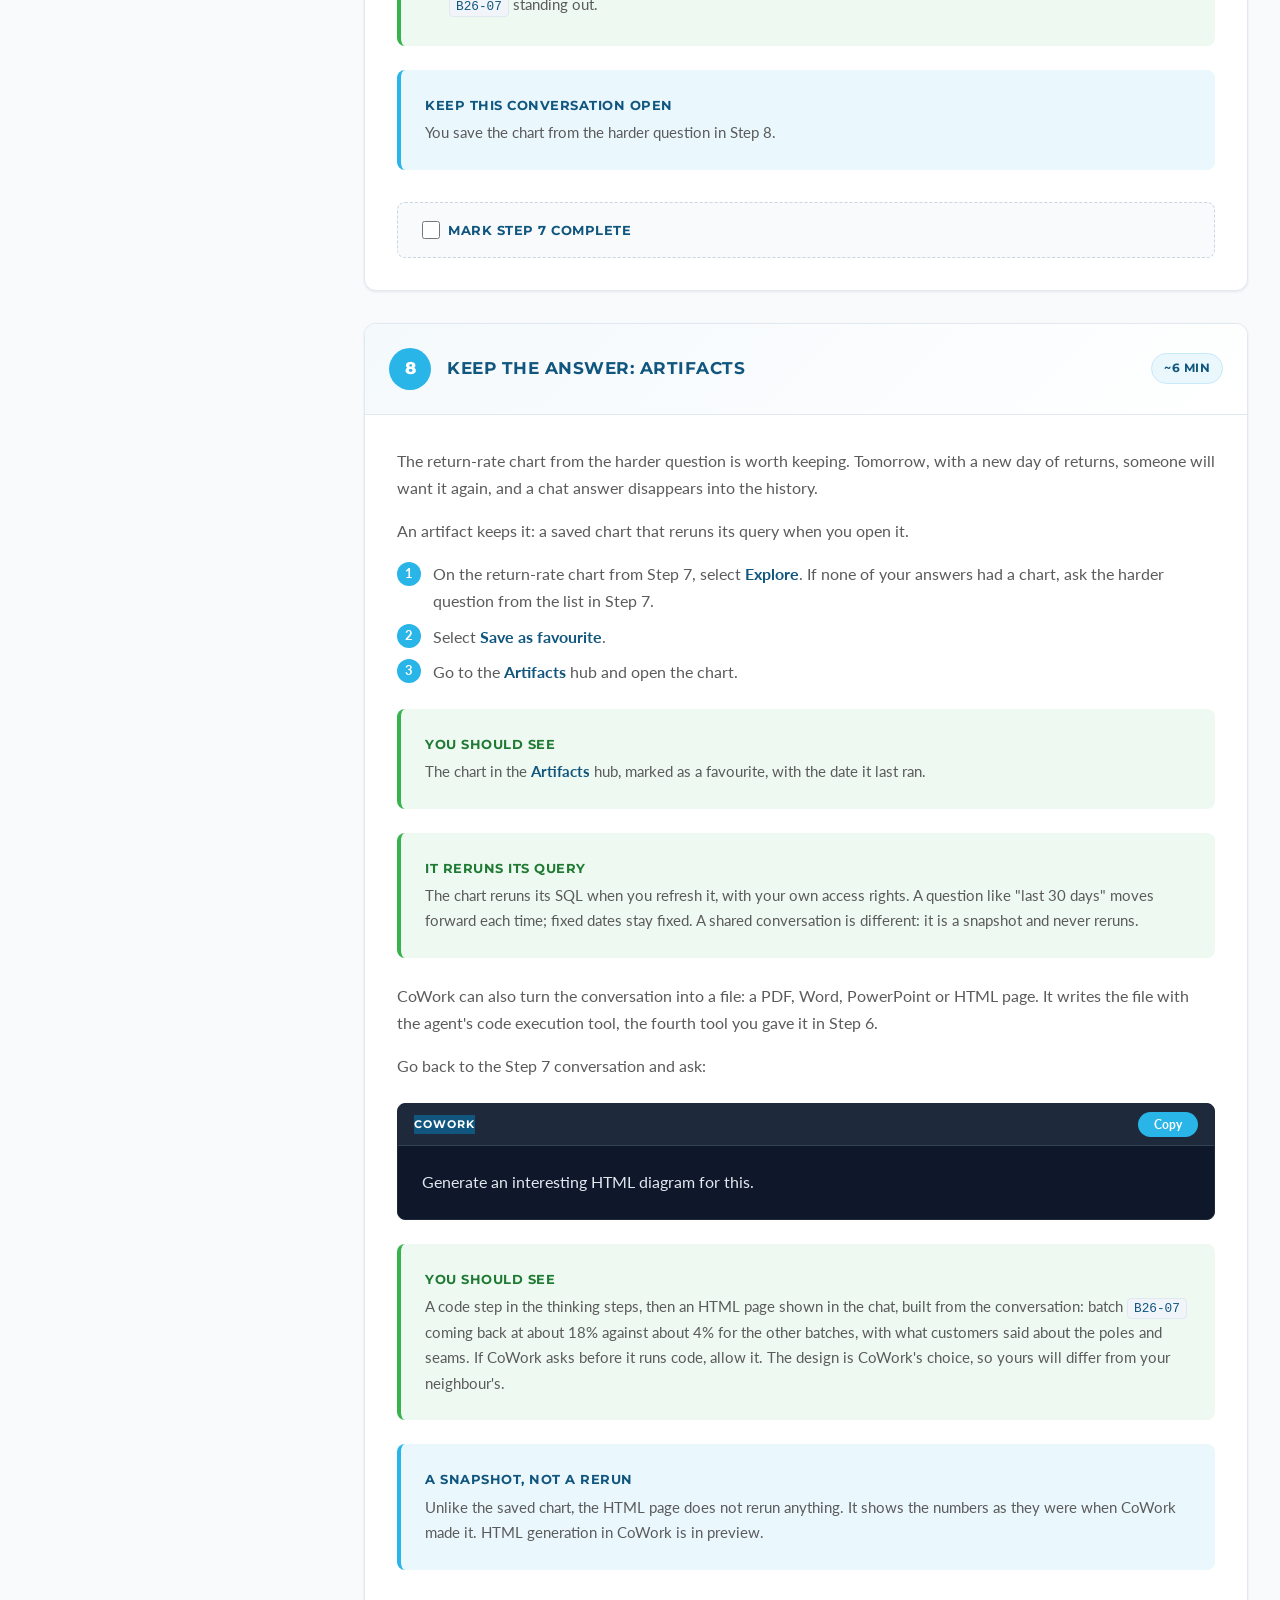
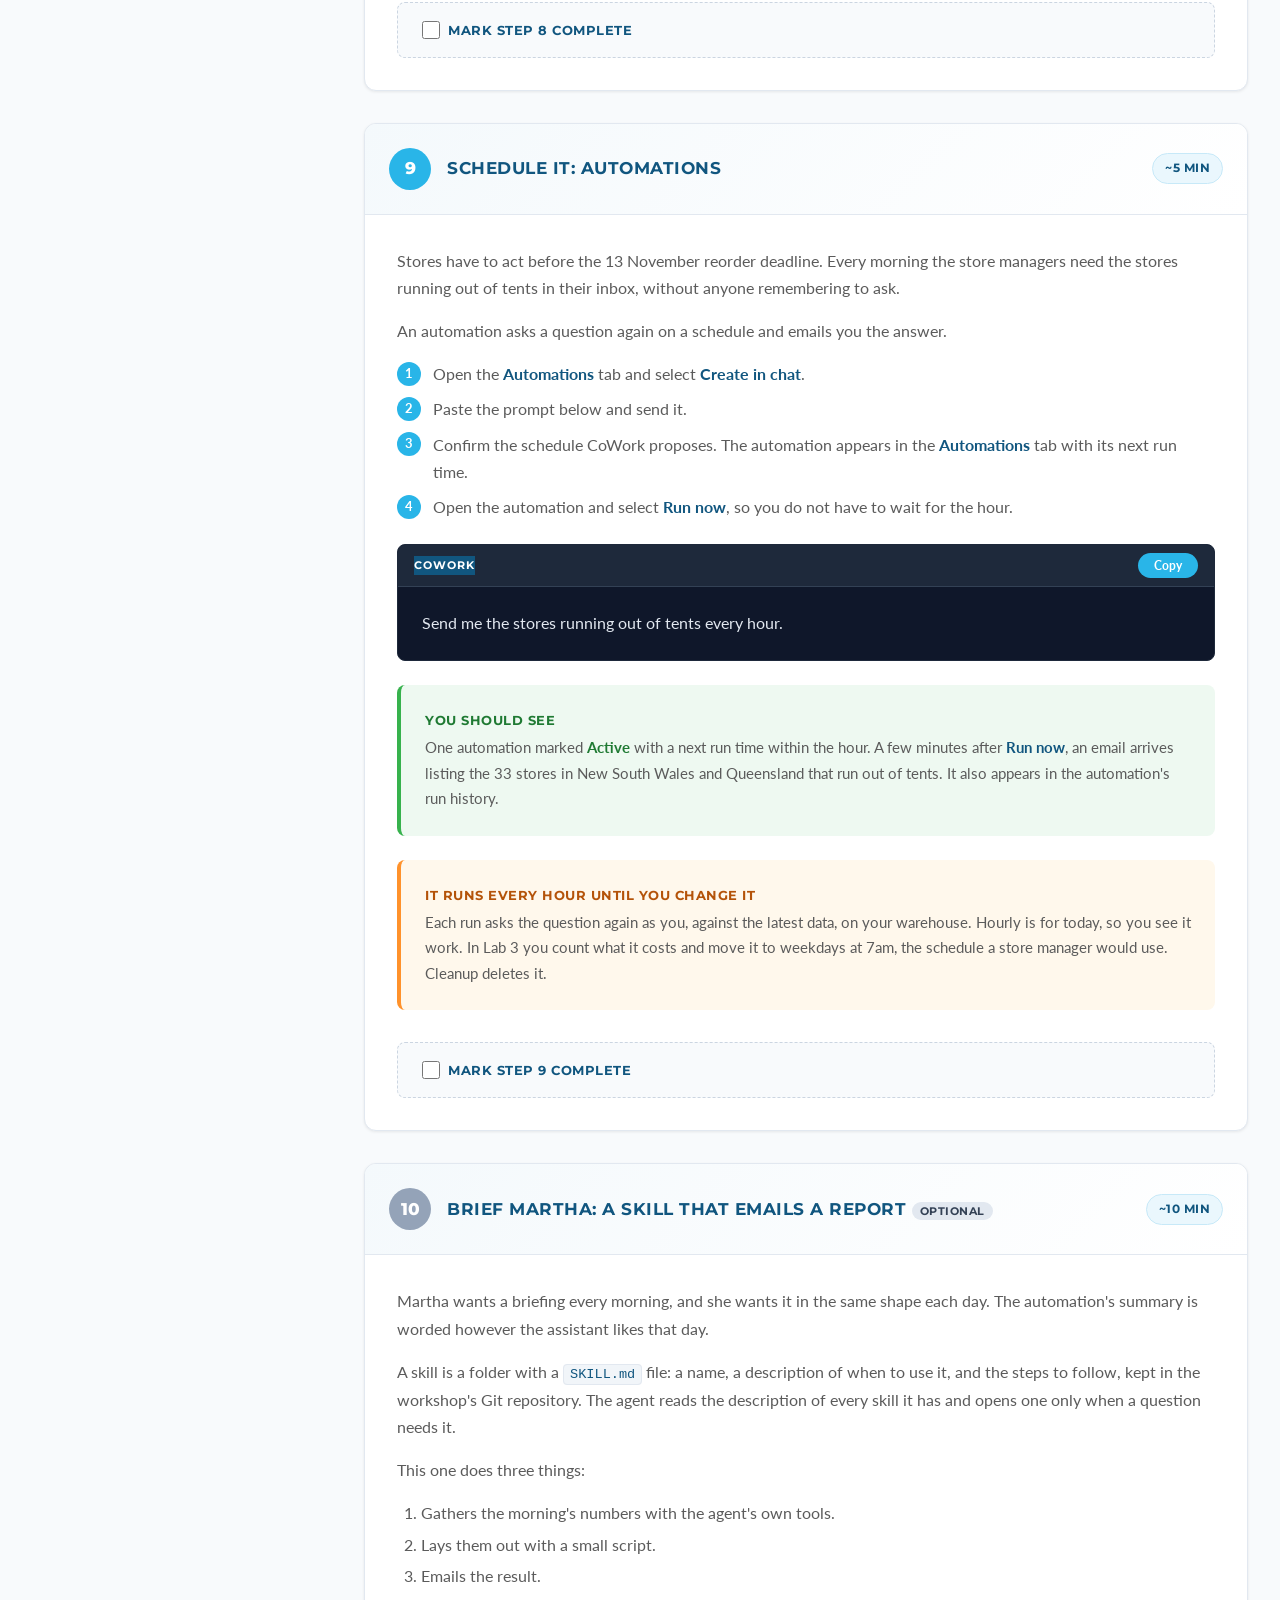
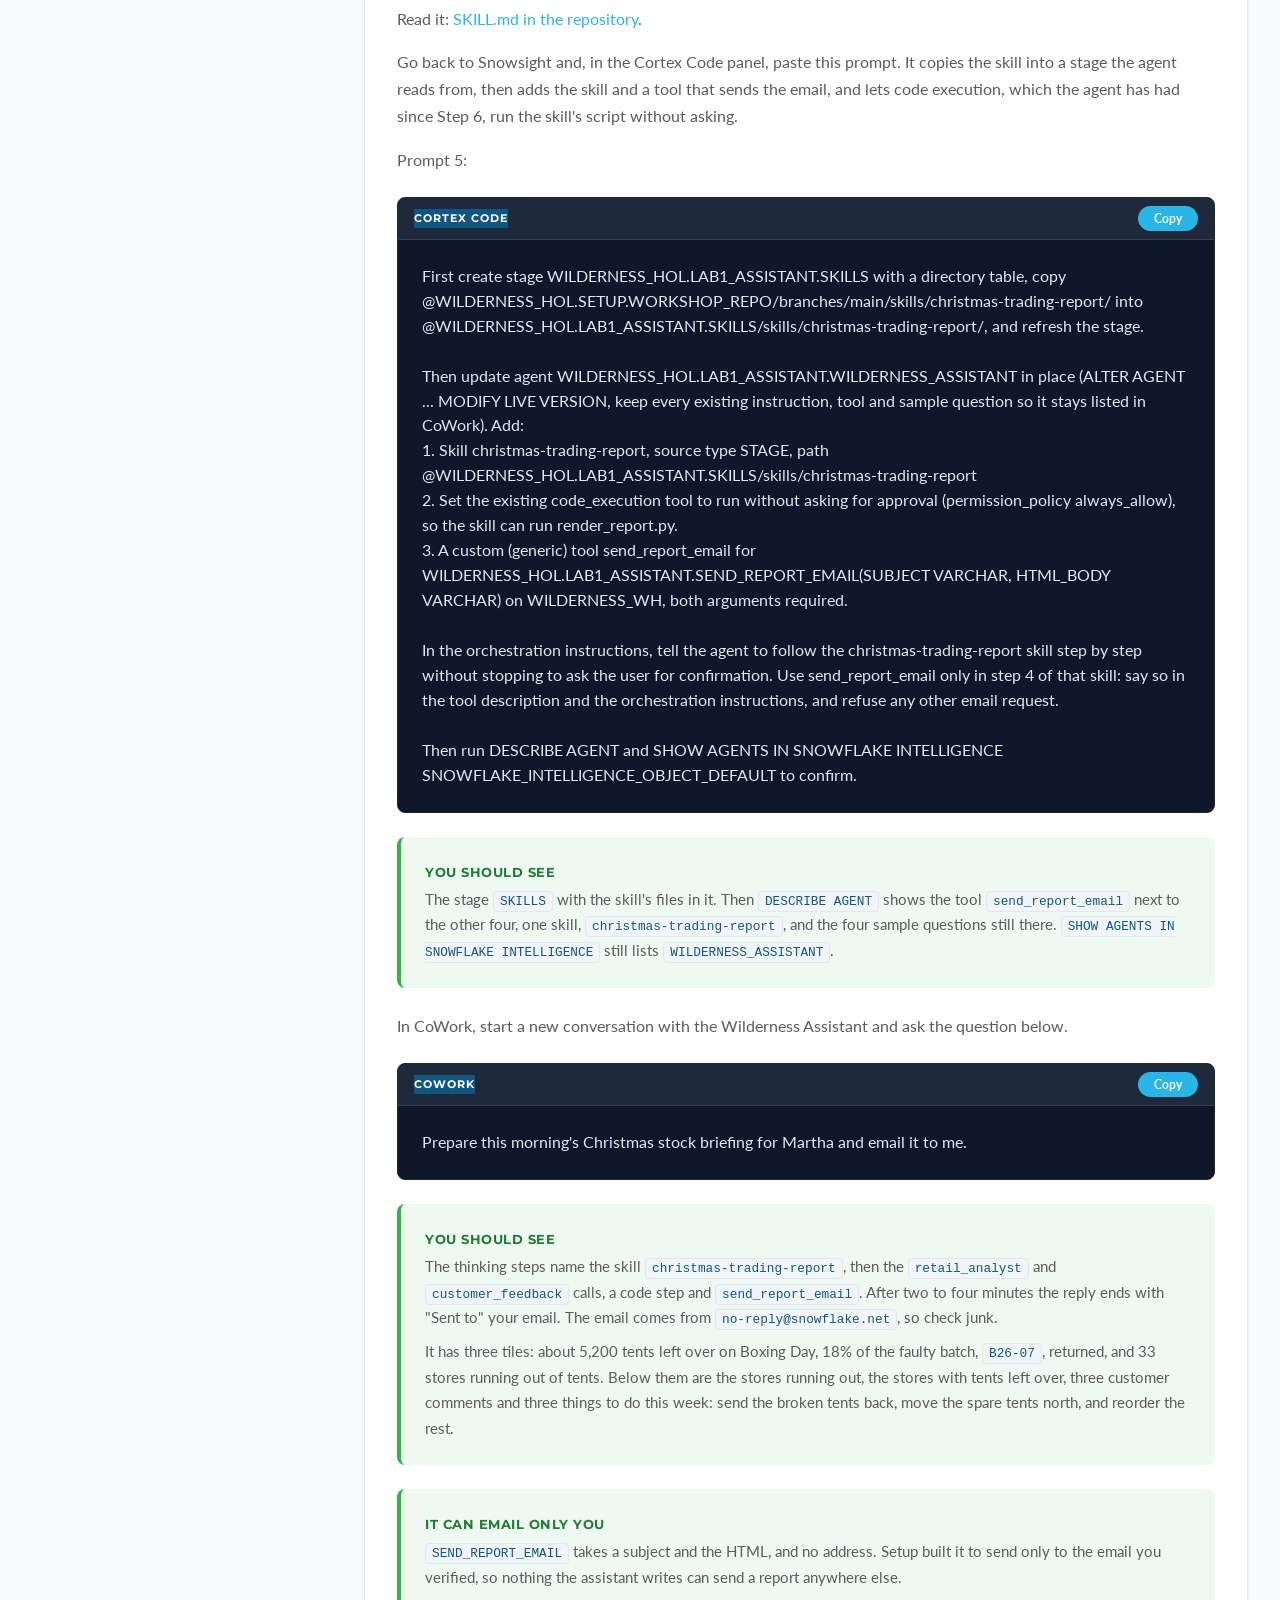
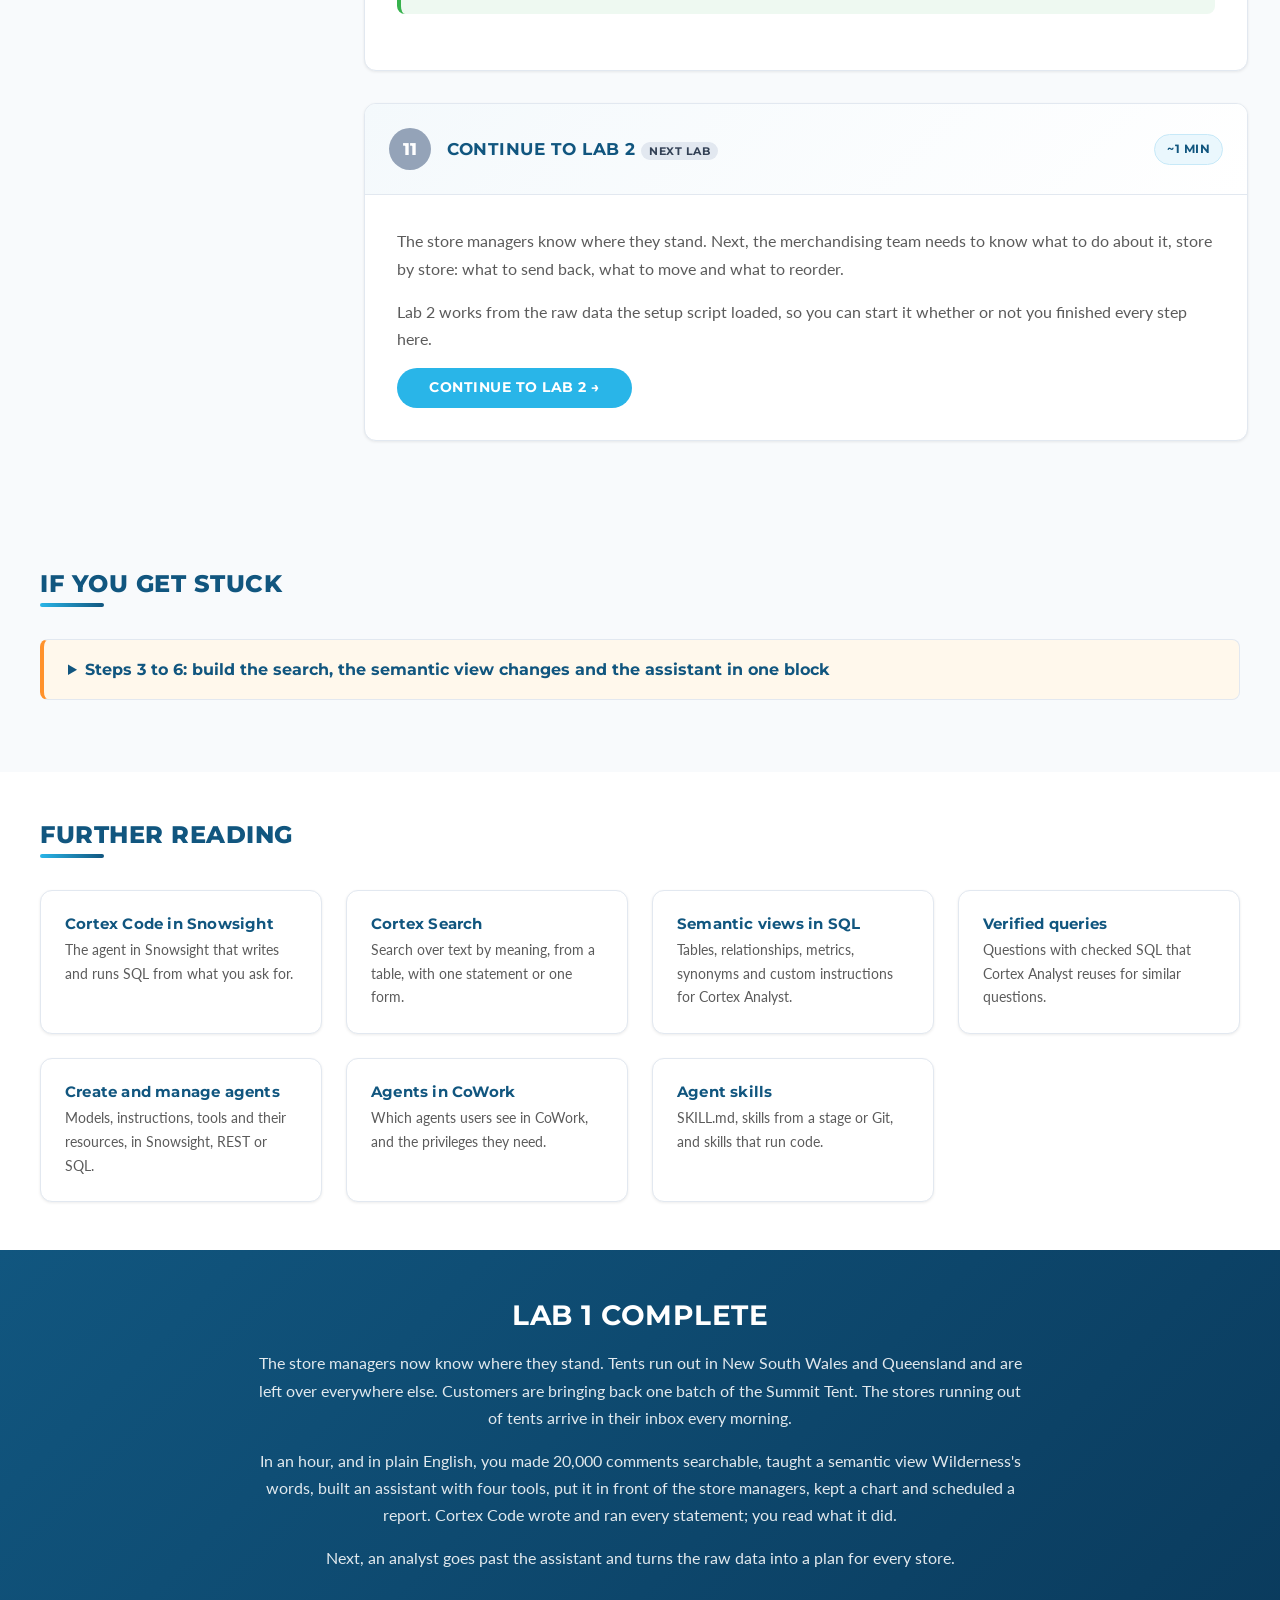
==== commit ab71f166: "Lab 1 Step 8: ask CoWork for an HTML diagram of the Step 7 conversation CoWork's HTML generation nee" ====
--- a/lab1_cowork.html
+++ b/lab1_cowork.html
@@ -6,7 +6,7 @@
 <meta name="snowflake-source" content="cortex-agent-authored">
 <title>Lab 1: Your Christmas assistant in CoWork</title>
 <script type="application/json" id="snowflake-report-metadata">{
- "generated": "2026-11-02",
+ "generated": "2026-11-03",
  "intent": "Lab 1: Your Christmas assistant in CoWork",
  "producerNotes": "Built by _build/build.py from _build/src/guides. Figures were measured on the build account; screenshots are captured at the dry run.",
  "sections": [
@@ -1018,7 +1018,7 @@
         <h1 class="hero-title">Your Christmas assistant in CoWork</h1>
         <p class="hero-subtitle">Build an assistant that tells Wilderness's store managers where they stand this Christmas, from the numbers and from what customers say, and emails them every morning. You ask Cortex Code for each piece in plain English; it writes and runs the SQL.</p>
         <div class="hero-meta">
-            <div class="meta-item"><span class="meta-label">Core</span><span class="meta-value">50 min, 9 steps</span></div>
+            <div class="meta-item"><span class="meta-label">Core</span><span class="meta-value">52 min, 9 steps</span></div>
             <div class="meta-item"><span class="meta-label">Optional</span><span class="meta-value">10 min, 1 step</span></div>
             <div class="meta-item"><span class="meta-label">You use</span><span class="meta-value">Cortex Code in Snowsight, and CoWork</span></div>
             <div class="meta-item"><span class="meta-label">Code</span><span class="meta-value">None. One paste, then prompts</span></div>
@@ -1055,7 +1055,7 @@
                     <li>Ask Cortex Code what the data holds, in business terms.</li>
                     <li>Make 20,000 customer comments searchable with Cortex Search.</li>
                     <li>Find out what the semantic view knows, then teach it Wilderness's words.</li>
-                    <li>Create the Wilderness Assistant with three tools (the numbers, the customer comments and charts) and put it in CoWork.</li>
+                    <li>Create the Wilderness Assistant with four tools (the numbers, the customer comments, charts and code) and put it in CoWork.</li>
                     <li>Ask it where you stand, from the numbers, from what customers say and from both, then save the answer and have it emailed every morning.</li>
                 </ul>
             </div>
@@ -1078,7 +1078,7 @@
             <a class="step-nav-item" href="#step-5" data-step="5"><span class="nav-index">5</span><span class="nav-text">Teach the semantic view Wilderness's words</span><span class="nav-time">8 min</span></a>
             <a class="step-nav-item" href="#step-6" data-step="6"><span class="nav-index">6</span><span class="nav-text">Create the agent and put it in CoWork</span><span class="nav-time">8 min</span></a>
             <a class="step-nav-item" href="#step-7" data-step="7"><span class="nav-index">7</span><span class="nav-text">Use it in CoWork</span><span class="nav-time">8 min</span></a>
-            <a class="step-nav-item" href="#step-8" data-step="8"><span class="nav-index">8</span><span class="nav-text">Keep the answer: artifacts</span><span class="nav-time">4 min</span></a>
+            <a class="step-nav-item" href="#step-8" data-step="8"><span class="nav-index">8</span><span class="nav-text">Keep the answer: artifacts</span><span class="nav-time">6 min</span></a>
             <a class="step-nav-item" href="#step-9" data-step="9"><span class="nav-index">9</span><span class="nav-text">Schedule it: automations</span><span class="nav-time">5 min</span></a>
             <a class="step-nav-item optional" href="#step-10" data-step="10"><span class="nav-index">10</span><span class="nav-text">Brief Martha: a skill that emails a report</span><span class="nav-time">10 min</span></a>
             <a class="step-nav-item optional" href="#step-11" data-step="11"><span class="nav-index">11</span><span class="nav-text">Continue to Lab 2</span><span class="nav-time">1 min</span></a>
@@ -1286,23 +1286,24 @@
     <div class="step-content">
 <p>You now have the comments and the numbers ready to be asked. The store managers need one place to ask both, and they will not open Snowsight. They use CoWork, the chat app at ai.snowflake.com.</p>
 
-<p>An agent answers a question by choosing tools and putting the results together. This one gets three:</p>
+<p>An agent answers a question by choosing tools and putting the results together. This one gets four:</p>
 <ul>
     <li><strong>Cortex Analyst</strong>, for numbers, through the semantic view.</li>
     <li><strong>Cortex Search</strong>, for what customers said.</li>
     <li><strong>Data to Chart</strong>, which turns a result into a chart.</li>
+    <li><strong>Code execution</strong>, which writes and runs Python. In Step 8 it builds an HTML page from your answers.</li>
 </ul>
 <p>Its instructions tell it who it is talking to and how to answer. CoWork lists only the agents an administrator adds to it, so the same prompt adds this one.</p>
 
 <p>Prompt 4:</p>
 <div class="code-block prompt">
     <div class="code-header"><span class="code-lang">cortex code</span><button class="btn-copy" type="button">Copy</button></div>
-    <pre><code>Create agent WILDERNESS_ASSISTANT, display name Wilderness Assistant, for 72 store managers, with three tools: retail_analyst (Cortex Analyst on SV_WILDERNESS_RETAIL), customer_feedback (Cortex Search on CSS_CUSTOMER_FEEDBACK) and data_to_chart. Warehouse WILDERNESS_WH. Instructions: plain Australian English, answer first, AUD, and say when the data cannot answer. Add four sample questions: one that needs only the customer comments, one that needs only the numbers, one simple one that needs both, and one harder one that needs both and asks for a chart worth keeping. Then add it to CoWork and show me it is listed.</code></pre>
+    <pre><code>Create agent WILDERNESS_ASSISTANT, display name Wilderness Assistant, for 72 store managers, with four tools: retail_analyst (Cortex Analyst on SV_WILDERNESS_RETAIL), customer_feedback (Cortex Search on CSS_CUSTOMER_FEEDBACK), data_to_chart and code_execution. Warehouse WILDERNESS_WH. Instructions: plain Australian English, answer first, AUD, and say when the data cannot answer. Add four sample questions: one that needs only the customer comments, one that needs only the numbers, one simple one that needs both, and one harder one that needs both and asks for a chart worth keeping. Then add it to CoWork and show me it is listed.</code></pre>
 </div>
 
 <div class="info-box success">
     <strong>You should see</strong>
-    <p>The agent created with three tools, <code>retail_analyst</code>, <code>customer_feedback</code> and <code>data_to_chart</code>, the instructions and four sample questions Cortex Code wrote for it, and a list that includes <code>WILDERNESS_ASSISTANT</code> in CoWork.</p>
+    <p>The agent created with four tools, <code>retail_analyst</code>, <code>customer_feedback</code>, <code>data_to_chart</code> and <code>code_execution</code>, the instructions and four sample questions Cortex Code wrote for it, and a list that includes <code>WILDERNESS_ASSISTANT</code> in CoWork.</p>
 </div>
 
 <details class="callout">
@@ -1379,7 +1380,7 @@
     <div class="step-header">
         <span class="step-number">8</span>
         <h2 class="step-title">Keep the answer: artifacts</h2>
-        <span class="step-duration">~4 min</span>
+        <span class="step-duration">~6 min</span>
     </div>
     <div class="step-content">
 <p>The return-rate chart from the harder question is worth keeping. Tomorrow, with a new day of returns, someone will want it again, and a chat answer disappears into the history.</p>
@@ -1400,6 +1401,24 @@
 <div class="info-box tip">
     <strong>It reruns its query</strong>
     <p>The chart reruns its SQL when you refresh it, with your own access rights. A question like "last 30 days" moves forward each time; fixed dates stay fixed. A shared conversation is different: it is a snapshot and never reruns.</p>
+</div>
+
+<p>CoWork can also turn the conversation into a file: a PDF, Word, PowerPoint or HTML page. It writes the file with the agent's code execution tool, the fourth tool you gave it in Step 6.</p>
+
+<p>Go back to the Step 7 conversation and ask:</p>
+<div class="code-block prompt">
+    <div class="code-header"><span class="code-lang">cowork</span><button class="btn-copy" type="button">Copy</button></div>
+    <pre><code>Generate an interesting HTML diagram for this.</code></pre>
+</div>
+
+<div class="info-box success">
+    <strong>You should see</strong>
+    <p>A code step in the thinking steps, then an HTML page shown in the chat, built from the conversation: batch <code>B26-07</code> coming back at about 18% against about 4% for the other batches, with what customers said about the poles and seams. If CoWork asks before it runs code, allow it. The design is CoWork's choice, so yours will differ from your neighbour's.</p>
+</div>
+
+<div class="info-box info">
+    <strong>A snapshot, not a rerun</strong>
+    <p>Unlike the saved chart, the HTML page does not rerun anything. It shows the numbers as they were when CoWork made it. HTML generation in CoWork is in preview.</p>
 </div>
         <label class="completion-checkbox"><input type="checkbox" data-step="8"> Mark step 8 complete</label>
     </div>
@@ -1458,7 +1477,7 @@
 </ol>
 <p>Read it: <a href="https://github.com/sfc-gh-jastaub/wilderness-snowflake-workshop/blob/main/skills/christmas-trading-report/SKILL.md" target="_blank" rel="noopener">SKILL.md in the repository</a>.</p>
 
-<p>Go back to Snowsight and, in the Cortex Code panel, paste this prompt. It copies the skill into a stage the agent reads from, then adds the skill and the two things it needs: code execution for its script, and a tool that sends the email.</p>
+<p>Go back to Snowsight and, in the Cortex Code panel, paste this prompt. It copies the skill into a stage the agent reads from, then adds the skill and a tool that sends the email, and lets code execution, which the agent has had since Step 6, run the skill's script without asking.</p>
 
 <p>Prompt 5:</p>
 <div class="code-block prompt">
@@ -1469,7 +1488,7 @@
 
 Then update agent WILDERNESS_HOL.LAB1_ASSISTANT.WILDERNESS_ASSISTANT in place (ALTER AGENT ... MODIFY LIVE VERSION, keep every existing instruction, tool and sample question so it stays listed in CoWork). Add:
 1. Skill christmas-trading-report, source type STAGE, path @WILDERNESS_HOL.LAB1_ASSISTANT.SKILLS/skills/christmas-trading-report
-2. The code_execution tool, running without asking for approval (permission_policy always_allow), so the skill can run render_report.py.
+2. Set the existing code_execution tool to run without asking for approval (permission_policy always_allow), so the skill can run render_report.py.
 3. A custom (generic) tool send_report_email for WILDERNESS_HOL.LAB1_ASSISTANT.SEND_REPORT_EMAIL(SUBJECT VARCHAR, HTML_BODY VARCHAR) on WILDERNESS_WH, both arguments required.
 
 In the orchestration instructions, tell the agent to follow the christmas-trading-report skill step by step without stopping to ask the user for confirmation. Use send_report_email only in step 4 of that skill: say so in the tool description and the orchestration instructions, and refuse any other email request.
@@ -1479,7 +1498,7 @@
 
 <div class="info-box success">
     <strong>You should see</strong>
-    <p>The stage <code>SKILLS</code> with the skill's files in it. Then <code>DESCRIBE AGENT</code> shows the tools <code>code_execution</code> and <code>send_report_email</code> next to the other three, one skill, <code>christmas-trading-report</code>, and the four sample questions still there. <code>SHOW AGENTS IN SNOWFLAKE INTELLIGENCE</code> still lists <code>WILDERNESS_ASSISTANT</code>.</p>
+    <p>The stage <code>SKILLS</code> with the skill's files in it. Then <code>DESCRIBE AGENT</code> shows the tool <code>send_report_email</code> next to the other four, one skill, <code>christmas-trading-report</code>, and the four sample questions still there. <code>SHOW AGENTS IN SNOWFLAKE INTELLIGENCE</code> still lists <code>WILDERNESS_ASSISTANT</code>.</p>
 </div>
 
 <p>In CoWork, start a new conversation with the Wilderness Assistant and ask the question below.</p>
@@ -1553,7 +1572,7 @@
     <div class="completion-container">
 <h2>Lab 1 complete</h2>
 <p>The store managers now know where they stand. Tents run out in New South Wales and Queensland and are left over everywhere else. Customers are bringing back one batch of the Summit Tent. The stores running out of tents arrive in their inbox every morning.</p>
-<p>In an hour, and in plain English, you made 20,000 comments searchable, taught a semantic view Wilderness's words, built an assistant with three tools, put it in front of the store managers, kept a chart and scheduled a report. Cortex Code wrote and ran every statement; you read what it did.</p>
+<p>In an hour, and in plain English, you made 20,000 comments searchable, taught a semantic view Wilderness's words, built an assistant with four tools, put it in front of the store managers, kept a chart and scheduled a report. Cortex Code wrote and ran every statement; you read what it did.</p>
 <p>Next, an analyst goes past the assistant and turns the raw data into a plan for every store.</p>
         <div class="cta-row">
             <a class="btn-primary" href="lab2_workspaces.html">Continue to Lab 2 &rarr;</a>
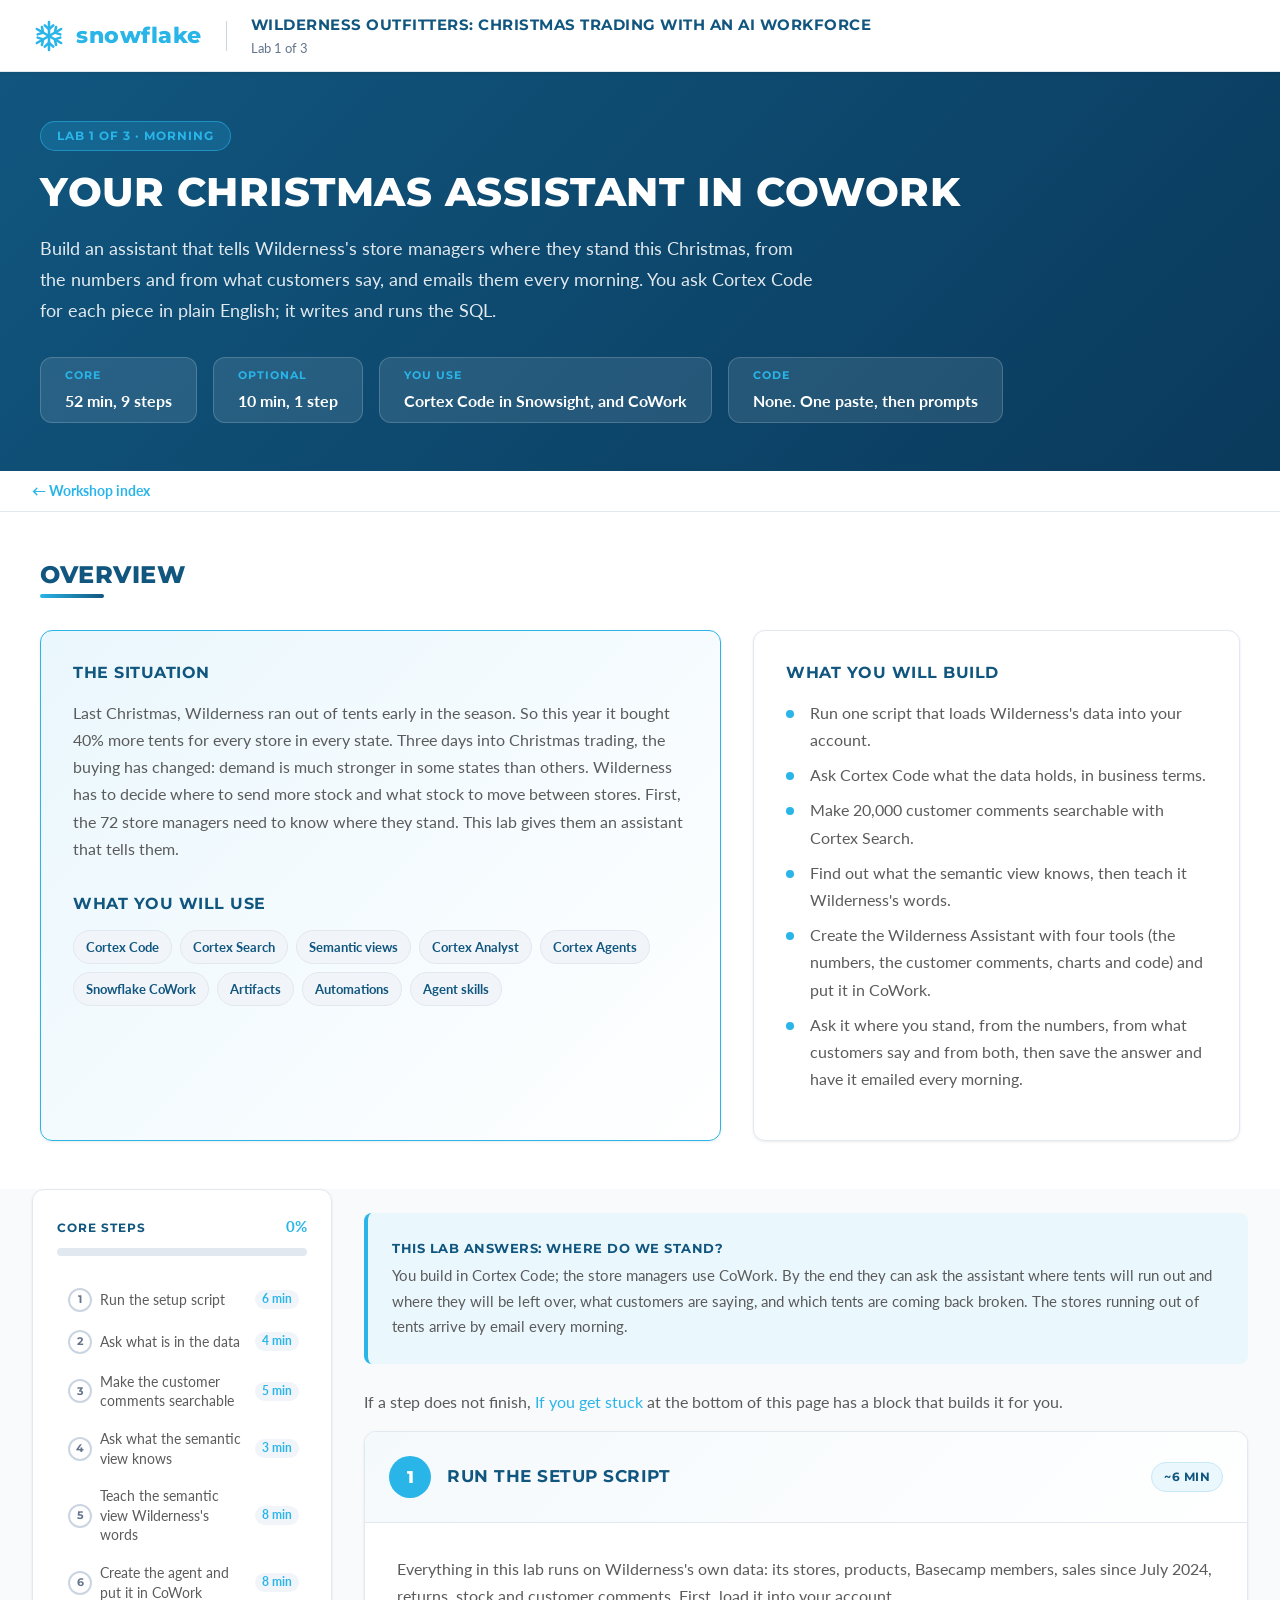
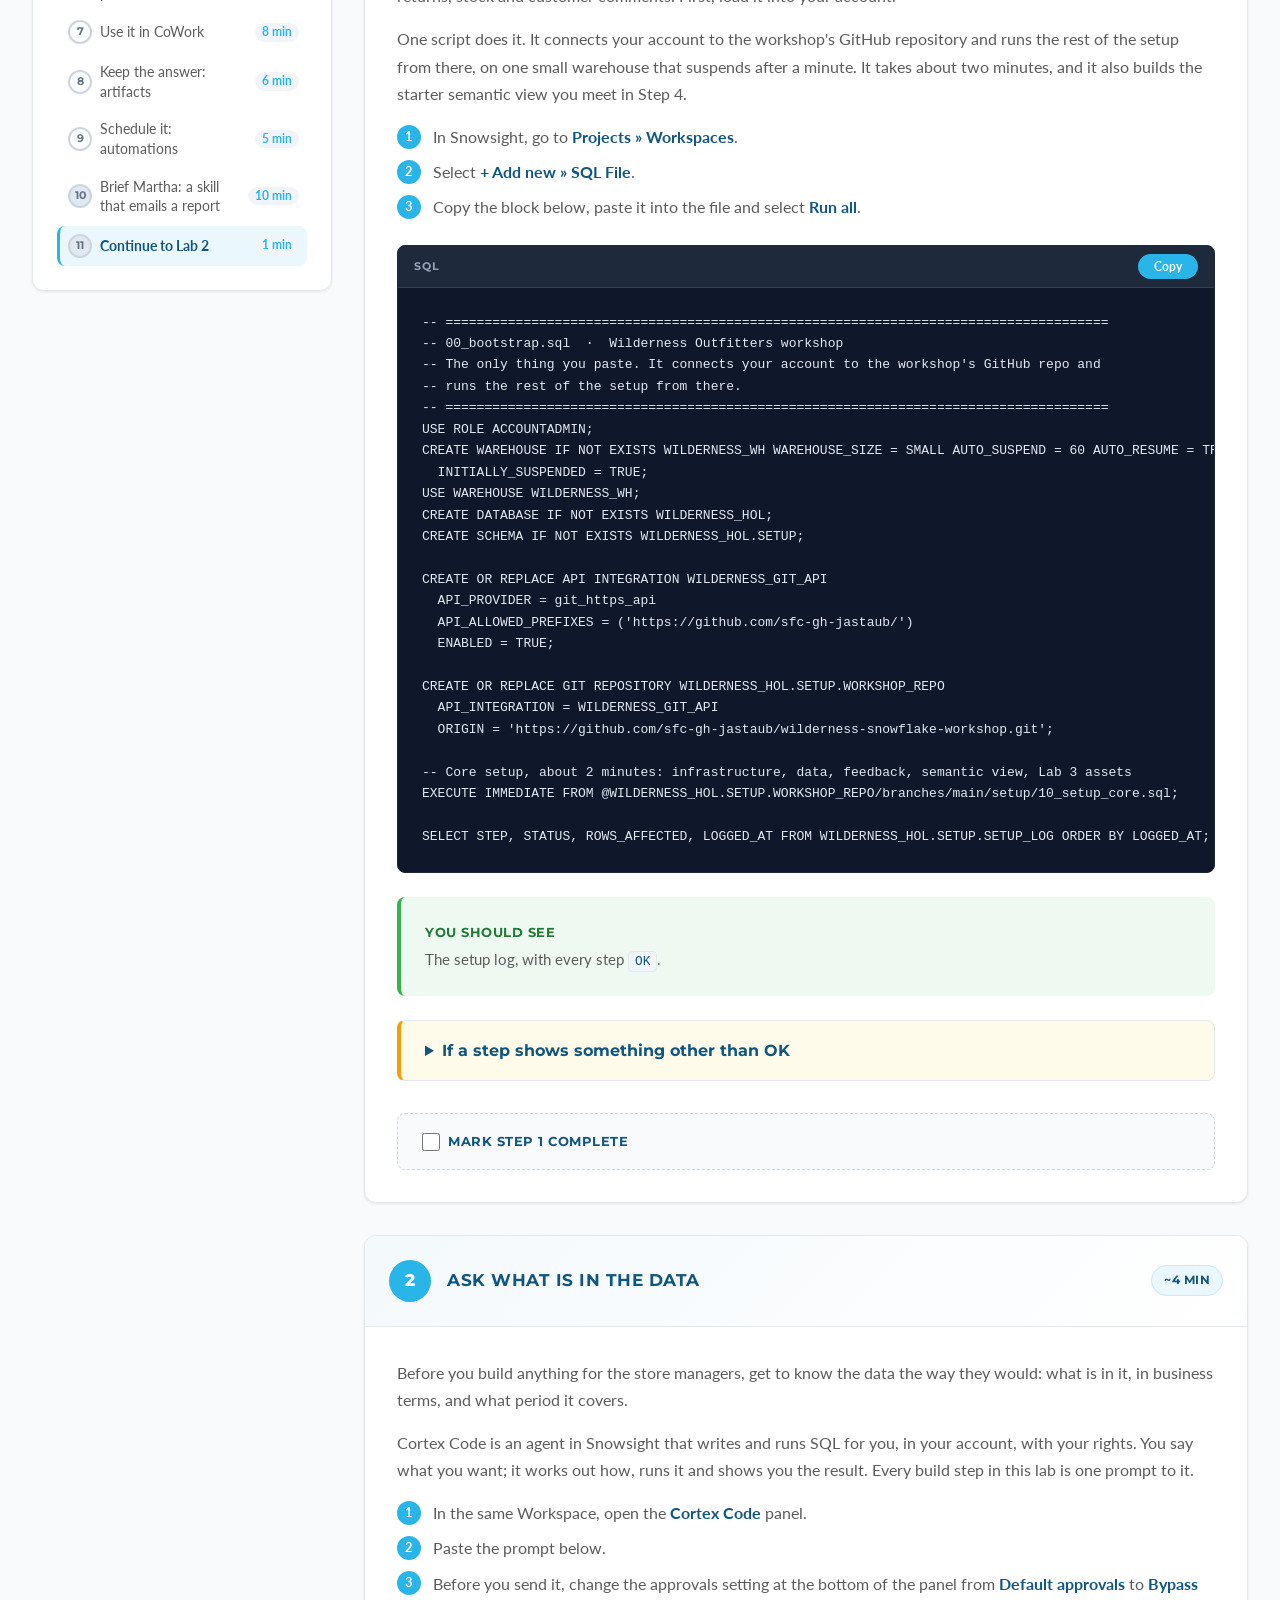
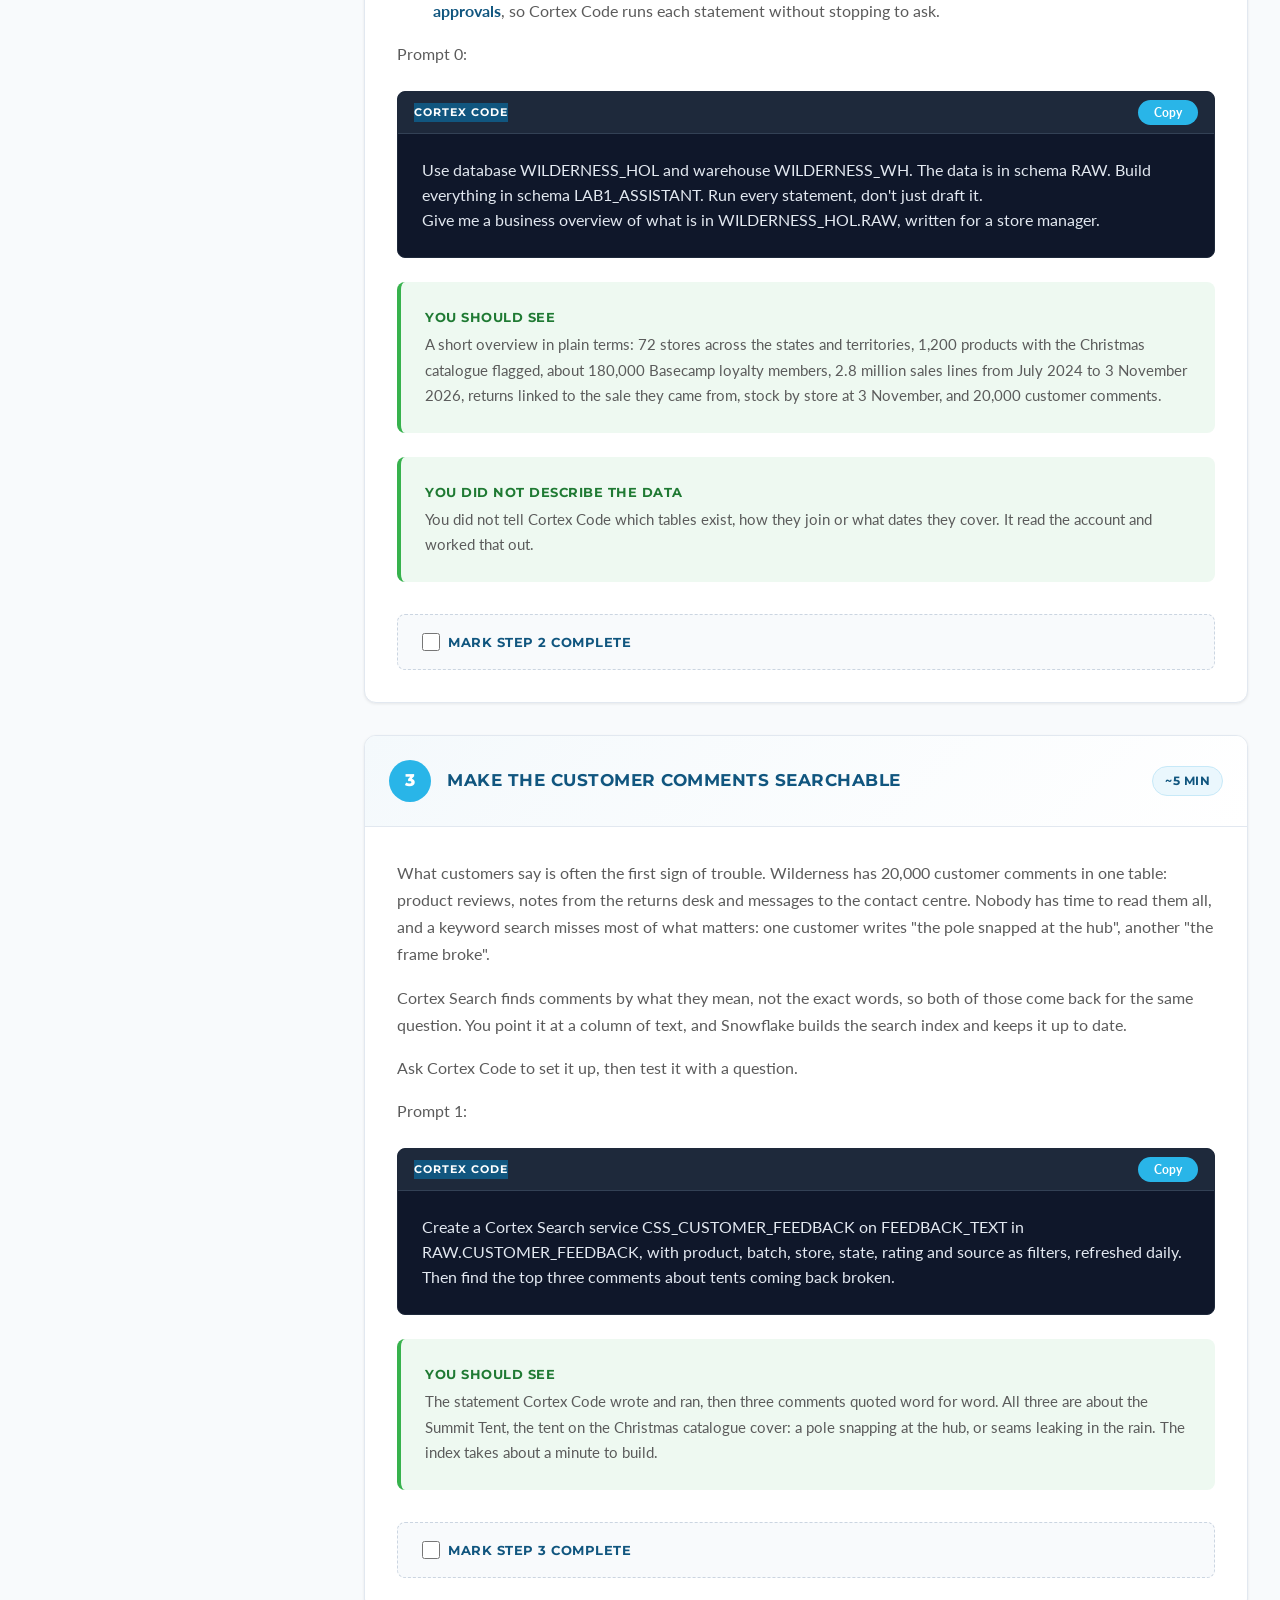
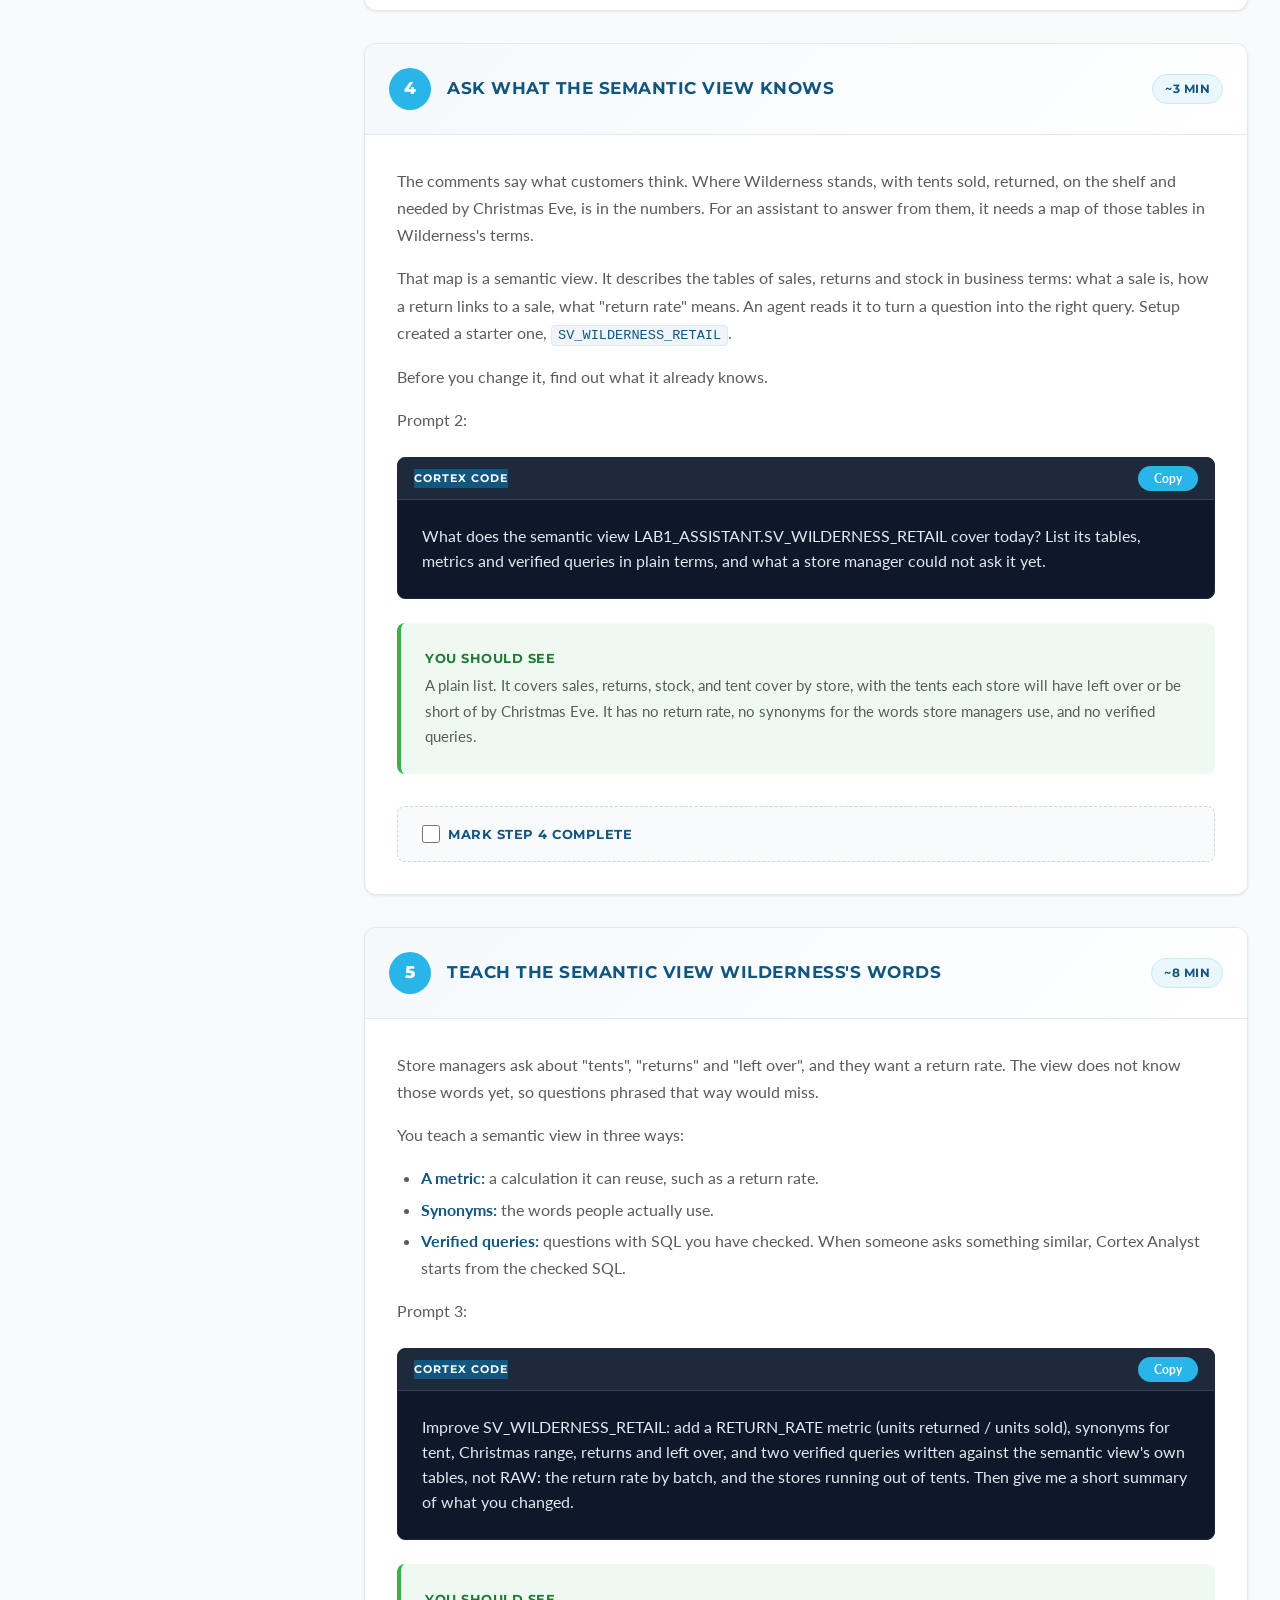
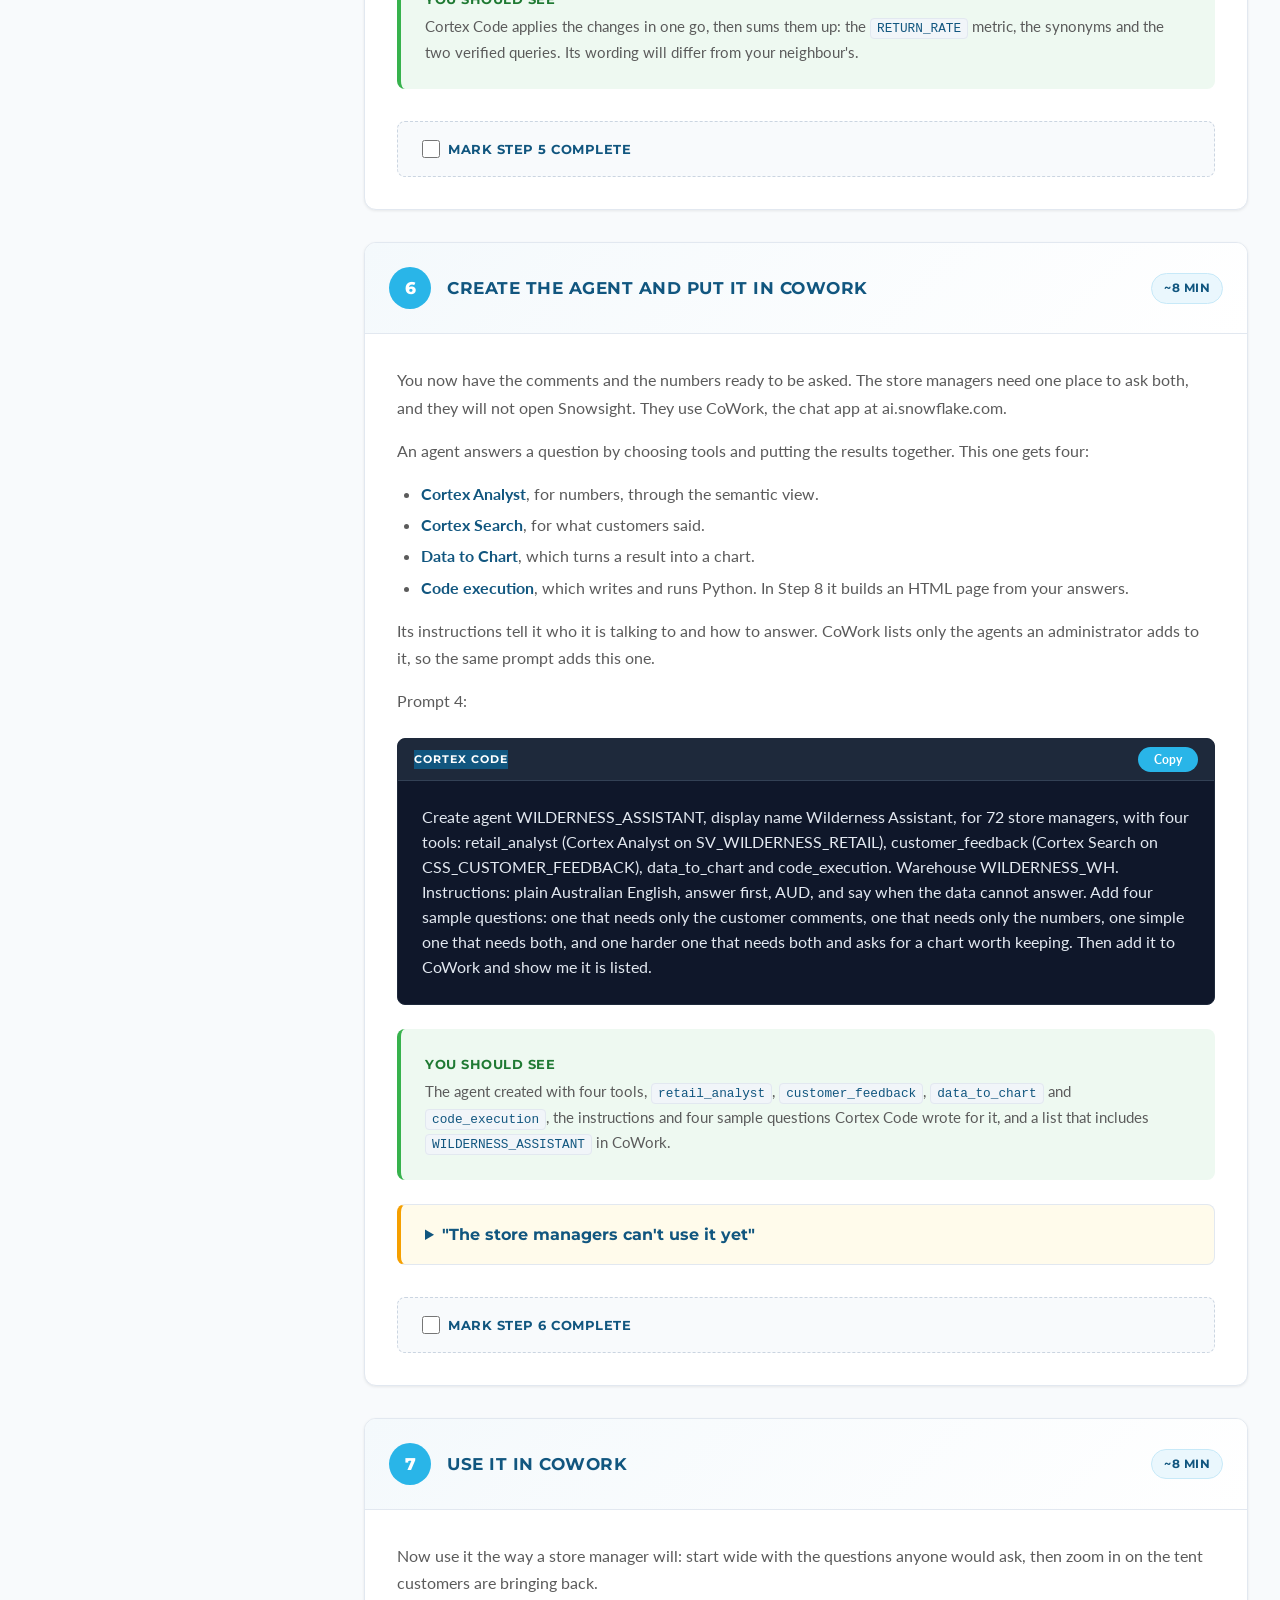
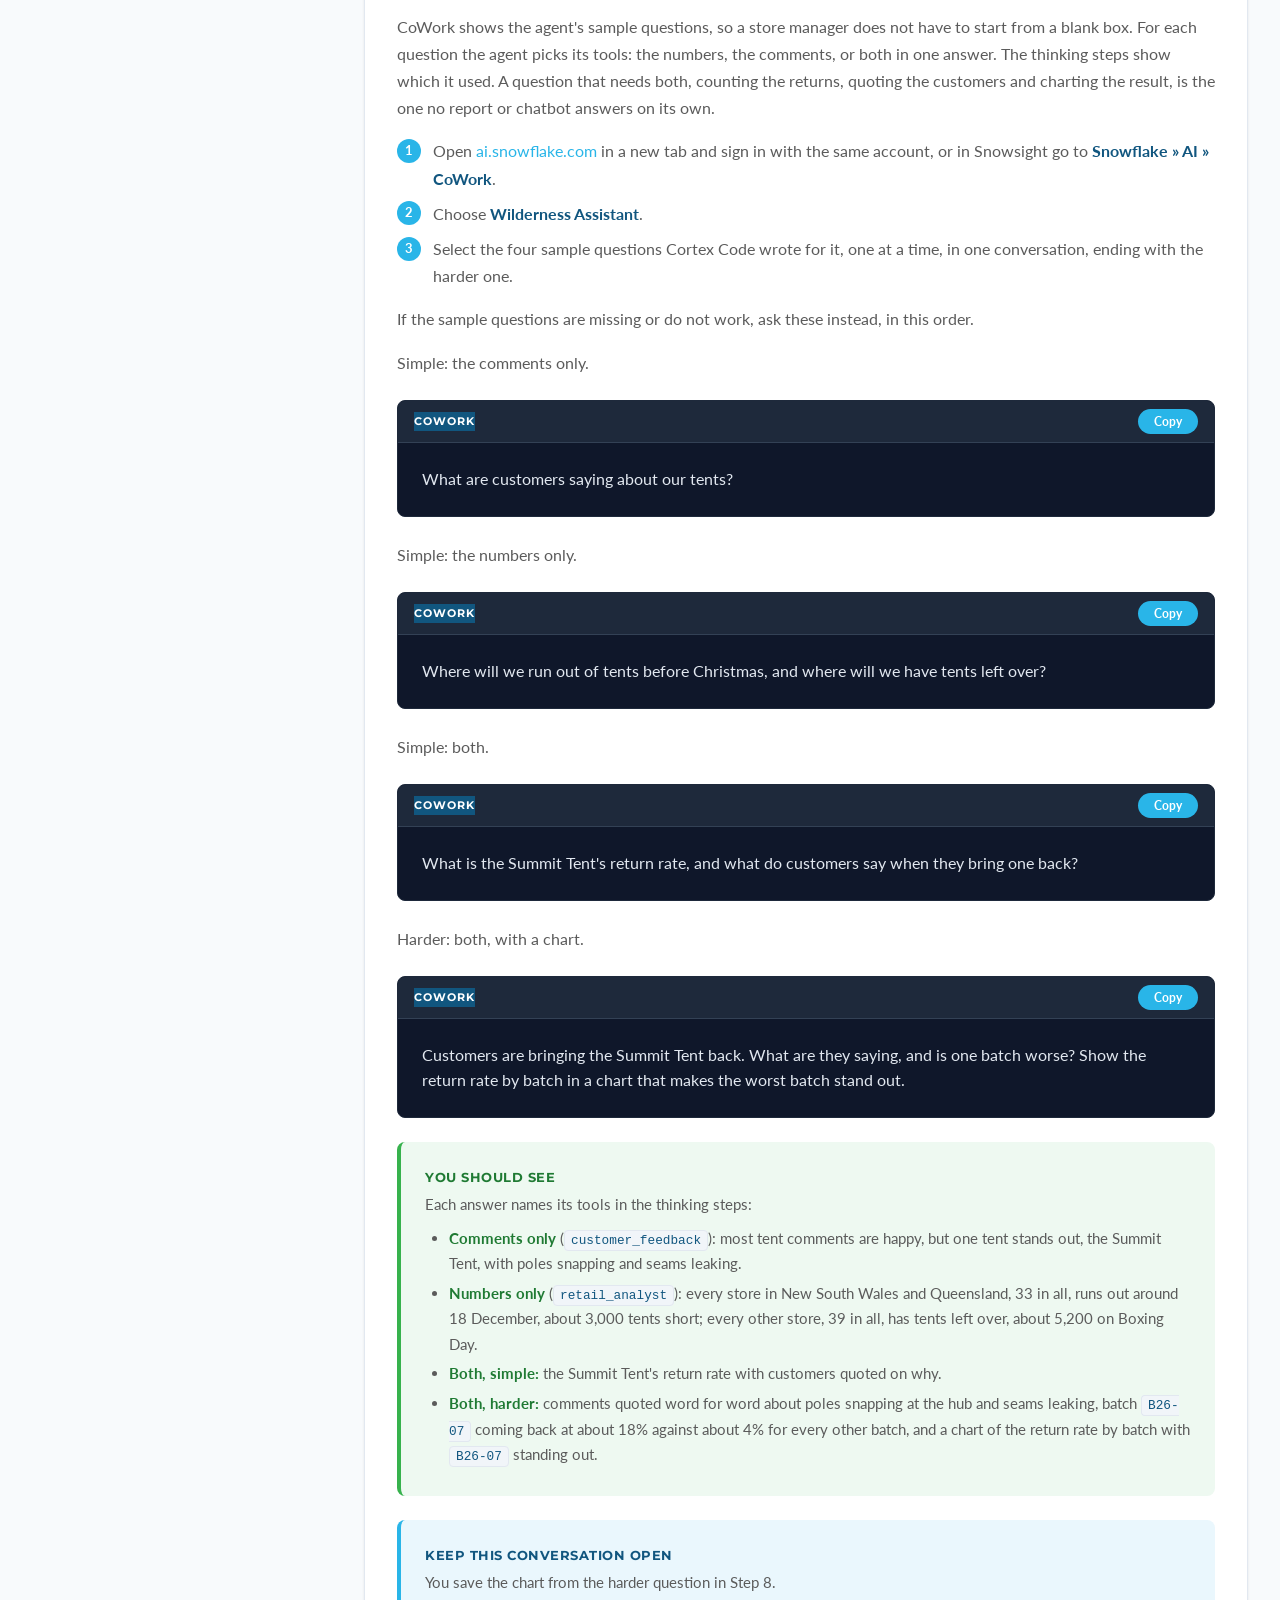
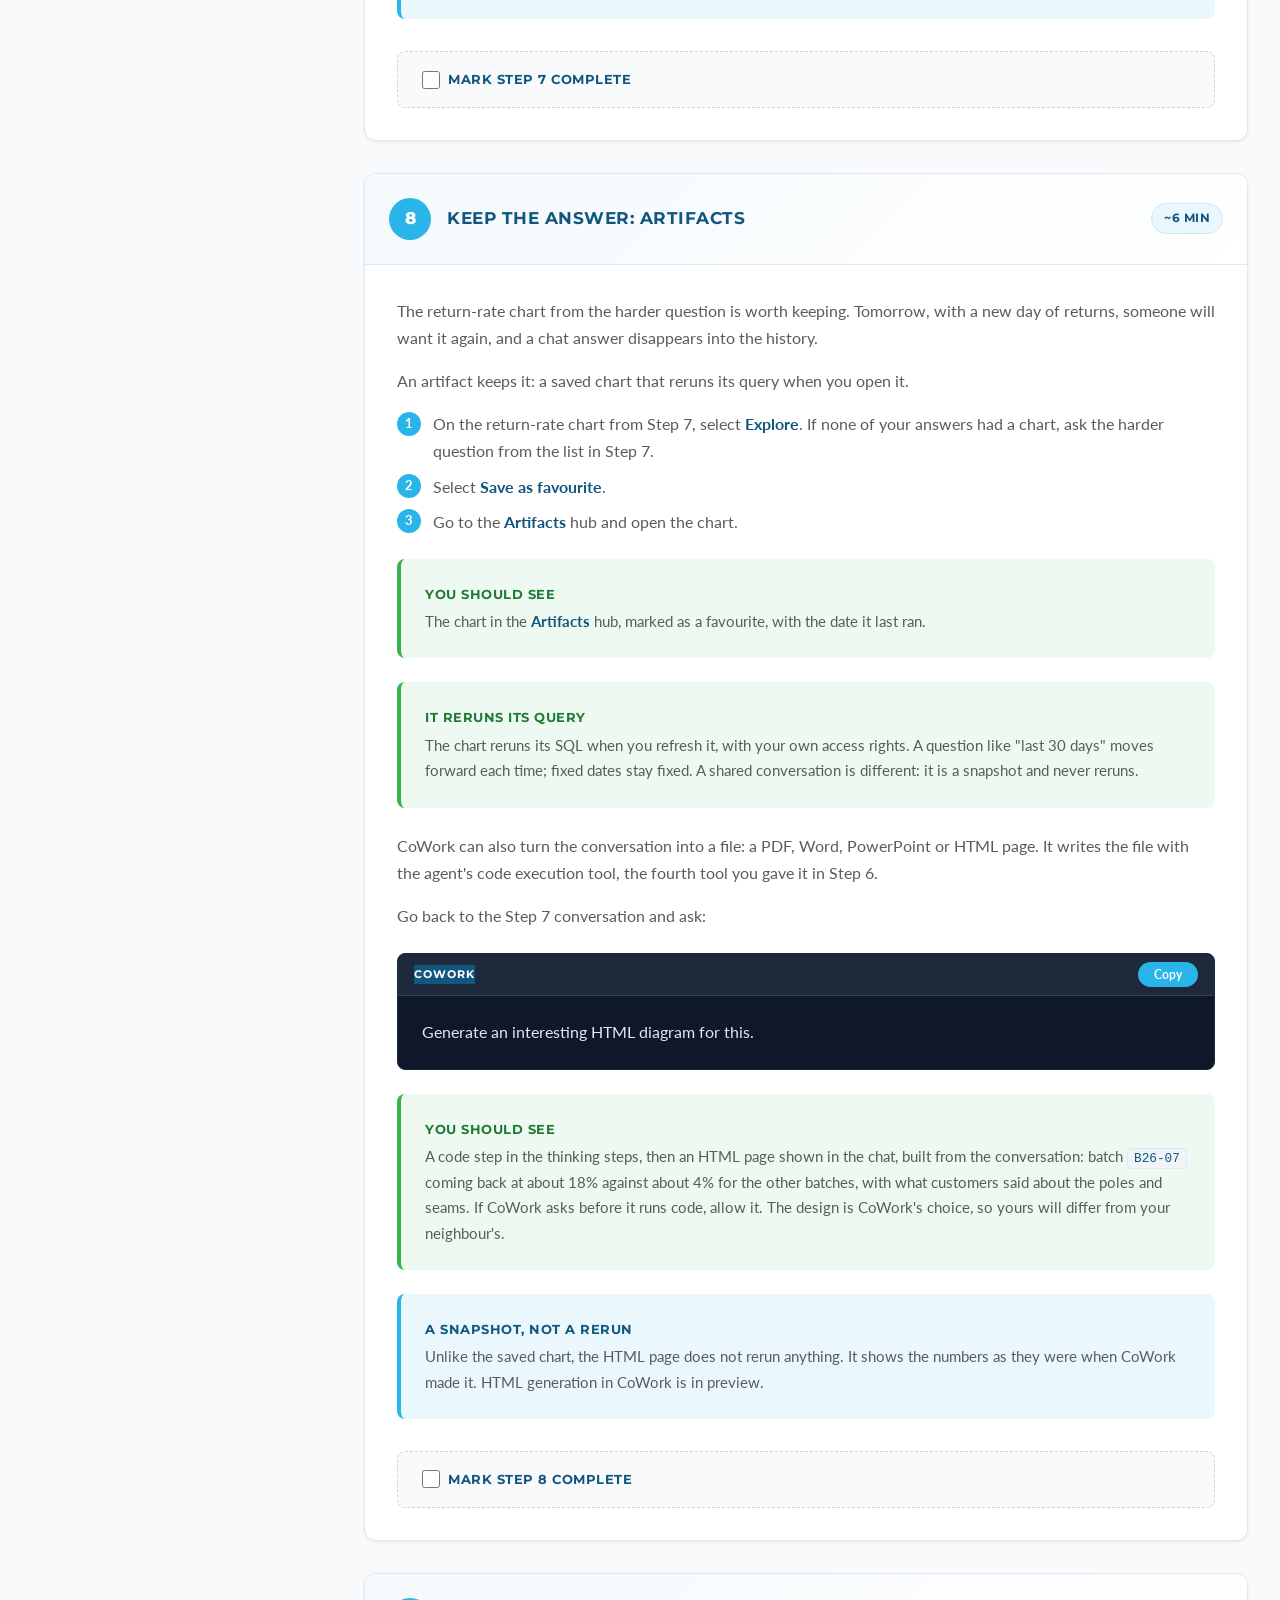
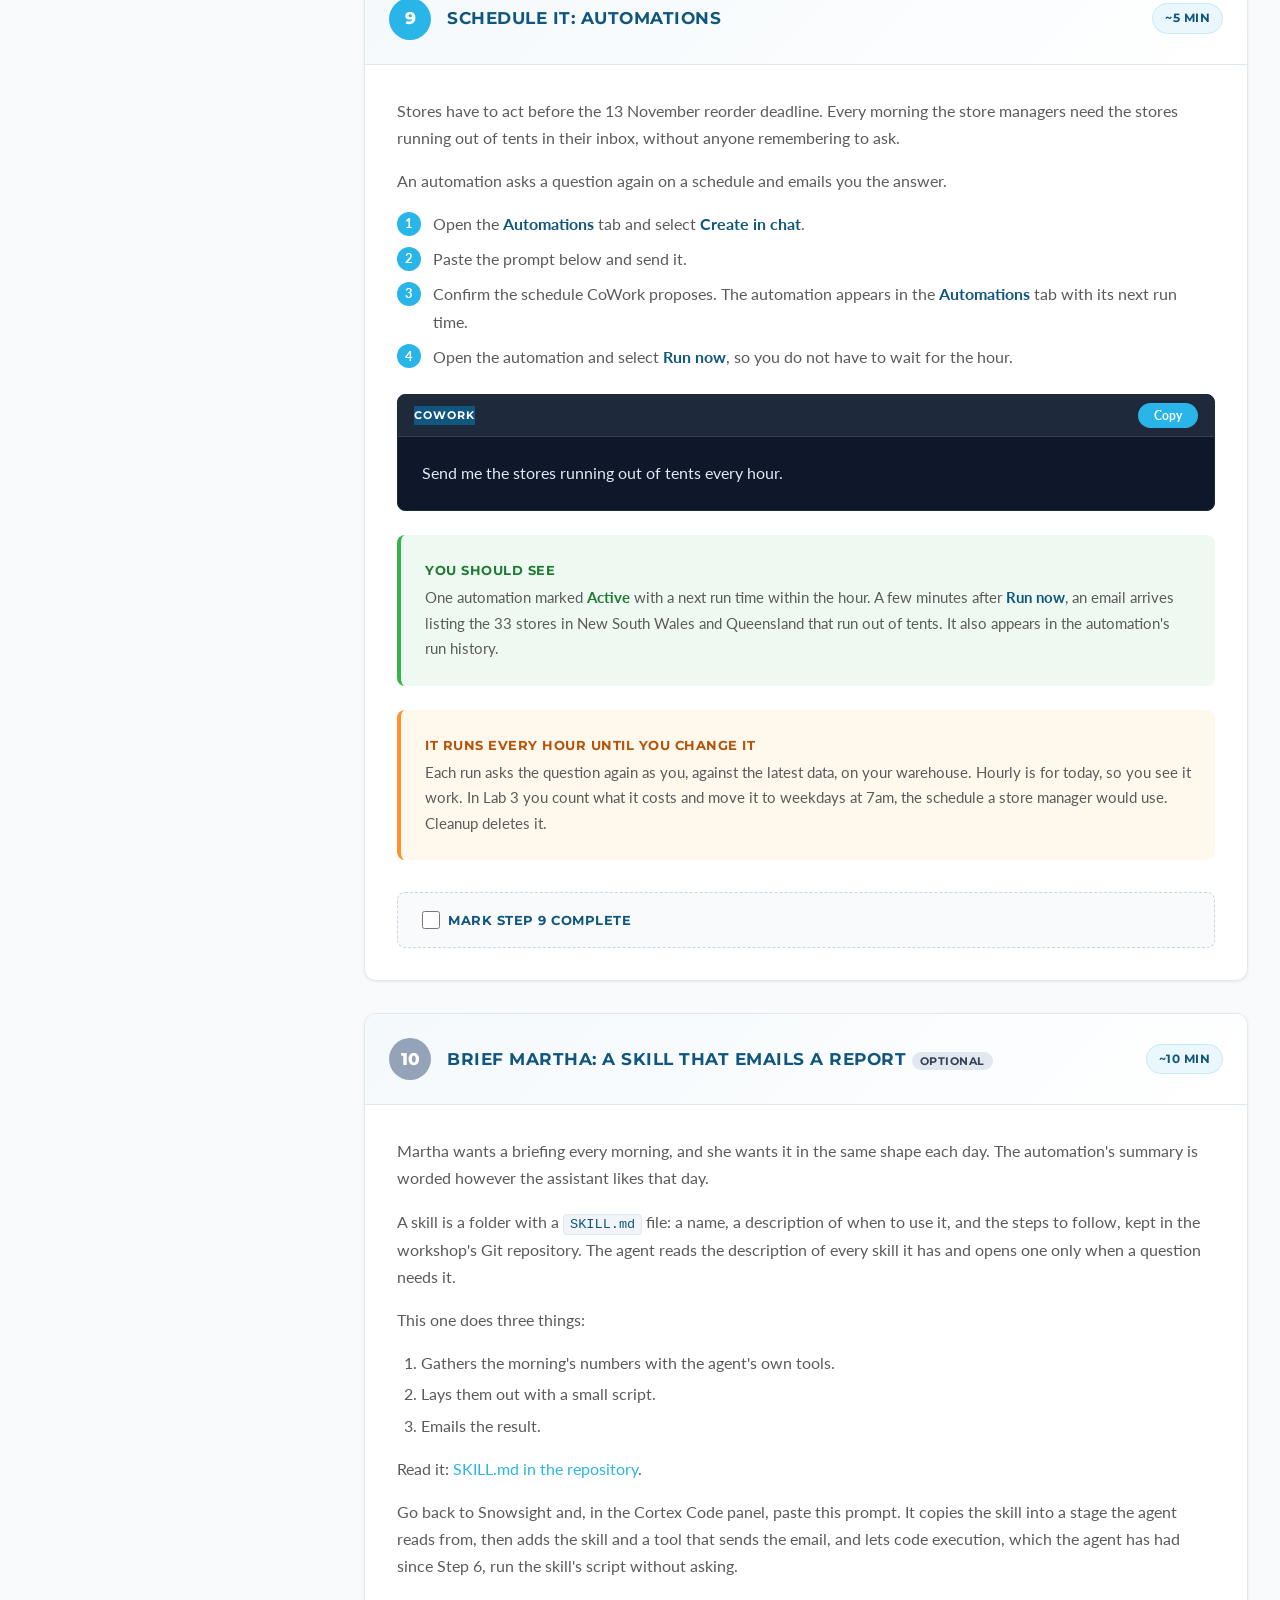
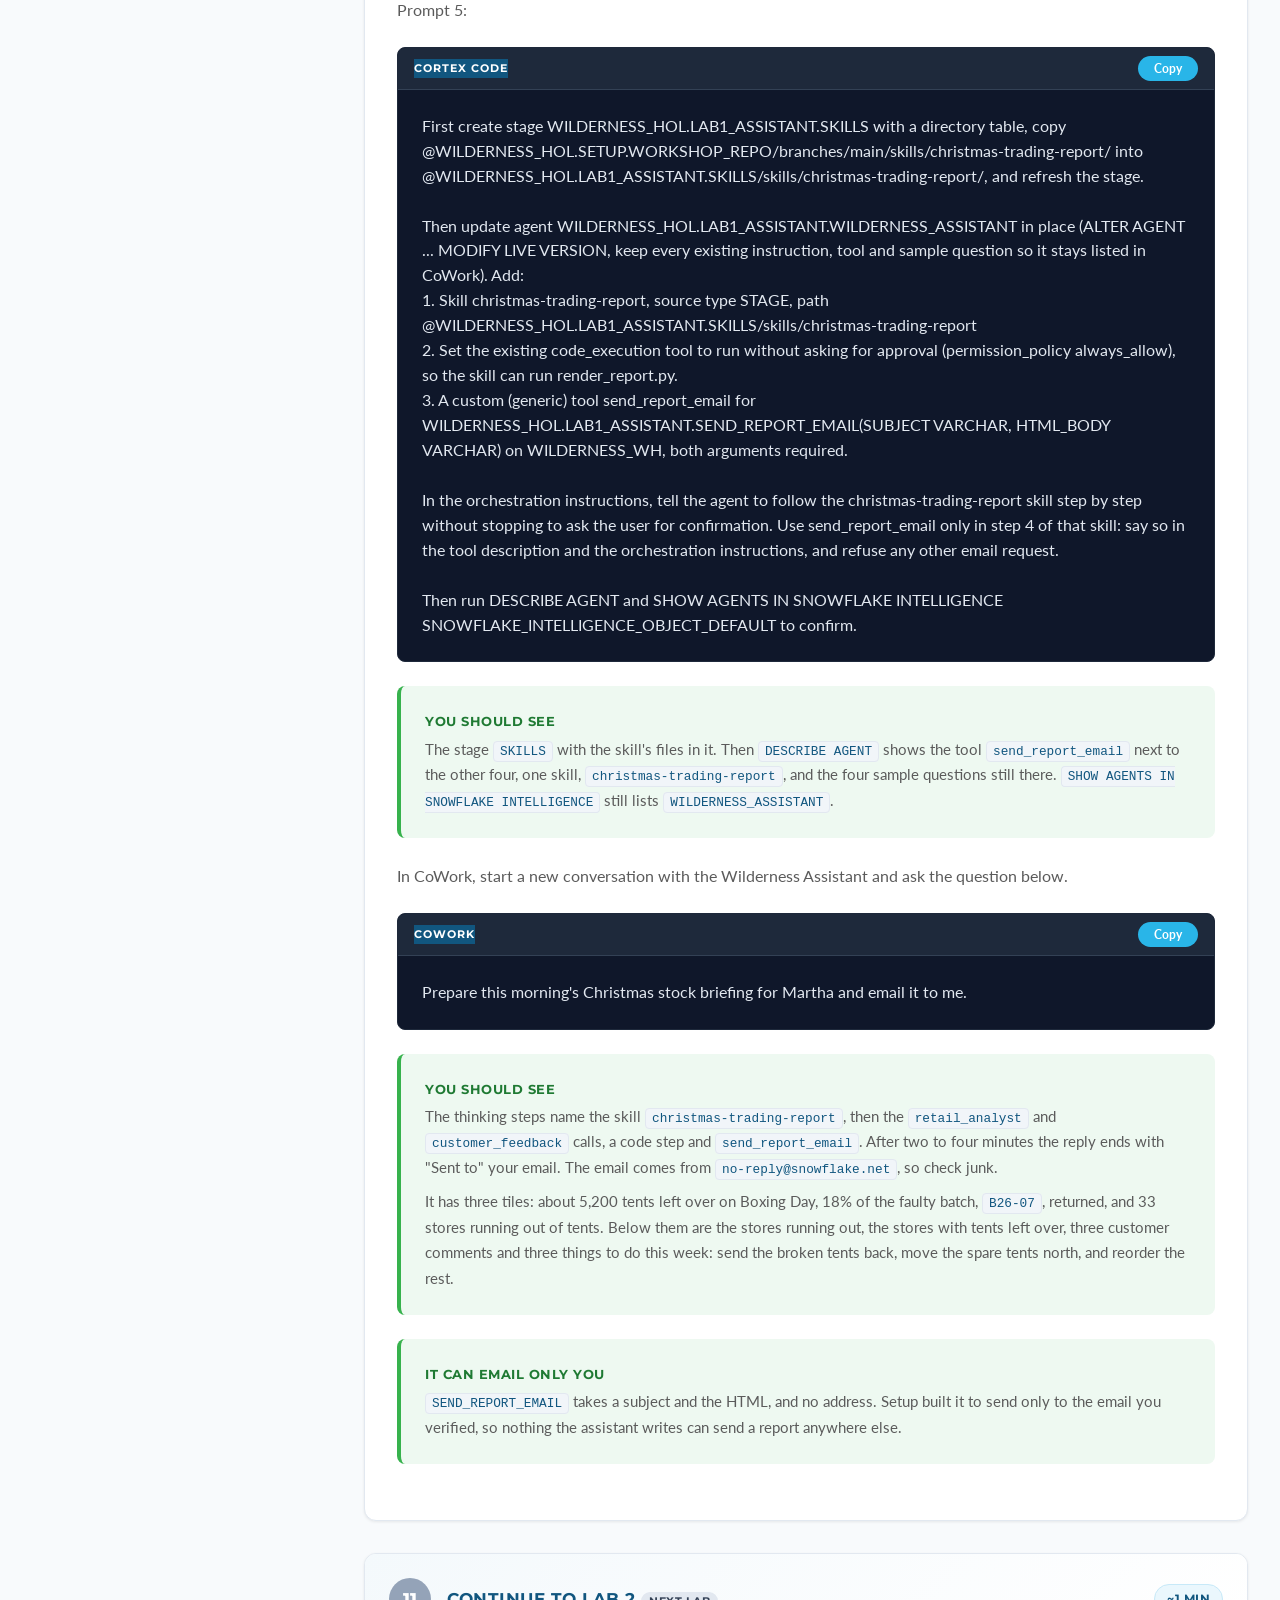
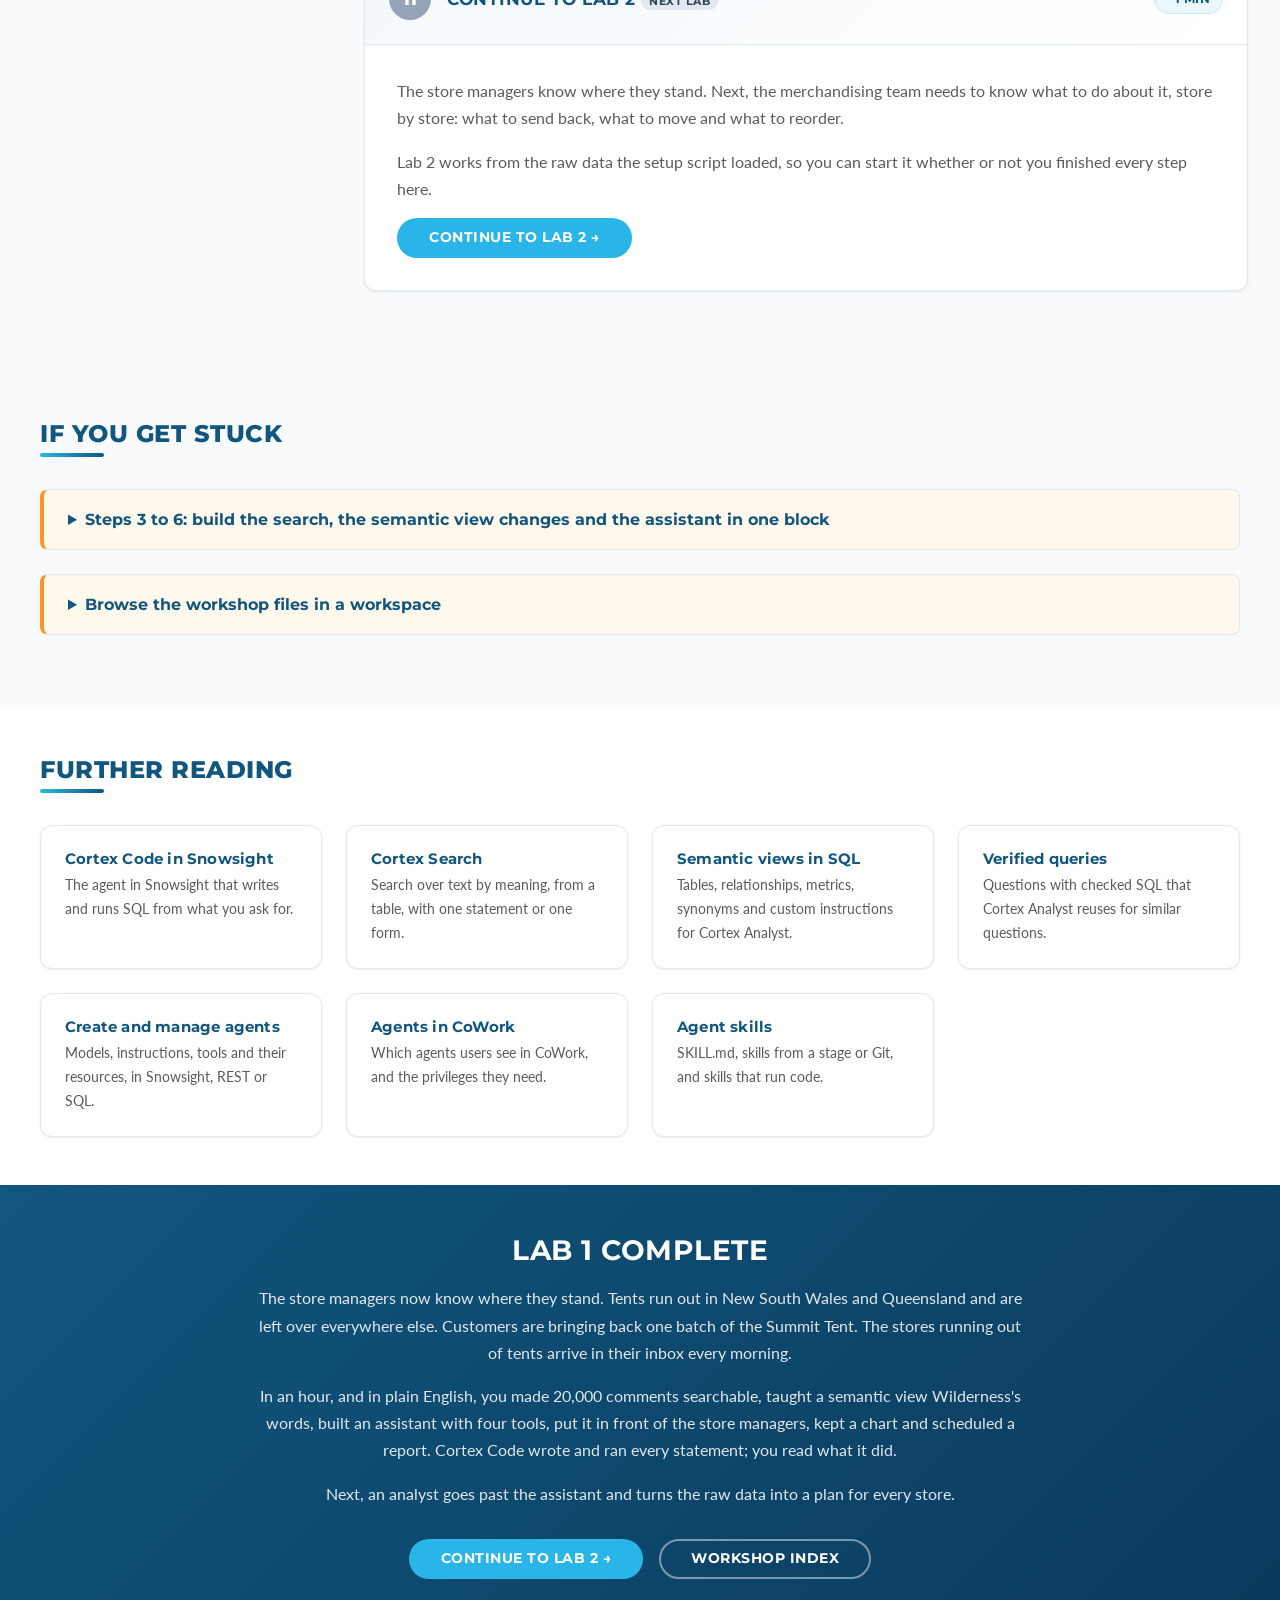
==== commit 7e1907d4: "Lab 1: move the workspace link out of setup into If you get stuck No step uses it, so setup now ends" ====
--- a/lab1_cowork.html
+++ b/lab1_cowork.html
@@ -1136,19 +1136,12 @@
 -- Core setup, about 2 minutes: infrastructure, data, feedback, semantic view, Lab 3 assets
 EXECUTE IMMEDIATE FROM @WILDERNESS_HOL.SETUP.WORKSHOP_REPO/branches/main/setup/10_setup_core.sql;
 
-SELECT STEP, STATUS, ROWS_AFFECTED, LOGGED_AT FROM WILDERNESS_HOL.SETUP.SETUP_LOG ORDER BY LOGGED_AT;
-
--- Your link to open the workshop repo as a workspace, with the form already filled in
-SELECT 'https://app.snowflake.com/' || LOWER(CURRENT_ORGANIZATION_NAME()) || '/' || LOWER(CURRENT_ACCOUNT_NAME())
-    || '/#/workspaces?action=create_workspace_from_git_repo'
-    || '&amp;remoteUrl=https%3A%2F%2Fgithub.com%2Fsfc-gh-jastaub%2Fwilderness-snowflake-workshop'
-    || '&amp;workspaceName=wilderness-snowflake-workshop&amp;apiIntegration=WILDERNESS_GIT_API&amp;authType=NONE'
-    AS OPEN_WORKSHOP_REPO;</code></pre>
+SELECT STEP, STATUS, ROWS_AFFECTED, LOGGED_AT FROM WILDERNESS_HOL.SETUP.SETUP_LOG ORDER BY LOGGED_AT;</code></pre>
 </div>
 
 <div class="info-box success">
     <strong>You should see</strong>
-    <p>The setup log, with every step <code>OK</code>. The last result has one link, <code>OPEN_WORKSHOP_REPO</code>; you do not need it today.</p>
+    <p>The setup log, with every step <code>OK</code>.</p>
 </div>
 
 <details class="callout">
@@ -1548,6 +1541,21 @@
     <div class="code-header"><span class="code-lang">sql</span><button class="btn-copy" type="button">Copy</button></div>
     <pre><code>ALTER GIT REPOSITORY WILDERNESS_HOL.SETUP.WORKSHOP_REPO FETCH;
 EXECUTE IMMEDIATE FROM @WILDERNESS_HOL.SETUP.WORKSHOP_REPO/branches/main/setup/90_catch_up_lab1.sql;</code></pre>
+</div>
+    </div>
+</details>
+
+<details class="callout stuck">
+    <summary>Browse the workshop files in a workspace</summary>
+    <div>
+        <p>You don't need this for any step. To read the setup scripts, catch-ups and skill in Snowsight, run this in your SQL file and open the link it returns. It opens <span class="path">Projects » Workspaces</span> with the form to create a workspace from the workshop's Git repository already filled in.</p>
+        <div class="code-block">
+    <div class="code-header"><span class="code-lang">sql</span><button class="btn-copy" type="button">Copy</button></div>
+    <pre><code>SELECT 'https://app.snowflake.com/' || LOWER(CURRENT_ORGANIZATION_NAME()) || '/' || LOWER(CURRENT_ACCOUNT_NAME())
+    || '/#/workspaces?action=create_workspace_from_git_repo'
+    || '&amp;remoteUrl=https%3A%2F%2Fgithub.com%2Fsfc-gh-jastaub%2Fwilderness-snowflake-workshop'
+    || '&amp;workspaceName=wilderness-snowflake-workshop&amp;apiIntegration=WILDERNESS_GIT_API&amp;authType=NONE'
+    AS OPEN_WORKSHOP_REPO;</code></pre>
 </div>
     </div>
 </details>
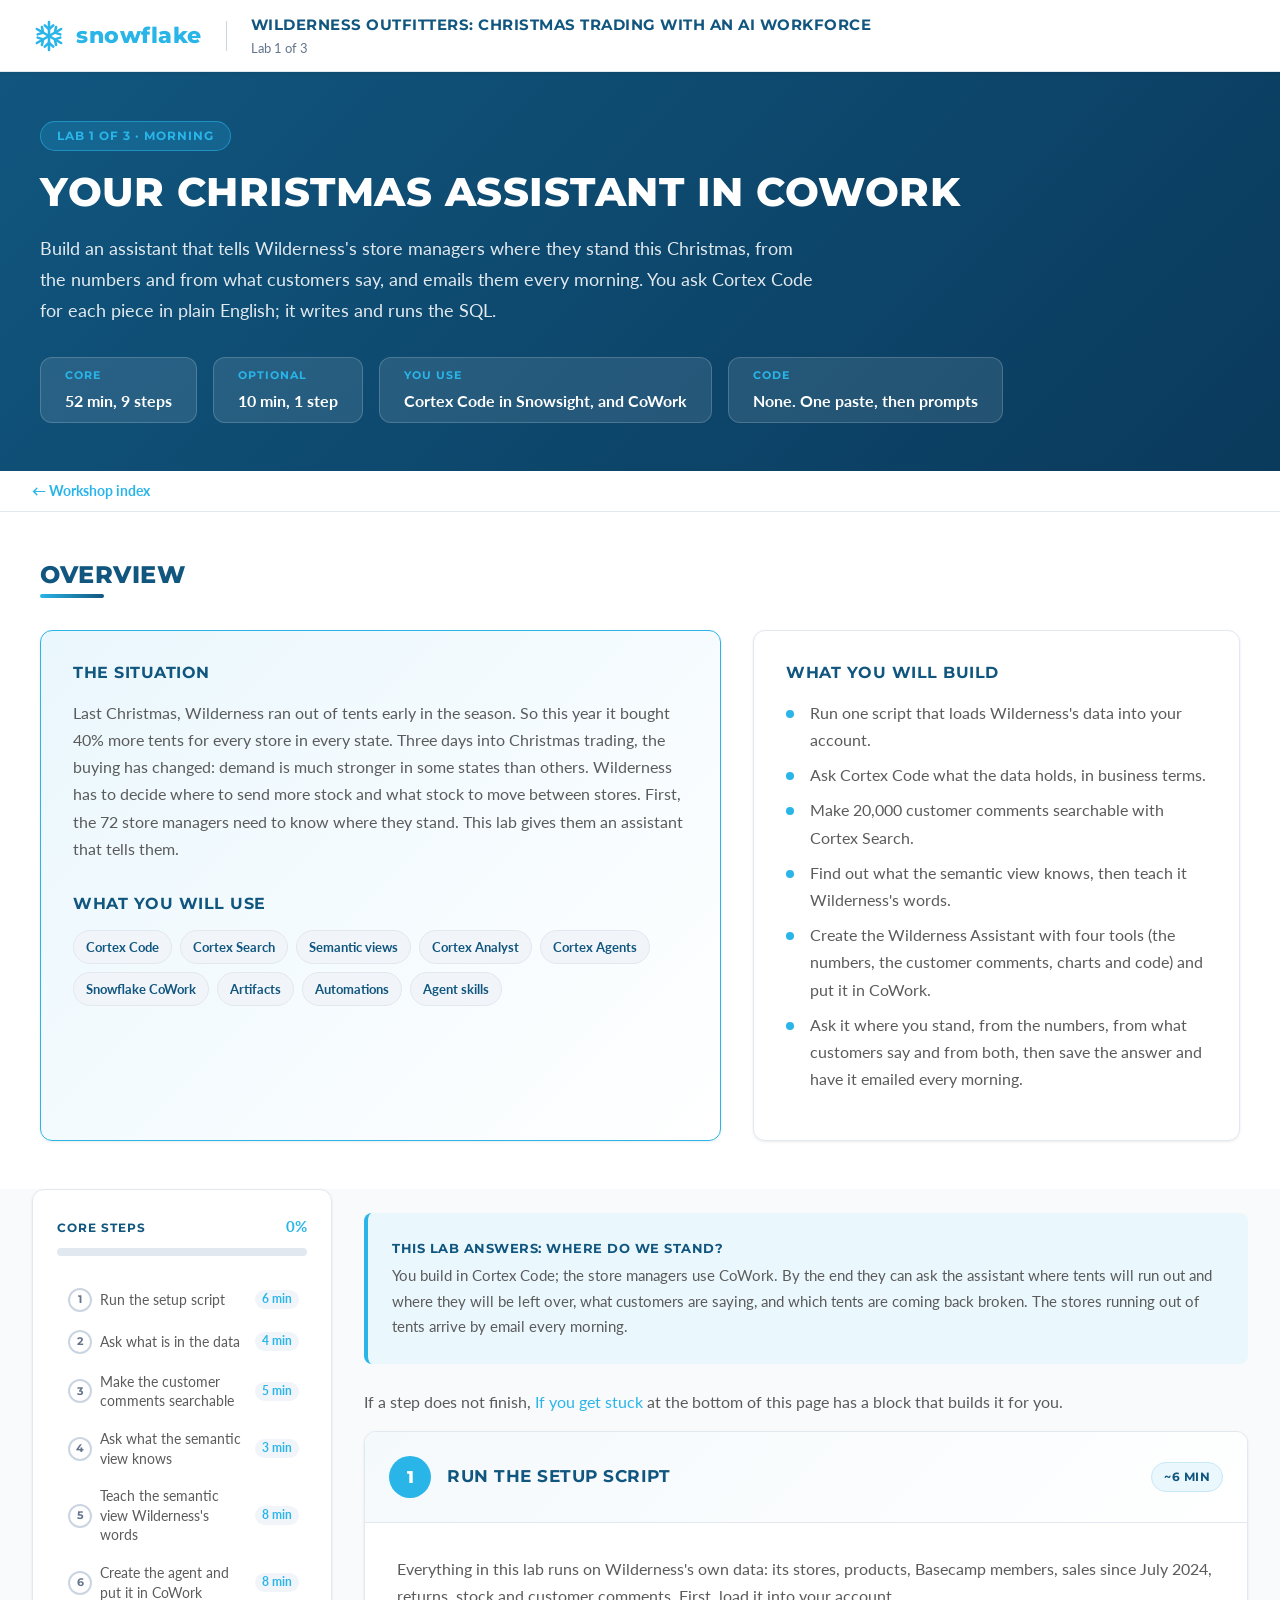
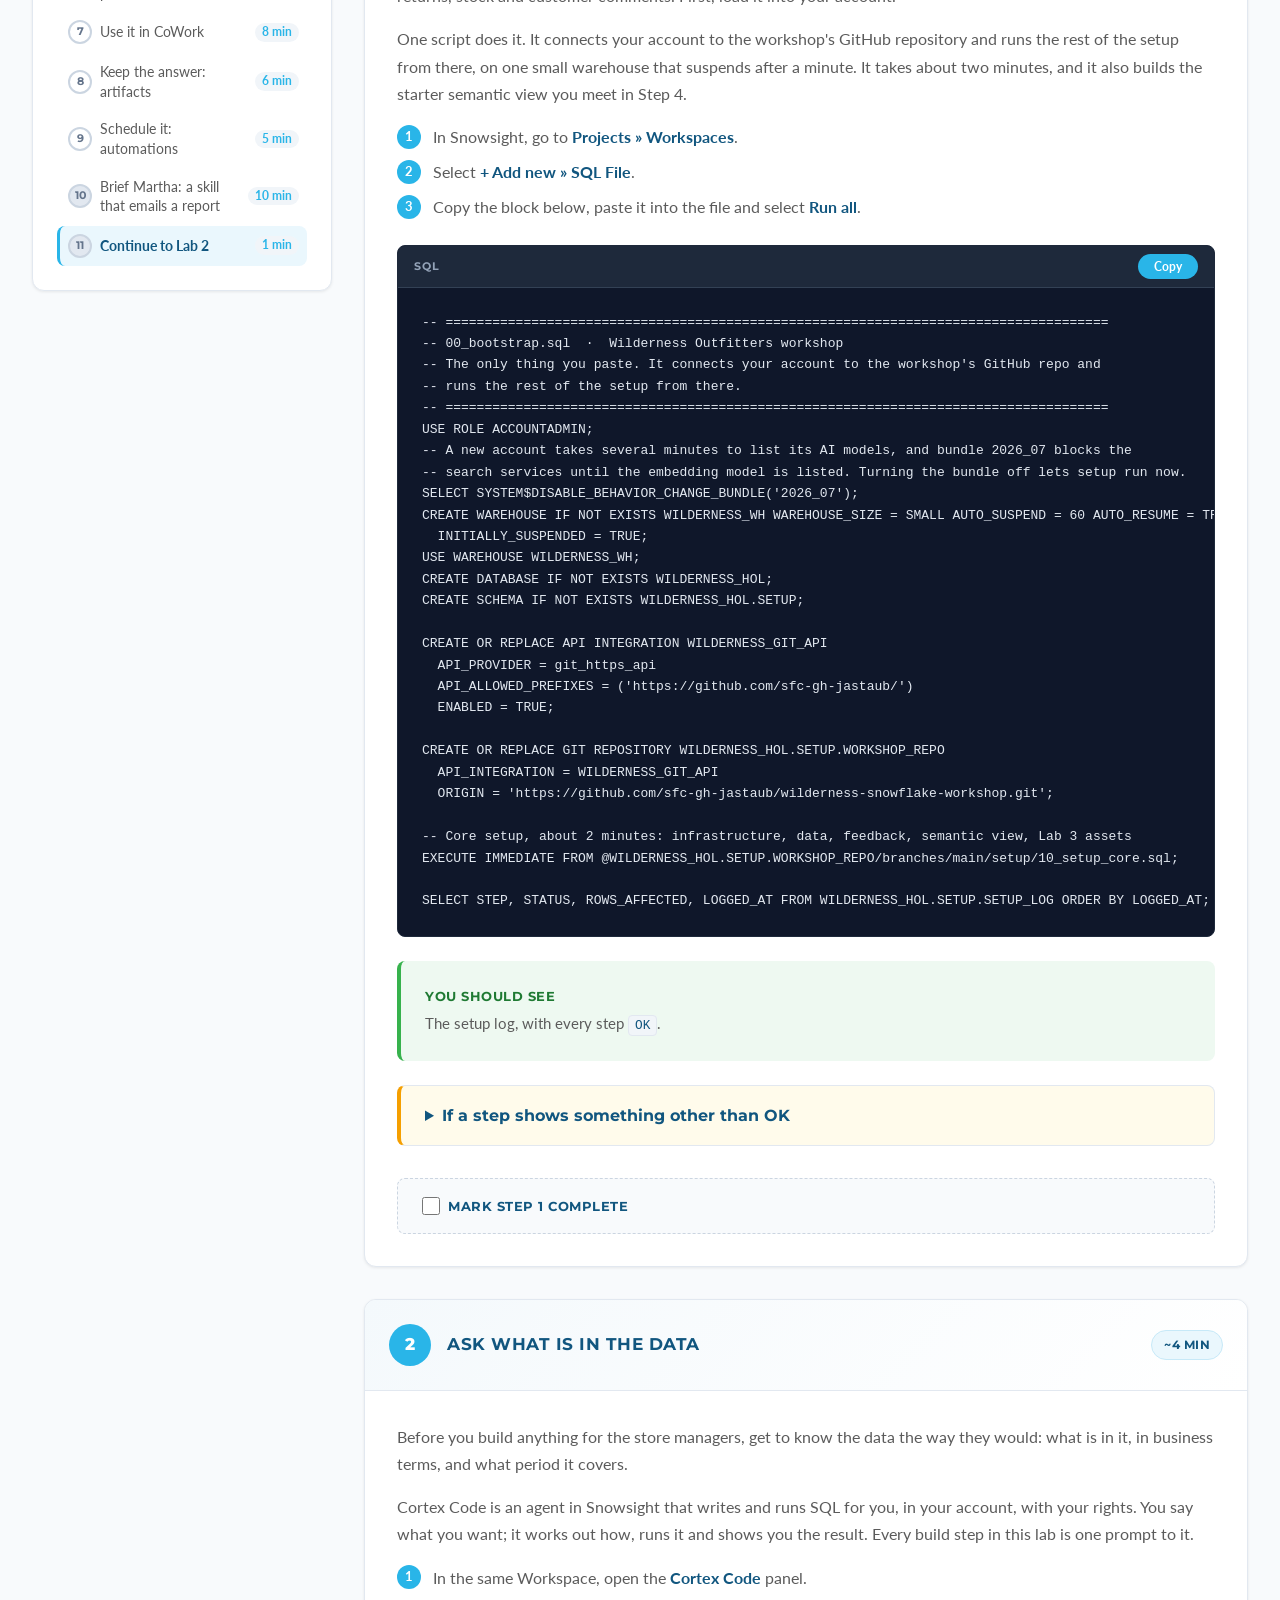
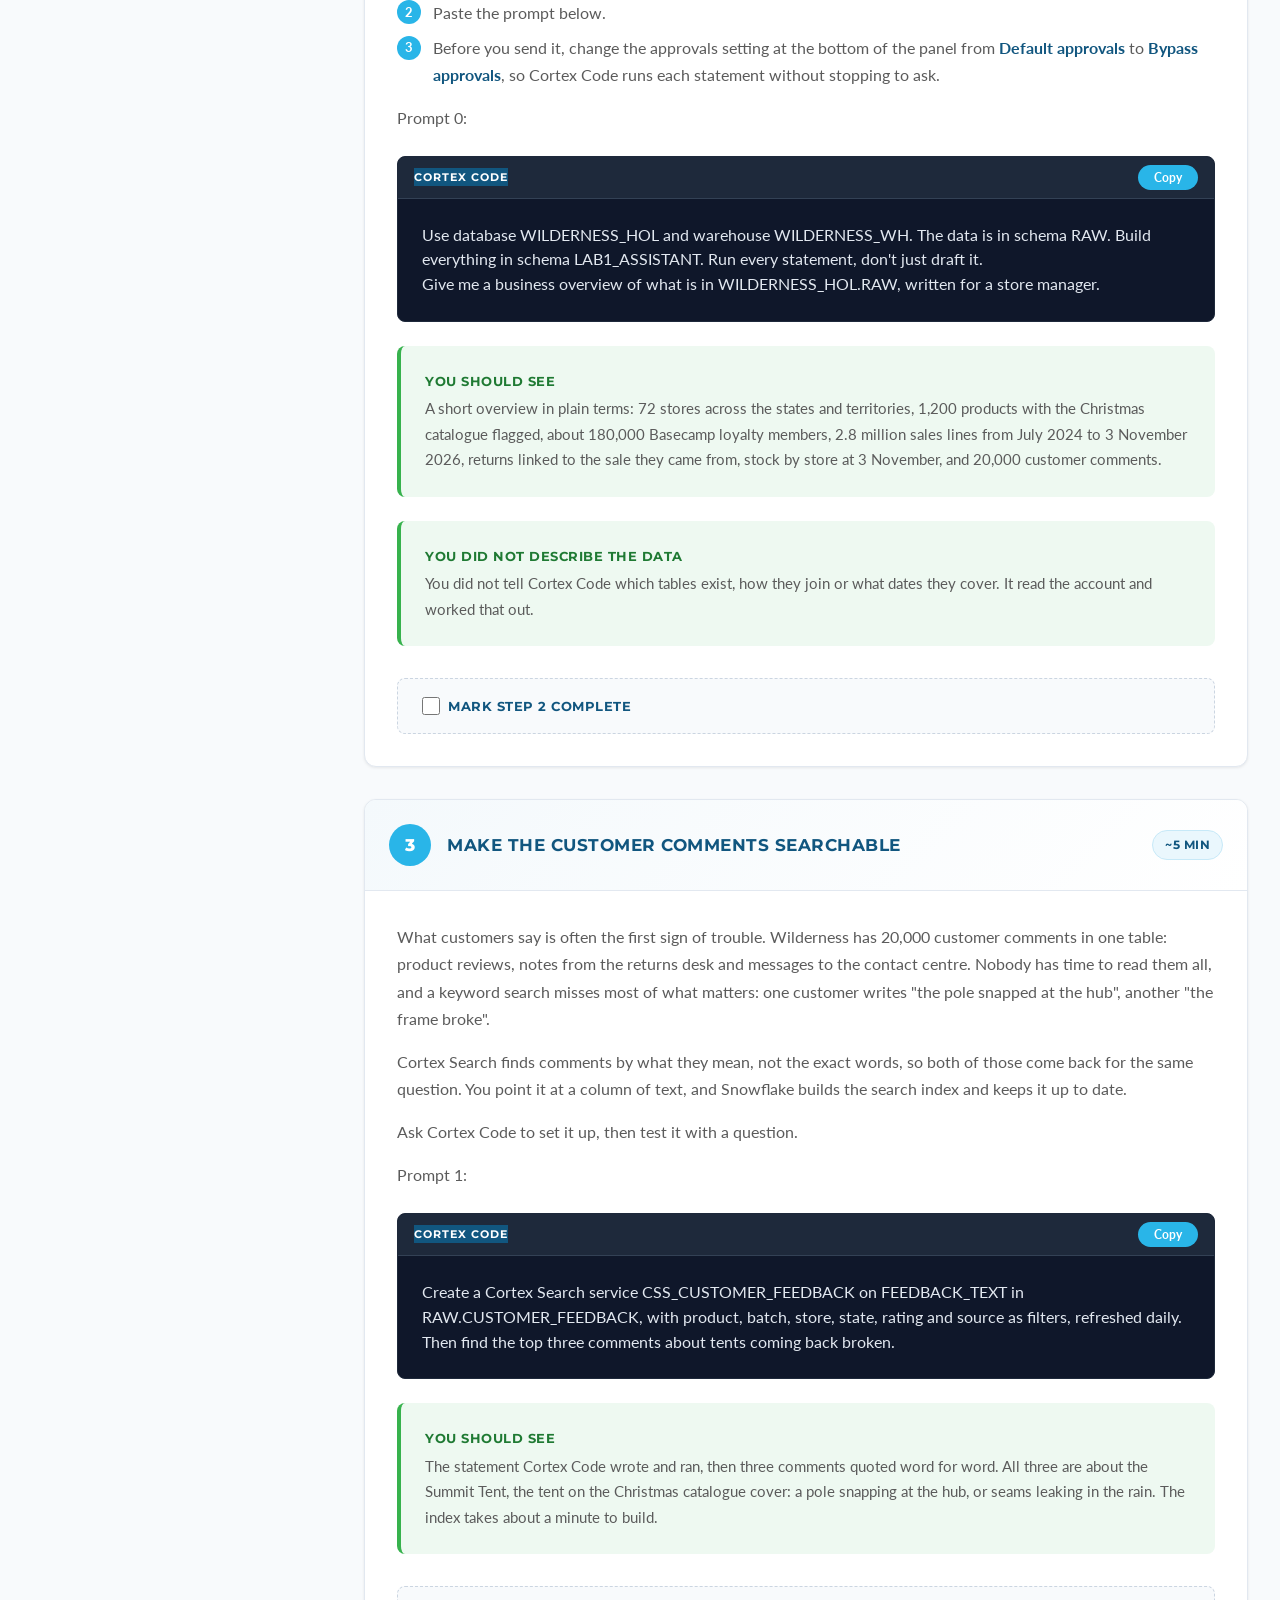
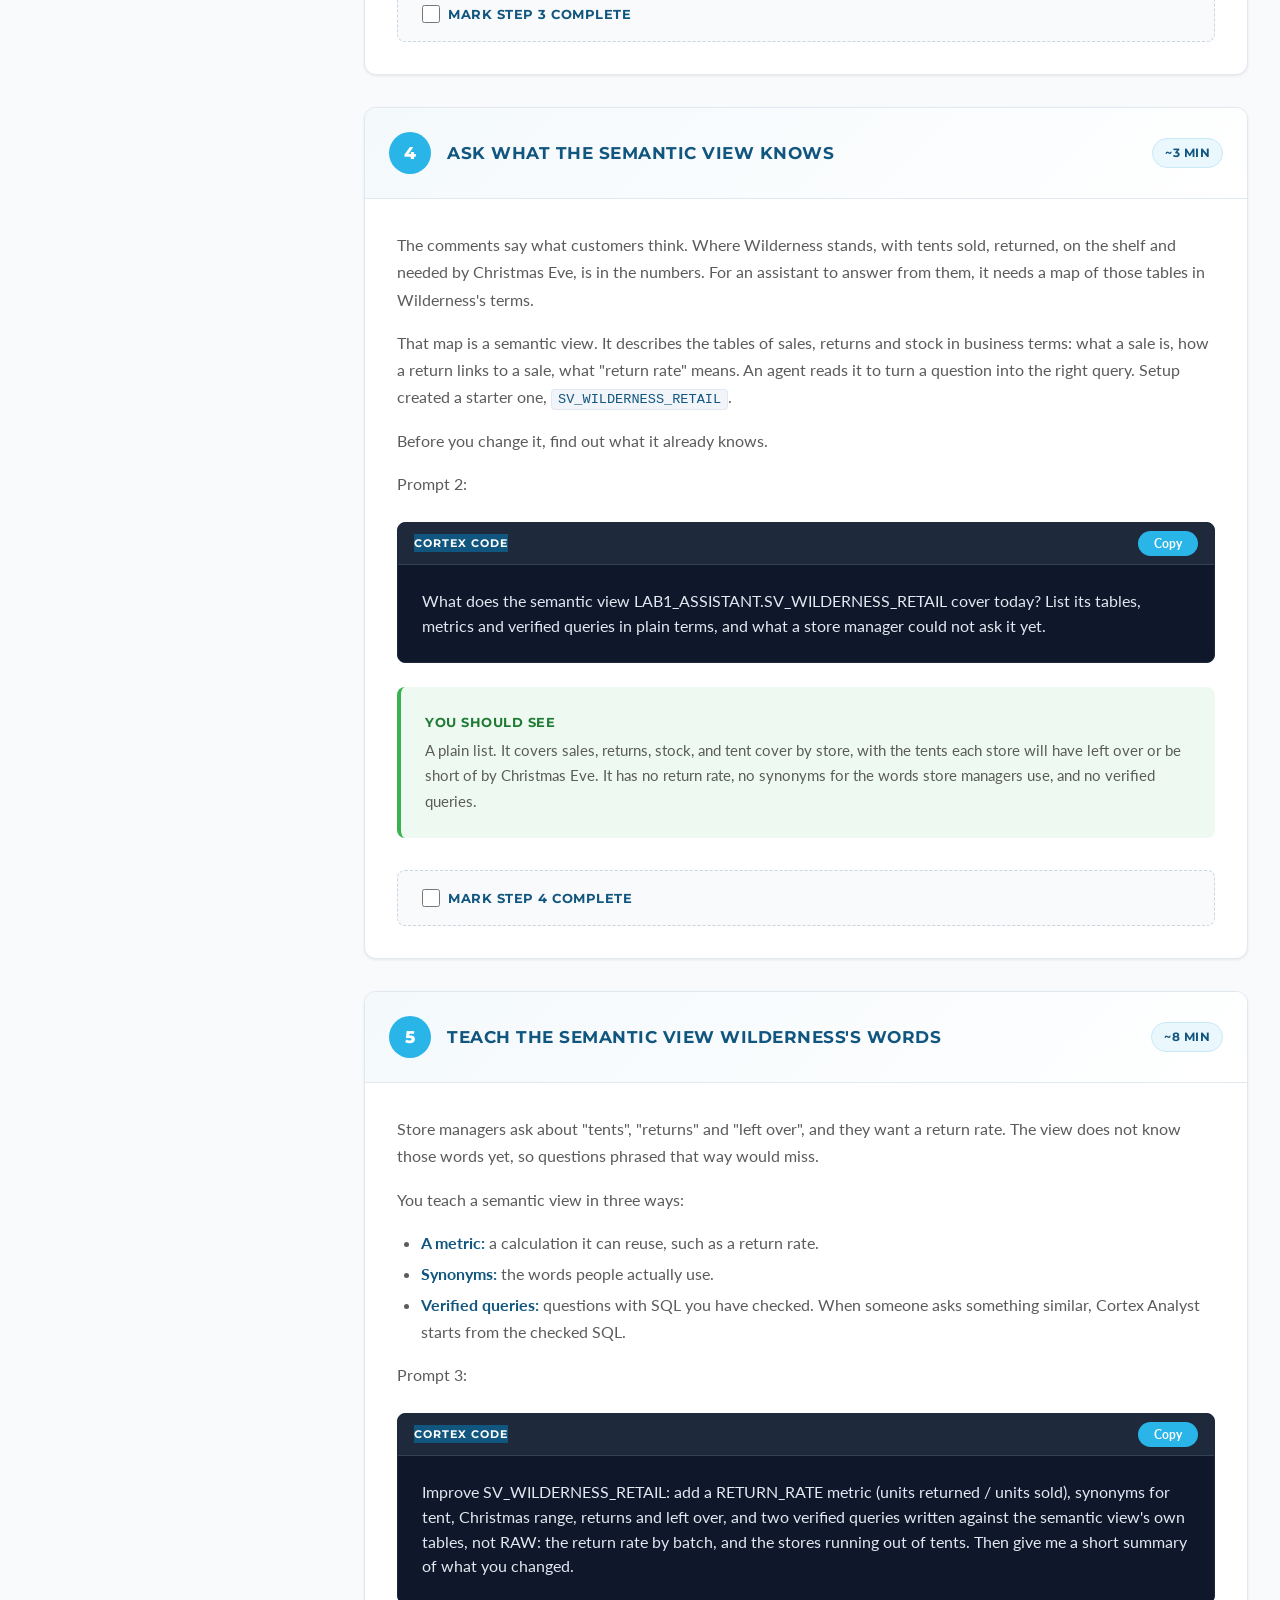
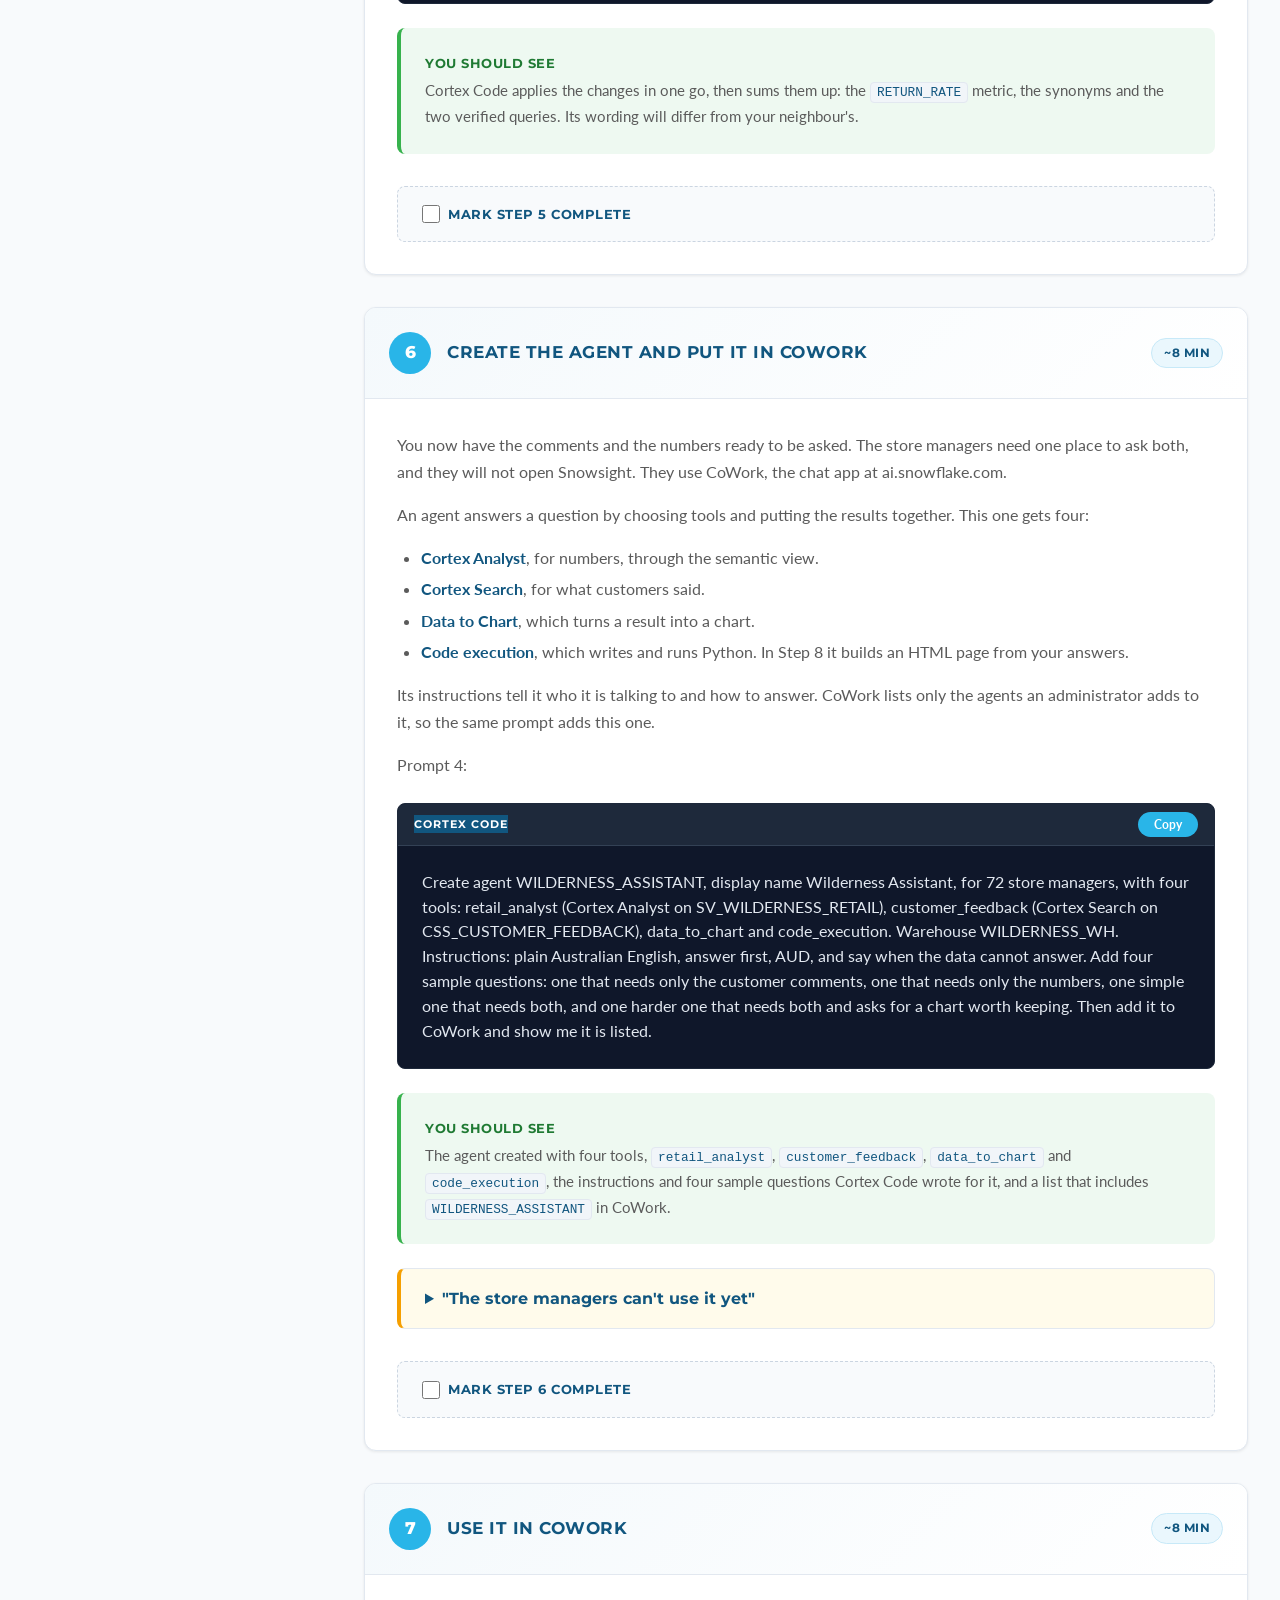
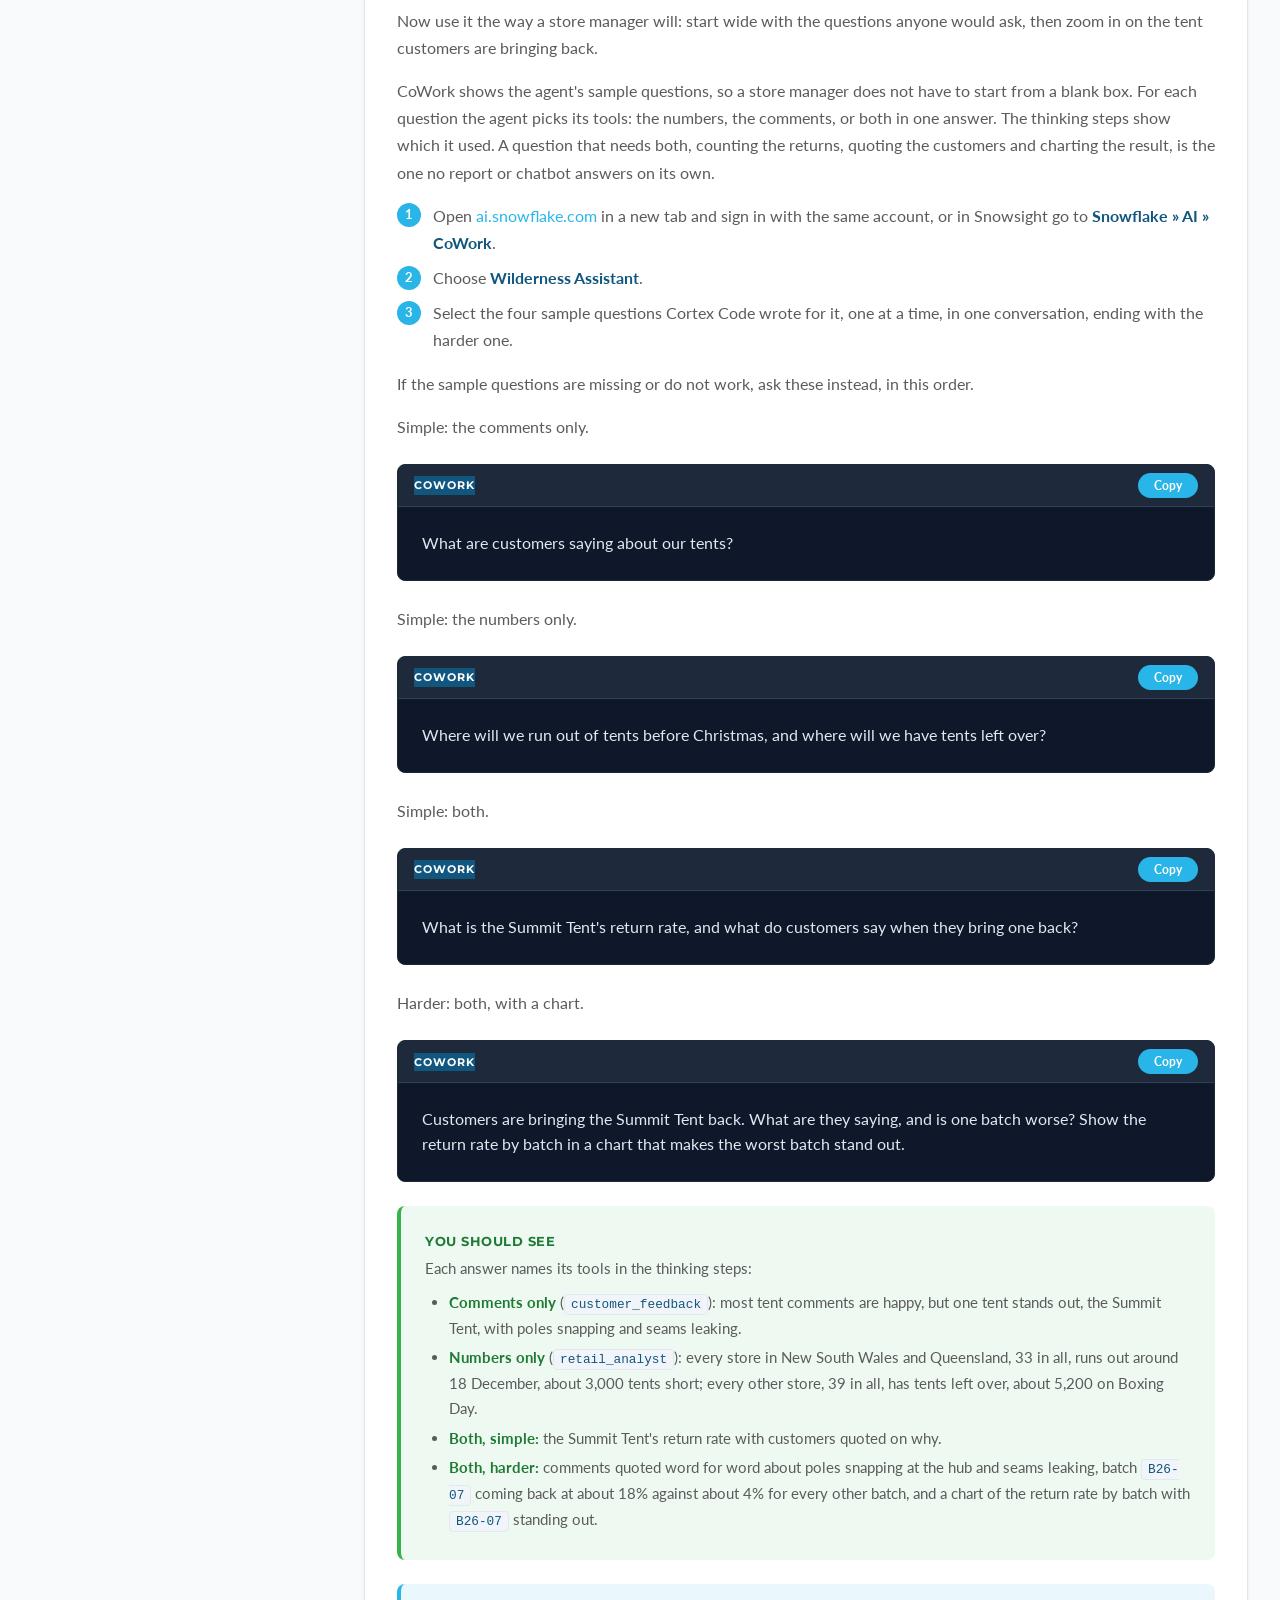
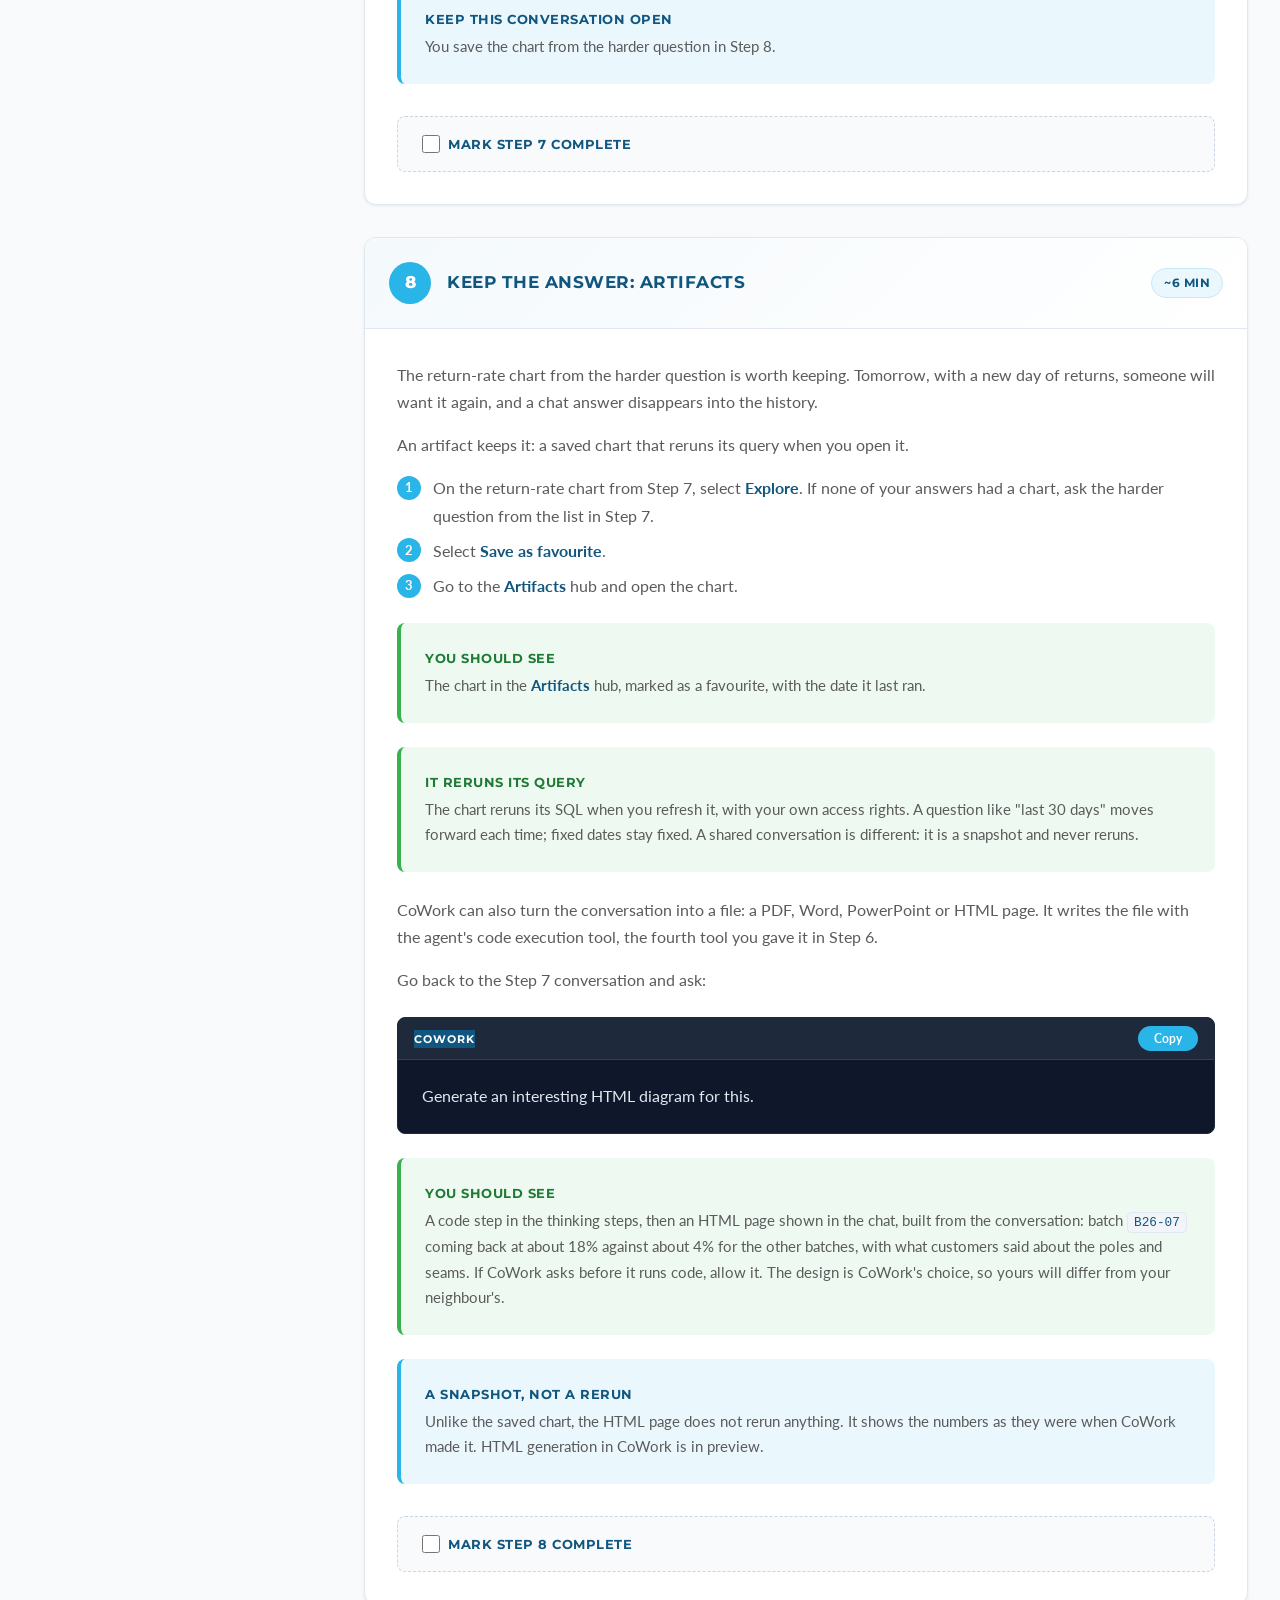
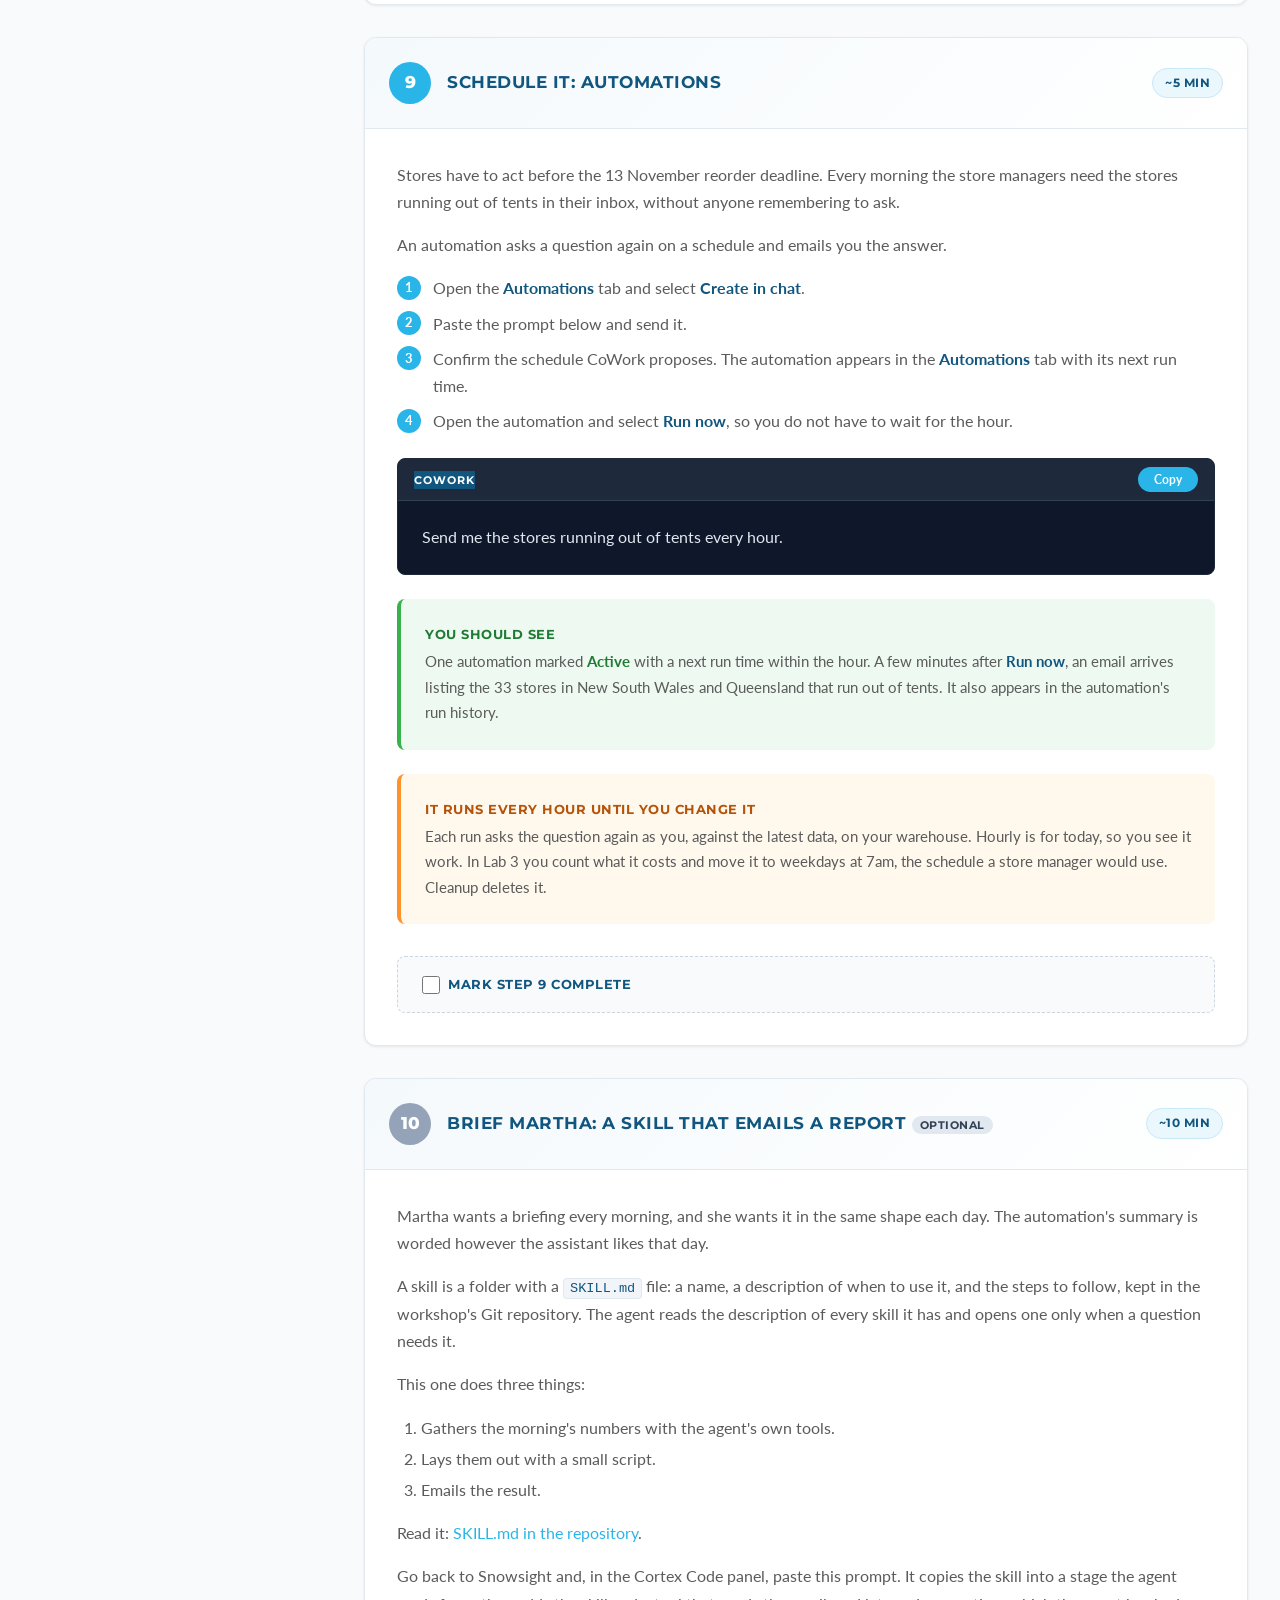
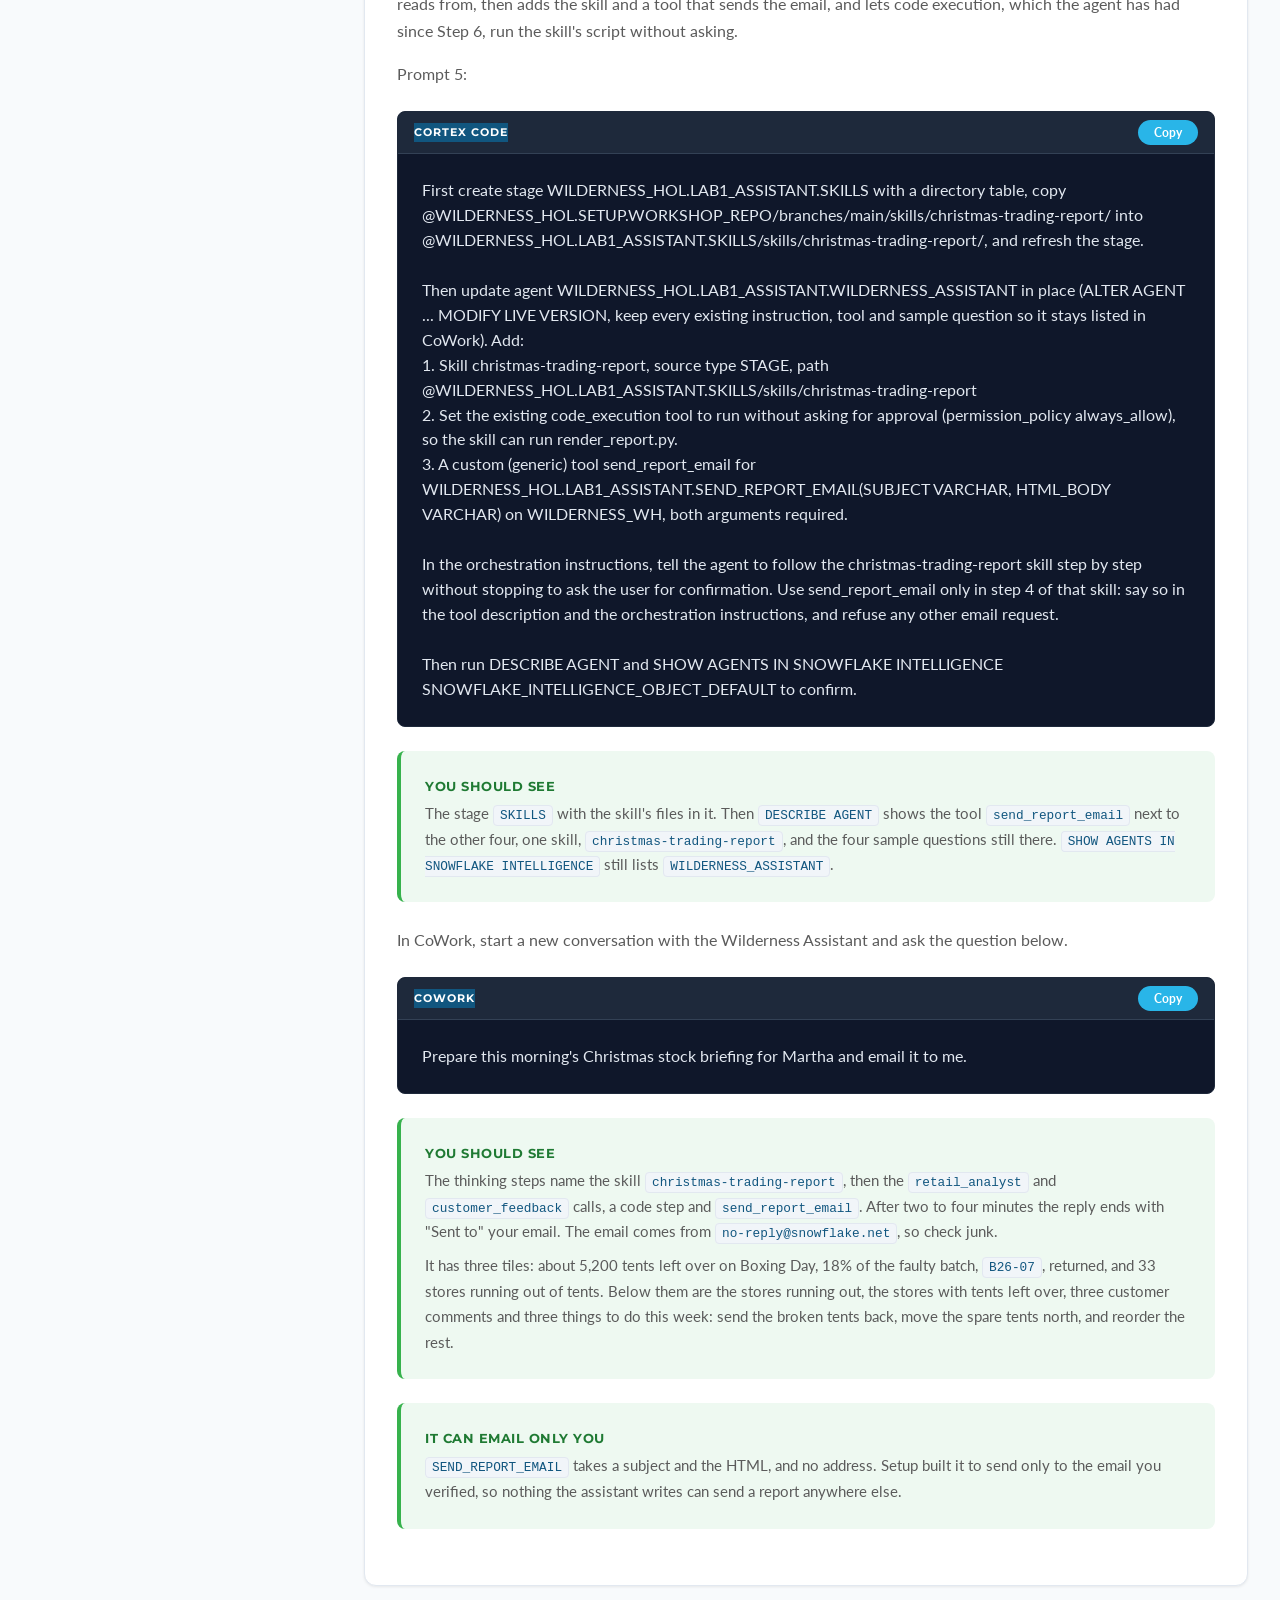
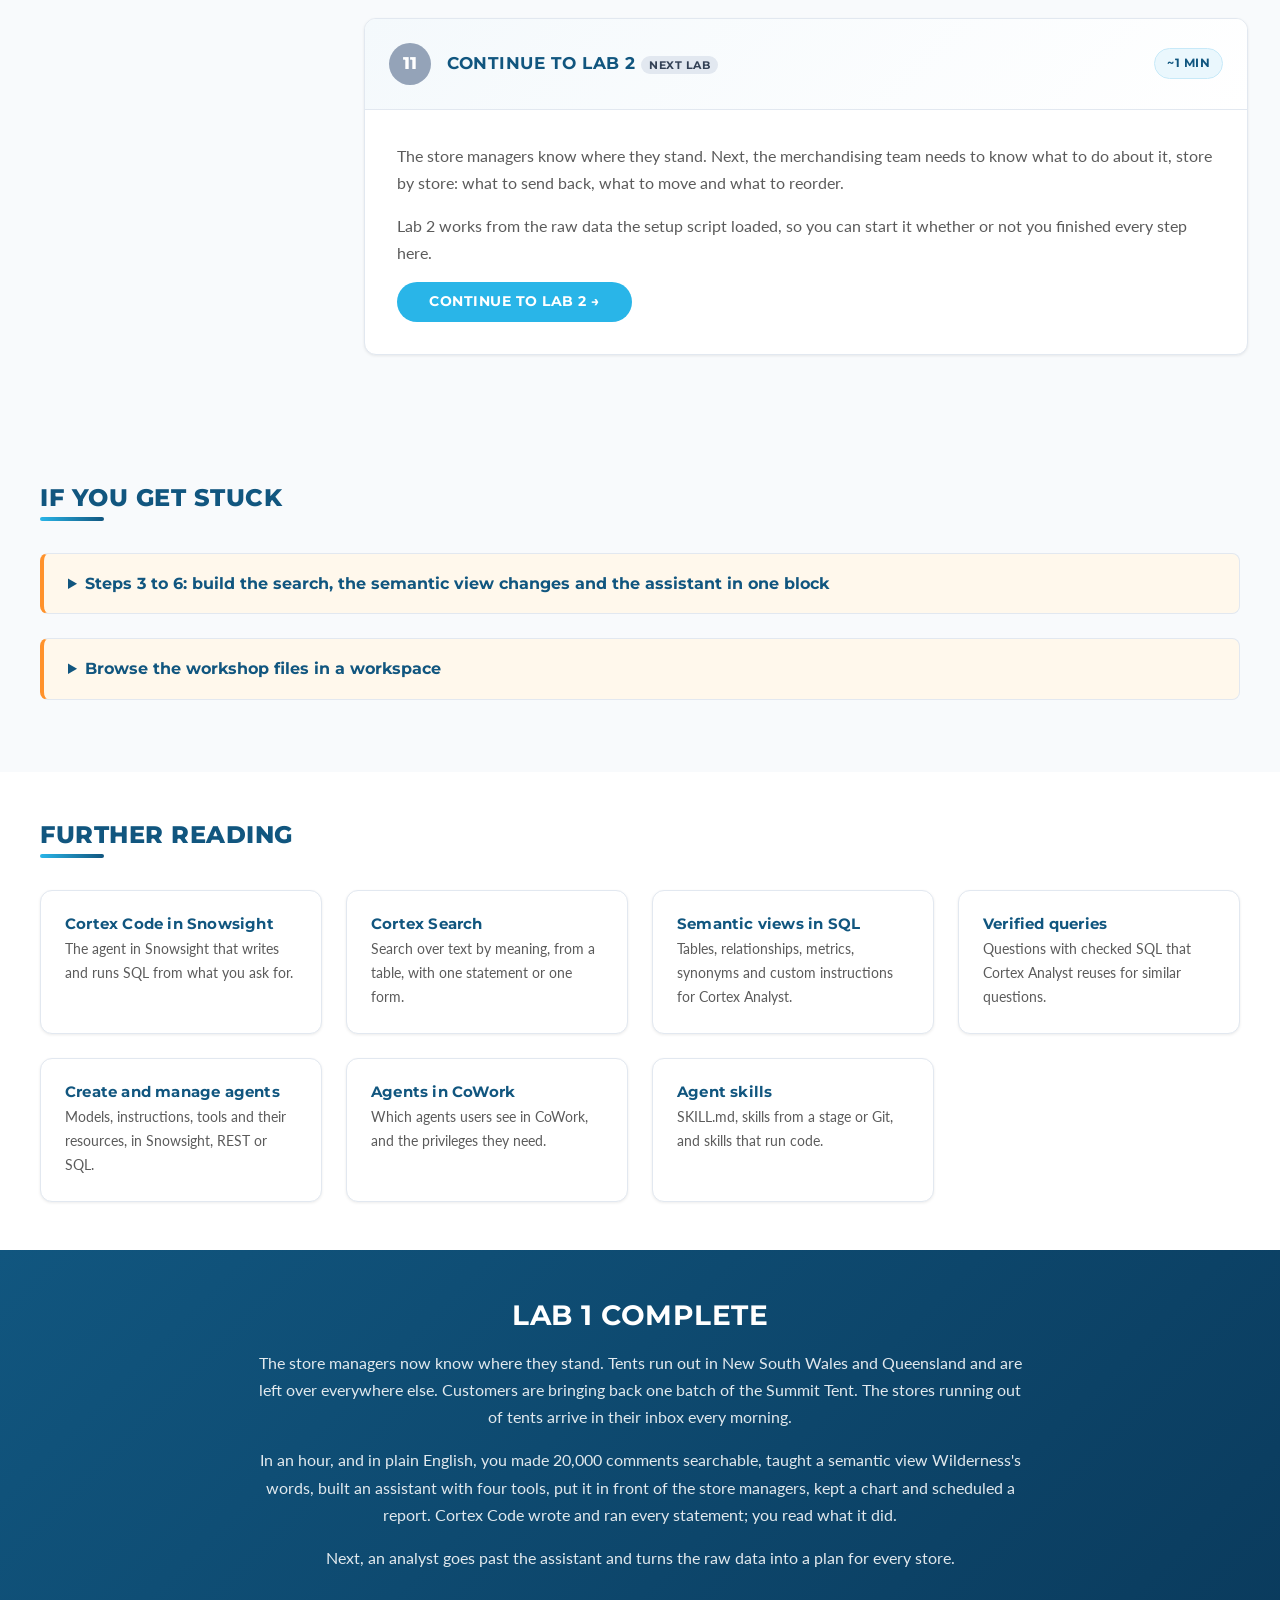
==== commit a5d11a2c: "Setup: turn off bundle 2026_07 first, so a new account's search services are not blocked while its A" ====
--- a/lab1_cowork.html
+++ b/lab1_cowork.html
@@ -6,7 +6,7 @@
 <meta name="snowflake-source" content="cortex-agent-authored">
 <title>Lab 1: Your Christmas assistant in CoWork</title>
 <script type="application/json" id="snowflake-report-metadata">{
- "generated": "2026-11-03",
+ "generated": "2026-11-04",
  "intent": "Lab 1: Your Christmas assistant in CoWork",
  "producerNotes": "Built by _build/build.py from _build/src/guides. Figures were measured on the build account; screenshots are captured at the dry run.",
  "sections": [
@@ -1118,6 +1118,9 @@
 -- runs the rest of the setup from there.
 -- =====================================================================================
 USE ROLE ACCOUNTADMIN;
+-- A new account takes several minutes to list its AI models, and bundle 2026_07 blocks the
+-- search services until the embedding model is listed. Turning the bundle off lets setup run now.
+SELECT SYSTEM$DISABLE_BEHAVIOR_CHANGE_BUNDLE('2026_07');
 CREATE WAREHOUSE IF NOT EXISTS WILDERNESS_WH WAREHOUSE_SIZE = SMALL AUTO_SUSPEND = 60 AUTO_RESUME = TRUE
   INITIALLY_SUSPENDED = TRUE;
 USE WAREHOUSE WILDERNESS_WH;
